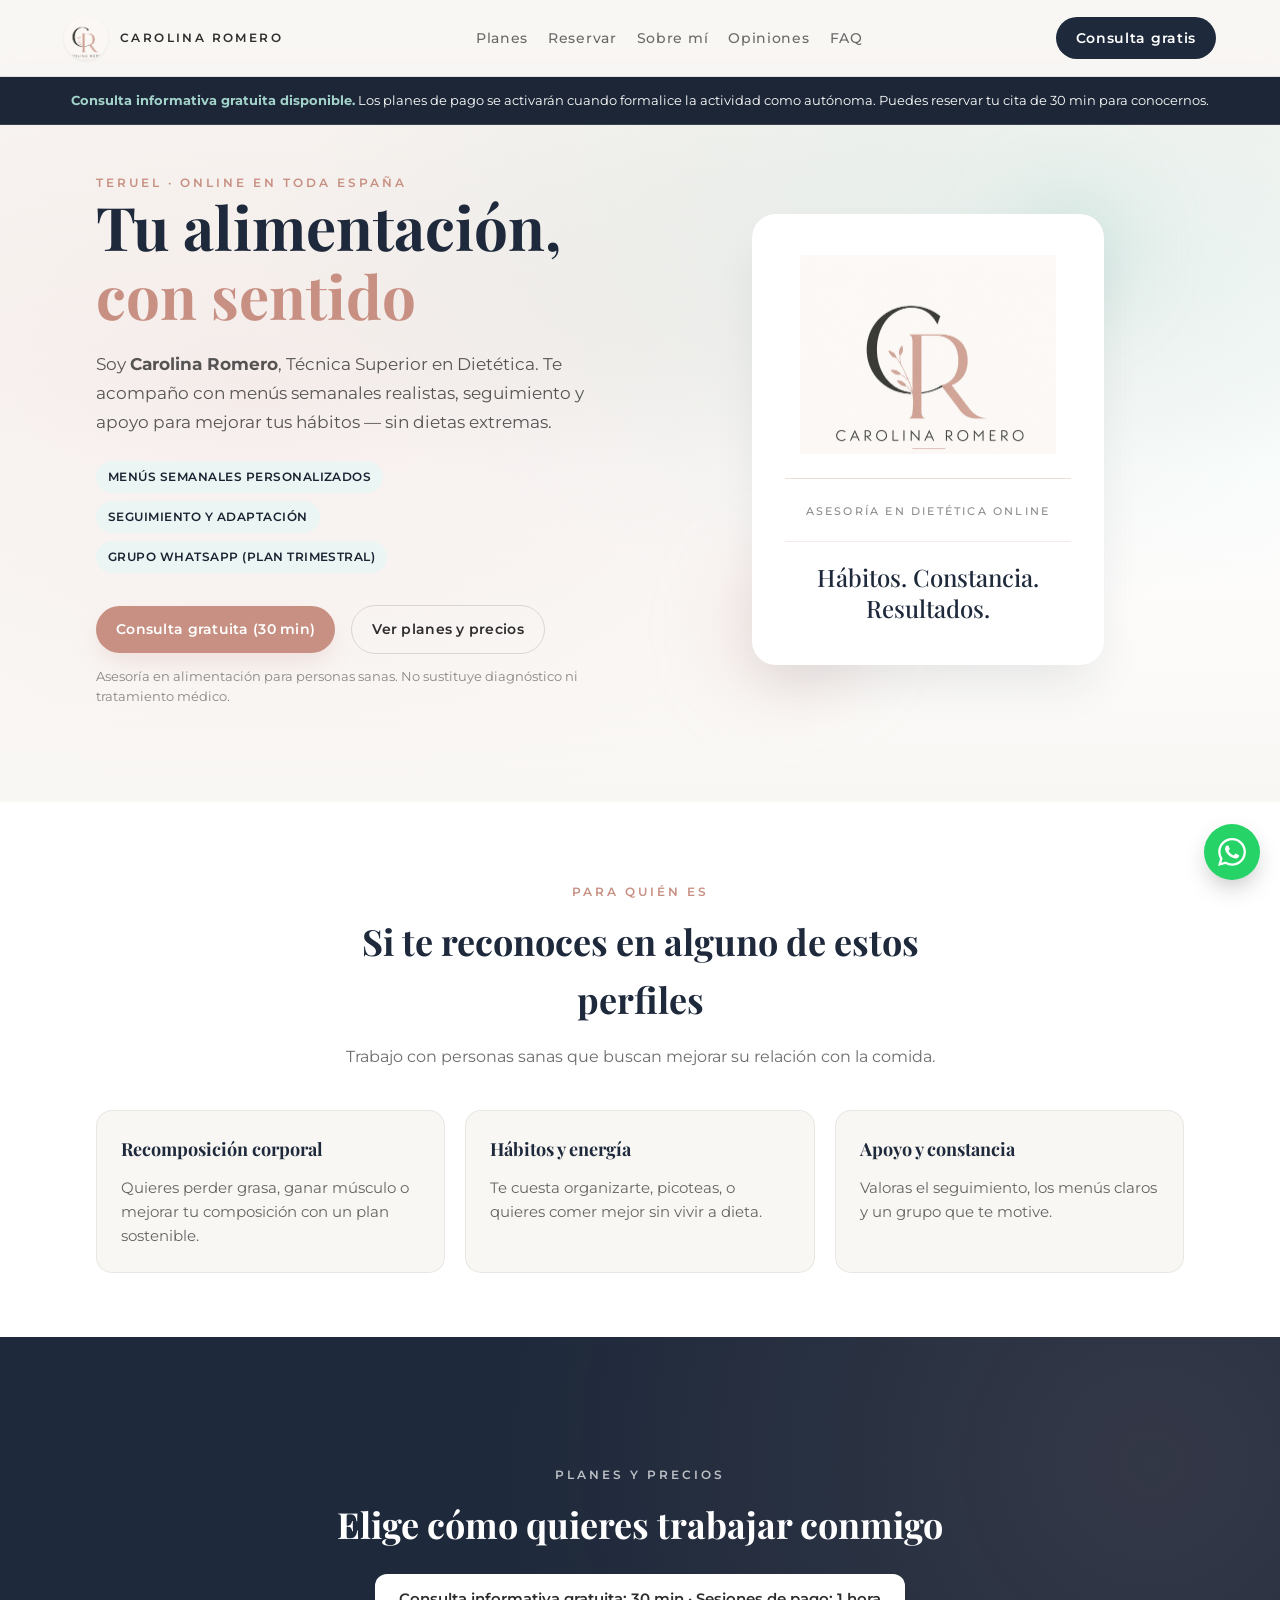
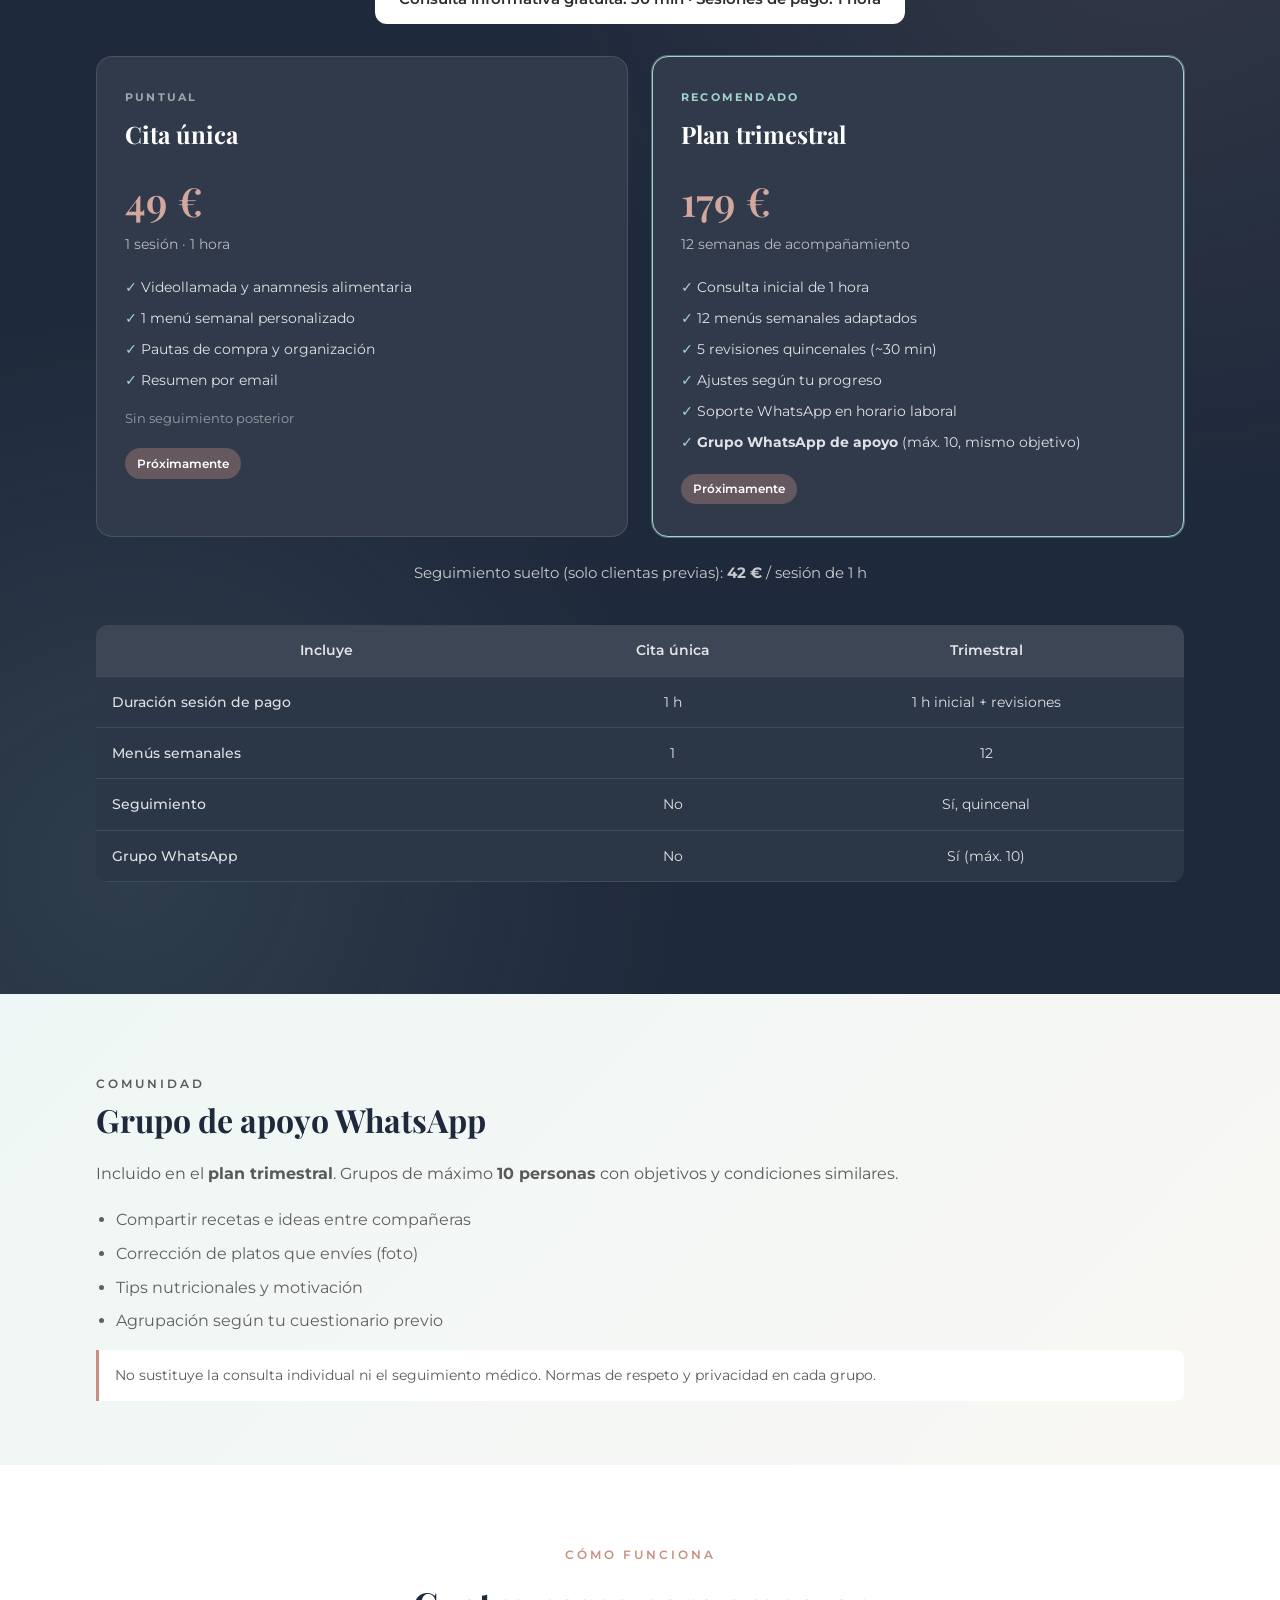
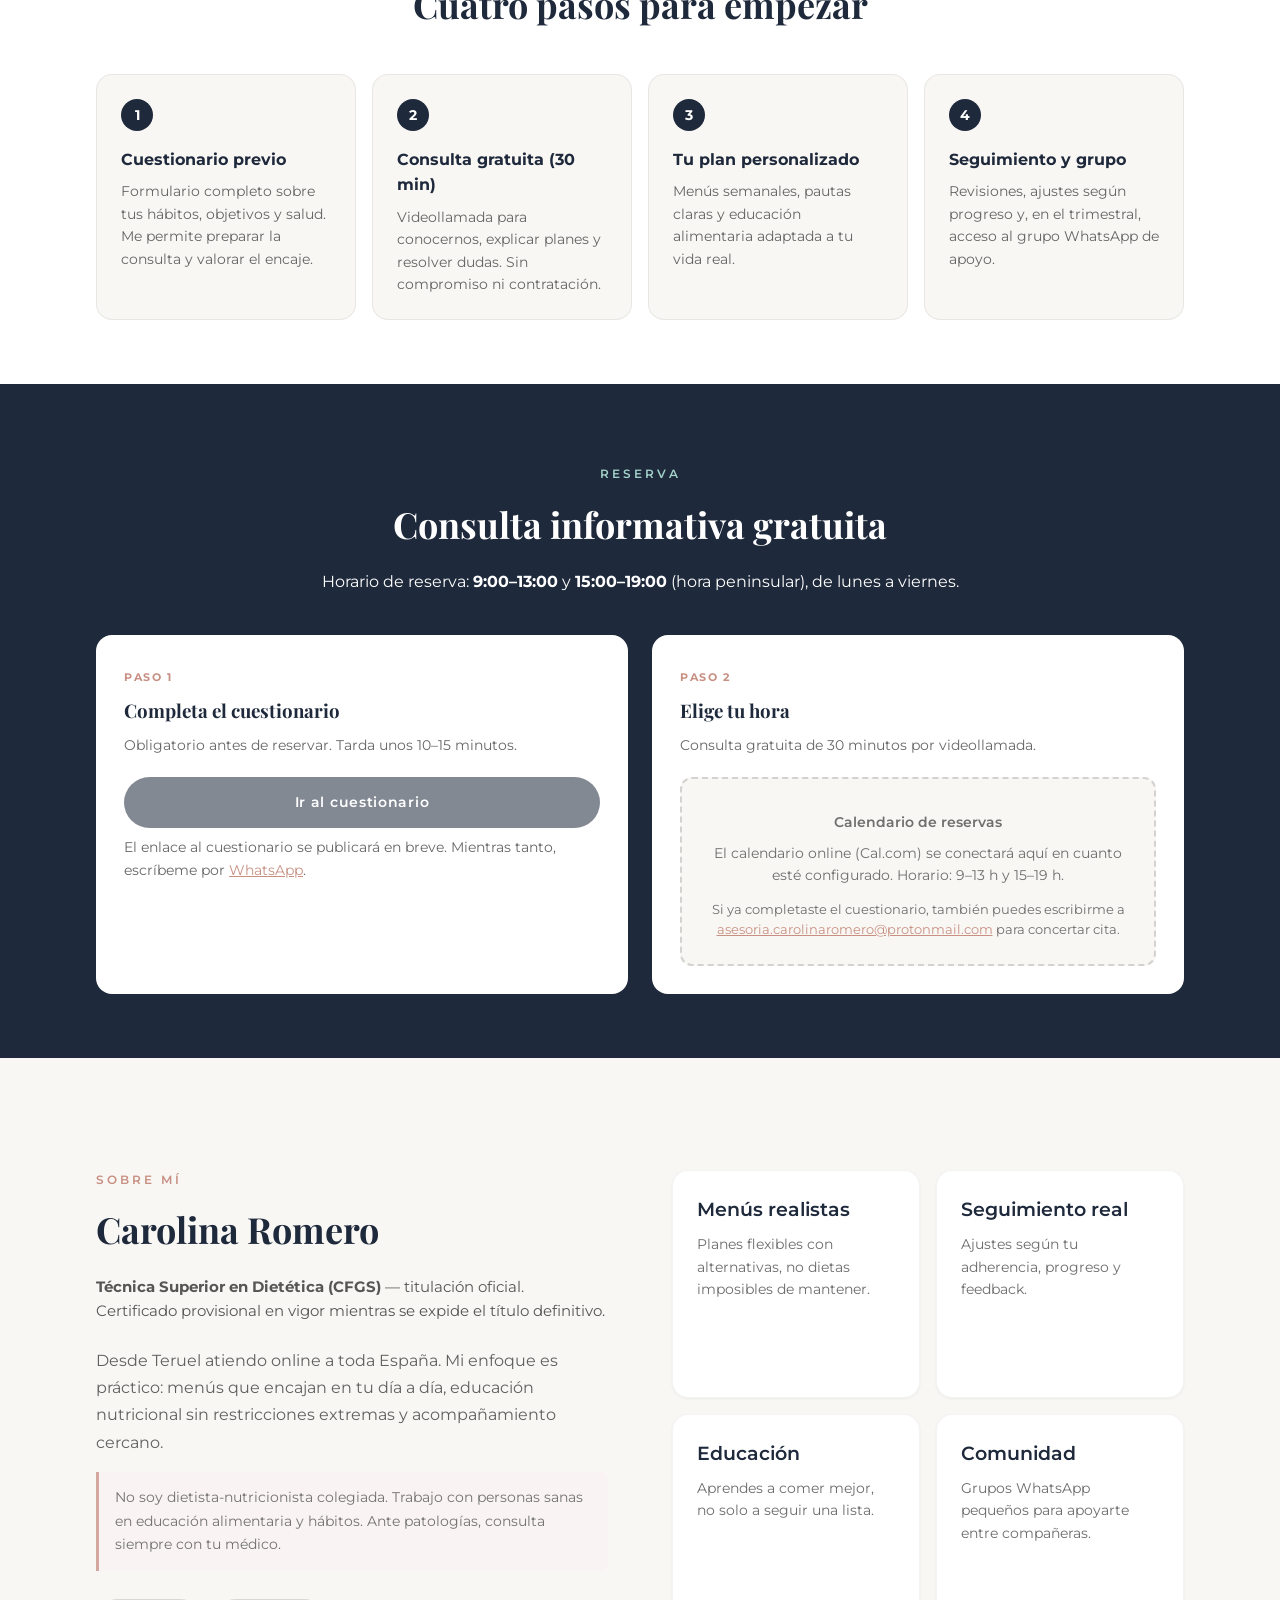
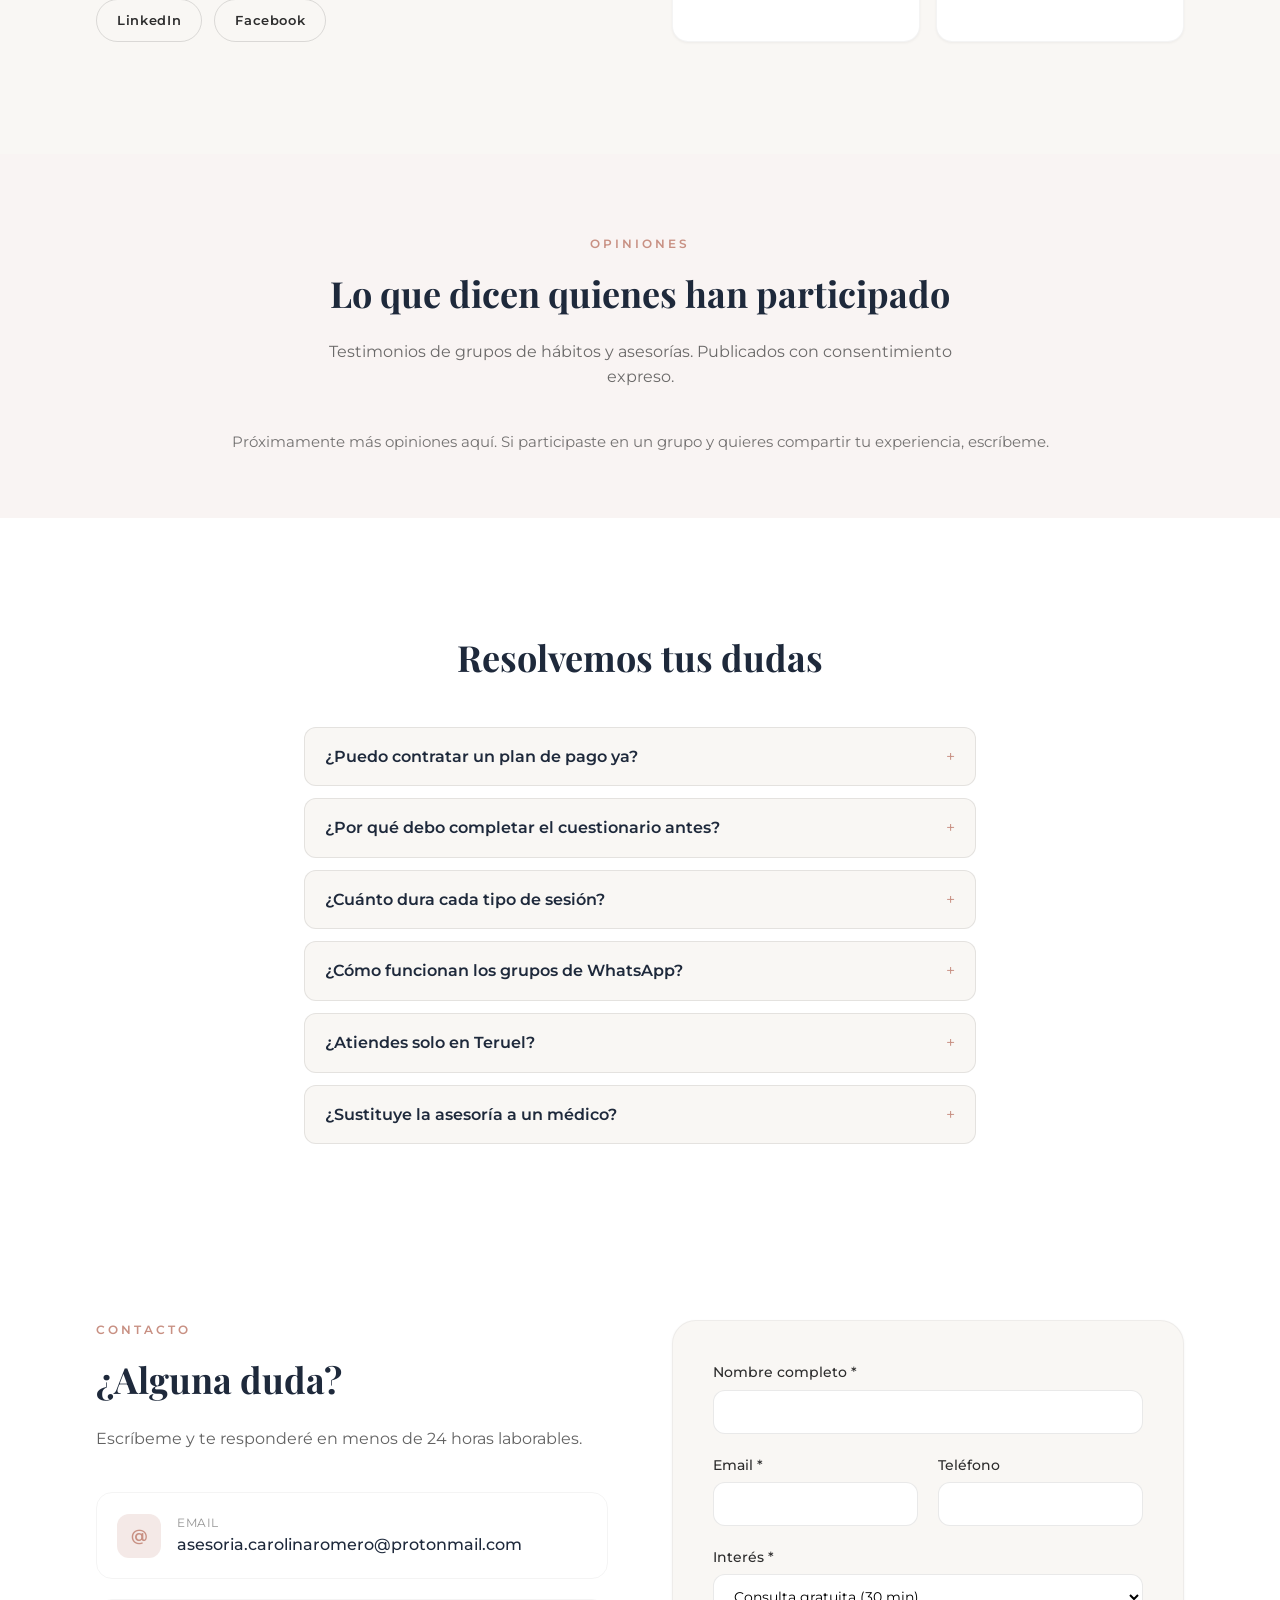
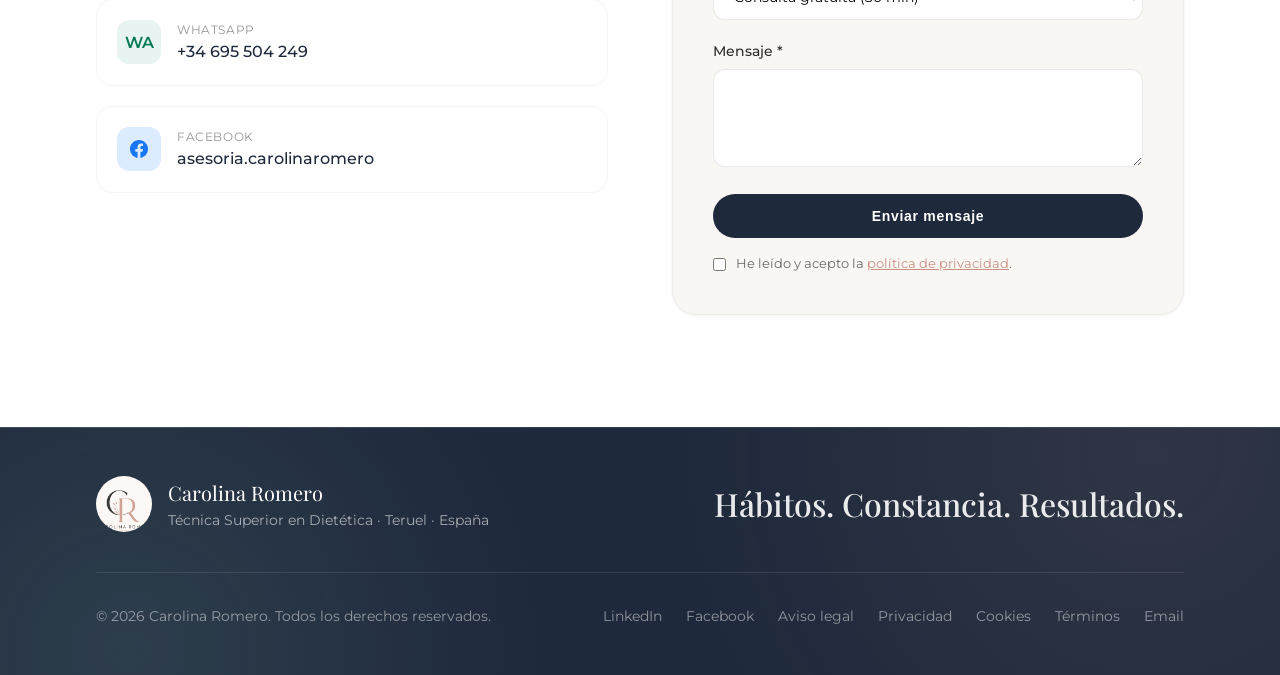
==== index.html @ e36de26a "Unificar fuente del motto con los titulos Co-authored-by: Cursor <cursoragent@cursor.com>" ====
<!DOCTYPE html>
<html lang="es">
  <head>
    <meta charset="UTF-8" />
    <meta name="viewport" content="width=device-width, initial-scale=1.0" />
    <title>Carolina Romero — Asesoría en Dietética Online | Teruel · España</title>
    <meta
      name="description"
      content="Asesoría en alimentación y hábitos saludables online desde Teruel para toda España. Menús semanales, seguimiento y grupos de apoyo. Técnica Superior en Dietética. Consulta gratuita 30 min."
    />
    <link rel="canonical" href="https://carol-88.github.io/carolina-romero-dietista/" />
    <meta property="og:type" content="website" />
    <meta property="og:locale" content="es_ES" />
    <meta property="og:title" content="Carolina Romero — Asesoría en Dietética Online" />
    <meta
      property="og:description"
      content="Menús personalizados, seguimiento y grupos WhatsApp. Consulta informativa gratuita de 30 min. Atiendo online en toda España desde Teruel."
    />
    <meta property="og:url" content="https://carol-88.github.io/carolina-romero-dietista/" />
    <meta property="og:image" content="https://carol-88.github.io/carolina-romero-dietista/images/apple-touch-icon.png" />
    <meta name="twitter:card" content="summary" />
    <meta name="twitter:title" content="Carolina Romero — Asesoría en Dietética Online" />
    <meta
      name="twitter:description"
      content="Plan trimestral con menús semanales y grupo de apoyo. Consulta gratuita 30 min. Teruel · España."
    />
    <meta name="twitter:image" content="https://carol-88.github.io/carolina-romero-dietista/images/apple-touch-icon.png" />
    <link rel="icon" href="favicon.ico" sizes="any" />
    <link rel="icon" href="images/favicon-32x32.png" type="image/png" sizes="32x32" />
    <link rel="icon" href="images/favicon-16x16.png" type="image/png" sizes="16x16" />
    <link rel="apple-touch-icon" href="images/apple-touch-icon.png" sizes="180x180" />
    <link rel="preconnect" href="https://fonts.googleapis.com" />
    <link rel="preconnect" href="https://fonts.gstatic.com" crossorigin />
    <link
      href="https://fonts.googleapis.com/css2?family=Montserrat:wght@400;500;600;700&family=Playfair+Display:wght@400;500;600;700&display=swap"
      rel="stylesheet"
    />
    <link rel="stylesheet" href="css/styles.css?v=8" />
    <script type="application/ld+json">
      {
        "@context": "https://schema.org",
        "@graph": [
          {
            "@type": "Person",
            "name": "Carolina Romero",
            "jobTitle": "Técnica Superior en Dietética",
            "url": "https://carol-88.github.io/carolina-romero-dietista/",
            "email": "asesoria.carolinaromero@protonmail.com",
            "telephone": "+34695504249",
            "address": {
              "@type": "PostalAddress",
              "addressLocality": "Teruel",
              "addressCountry": "ES"
            },
            "areaServed": { "@type": "Country", "name": "España" },
            "sameAs": [
              "https://www.linkedin.com/in/carolina-romero-c/",
              "https://www.facebook.com/asesoria.carolinaromero/"
            ],
            "knowsAbout": ["Nutrición", "Dietética", "Educación alimentaria", "Hábitos saludables"]
          },
          {
            "@type": "ProfessionalService",
            "name": "Asesoría Carolina Romero",
            "description": "Asesoría en alimentación y hábitos para personas sanas. Online en toda España.",
            "provider": { "@type": "Person", "name": "Carolina Romero" },
            "areaServed": "ES",
            "serviceType": "Asesoría en dietética online"
          }
        ]
      }
    </script>
  </head>
  <body>
    <a class="skip-link" href="#main-content">Saltar al contenido</a>

    <header class="header">
      <div class="container header-inner">
        <a href="#" class="brand-link">
          <img src="images/logo.png" alt="" width="44" height="44" />
          <span class="brand-name">CAROLINA ROMERO</span>
        </a>

        <button
          type="button"
          class="nav-toggle"
          aria-expanded="false"
          aria-controls="main-nav"
          aria-label="Abrir menú"
        >
          <span></span>
          <span></span>
          <span></span>
        </button>

        <nav id="main-nav" class="nav" aria-label="Principal">
          <a href="#planes">Planes</a>
          <a href="#reserva">Reservar</a>
          <a href="#sobre-mi">Sobre mí</a>
          <a href="#opiniones">Opiniones</a>
          <a href="#faq">FAQ</a>
        </nav>

        <a href="#reserva" class="btn btn-primary header-cta">Consulta gratis</a>
      </div>
    </header>

    <main id="main-content">
      <div class="site-notice" role="status">
        <div class="container site-notice-inner">
          <p>
            <strong>Consulta informativa gratuita disponible.</strong>
            Los planes de pago se activarán cuando formalice la actividad como autónoma.
            Puedes reservar tu cita de 30 min para conocernos.
          </p>
        </div>
      </div>

      <section class="hero">
        <div class="container hero-grid">
          <div class="hero-content">
            <p class="eyebrow hero-eyebrow">Teruel · Online en toda España</p>
            <h1>Tu alimentación, <span>con sentido</span></h1>
            <p class="hero-lead">
              Soy <strong>Carolina Romero</strong>, Técnica Superior en Dietética.
              Te acompaño con menús semanales realistas, seguimiento y apoyo para
              mejorar tus hábitos — sin dietas extremas.
            </p>

            <ul class="hero-badges" aria-label="Beneficios principales">
              <li>Menús semanales personalizados</li>
              <li>Seguimiento y adaptación</li>
              <li>Grupo WhatsApp (plan trimestral)</li>
            </ul>

            <div class="hero-actions">
              <a href="#reserva" class="btn btn-rose btn-hero">Consulta gratuita (30 min)</a>
              <a href="#planes" class="btn btn-outline btn-hero">Ver planes y precios</a>
            </div>

            <p class="hero-disclaimer">
              Asesoría en alimentación para personas sanas. No sustituye diagnóstico
              ni tratamiento médico.
            </p>
          </div>

          <div class="hero-visual" aria-hidden="true">
            <div class="logo-showcase">
              <div class="logo-card">
                <img src="images/logo.png" alt="" />
                <p class="logo-tagline">Asesoría en dietética online</p>
                <p class="motto-badge">Hábitos. Constancia. Resultados.</p>
              </div>
            </div>
          </div>
        </div>
      </section>

      <section id="para-quien" class="para-quien">
        <div class="container">
          <div class="section-intro">
            <p class="eyebrow">Para quién es</p>
            <h2>Si te reconoces en alguno de estos perfiles</h2>
            <p>Trabajo con personas sanas que buscan mejorar su relación con la comida.</p>
          </div>
          <div class="para-quien-grid">
            <article class="para-card">
              <h3>Recomposición corporal</h3>
              <p>Quieres perder grasa, ganar músculo o mejorar tu composición con un plan sostenible.</p>
            </article>
            <article class="para-card">
              <h3>Hábitos y energía</h3>
              <p>Te cuesta organizarte, picoteas, o quieres comer mejor sin vivir a dieta.</p>
            </article>
            <article class="para-card">
              <h3>Apoyo y constancia</h3>
              <p>Valoras el seguimiento, los menús claros y un grupo que te motive.</p>
            </article>
          </div>
        </div>
      </section>

      <section id="planes" class="services">
        <div class="container">
          <div class="section-header">
            <p class="eyebrow">Planes y precios</p>
            <h2>Elige cómo quieres trabajar conmigo</h2>
            <p class="services-promo">
              Consulta informativa gratuita: 30 min · Sesiones de pago: 1 hora
            </p>
          </div>

          <div class="pricing-grid">
            <article class="pricing-card">
              <p class="pricing-label">Puntual</p>
              <h3>Cita única</h3>
              <p class="pricing-amount">49 €</p>
              <p class="pricing-period">1 sesión · 1 hora</p>
              <ul class="pricing-features">
                <li>Videollamada y anamnesis alimentaria</li>
                <li>1 menú semanal personalizado</li>
                <li>Pautas de compra y organización</li>
                <li>Resumen por email</li>
              </ul>
              <p class="pricing-note">Sin seguimiento posterior</p>
              <span class="pricing-badge">Próximamente</span>
            </article>

            <article class="pricing-card pricing-card-featured">
              <p class="pricing-label pricing-label-featured">Recomendado</p>
              <h3>Plan trimestral</h3>
              <p class="pricing-amount">179 €</p>
              <p class="pricing-period">12 semanas de acompañamiento</p>
              <ul class="pricing-features">
                <li>Consulta inicial de 1 hora</li>
                <li>12 menús semanales adaptados</li>
                <li>5 revisiones quincenales (~30 min)</li>
                <li>Ajustes según tu progreso</li>
                <li>Soporte WhatsApp en horario laboral</li>
                <li><strong>Grupo WhatsApp de apoyo</strong> (máx. 10, mismo objetivo)</li>
              </ul>
              <span class="pricing-badge">Próximamente</span>
            </article>
          </div>

          <p class="pricing-extra">
            Seguimiento suelto (solo clientas previas): <strong>42 €</strong> / sesión de 1 h
          </p>

          <div class="comparison-wrap">
            <table class="comparison-table">
              <caption class="visually-hidden">Comparación entre cita única y plan trimestral</caption>
              <thead>
                <tr>
                  <th scope="col">Incluye</th>
                  <th scope="col">Cita única</th>
                  <th scope="col">Trimestral</th>
                </tr>
              </thead>
              <tbody>
                <tr>
                  <th scope="row">Duración sesión de pago</th>
                  <td>1 h</td>
                  <td>1 h inicial + revisiones</td>
                </tr>
                <tr>
                  <th scope="row">Menús semanales</th>
                  <td>1</td>
                  <td>12</td>
                </tr>
                <tr>
                  <th scope="row">Seguimiento</th>
                  <td>No</td>
                  <td>Sí, quincenal</td>
                </tr>
                <tr>
                  <th scope="row">Grupo WhatsApp</th>
                  <td>No</td>
                  <td>Sí (máx. 10)</td>
                </tr>
              </tbody>
            </table>
          </div>
        </div>
      </section>

      <section id="grupo-whatsapp" class="grupo-wa">
        <div class="container grupo-wa-inner">
          <div>
            <p class="eyebrow">Comunidad</p>
            <h2>Grupo de apoyo WhatsApp</h2>
            <p>
              Incluido en el <strong>plan trimestral</strong>. Grupos de máximo
              <strong>10 personas</strong> con objetivos y condiciones similares.
            </p>
            <ul class="grupo-wa-list">
              <li>Compartir recetas e ideas entre compañeras</li>
              <li>Corrección de platos que envíes (foto)</li>
              <li>Tips nutricionales y motivación</li>
              <li>Agrupación según tu cuestionario previo</li>
            </ul>
            <p class="grupo-wa-note">
              No sustituye la consulta individual ni el seguimiento médico.
              Normas de respeto y privacidad en cada grupo.
            </p>
          </div>
        </div>
      </section>

      <section id="como-funciona" class="como-funciona">
        <div class="container">
          <div class="section-intro">
            <p class="eyebrow">Cómo funciona</p>
            <h2>Cuatro pasos para empezar</h2>
          </div>
          <ol class="steps-list">
            <li class="step-card">
              <span class="step-num" aria-hidden="true">1</span>
              <h3>Cuestionario previo</h3>
              <p>
                Formulario completo sobre tus hábitos, objetivos y salud.
                Me permite preparar la consulta y valorar el encaje.
              </p>
            </li>
            <li class="step-card">
              <span class="step-num" aria-hidden="true">2</span>
              <h3>Consulta gratuita (30 min)</h3>
              <p>
                Videollamada para conocernos, explicar planes y resolver dudas.
                Sin compromiso ni contratación.
              </p>
            </li>
            <li class="step-card">
              <span class="step-num" aria-hidden="true">3</span>
              <h3>Tu plan personalizado</h3>
              <p>
                Menús semanales, pautas claras y educación alimentaria adaptada
                a tu vida real.
              </p>
            </li>
            <li class="step-card">
              <span class="step-num" aria-hidden="true">4</span>
              <h3>Seguimiento y grupo</h3>
              <p>
                Revisiones, ajustes según progreso y, en el trimestral, acceso
                al grupo WhatsApp de apoyo.
              </p>
            </li>
          </ol>
        </div>
      </section>

      <section id="reserva" class="booking">
        <div class="container">
          <div class="section-intro section-intro-light">
            <p class="eyebrow">Reserva</p>
            <h2>Consulta informativa gratuita</h2>
            <p>
              Horario de reserva: <strong>9:00–13:00</strong> y
              <strong>15:00–19:00</strong> (hora peninsular), de lunes a viernes.
            </p>
          </div>

          <div class="booking-steps">
            <article class="booking-step">
              <span class="booking-step-num">Paso 1</span>
              <h3>Completa el cuestionario</h3>
              <p>Obligatorio antes de reservar. Tarda unos 10–15 minutos.</p>
              <a
                id="questionnaire-link"
                href="#"
                class="btn btn-primary btn-full"
                target="_blank"
                rel="noopener noreferrer"
              >
                Ir al cuestionario
              </a>
              <p id="questionnaire-pending" class="booking-pending" hidden>
                El enlace al cuestionario se publicará en breve. Mientras tanto,
                escríbeme por
                <a href="https://wa.me/34695504249">WhatsApp</a>.
              </p>
            </article>

            <article class="booking-step">
              <span class="booking-step-num">Paso 2</span>
              <h3>Elige tu hora</h3>
              <p>Consulta gratuita de 30 minutos por videollamada.</p>
              <div id="cal-embed" class="cal-placeholder" aria-live="polite">
                <p class="cal-placeholder-title">Calendario de reservas</p>
                <p>
                  El calendario online (Cal.com) se conectará aquí en cuanto esté
                  configurado. Horario: 9–13 h y 15–19 h.
                </p>
                <p class="cal-placeholder-hint">
                  Si ya completaste el cuestionario, también puedes escribirme a
                  <a href="mailto:asesoria.carolinaromero@protonmail.com">asesoria.carolinaromero@protonmail.com</a>
                  para concertar cita.
                </p>
              </div>
            </article>
          </div>
        </div>
      </section>

      <section id="sobre-mi" class="about">
        <div class="container about-grid">
          <div class="about-main">
            <p class="eyebrow">Sobre mí</p>
            <h2>Carolina Romero</h2>
            <p class="about-credential">
              <strong>Técnica Superior en Dietética (CFGS)</strong> — titulación oficial.
              Certificado provisional en vigor mientras se expide el título definitivo.
            </p>
            <p class="about-text">
              Desde Teruel atiendo online a toda España. Mi enfoque es práctico:
              menús que encajan en tu día a día, educación nutricional sin
              restricciones extremas y acompañamiento cercano.
            </p>
            <p class="about-text about-note">
              No soy dietista-nutricionista colegiada. Trabajo con personas sanas
              en educación alimentaria y hábitos. Ante patologías, consulta siempre
              con tu médico.
            </p>
            <div class="about-links">
              <a
                href="https://www.linkedin.com/in/carolina-romero-c/"
                target="_blank"
                rel="noopener noreferrer"
                class="btn btn-outline"
              >
                LinkedIn
              </a>
              <a
                href="https://www.facebook.com/asesoria.carolinaromero/"
                target="_blank"
                rel="noopener noreferrer"
                class="btn btn-outline"
              >
                Facebook
              </a>
            </div>
          </div>
          <div class="credentials-grid">
            <div class="credential-card">
              <h3>Menús realistas</h3>
              <p>Planes flexibles con alternativas, no dietas imposibles de mantener.</p>
            </div>
            <div class="credential-card">
              <h3>Seguimiento real</h3>
              <p>Ajustes según tu adherencia, progreso y feedback.</p>
            </div>
            <div class="credential-card">
              <h3>Educación</h3>
              <p>Aprendes a comer mejor, no solo a seguir una lista.</p>
            </div>
            <div class="credential-card">
              <h3>Comunidad</h3>
              <p>Grupos WhatsApp pequeños para apoyarte entre compañeras.</p>
            </div>
          </div>
        </div>
      </section>

      <section id="opiniones" class="testimonials">
        <div class="container">
          <div class="section-intro">
            <p class="eyebrow">Opiniones</p>
            <h2>Lo que dicen quienes han participado</h2>
            <p>
              Testimonios de grupos de hábitos y asesorías. Publicados con
              consentimiento expreso.
            </p>
          </div>
          <div id="testimonials-grid" class="testimonials-grid" aria-live="polite"></div>
          <p id="testimonials-empty" class="testimonials-empty">
            Próximamente más opiniones aquí. Si participaste en un grupo y quieres
            compartir tu experiencia, escríbeme.
          </p>
        </div>
      </section>

      <section id="faq" class="faq">
        <div class="container">
          <div class="section-header faq-header">
            <p class="eyebrow">Preguntas frecuentes</p>
            <h2>Resolvemos tus dudas</h2>
          </div>
          <div class="faq-list">
            <details class="faq-item">
              <summary>¿Puedo contratar un plan de pago ya?</summary>
              <p>
                Los planes de pago (49 € / 179 €) se activarán cuando formalice
                la actividad como autónoma. Puedes reservar la
                <strong>consulta gratuita de 30 min</strong> y apuntarte a lista de espera.
              </p>
            </details>
            <details class="faq-item">
              <summary>¿Por qué debo completar el cuestionario antes?</summary>
              <p>
                Me permite conocer tus objetivos, hábitos y cribar situaciones que
                requieren atención médica. Así llegamos a la consulta preparadas
                y puedo agruparte en un grupo WhatsApp adecuado si contratas el trimestral.
              </p>
            </details>
            <details class="faq-item">
              <summary>¿Cuánto dura cada tipo de sesión?</summary>
              <p>
                Consulta informativa gratuita: <strong>30 min</strong>.
                Sesiones de pago: <strong>1 hora</strong>. Revisiones del plan trimestral: ~30 min.
              </p>
            </details>
            <details class="faq-item">
              <summary>¿Cómo funcionan los grupos de WhatsApp?</summary>
              <p>
                Solo para clientas del plan trimestral. Máximo 10 personas con
                objetivo similar. Compartís recetas, os apoyáis y yo corrijo platos
                y comparto información nutricional. No es un chat médico 24/7.
              </p>
            </details>
            <details class="faq-item">
              <summary>¿Atiendes solo en Teruel?</summary>
              <p>
                Vivo en Teruel pero trabajo <strong>100 % online</strong> con
                clientas de toda España por videollamada, email y WhatsApp.
              </p>
            </details>
            <details class="faq-item">
              <summary>¿Sustituye la asesoría a un médico?</summary>
              <p>
                No. Ofrezco asesoría en alimentación para personas sanas.
                <strong>No sustituye</strong> diagnóstico ni tratamiento médico.
              </p>
            </details>
          </div>
        </div>
      </section>

      <section id="contacto" class="contact">
        <div class="container contact-grid">
          <div>
            <p class="eyebrow">Contacto</p>
            <h2>¿Alguna duda?</h2>
            <p class="contact-intro">
              Escríbeme y te responderé en menos de 24 horas laborables.
            </p>
            <div class="contact-links">
              <a href="mailto:asesoria.carolinaromero@protonmail.com" class="contact-link">
                <span class="contact-link-icon email">@</span>
                <div>
                  <p class="contact-link-label">Email</p>
                  <p class="contact-link-value">asesoria.carolinaromero@protonmail.com</p>
                </div>
              </a>
              <a
                href="https://wa.me/34695504249"
                target="_blank"
                rel="noopener noreferrer"
                class="contact-link"
              >
                <span class="contact-link-icon whatsapp">WA</span>
                <div>
                  <p class="contact-link-label">WhatsApp</p>
                  <p class="contact-link-value">+34 695 504 249</p>
                </div>
              </a>
              <a
                href="https://www.facebook.com/asesoria.carolinaromero/"
                target="_blank"
                rel="noopener noreferrer"
                class="contact-link"
              >
                <span class="contact-link-icon facebook" aria-hidden="true">
                  <svg width="18" height="18" viewBox="0 0 24 24" fill="currentColor">
                    <path d="M24 12.073c0-6.627-5.373-12-12-12s-12 5.373-12 12c0 5.99 4.388 10.954 10.125 11.854v-8.385H7.078v-3.47h3.047V9.43c0-3.007 1.792-4.669 4.533-4.669 1.312 0 2.686.235 2.686.235v2.953H15.83c-1.491 0-1.956.925-1.956 1.874v2.25h3.328l-.532 3.47h-2.796v8.385C19.612 23.027 24 18.062 24 12.073z"/>
                  </svg>
                </span>
                <div>
                  <p class="contact-link-label">Facebook</p>
                  <p class="contact-link-value">asesoria.carolinaromero</p>
                </div>
              </a>
            </div>
          </div>

          <div class="contact-form-wrap">
            <form id="contact-form" class="contact-form" novalidate>
              <div class="form-group">
                <label for="name">Nombre completo *</label>
                <input id="name" name="name" type="text" required autocomplete="name" />
              </div>
              <div class="form-row">
                <div class="form-group">
                  <label for="email">Email *</label>
                  <input id="email" name="email" type="email" required autocomplete="email" />
                </div>
                <div class="form-group">
                  <label for="phone">Teléfono</label>
                  <input id="phone" name="phone" type="tel" autocomplete="tel" />
                </div>
              </div>
              <div class="form-group">
                <label for="service">Interés *</label>
                <select id="service" name="service" required>
                  <option value="consulta-gratis">Consulta gratuita (30 min)</option>
                  <option value="cita-unica">Cita única (lista de espera)</option>
                  <option value="trimestral">Plan trimestral (lista de espera)</option>
                  <option value="otro">Otra consulta</option>
                </select>
              </div>
              <div class="form-group">
                <label for="message">Mensaje *</label>
                <textarea id="message" name="message" required rows="4"></textarea>
              </div>
              <button type="submit" class="btn btn-primary btn-full">Enviar mensaje</button>
              <label class="form-checkbox">
                <input type="checkbox" name="privacy" required />
                <span>
                  He leído y acepto la
                  <a href="legal/privacidad.html" target="_blank" rel="noopener">política de privacidad</a>.
                </span>
              </label>
            </form>
            <div id="form-success" class="form-success" role="status" aria-live="polite">
              <div class="form-success-icon" aria-hidden="true">✓</div>
              <h3>Mensaje preparado</h3>
              <p>
                Se abrirá tu correo. Si no, escribe a
                <a href="mailto:asesoria.carolinaromero@protonmail.com">asesoria.carolinaromero@protonmail.com</a>.
              </p>
            </div>
          </div>
        </div>
      </section>
    </main>

    <a
      href="https://wa.me/34695504249?text=Hola%20Carolina%2C%20me%20interesa%20la%20consulta%20informativa%20gratuita."
      class="whatsapp-float"
      target="_blank"
      rel="noopener noreferrer"
      aria-label="Contactar por WhatsApp"
    >
      <svg width="28" height="28" viewBox="0 0 24 24" fill="currentColor" aria-hidden="true">
        <path d="M17.472 14.382c-.297-.149-1.758-.867-2.03-.967-.273-.099-.471-.148-.67.15-.197.297-.767.966-.94 1.164-.173.199-.347.223-.644.075-.297-.15-1.255-.463-2.39-1.475-.883-.788-1.48-1.761-1.653-2.059-.173-.297-.018-.458.13-.606.134-.133.298-.347.446-.52.149-.174.198-.298.298-.497.099-.198.05-.371-.025-.52-.075-.149-.669-1.612-.916-2.207-.242-.579-.487-.5-.669-.51-.173-.008-.371-.01-.57-.01-.198 0-.52.074-.792.372-.272.297-1.04 1.016-1.04 2.479 0 1.462 1.065 2.875 1.213 3.074.149.198 2.096 3.2 5.077 4.487.709.306 1.262.489 1.694.625.712.227 1.36.195 1.871.118.571-.085 1.758-.719 2.006-1.413.248-.694.248-1.289.173-1.413-.074-.124-.272-.198-.57-.347m-5.421 7.403h-.004a9.87 9.87 0 01-5.031-1.378l-.361-.214-3.741.982.998-3.648-.235-.374a9.86 9.86 0 01-1.51-5.26c.001-5.45 4.436-9.884 9.888-9.884 2.64 0 5.122 1.03 6.988 2.898a9.825 9.825 0 012.893 6.994c-.003 5.45-4.435 9.884-9.881 9.884m8.413-18.297A11.815 11.815 0 0012.05 0C5.495 0 .16 5.335.157 11.892c0 2.096.547 4.142 1.588 5.945L.057 24l6.305-1.654a11.882 11.882 0 005.683 1.448h.005c6.554 0 11.89-5.335 11.893-11.893a11.821 11.821 0 00-3.48-8.413z"/>
      </svg>
    </a>

    <footer class="footer">
      <div class="container">
        <div class="footer-top">
          <div class="footer-brand">
            <img src="images/logo.png" alt="" width="56" height="56" />
            <div>
              <p class="footer-brand-name">Carolina Romero</p>
              <p class="footer-brand-sub">Técnica Superior en Dietética · Teruel · España</p>
            </div>
          </div>
          <p class="footer-motto">Hábitos. Constancia. Resultados.</p>
        </div>
        <div class="footer-bottom">
          <p>© <span id="year"></span> Carolina Romero. Todos los derechos reservados.</p>
          <div class="footer-links footer-legal">
            <a href="https://www.linkedin.com/in/carolina-romero-c/" target="_blank" rel="noopener noreferrer">LinkedIn</a>
            <a href="https://www.facebook.com/asesoria.carolinaromero/" target="_blank" rel="noopener noreferrer">Facebook</a>
            <a href="legal/aviso-legal.html">Aviso legal</a>
            <a href="legal/privacidad.html">Privacidad</a>
            <a href="legal/cookies.html">Cookies</a>
            <a href="legal/terminos.html">Términos</a>
            <a href="mailto:asesoria.carolinaromero@protonmail.com">Email</a>
          </div>
        </div>
      </div>
    </footer>

    <script>
      document.getElementById("year").textContent = new Date().getFullYear();
    </script>
    <script src="js/main.js?v=5" defer></script>
  </body>
</html>
---- css/styles.css ----
:root {
  --cream: #f9f7f4;
  --charcoal: #2d2d2d;
  --rose: #c89083;
  --rose-light: #d1a79e;
  --navy: #1e293b;
  --warm: #d4b8ae;
  --mint: #a3d2ca;
  --font-sans: "Montserrat", system-ui, sans-serif;
  --font-serif: "Playfair Display", Georgia, serif;
  --font-script: "Great Vibes", cursive;
}

*,
*::before,
*::after {
  box-sizing: border-box;
  margin: 0;
  padding: 0;
}

html {
  scroll-behavior: smooth;
}

body {
  font-family: var(--font-sans);
  background: var(--cream);
  color: var(--charcoal);
  line-height: 1.6;
  -webkit-font-smoothing: antialiased;
}

body.nav-open {
  overflow: hidden;
}

.skip-link {
  position: absolute;
  top: -100%;
  left: 1rem;
  z-index: 100;
  padding: 0.75rem 1rem;
  background: var(--navy);
  color: white;
  border-radius: 0 0 0.5rem 0.5rem;
  font-size: 0.875rem;
  font-weight: 600;
}

.skip-link:focus {
  top: 0;
}

::selection {
  background: color-mix(in srgb, var(--rose) 35%, white);
  color: var(--navy);
}

img {
  max-width: 100%;
  height: auto;
  display: block;
}

a {
  color: inherit;
  text-decoration: none;
}

.container {
  max-width: 72rem;
  margin: 0 auto;
  padding: 0 1.25rem;
}

@media (min-width: 1024px) {
  .container {
    padding: 0 2rem;
  }
}

.eyebrow {
  font-size: 0.75rem;
  font-weight: 600;
  letter-spacing: 0.25em;
  text-transform: uppercase;
}

.font-serif {
  font-family: var(--font-serif);
}

.font-script {
  font-family: var(--font-script);
}

/* Header */
.header {
  position: fixed;
  inset: 0 0 auto;
  z-index: 50;
  border-bottom: 1px solid color-mix(in srgb, var(--charcoal) 5%, transparent);
  background: color-mix(in srgb, var(--cream) 90%, transparent);
  backdrop-filter: blur(12px);
}

.header-inner {
  display: flex;
  align-items: center;
  justify-content: space-between;
  gap: 0.75rem;
  padding: 1rem 0;
}

.nav-toggle {
  display: flex;
  flex-direction: column;
  justify-content: center;
  gap: 0.3rem;
  width: 2.5rem;
  height: 2.5rem;
  padding: 0.375rem;
  border: 1px solid color-mix(in srgb, var(--charcoal) 12%, transparent);
  border-radius: 0.5rem;
  background: white;
  cursor: pointer;
  position: relative;
  z-index: 51;
}

.nav-toggle span {
  display: block;
  height: 2px;
  background: var(--charcoal);
  border-radius: 9999px;
  transition: transform 0.2s, opacity 0.2s;
}

.nav-toggle[aria-expanded="true"] span:nth-child(1) {
  transform: translateY(6px) rotate(45deg);
}

.nav-toggle[aria-expanded="true"] span:nth-child(2) {
  opacity: 0;
}

.nav-toggle[aria-expanded="true"] span:nth-child(3) {
  transform: translateY(-6px) rotate(-45deg);
}

@media (min-width: 768px) {
  .nav-toggle {
    display: none;
  }
}

.header-cta {
  display: none;
  white-space: nowrap;
}

@media (min-width: 480px) {
  .header-cta {
    display: inline-flex;
  }
}

@media (min-width: 768px) {
  .header-cta {
    display: inline-flex;
  }
}

.brand-link {
  display: flex;
  align-items: center;
  gap: 0.75rem;
}

.brand-link img {
  width: 2.75rem;
  height: 2.75rem;
  border-radius: 9999px;
  object-fit: cover;
  box-shadow: 0 1px 3px rgb(0 0 0 / 8%);
}

.brand-name {
  display: none;
  font-size: 0.75rem;
  font-weight: 600;
  letter-spacing: 0.2em;
}

@media (min-width: 640px) {
  .brand-name {
    display: block;
  }
}

.nav {
  display: none;
  gap: 2rem;
}

@media (max-width: 767px) {
  .nav {
    position: fixed;
    inset: 0;
    z-index: 40;
    flex-direction: column;
    align-items: center;
    justify-content: center;
    gap: 2rem;
    background: color-mix(in srgb, var(--cream) 97%, transparent);
    backdrop-filter: blur(12px);
  }

  .nav.is-open {
    display: flex;
  }

  .nav a {
    font-size: 1.125rem;
  }
}

@media (min-width: 768px) {
  .nav {
    display: flex;
    gap: 1.25rem;
  }
}

@media (min-width: 768px) and (max-width: 1023px) {
  .nav a {
    font-size: 0.8125rem;
  }

  .header-cta {
    font-size: 0.75rem;
    padding: 0.5rem 1rem;
  }
}

@media (min-width: 640px) and (max-width: 1023px) {
  .pricing-grid {
    max-width: 36rem;
    margin-left: auto;
    margin-right: auto;
  }
}

.nav a {
  font-size: 0.875rem;
  font-weight: 500;
  letter-spacing: 0.05em;
  color: color-mix(in srgb, var(--charcoal) 70%, transparent);
  transition: color 0.2s;
}

.nav a:hover {
  color: var(--rose);
}

.btn {
  display: inline-flex;
  align-items: center;
  justify-content: center;
  border-radius: 9999px;
  font-size: 0.875rem;
  font-weight: 600;
  letter-spacing: 0.05em;
  transition: all 0.2s;
  cursor: pointer;
  border: none;
}

.btn-primary {
  background: var(--navy);
  color: white;
  padding: 0.625rem 1.25rem;
}

.btn-primary:hover {
  background: color-mix(in srgb, var(--navy) 90%, black);
}

.btn-rose {
  background: var(--rose);
  color: white;
  padding: 0.875rem 2rem;
  box-shadow: 0 10px 25px -5px color-mix(in srgb, var(--rose) 25%, transparent);
}

.btn-rose:hover {
  background: var(--rose-light);
}

.btn-outline {
  background: transparent;
  color: var(--charcoal);
  padding: 0.875rem 2rem;
  border: 1px solid color-mix(in srgb, var(--charcoal) 15%, transparent);
}

.btn-outline:hover {
  border-color: var(--rose);
  color: var(--rose);
}

.btn-full {
  width: 100%;
  padding: 0.875rem;
}

/* Hero */
.hero-eyebrow {
  color: var(--rose);
}

.hero {
  padding: 2rem 0 4rem;
  background:
    radial-gradient(ellipse 80% 60% at 20% 40%, color-mix(in srgb, var(--rose-light) 20%, transparent), transparent),
    radial-gradient(ellipse 60% 50% at 80% 20%, color-mix(in srgb, var(--mint) 25%, transparent), transparent),
    linear-gradient(180deg, var(--cream) 0%, #fff 50%, var(--cream) 100%);
}

@media (min-width: 1024px) {
  .hero {
    padding: 3rem 0 6rem;
  }
}

#main-content {
  padding-top: 4.75rem;
}

.site-notice {
  background: color-mix(in srgb, var(--navy) 92%, black);
  color: white;
  border-bottom: 1px solid color-mix(in srgb, white 12%, transparent);
}

.site-notice-inner {
  padding: 0.875rem 0;
}

.site-notice p {
  font-size: 0.8125rem;
  line-height: 1.55;
  text-align: center;
}

.site-notice strong {
  color: var(--mint);
}

.hero-disclaimer {
  margin-top: 0.75rem;
  font-size: 0.8125rem;
  line-height: 1.55;
  color: color-mix(in srgb, var(--charcoal) 55%, transparent);
  max-width: 36rem;
}

.hero-content {
  display: flex;
  flex-direction: column;
  align-items: center;
  text-align: center;
}

@media (min-width: 1024px) {
  .hero-content {
    align-items: flex-start;
    text-align: left;
  }
}

.hero-grid {
  display: grid;
  gap: 2.5rem;
  align-items: center;
}

@media (min-width: 1024px) {
  .hero-grid {
    grid-template-columns: 1fr 1fr;
    gap: 4rem;
  }
}

.hero h1 {
  font-family: var(--font-serif);
  font-size: clamp(2.25rem, 5vw, 3.75rem);
  line-height: 1.15;
  color: var(--navy);
}

.hero h1 span {
  color: var(--rose);
}

.hero-title {
  margin-top: 0.75rem;
  font-size: 0.875rem;
  font-weight: 600;
  letter-spacing: 0.2em;
  text-transform: uppercase;
  color: var(--rose);
}

.hero-pillars {
  margin-top: 1rem;
  font-size: 0.75rem;
  letter-spacing: 0.15em;
  text-transform: uppercase;
  color: color-mix(in srgb, var(--charcoal) 60%, transparent);
}

.value-box {
  margin-top: 2rem;
  display: flex;
  gap: 0.75rem;
  align-items: flex-start;
  padding: 1.25rem;
  border-radius: 1rem;
  border: 1px solid color-mix(in srgb, var(--charcoal) 5%, transparent);
  background: color-mix(in srgb, white 70%, transparent);
  box-shadow: 0 1px 3px rgb(0 0 0 / 5%);
}

.value-icon {
  flex-shrink: 0;
  width: 2.25rem;
  height: 2.25rem;
  display: flex;
  align-items: center;
  justify-content: center;
  border-radius: 9999px;
  background: var(--navy);
  color: var(--mint);
}

.value-box p {
  font-size: 1rem;
  line-height: 1.7;
  color: color-mix(in srgb, var(--charcoal) 80%, transparent);
}

.hero-actions {
  margin-top: 2rem;
  display: flex;
  flex-direction: column;
  align-items: center;
  gap: 0.75rem;
  width: 100%;
}

.hero-actions .btn-hero {
  width: 100%;
  max-width: 18.5rem;
  letter-spacing: 0.02em;
  line-height: 1.35;
  text-align: center;
  text-wrap: balance;
  padding: 0.875rem 1.25rem;
}

@media (min-width: 640px) {
  .hero-actions {
    flex-direction: row;
    flex-wrap: wrap;
    justify-content: center;
    gap: 1rem;
  }

  .hero-actions .btn-hero {
    width: auto;
    min-width: 12rem;
    max-width: 15rem;
    flex: 0 1 auto;
  }
}

@media (min-width: 1024px) {
  .hero-actions {
    justify-content: flex-start;
  }

  .hero-actions .btn-hero {
    max-width: 16.5rem;
  }
}

.hero-location {
  margin-top: 1.5rem;
  font-size: 0.875rem;
  color: color-mix(in srgb, var(--charcoal) 50%, transparent);
}

.hero-visual {
  display: flex;
  justify-content: center;
}

.logo-showcase {
  position: relative;
  max-width: 22rem;
  width: 100%;
}

.logo-showcase::before,
.logo-showcase::after {
  content: "";
  position: absolute;
  border-radius: 9999px;
  filter: blur(40px);
  z-index: 0;
}

.logo-showcase::before {
  top: -1rem;
  right: -1rem;
  width: 6rem;
  height: 6rem;
  background: color-mix(in srgb, var(--mint) 40%, transparent);
}

.logo-showcase::after {
  bottom: -1.5rem;
  left: -1.5rem;
  width: 8rem;
  height: 8rem;
  background: color-mix(in srgb, var(--rose-light) 25%, transparent);
}

.logo-card {
  position: relative;
  z-index: 1;
  padding: 2rem 1.5rem;
  border-radius: 1.5rem;
  background: white;
  border: 1px solid color-mix(in srgb, white 60%, transparent);
  box-shadow: 0 25px 50px -12px color-mix(in srgb, var(--navy) 10%, transparent);
  text-align: center;
}

@media (min-width: 640px) {
  .logo-card {
    padding: 2.5rem 2rem;
  }
}

.logo-card img {
  width: 100%;
  max-width: 16rem;
  margin: 0 auto;
}

.logo-tagline {
  margin-top: 1.5rem;
  padding-top: 1.5rem;
  border-top: 1px solid color-mix(in srgb, var(--rose) 30%, transparent);
  font-size: 0.6875rem;
  font-weight: 500;
  letter-spacing: 0.2em;
  text-transform: uppercase;
  color: color-mix(in srgb, var(--charcoal) 55%, transparent);
}

.motto-badge {
  margin-top: 1.25rem;
  padding-top: 1.25rem;
  border-top: 1px solid color-mix(in srgb, var(--rose) 20%, transparent);
  font-family: var(--font-serif);
  font-size: clamp(1.125rem, 2.5vw, 1.5rem);
  font-weight: 500;
  line-height: 1.3;
  color: var(--navy);
  text-align: center;
}

/* Services */
.services {
  padding: 5rem 0;
  background:
    radial-gradient(circle at 90% 10%, color-mix(in srgb, var(--rose-light) 12%, transparent), transparent 40%),
    radial-gradient(circle at 10% 90%, color-mix(in srgb, var(--mint) 12%, transparent), transparent 35%),
    var(--navy);
}

@media (min-width: 1024px) {
  .services {
    padding: 7rem 0;
  }
}

.section-header {
  max-width: 42rem;
  margin: 0 auto;
  text-align: center;
}

.section-header .eyebrow {
  color: var(--mint);
}

.section-header h2 {
  margin-top: 0.75rem;
  font-family: var(--font-serif);
  font-size: clamp(1.875rem, 4vw, 2.25rem);
  color: white;
}

.section-header p:not(.services-promo) {
  margin-top: 1rem;
  color: color-mix(in srgb, white 70%, transparent);
}

.section-header .services-promo {
  margin-top: 1.25rem;
  padding: 0.875rem 1.5rem;
  border-radius: 0.75rem;
  display: inline-block;
  font-size: 0.9375rem;
  font-weight: 600;
  line-height: 1.5;
  color: var(--charcoal);
  background: #ffffff;
}

.service-price {
  margin-top: 0.75rem;
  font-family: var(--font-serif);
  font-size: 1.75rem;
  font-weight: 600;
  color: var(--rose-light);
}

.service-price span {
  font-family: var(--font-sans);
  font-size: 0.875rem;
  font-weight: 500;
  color: color-mix(in srgb, white 65%, transparent);
}

.service-price-quote {
  font-size: 1.125rem;
  font-family: var(--font-sans);
  font-weight: 600;
  letter-spacing: 0.02em;
}

.service-duration {
  margin-top: 0.35rem;
  font-size: 0.8125rem;
  font-weight: 500;
  letter-spacing: 0.03em;
  color: color-mix(in srgb, white 70%, transparent);
}

.services-grid {
  margin-top: 3.5rem;
  display: grid;
  gap: 1.5rem;
}

@media (min-width: 1024px) {
  .services-grid {
    grid-template-columns: repeat(3, 1fr);
    gap: 2rem;
  }
}

.service-card {
  padding: 2rem;
  border-radius: 1.5rem;
  border: 1px solid color-mix(in srgb, white 10%, transparent);
  background: color-mix(in srgb, white 5%, transparent);
  transition: transform 0.3s, box-shadow 0.3s;
}

.service-card:hover {
  transform: translateY(-4px);
  box-shadow: 0 20px 40px -12px color-mix(in srgb, var(--navy) 15%, transparent);
}

.service-icon {
  width: 3.5rem;
  height: 3.5rem;
  display: flex;
  align-items: center;
  justify-content: center;
  border-radius: 1rem;
}

.service-icon.rose-accent {
  background: color-mix(in srgb, var(--rose) 15%, transparent);
  color: var(--rose);
}

.service-icon.mint {
  background: color-mix(in srgb, var(--mint) 20%, transparent);
  color: #047857;
}

.service-icon.rose {
  background: color-mix(in srgb, var(--rose) 15%, transparent);
  color: var(--rose);
}

.service-subtitle {
  margin-top: 1.5rem;
  font-size: 0.75rem;
  font-weight: 600;
  letter-spacing: 0.2em;
  text-transform: uppercase;
  color: var(--mint);
}

.service-card h3 {
  margin-top: 0.5rem;
  font-family: var(--font-serif);
  font-size: 1.5rem;
  color: white;
}

.service-card > p:not(.service-price) {
  margin-top: 1rem;
  font-size: 0.875rem;
  line-height: 1.7;
  color: color-mix(in srgb, white 70%, transparent);
}

.service-list {
  margin-top: 1.5rem;
  list-style: none;
}

.service-list li {
  display: flex;
  align-items: center;
  gap: 0.5rem;
  font-size: 0.875rem;
  color: color-mix(in srgb, white 80%, transparent);
  margin-bottom: 0.5rem;
}

.service-list li::before {
  content: "";
  width: 0.375rem;
  height: 0.375rem;
  border-radius: 9999px;
  background: var(--rose-light);
  flex-shrink: 0;
}

.service-link {
  display: inline-flex;
  align-items: center;
  margin-top: 2rem;
  font-size: 0.875rem;
  font-weight: 600;
  color: var(--rose-light);
  transition: color 0.2s;
}

.service-card:hover .service-link {
  color: white;
}

/* About */
.about {
  padding: 5rem 0;
}

@media (min-width: 1024px) {
  .about {
    padding: 7rem 0;
  }
}

.about-grid {
  display: grid;
  gap: 4rem;
}

@media (min-width: 1024px) {
  .about-grid {
    grid-template-columns: 1fr 1fr;
  }
}

.about .eyebrow {
  color: var(--rose);
}

.about h2 {
  margin-top: 0.75rem;
  font-family: var(--font-serif);
  font-size: clamp(1.875rem, 4vw, 2.25rem);
  color: var(--navy);
}

.about-text {
  margin-top: 1.5rem;
  line-height: 1.7;
  color: color-mix(in srgb, var(--charcoal) 75%, transparent);
}

.about-text + .about-text {
  margin-top: 1rem;
}

.about-note {
  font-size: 0.875rem;
  color: color-mix(in srgb, var(--charcoal) 65%, transparent);
  padding: 0.875rem 1rem;
  border-left: 3px solid var(--rose-light);
  background: color-mix(in srgb, var(--rose-light) 12%, white);
  border-radius: 0 0.5rem 0.5rem 0;
}

.about-tagline {
  margin-top: 2rem;
  font-family: var(--font-script);
  font-size: clamp(1.875rem, 4vw, 2.25rem);
  color: var(--rose);
}

.about-links {
  margin-top: 1.75rem;
  display: flex;
  flex-wrap: wrap;
  gap: 0.75rem;
}

.about-links .btn-outline {
  padding: 0.625rem 1.25rem;
  font-size: 0.8125rem;
}

.credentials-grid {
  display: grid;
  gap: 1rem;
}

@media (min-width: 640px) {
  .credentials-grid {
    grid-template-columns: 1fr 1fr;
  }
}

.credential-card {
  padding: 1.5rem;
  border-radius: 1rem;
  border: 1px solid color-mix(in srgb, var(--charcoal) 5%, transparent);
  background: white;
  box-shadow: 0 1px 3px rgb(0 0 0 / 5%);
}

.credential-card h3 {
  font-weight: 600;
  color: var(--navy);
}

.credential-card p {
  margin-top: 0.5rem;
  font-size: 0.875rem;
  line-height: 1.6;
  color: color-mix(in srgb, var(--charcoal) 70%, transparent);
}

.process-grid {
  margin-top: 3.5rem;
  display: grid;
  gap: 1.5rem;
}

@media (min-width: 768px) {
  .process-grid {
    grid-template-columns: repeat(3, 1fr);
    gap: 2rem;
  }
}

.process-step {
  font-family: var(--font-serif);
  font-size: 2.25rem;
  color: color-mix(in srgb, var(--rose-light) 50%, transparent);
}

.service-card .process-step + h3 {
  margin-top: 1rem;
}

.service-card:has(.process-step) > p {
  margin-top: 0.75rem;
}

/* Contact */
.contact {
  padding: 5rem 0;
  background: white;
}

@media (min-width: 1024px) {
  .contact {
    padding: 7rem 0;
  }
}

.contact-grid {
  display: grid;
  gap: 3rem;
}

@media (min-width: 1024px) {
  .contact-grid {
    grid-template-columns: 1fr 1fr;
    gap: 4rem;
  }
}

.contact .eyebrow {
  color: var(--rose);
}

.contact h2 {
  margin-top: 0.75rem;
  font-family: var(--font-serif);
  font-size: clamp(1.875rem, 4vw, 2.25rem);
  color: var(--navy);
}

.contact-intro {
  margin-top: 1rem;
  line-height: 1.7;
  color: color-mix(in srgb, var(--charcoal) 75%, transparent);
}

.contact-links {
  margin-top: 2.5rem;
  display: flex;
  flex-direction: column;
  gap: 1.25rem;
}

.contact-link {
  display: flex;
  align-items: center;
  gap: 1rem;
  padding: 1.25rem;
  border-radius: 1rem;
  border: 1px solid color-mix(in srgb, var(--charcoal) 5%, transparent);
  transition: all 0.2s;
}

.contact-link:hover {
  background: var(--cream);
}

.contact-link-icon {
  width: 2.75rem;
  height: 2.75rem;
  display: flex;
  align-items: center;
  justify-content: center;
  border-radius: 0.75rem;
  font-weight: 600;
}

.contact-link-icon.email {
  background: color-mix(in srgb, var(--rose-light) 25%, transparent);
  color: var(--rose);
}

.contact-link-icon.whatsapp {
  background: color-mix(in srgb, var(--mint) 25%, transparent);
  color: #047857;
}

.contact-link-icon.linkedin {
  background: color-mix(in srgb, var(--navy) 12%, transparent);
  color: var(--navy);
  font-size: 0.875rem;
  font-weight: 700;
}

.contact-link-icon.facebook {
  background: color-mix(in srgb, #1877f2 15%, transparent);
  color: #1877f2;
}

.contact-link-icon.portfolio {
  background: color-mix(in srgb, var(--rose-light) 25%, transparent);
  color: var(--rose);
  font-size: 0.75rem;
  font-weight: 600;
}

.contact-link-label {
  font-size: 0.75rem;
  letter-spacing: 0.05em;
  text-transform: uppercase;
  color: color-mix(in srgb, var(--charcoal) 50%, transparent);
}

.contact-link-value {
  font-weight: 500;
  color: var(--navy);
}

.contact-form-wrap {
  padding: 2rem;
  border-radius: 1.5rem;
  border: 1px solid color-mix(in srgb, var(--charcoal) 5%, transparent);
  background: var(--cream);
  box-shadow: 0 1px 3px rgb(0 0 0 / 5%);
}

@media (min-width: 1024px) {
  .contact-form-wrap {
    padding: 2.5rem;
  }
}

.form-group {
  margin-bottom: 1.25rem;
}

.form-group label {
  display: block;
  margin-bottom: 0.375rem;
  font-size: 0.875rem;
  font-weight: 500;
}

.form-row {
  display: grid;
  gap: 1.25rem;
}

@media (min-width: 640px) {
  .form-row {
    grid-template-columns: 1fr 1fr;
  }
}

.form-group input,
.form-group select,
.form-group textarea {
  width: 100%;
  padding: 0.75rem 1rem;
  border-radius: 0.75rem;
  border: 1px solid color-mix(in srgb, var(--charcoal) 10%, transparent);
  background: white;
  font-family: inherit;
  font-size: 0.875rem;
  outline: none;
  transition: border-color 0.2s, box-shadow 0.2s;
}

.form-group input:focus,
.form-group select:focus,
.form-group textarea:focus {
  border-color: var(--rose);
  box-shadow: 0 0 0 3px color-mix(in srgb, var(--rose) 20%, transparent);
}

.form-group textarea {
  resize: vertical;
  min-height: 6rem;
}

.form-note {
  margin-top: 1rem;
  text-align: center;
  font-size: 0.75rem;
  color: color-mix(in srgb, var(--charcoal) 50%, transparent);
}

.form-success {
  display: none;
  flex-direction: column;
  align-items: center;
  justify-content: center;
  text-align: center;
  padding: 3rem 0;
}

.form-success.visible {
  display: flex;
}

.form-success-icon {
  width: 4rem;
  height: 4rem;
  display: flex;
  align-items: center;
  justify-content: center;
  border-radius: 9999px;
  background: color-mix(in srgb, var(--mint) 30%, transparent);
  font-size: 1.5rem;
}

.form-success h3 {
  margin-top: 1.5rem;
  font-family: var(--font-serif);
  font-size: 1.5rem;
  color: var(--navy);
}

.form-success p {
  margin-top: 0.75rem;
  max-width: 20rem;
  font-size: 0.875rem;
  line-height: 1.6;
  color: color-mix(in srgb, var(--charcoal) 70%, transparent);
}

.form-success a {
  color: var(--rose);
  font-weight: 500;
  text-decoration: underline;
}

.contact-form.hidden {
  display: none;
}

/* Footer */
.footer {
  padding: 3rem 0;
  background:
    radial-gradient(circle at 90% 10%, color-mix(in srgb, var(--rose-light) 10%, transparent), transparent 40%),
    radial-gradient(circle at 10% 90%, color-mix(in srgb, var(--mint) 12%, transparent), transparent 35%),
    var(--navy);
  border-top: 1px solid color-mix(in srgb, white 10%, transparent);
}

.footer-top {
  display: flex;
  flex-direction: column;
  align-items: center;
  gap: 2rem;
}

@media (min-width: 768px) {
  .footer-top {
    flex-direction: row;
    justify-content: space-between;
  }
}

.footer-brand {
  display: flex;
  align-items: center;
  gap: 1rem;
}

.footer-brand img {
  width: 3.5rem;
  height: 3.5rem;
  border-radius: 9999px;
  object-fit: cover;
}

.footer-brand-name {
  font-family: var(--font-serif);
  font-size: 1.25rem;
  color: white;
}

.footer-brand-sub {
  font-size: 0.875rem;
  color: color-mix(in srgb, white 60%, transparent);
}

.footer-motto {
  font-family: var(--font-serif);
  font-size: clamp(1.5rem, 3vw, 2rem);
  font-weight: 500;
  line-height: 1.3;
  color: color-mix(in srgb, white 90%, transparent);
  text-align: center;
}

.footer-bottom {
  margin-top: 2.5rem;
  padding-top: 2rem;
  border-top: 1px solid color-mix(in srgb, white 10%, transparent);
  display: flex;
  flex-direction: column;
  align-items: center;
  gap: 1rem;
  font-size: 0.875rem;
  color: color-mix(in srgb, white 50%, transparent);
}

@media (min-width: 768px) {
  .footer-bottom {
    flex-direction: row;
    justify-content: space-between;
  }
}

.form-checkbox {
  display: flex;
  align-items: flex-start;
  gap: 0.625rem;
  font-size: 0.8125rem;
  line-height: 1.5;
  color: color-mix(in srgb, var(--charcoal) 70%, transparent);
  margin-top: 1rem;
}

.form-checkbox input {
  margin-top: 0.2rem;
  flex-shrink: 0;
  accent-color: var(--rose);
}

.form-checkbox a {
  color: var(--rose);
  text-decoration: underline;
}

.footer-links {
  display: flex;
  flex-wrap: wrap;
  gap: 1rem 1.5rem;
}

.footer-links a:hover {
  color: white;
}

/* FAQ */
.faq {
  padding: 4rem 0;
  background: white;
}

.faq-header .eyebrow {
  color: var(--rose);
}

.faq-header h2 {
  color: var(--navy);
}

.faq-list {
  margin-top: 2.5rem;
  max-width: 42rem;
  margin-left: auto;
  margin-right: auto;
  display: flex;
  flex-direction: column;
  gap: 0.75rem;
}

.faq-item {
  border: 1px solid color-mix(in srgb, var(--charcoal) 10%, transparent);
  border-radius: 0.75rem;
  background: var(--cream);
  overflow: hidden;
}

.faq-item summary {
  padding: 1rem 1.25rem;
  font-weight: 600;
  color: var(--navy);
  cursor: pointer;
  list-style: none;
}

.faq-item summary::-webkit-details-marker {
  display: none;
}

.faq-item summary::after {
  content: "+";
  float: right;
  font-weight: 400;
  color: var(--rose);
}

.faq-item[open] summary::after {
  content: "−";
}

.faq-item p {
  padding: 0 1.25rem 1.125rem;
  font-size: 0.9375rem;
  line-height: 1.65;
  color: color-mix(in srgb, var(--charcoal) 75%, transparent);
}

.contact-note {
  margin-top: 1rem;
  padding: 0.875rem 1rem;
  font-size: 0.875rem;
  line-height: 1.55;
  background: color-mix(in srgb, var(--rose-light) 15%, white);
  border: 1px solid color-mix(in srgb, var(--rose) 25%, transparent);
  border-radius: 0.75rem;
  color: color-mix(in srgb, var(--charcoal) 80%, transparent);
}

.whatsapp-float {
  position: fixed;
  right: 1.25rem;
  bottom: 1.25rem;
  z-index: 45;
  display: flex;
  align-items: center;
  justify-content: center;
  width: 3.5rem;
  height: 3.5rem;
  border-radius: 9999px;
  background: #25d366;
  color: white;
  box-shadow: 0 10px 25px -5px rgb(0 0 0 / 25%);
  transition: transform 0.2s, box-shadow 0.2s;
}

.whatsapp-float:hover {
  transform: scale(1.05);
  box-shadow: 0 14px 28px -6px rgb(0 0 0 / 30%);
  color: white;
}

@media (prefers-reduced-motion: reduce) {
  html {
    scroll-behavior: auto;
  }

  *,
  *::before,
  *::after {
    animation-duration: 0.01ms !important;
    transition-duration: 0.01ms !important;
  }
}

.visually-hidden {
  position: absolute;
  width: 1px;
  height: 1px;
  padding: 0;
  margin: -1px;
  overflow: hidden;
  clip: rect(0, 0, 0, 0);
  white-space: nowrap;
  border: 0;
}

.btn-disabled,
.btn-disabled:hover {
  opacity: 0.55;
  cursor: not-allowed;
  pointer-events: none;
}

.btn:focus-visible,
.nav-toggle:focus-visible,
.nav a:focus-visible,
.contact-link:focus-visible,
.faq-item summary:focus-visible {
  outline: 2px solid var(--rose);
  outline-offset: 2px;
}

.section-intro {
  max-width: 40rem;
  margin: 0 auto 2.5rem;
  text-align: center;
}

.section-intro .eyebrow {
  color: var(--rose);
}

.section-intro h2 {
  margin-top: 0.75rem;
  font-family: var(--font-serif);
  font-size: clamp(1.75rem, 4vw, 2.25rem);
  color: var(--navy);
}

.section-intro p {
  margin-top: 1rem;
  color: color-mix(in srgb, var(--charcoal) 70%, transparent);
}

.section-intro-light h2,
.section-intro-light p {
  color: white;
}

.section-intro-light .eyebrow {
  color: var(--mint);
}

.hero-lead {
  margin-top: 1.25rem;
  font-size: 1.0625rem;
  line-height: 1.7;
  max-width: 34rem;
  color: color-mix(in srgb, var(--charcoal) 80%, transparent);
}

.hero-badges {
  margin-top: 1.5rem;
  display: flex;
  flex-wrap: wrap;
  gap: 0.5rem;
  list-style: none;
  justify-content: center;
  max-width: 28rem;
}

@media (min-width: 1024px) {
  .hero-lead,
  .hero-badges {
    margin-left: 0;
    margin-right: 0;
  }

  .hero-badges {
    justify-content: flex-start;
    max-width: none;
  }

  .hero-disclaimer {
    text-align: left;
    margin-left: 0;
    margin-right: 0;
  }
}

.hero-badges li {
  font-size: 0.75rem;
  font-weight: 600;
  letter-spacing: 0.04em;
  text-transform: uppercase;
  padding: 0.4rem 0.75rem;
  border-radius: 9999px;
  background: color-mix(in srgb, var(--mint) 22%, white);
  color: color-mix(in srgb, var(--navy) 85%, black);
}

.para-quien {
  padding: 4rem 0;
  background: white;
}

.para-quien-grid {
  display: grid;
  gap: 1.25rem;
}

@media (min-width: 768px) {
  .para-quien-grid {
    grid-template-columns: repeat(3, 1fr);
  }
}

.para-card {
  padding: 1.5rem;
  border-radius: 1rem;
  background: var(--cream);
  border: 1px solid color-mix(in srgb, var(--charcoal) 8%, transparent);
}

.para-card h3 {
  font-family: var(--font-serif);
  font-size: 1.125rem;
  color: var(--navy);
}

.para-card p {
  margin-top: 0.75rem;
  font-size: 0.9375rem;
  color: color-mix(in srgb, var(--charcoal) 72%, transparent);
}

.pricing-grid {
  display: grid;
  gap: 1.5rem;
  margin-top: 2rem;
}

@media (min-width: 768px) {
  .pricing-grid {
    grid-template-columns: 1fr 1fr;
    align-items: stretch;
  }
}

.pricing-card {
  position: relative;
  padding: 2rem 1.75rem;
  border-radius: 1rem;
  background: color-mix(in srgb, white 8%, var(--navy));
  border: 1px solid color-mix(in srgb, white 12%, transparent);
  color: white;
}

.pricing-card-featured {
  border-color: var(--mint);
  box-shadow: 0 0 0 1px color-mix(in srgb, var(--mint) 40%, transparent);
}

.pricing-label {
  font-size: 0.6875rem;
  font-weight: 700;
  letter-spacing: 0.2em;
  text-transform: uppercase;
  color: color-mix(in srgb, white 55%, transparent);
}

.pricing-label-featured {
  color: var(--mint);
}

.pricing-card h3 {
  margin-top: 0.5rem;
  font-family: var(--font-serif);
  font-size: 1.5rem;
}

.pricing-amount {
  margin-top: 1rem;
  font-family: var(--font-serif);
  font-size: 2.5rem;
  font-weight: 600;
  color: var(--rose-light);
}

.pricing-period {
  font-size: 0.875rem;
  color: color-mix(in srgb, white 65%, transparent);
}

.pricing-features {
  margin-top: 1.25rem;
  list-style: none;
  display: flex;
  flex-direction: column;
  gap: 0.5rem;
  font-size: 0.9rem;
  color: color-mix(in srgb, white 85%, transparent);
}

.pricing-features li::before {
  content: "✓ ";
  color: var(--mint);
}

.pricing-note {
  margin-top: 1rem;
  font-size: 0.8125rem;
  color: color-mix(in srgb, white 50%, transparent);
}

.pricing-badge {
  display: inline-block;
  margin-top: 1.25rem;
  padding: 0.35rem 0.75rem;
  border-radius: 9999px;
  font-size: 0.75rem;
  font-weight: 600;
  background: color-mix(in srgb, var(--rose) 35%, transparent);
  color: white;
}

.pricing-extra {
  margin-top: 1.5rem;
  text-align: center;
  font-size: 0.9375rem;
  color: color-mix(in srgb, white 75%, transparent);
}

.comparison-wrap {
  margin-top: 2.5rem;
  overflow-x: auto;
}

.comparison-table {
  width: 100%;
  min-width: 20rem;
  border-collapse: collapse;
  font-size: 0.875rem;
  background: color-mix(in srgb, white 6%, var(--navy));
  border-radius: 0.75rem;
  overflow: hidden;
}

.comparison-table th,
.comparison-table td {
  padding: 0.875rem 1rem;
  border-bottom: 1px solid color-mix(in srgb, white 10%, transparent);
  text-align: center;
  color: color-mix(in srgb, white 85%, transparent);
}

.comparison-table thead th {
  background: color-mix(in srgb, white 8%, transparent);
  font-weight: 600;
}

.comparison-table tbody th {
  text-align: left;
  font-weight: 500;
}

.grupo-wa {
  padding: 4rem 0;
  background:
    linear-gradient(135deg, color-mix(in srgb, var(--mint) 18%, white), var(--cream));
}

.grupo-wa h2 {
  font-family: var(--font-serif);
  font-size: clamp(1.5rem, 3vw, 2rem);
  color: var(--navy);
}

.grupo-wa p {
  margin-top: 1rem;
  line-height: 1.65;
  color: color-mix(in srgb, var(--charcoal) 78%, transparent);
}

.grupo-wa-list {
  margin-top: 1.25rem;
  padding-left: 1.25rem;
  display: flex;
  flex-direction: column;
  gap: 0.5rem;
  color: color-mix(in srgb, var(--charcoal) 75%, transparent);
}

.grupo-wa-note {
  margin-top: 1.25rem;
  font-size: 0.875rem;
  padding: 0.875rem 1rem;
  border-left: 3px solid var(--rose);
  background: white;
  border-radius: 0 0.5rem 0.5rem 0;
}

.como-funciona {
  padding: 4rem 0;
  background: white;
}

.steps-list {
  list-style: none;
  display: grid;
  gap: 1rem;
}

@media (min-width: 768px) {
  .steps-list {
    grid-template-columns: repeat(2, 1fr);
  }
}

@media (min-width: 1024px) {
  .steps-list {
    grid-template-columns: repeat(4, 1fr);
  }
}

.step-card {
  padding: 1.5rem;
  border-radius: 1rem;
  background: var(--cream);
  border: 1px solid color-mix(in srgb, var(--charcoal) 8%, transparent);
}

.step-num {
  display: inline-flex;
  width: 2rem;
  height: 2rem;
  align-items: center;
  justify-content: center;
  border-radius: 9999px;
  background: var(--navy);
  color: white;
  font-size: 0.875rem;
  font-weight: 700;
}

.step-card h3 {
  margin-top: 1rem;
  font-size: 1rem;
  color: var(--navy);
}

.step-card p {
  margin-top: 0.5rem;
  font-size: 0.875rem;
  line-height: 1.6;
  color: color-mix(in srgb, var(--charcoal) 72%, transparent);
}

.booking {
  padding: 4rem 0;
  background: var(--navy);
}

.booking-steps {
  display: grid;
  gap: 1.5rem;
}

@media (min-width: 768px) {
  .booking-steps {
    grid-template-columns: 1fr 1fr;
  }
}

.booking-step {
  padding: 1.75rem;
  border-radius: 1rem;
  background: white;
}

.booking-step-num {
  font-size: 0.6875rem;
  font-weight: 700;
  letter-spacing: 0.15em;
  text-transform: uppercase;
  color: var(--rose);
}

.booking-step h3 {
  margin-top: 0.5rem;
  font-family: var(--font-serif);
  color: var(--navy);
}

.booking-step p {
  margin-top: 0.5rem;
  font-size: 0.9rem;
  color: color-mix(in srgb, var(--charcoal) 72%, transparent);
}

.booking-step .btn {
  margin-top: 1.25rem;
}

.booking-pending {
  margin-top: 0.75rem;
  font-size: 0.8125rem;
  color: color-mix(in srgb, var(--charcoal) 65%, transparent);
}

.booking-pending a {
  color: var(--rose);
  text-decoration: underline;
}

.cal-placeholder {
  margin-top: 1.25rem;
  padding: 1.5rem;
  border-radius: 0.75rem;
  border: 2px dashed color-mix(in srgb, var(--charcoal) 18%, transparent);
  background: var(--cream);
  text-align: center;
}

.cal-placeholder-title {
  font-weight: 600;
  color: var(--navy);
}

.cal-placeholder p {
  margin-top: 0.5rem;
  font-size: 0.875rem;
  color: color-mix(in srgb, var(--charcoal) 68%, transparent);
}

.cal-placeholder-hint {
  margin-top: 0.75rem !important;
  font-size: 0.8125rem !important;
}

.cal-placeholder a {
  color: var(--rose);
  text-decoration: underline;
}

.about-credential {
  margin-top: 1rem;
  font-size: 0.9375rem;
  line-height: 1.6;
  color: color-mix(in srgb, var(--charcoal) 80%, transparent);
}

.testimonials {
  padding: 4rem 0;
  background: color-mix(in srgb, var(--rose-light) 12%, white);
}

.testimonials-grid {
  display: grid;
  gap: 1.25rem;
}

@media (min-width: 768px) {
  .testimonials-grid {
    grid-template-columns: repeat(2, 1fr);
  }
}

.testimonial-card {
  margin: 0;
  padding: 1.5rem;
  border-radius: 1rem;
  background: white;
  border: 1px solid color-mix(in srgb, var(--charcoal) 8%, transparent);
}

.testimonial-text {
  font-size: 0.9375rem;
  line-height: 1.65;
  font-style: italic;
  color: color-mix(in srgb, var(--charcoal) 80%, transparent);
}

.testimonial-author {
  display: block;
  margin-top: 1rem;
  font-style: normal;
  font-weight: 600;
  color: var(--navy);
}

.testimonial-context {
  display: block;
  margin-top: 0.25rem;
  font-size: 0.75rem;
  color: color-mix(in srgb, var(--charcoal) 55%, transparent);
}

.testimonials-empty {
  text-align: center;
  font-size: 0.9375rem;
  color: color-mix(in srgb, var(--charcoal) 65%, transparent);
}
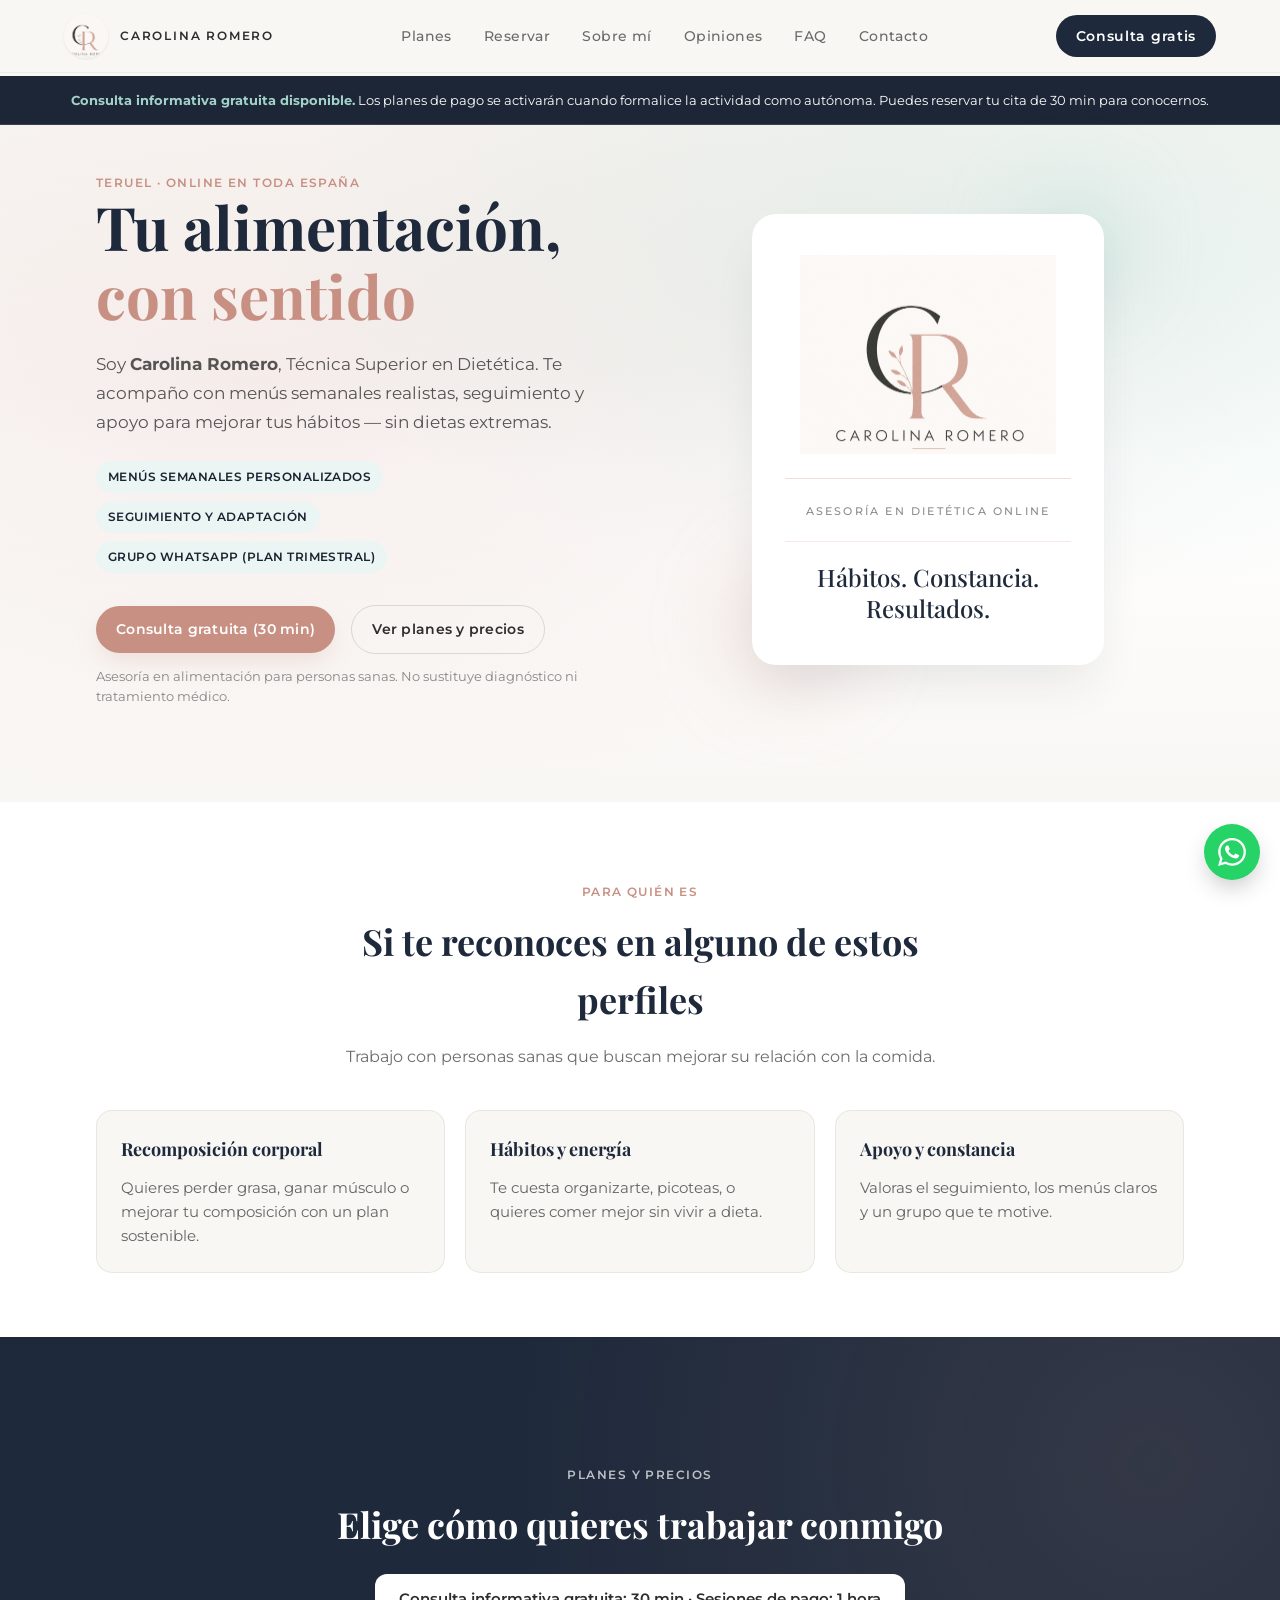
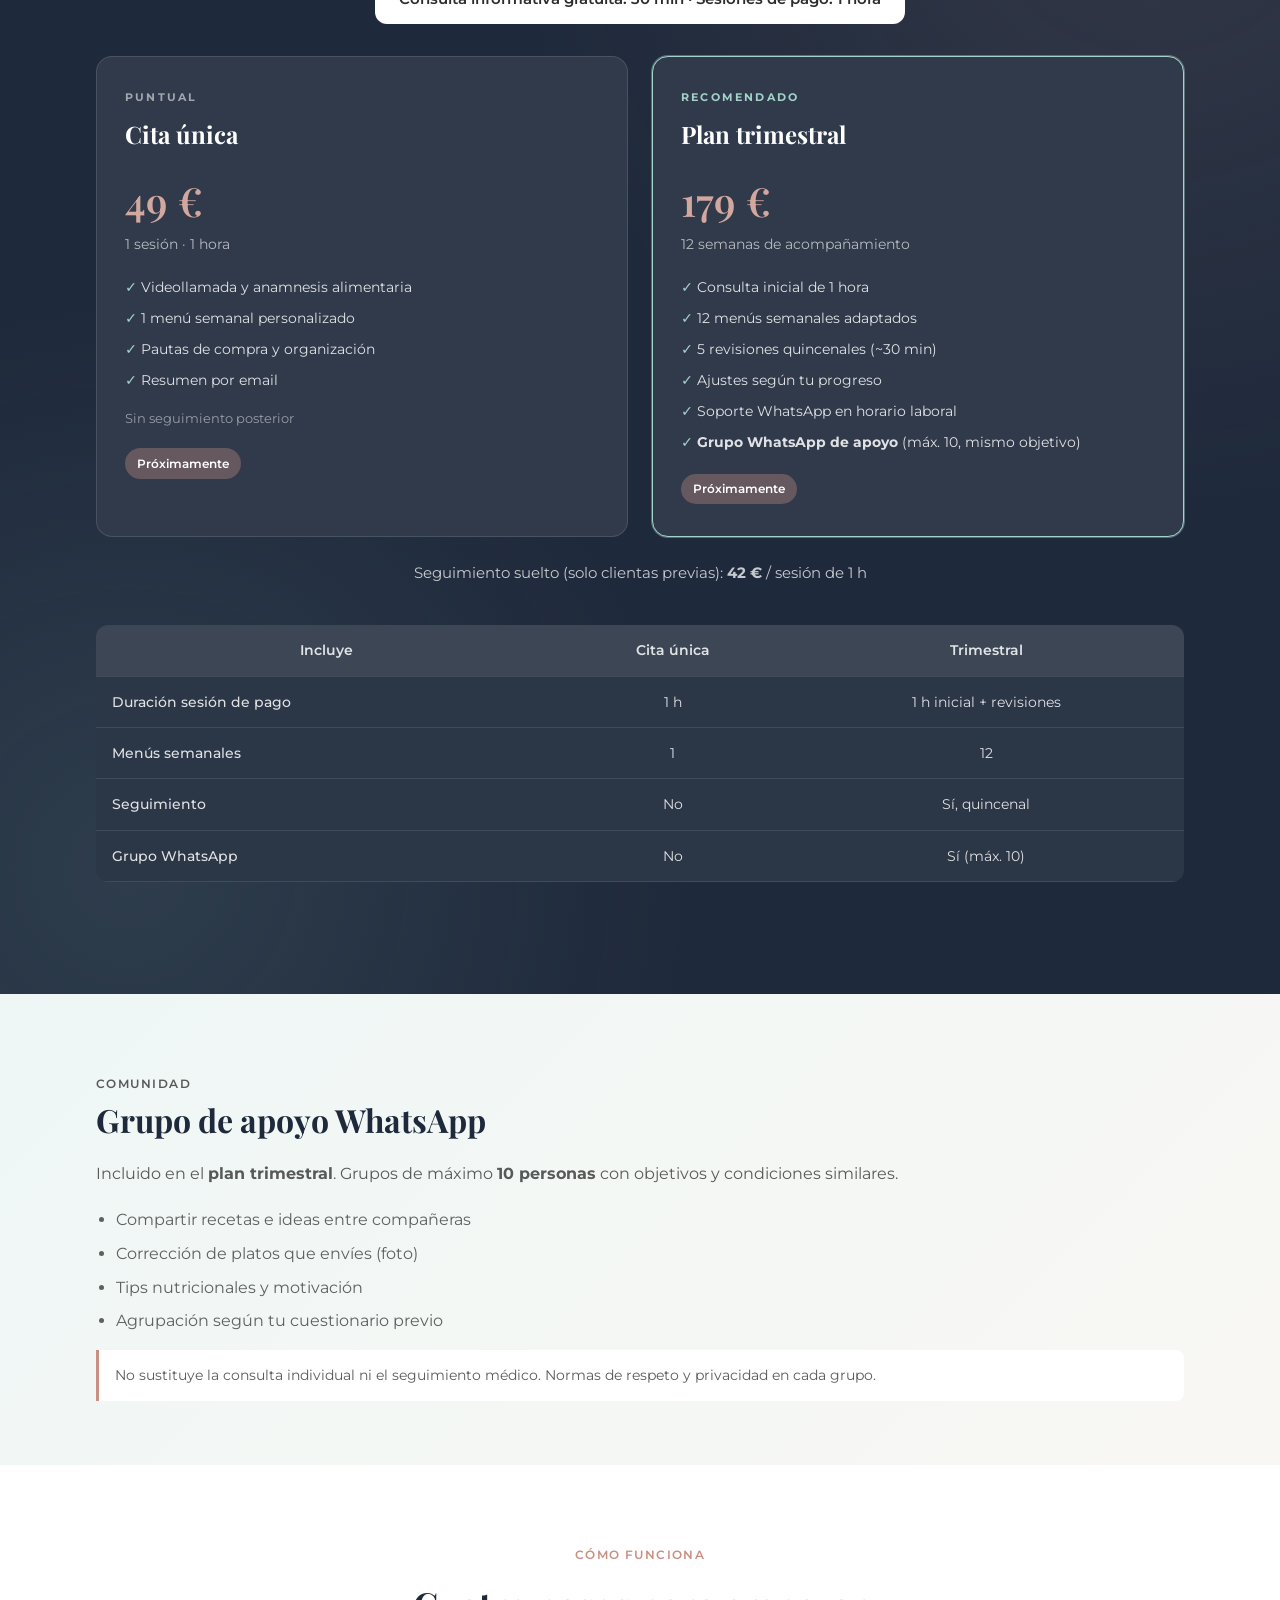
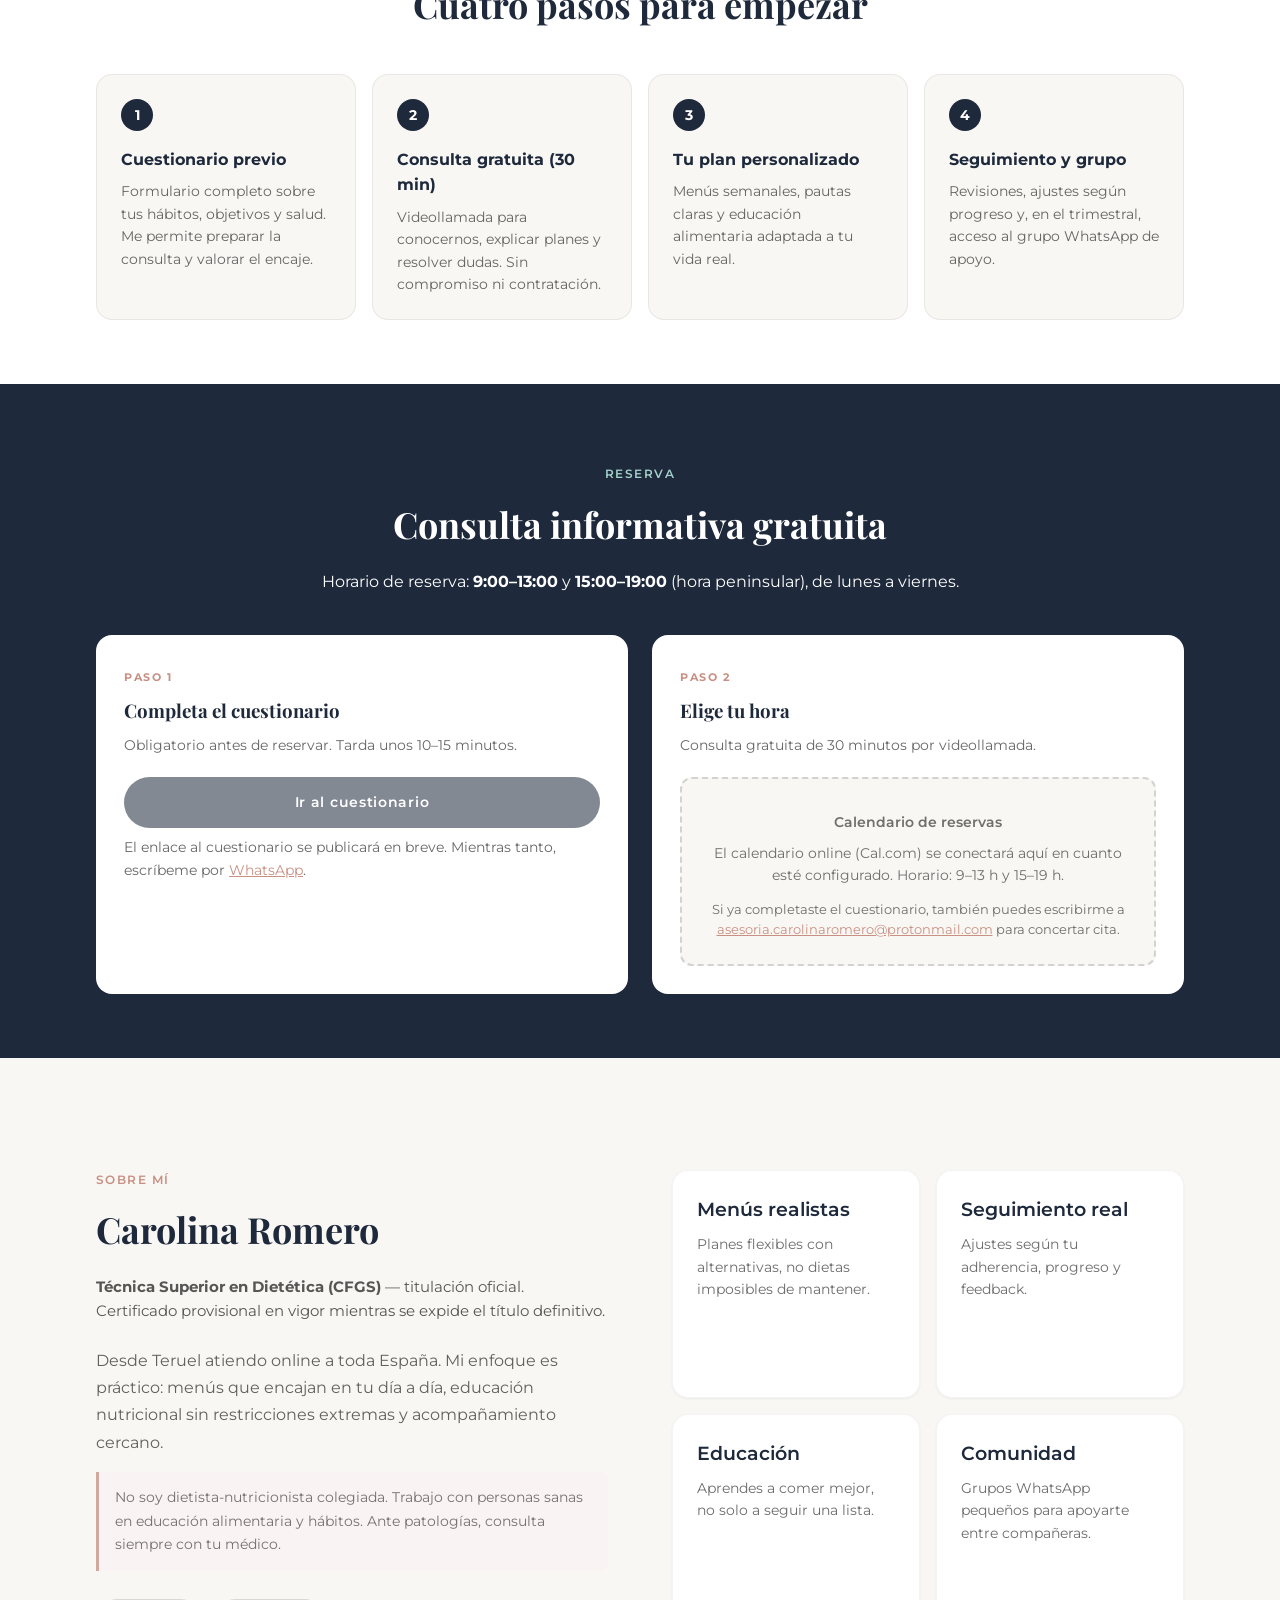
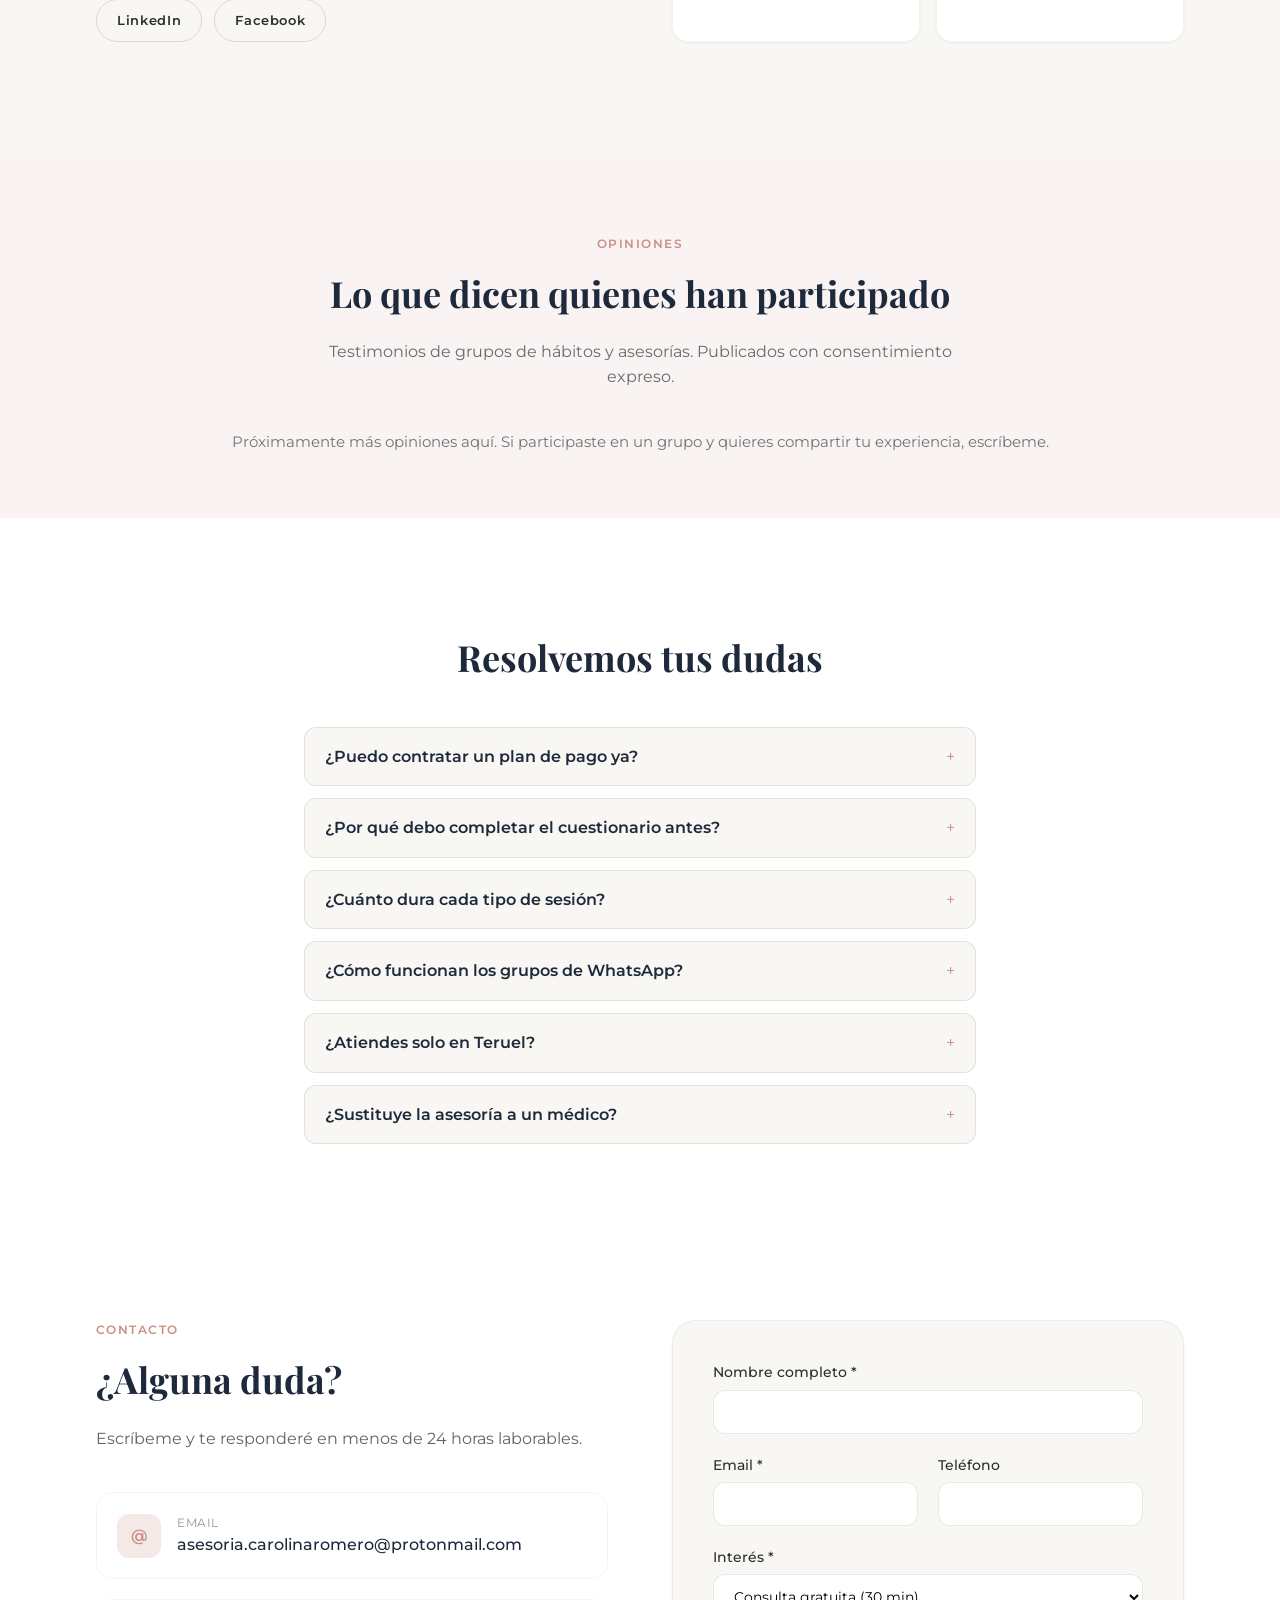
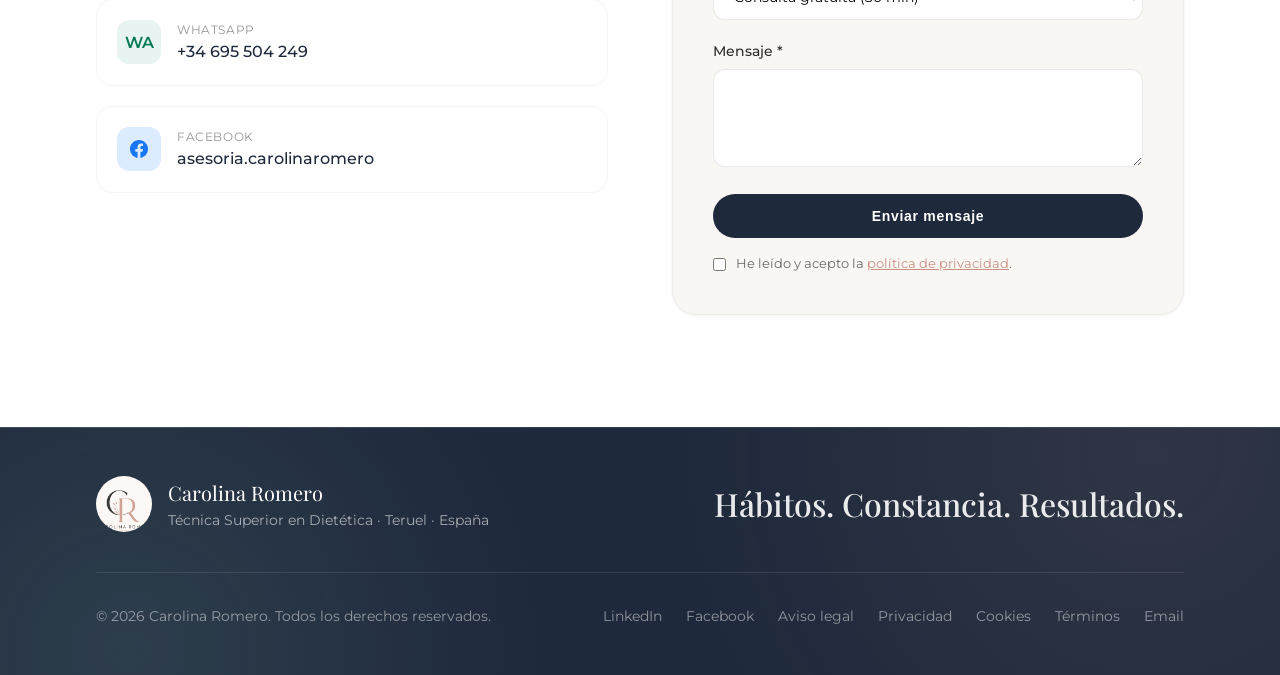
==== commit a23014b5: "Corregir menu movil, header y overflow responsive Co-authored-by: Cursor <cursoragent@cursor.com>" ====
--- a/index.html
+++ b/index.html
@@ -35,7 +35,7 @@
       href="https://fonts.googleapis.com/css2?family=Montserrat:wght@400;500;600;700&family=Playfair+Display:wght@400;500;600;700&display=swap"
       rel="stylesheet"
     />
-    <link rel="stylesheet" href="css/styles.css?v=8" />
+    <link rel="stylesheet" href="css/styles.css?v=9" />
     <script type="application/ld+json">
       {
         "@context": "https://schema.org",
@@ -81,27 +81,30 @@
           <span class="brand-name">CAROLINA ROMERO</span>
         </a>
 
-        <button
-          type="button"
-          class="nav-toggle"
-          aria-expanded="false"
-          aria-controls="main-nav"
-          aria-label="Abrir menú"
-        >
-          <span></span>
-          <span></span>
-          <span></span>
-        </button>
-
         <nav id="main-nav" class="nav" aria-label="Principal">
           <a href="#planes">Planes</a>
           <a href="#reserva">Reservar</a>
           <a href="#sobre-mi">Sobre mí</a>
           <a href="#opiniones">Opiniones</a>
           <a href="#faq">FAQ</a>
+          <a href="#contacto">Contacto</a>
+          <a href="#reserva" class="btn btn-primary nav-mobile-cta">Consulta gratis</a>
         </nav>
 
-        <a href="#reserva" class="btn btn-primary header-cta">Consulta gratis</a>
+        <div class="header-controls">
+          <a href="#reserva" class="btn btn-primary header-cta">Consulta gratis</a>
+          <button
+            type="button"
+            class="nav-toggle"
+            aria-expanded="false"
+            aria-controls="main-nav"
+            aria-label="Abrir menú"
+          >
+            <span></span>
+            <span></span>
+            <span></span>
+          </button>
+        </div>
       </div>
     </header>
 
--- a/css/styles.css
+++ b/css/styles.css
@@ -21,6 +21,7 @@
 
 html {
   scroll-behavior: smooth;
+  overflow-x: clip;
 }
 
 body {
@@ -29,6 +30,13 @@
   color: var(--charcoal);
   line-height: 1.6;
   -webkit-font-smoothing: antialiased;
+  overflow-x: clip;
+  min-width: 0;
+}
+
+main {
+  max-width: 100%;
+  overflow-x: clip;
 }
 
 body.nav-open {
@@ -69,9 +77,16 @@
 }
 
 .container {
+  width: 100%;
   max-width: 72rem;
   margin: 0 auto;
-  padding: 0 1.25rem;
+  padding: 0 1rem;
+}
+
+@media (min-width: 480px) {
+  .container {
+    padding: 0 1.25rem;
+  }
 }
 
 @media (min-width: 1024px) {
@@ -83,8 +98,15 @@
 .eyebrow {
   font-size: 0.75rem;
   font-weight: 600;
-  letter-spacing: 0.25em;
+  letter-spacing: 0.12em;
   text-transform: uppercase;
+}
+
+@media (max-width: 479px) {
+  .eyebrow {
+    letter-spacing: 0.06em;
+    font-size: 0.6875rem;
+  }
 }
 
 .font-serif {
@@ -99,9 +121,9 @@
 .header {
   position: fixed;
   inset: 0 0 auto;
-  z-index: 50;
+  z-index: 100;
   border-bottom: 1px solid color-mix(in srgb, var(--charcoal) 5%, transparent);
-  background: color-mix(in srgb, var(--cream) 90%, transparent);
+  background: color-mix(in srgb, var(--cream) 95%, transparent);
   backdrop-filter: blur(12px);
 }
 
@@ -110,7 +132,24 @@
   align-items: center;
   justify-content: space-between;
   gap: 0.75rem;
-  padding: 1rem 0;
+  padding: 0.875rem 0;
+  min-width: 0;
+}
+
+.header-controls {
+  display: flex;
+  align-items: center;
+  gap: 0.625rem;
+  flex-shrink: 0;
+  margin-left: auto;
+}
+
+.brand-link {
+  display: flex;
+  align-items: center;
+  gap: 0.75rem;
+  min-width: 0;
+  flex-shrink: 1;
 }
 
 .nav-toggle {
@@ -118,19 +157,20 @@
   flex-direction: column;
   justify-content: center;
   gap: 0.3rem;
-  width: 2.5rem;
-  height: 2.5rem;
+  width: 2.75rem;
+  height: 2.75rem;
   padding: 0.375rem;
   border: 1px solid color-mix(in srgb, var(--charcoal) 12%, transparent);
   border-radius: 0.5rem;
   background: white;
   cursor: pointer;
-  position: relative;
-  z-index: 51;
+  flex-shrink: 0;
+  z-index: 102;
 }
 
 .nav-toggle span {
   display: block;
+  width: 100%;
   height: 2px;
   background: var(--charcoal);
   border-radius: 9999px;
@@ -149,33 +189,106 @@
   transform: translateY(-6px) rotate(-45deg);
 }
 
-@media (min-width: 768px) {
-  .nav-toggle {
-    display: none;
-  }
-}
-
 .header-cta {
   display: none;
   white-space: nowrap;
-}
-
-@media (min-width: 480px) {
+  flex-shrink: 0;
+}
+
+.nav-mobile-cta {
+  display: none;
+}
+
+@media (max-width: 767px) {
+  .header-cta {
+    display: none !important;
+  }
+
+  .nav {
+    position: fixed;
+    inset: 0;
+    z-index: 101;
+    display: none;
+    flex-direction: column;
+    align-items: stretch;
+    justify-content: flex-start;
+    gap: 0;
+    padding: 5.5rem 1.25rem 2rem;
+    background: var(--cream);
+    overflow-y: auto;
+    -webkit-overflow-scrolling: touch;
+  }
+
+  .nav.is-open {
+    display: flex;
+  }
+
+  .nav a:not(.btn) {
+    display: block;
+    padding: 1rem 0.5rem;
+    font-size: 1.125rem;
+    font-weight: 600;
+    color: var(--navy);
+    text-align: center;
+    border-bottom: 1px solid color-mix(in srgb, var(--charcoal) 8%, transparent);
+  }
+
+  .nav a:not(.btn):hover {
+    color: var(--rose);
+  }
+
+  .nav-mobile-cta {
+    display: inline-flex;
+    width: 100%;
+    max-width: 16rem;
+    margin: 1.5rem auto 0;
+    justify-content: center;
+  }
+}
+
+@media (min-width: 768px) {
+  .nav-toggle,
+  .nav-mobile-cta {
+    display: none !important;
+  }
+
   .header-cta {
     display: inline-flex;
   }
-}
-
-@media (min-width: 768px) {
-  .header-cta {
-    display: inline-flex;
-  }
-}
-
-.brand-link {
-  display: flex;
-  align-items: center;
-  gap: 0.75rem;
+
+  .header-inner {
+    display: grid;
+    grid-template-columns: auto 1fr auto;
+    align-items: center;
+    gap: 1rem;
+  }
+
+  .brand-link {
+    grid-column: 1;
+  }
+
+  .nav {
+    grid-column: 2;
+    display: flex !important;
+    justify-content: center;
+    gap: 1.25rem;
+    position: static;
+    padding: 0;
+    background: transparent;
+    flex-direction: row;
+    align-items: center;
+  }
+
+  .header-controls {
+    grid-column: 3;
+    margin-left: 0;
+  }
+}
+
+@media (min-width: 1024px) {
+  .nav {
+    gap: 2rem;
+  }
 }
 
 .brand-link img {
@@ -190,7 +303,10 @@
   display: none;
   font-size: 0.75rem;
   font-weight: 600;
-  letter-spacing: 0.2em;
+  letter-spacing: 0.15em;
+  overflow: hidden;
+  text-overflow: ellipsis;
+  white-space: nowrap;
 }
 
 @media (min-width: 640px) {
@@ -199,42 +315,8 @@
   }
 }
 
-.nav {
-  display: none;
-  gap: 2rem;
-}
-
-@media (max-width: 767px) {
-  .nav {
-    position: fixed;
-    inset: 0;
-    z-index: 40;
-    flex-direction: column;
-    align-items: center;
-    justify-content: center;
-    gap: 2rem;
-    background: color-mix(in srgb, var(--cream) 97%, transparent);
-    backdrop-filter: blur(12px);
-  }
-
-  .nav.is-open {
-    display: flex;
-  }
-
-  .nav a {
-    font-size: 1.125rem;
-  }
-}
-
-@media (min-width: 768px) {
-  .nav {
-    display: flex;
-    gap: 1.25rem;
-  }
-}
-
 @media (min-width: 768px) and (max-width: 1023px) {
-  .nav a {
+  .nav a:not(.btn) {
     font-size: 0.8125rem;
   }
 
@@ -252,15 +334,15 @@
   }
 }
 
-.nav a {
+.nav a:not(.btn) {
   font-size: 0.875rem;
   font-weight: 500;
-  letter-spacing: 0.05em;
+  letter-spacing: 0.03em;
   color: color-mix(in srgb, var(--charcoal) 70%, transparent);
   transition: color 0.2s;
 }
 
-.nav a:hover {
+.nav a:not(.btn):hover {
   color: var(--rose);
 }
 
@@ -917,6 +999,7 @@
 .contact-grid {
   display: grid;
   gap: 3rem;
+  min-width: 0;
 }
 
 @media (min-width: 1024px) {
@@ -954,10 +1037,23 @@
   display: flex;
   align-items: center;
   gap: 1rem;
-  padding: 1.25rem;
+  padding: 1rem;
   border-radius: 1rem;
   border: 1px solid color-mix(in srgb, var(--charcoal) 5%, transparent);
   transition: all 0.2s;
+  min-width: 0;
+  max-width: 100%;
+}
+
+@media (min-width: 480px) {
+  .contact-link {
+    padding: 1.25rem;
+  }
+}
+
+.contact-link > div {
+  min-width: 0;
+  flex: 1;
 }
 
 .contact-link:hover {
@@ -1013,14 +1109,24 @@
 .contact-link-value {
   font-weight: 500;
   color: var(--navy);
+  overflow-wrap: anywhere;
+  word-break: break-word;
 }
 
 .contact-form-wrap {
-  padding: 2rem;
+  padding: 1.25rem;
   border-radius: 1.5rem;
   border: 1px solid color-mix(in srgb, var(--charcoal) 5%, transparent);
   background: var(--cream);
   box-shadow: 0 1px 3px rgb(0 0 0 / 5%);
+  min-width: 0;
+  max-width: 100%;
+}
+
+@media (min-width: 480px) {
+  .contact-form-wrap {
+    padding: 1.75rem;
+  }
 }
 
 @media (min-width: 1024px) {
@@ -1031,6 +1137,7 @@
 
 .form-group {
   margin-bottom: 1.25rem;
+  min-width: 0;
 }
 
 .form-group label {
@@ -1043,6 +1150,7 @@
 .form-row {
   display: grid;
   gap: 1.25rem;
+  min-width: 0;
 }
 
 @media (min-width: 640px) {
@@ -1055,6 +1163,8 @@
 .form-group select,
 .form-group textarea {
   width: 100%;
+  max-width: 100%;
+  min-width: 0;
   padding: 0.75rem 1rem;
   border-radius: 0.75rem;
   border: 1px solid color-mix(in srgb, var(--charcoal) 10%, transparent);
@@ -1217,6 +1327,11 @@
   line-height: 1.5;
   color: color-mix(in srgb, var(--charcoal) 70%, transparent);
   margin-top: 1rem;
+  min-width: 0;
+}
+
+.form-checkbox span {
+  overflow-wrap: anywhere;
 }
 
 .form-checkbox input {
@@ -1589,7 +1704,9 @@
 
 .comparison-wrap {
   margin-top: 2.5rem;
+  max-width: 100%;
   overflow-x: auto;
+  -webkit-overflow-scrolling: touch;
 }
 
 .comparison-table {
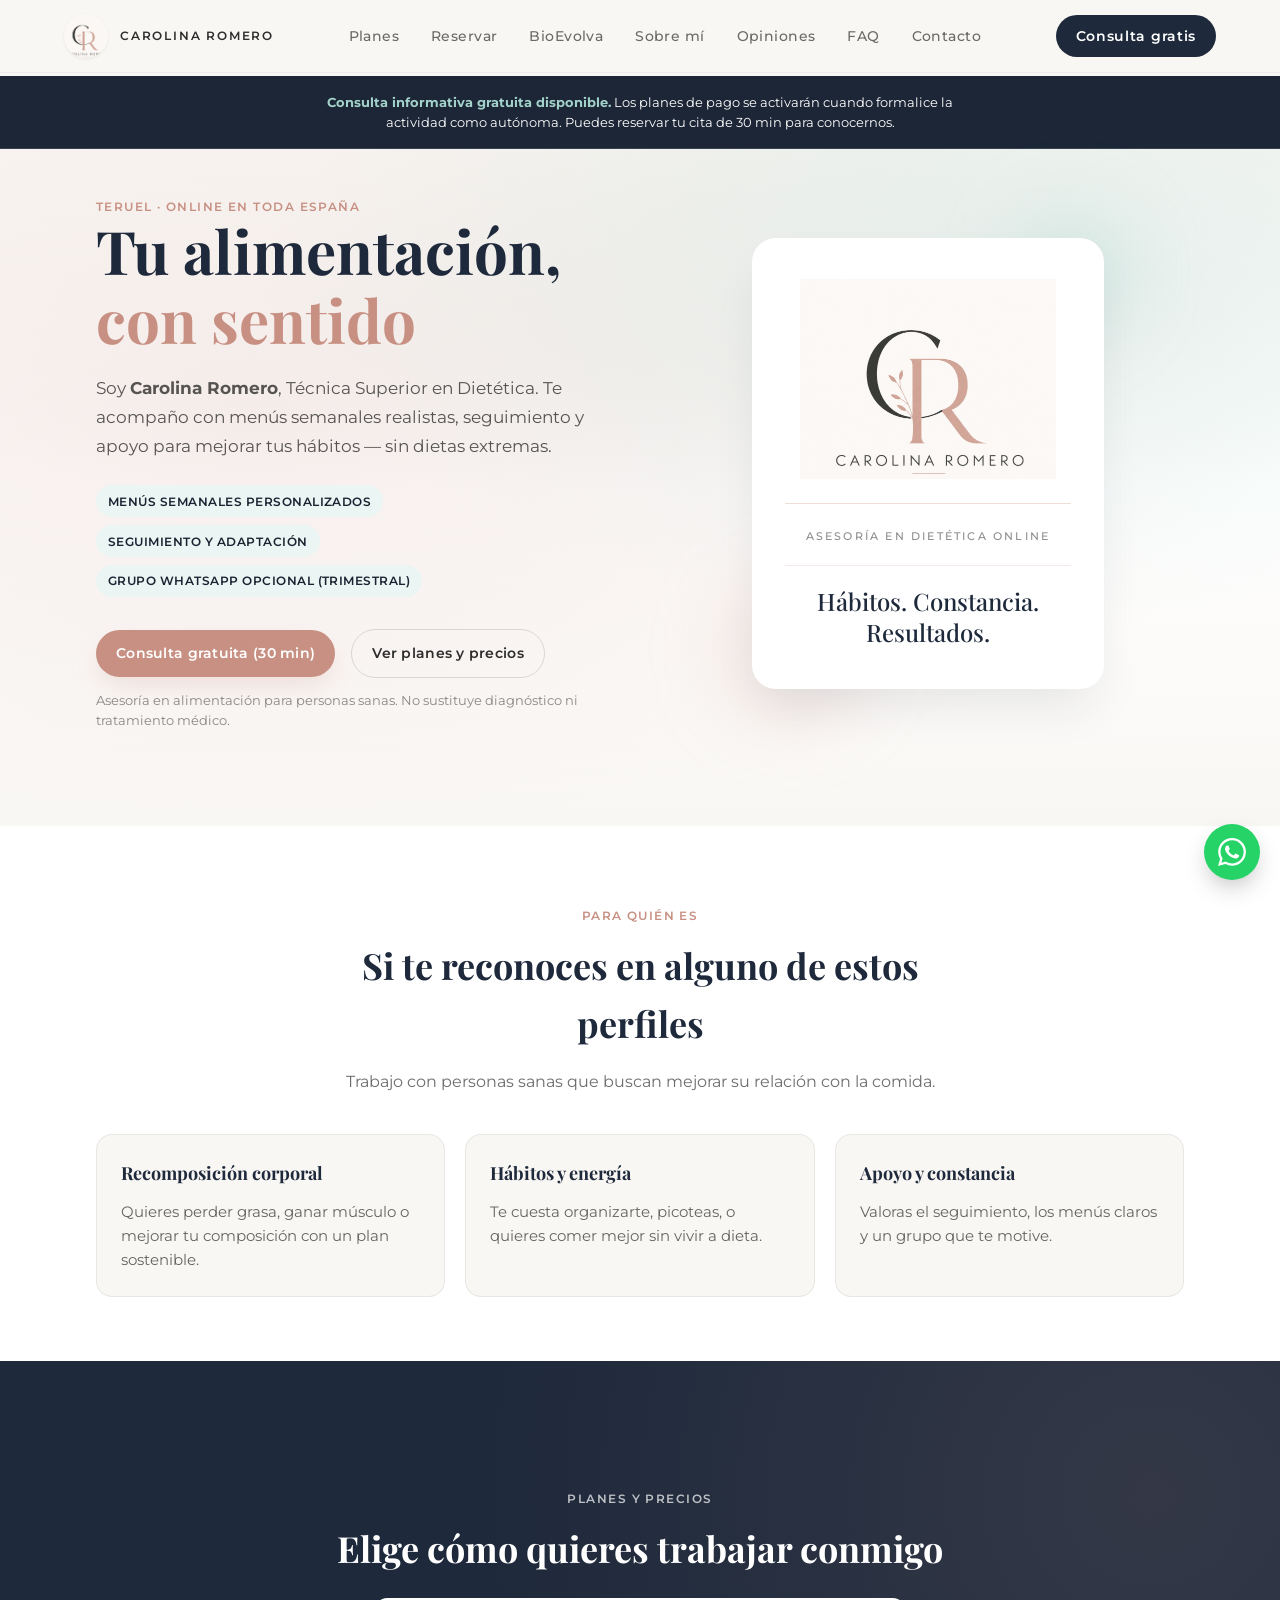
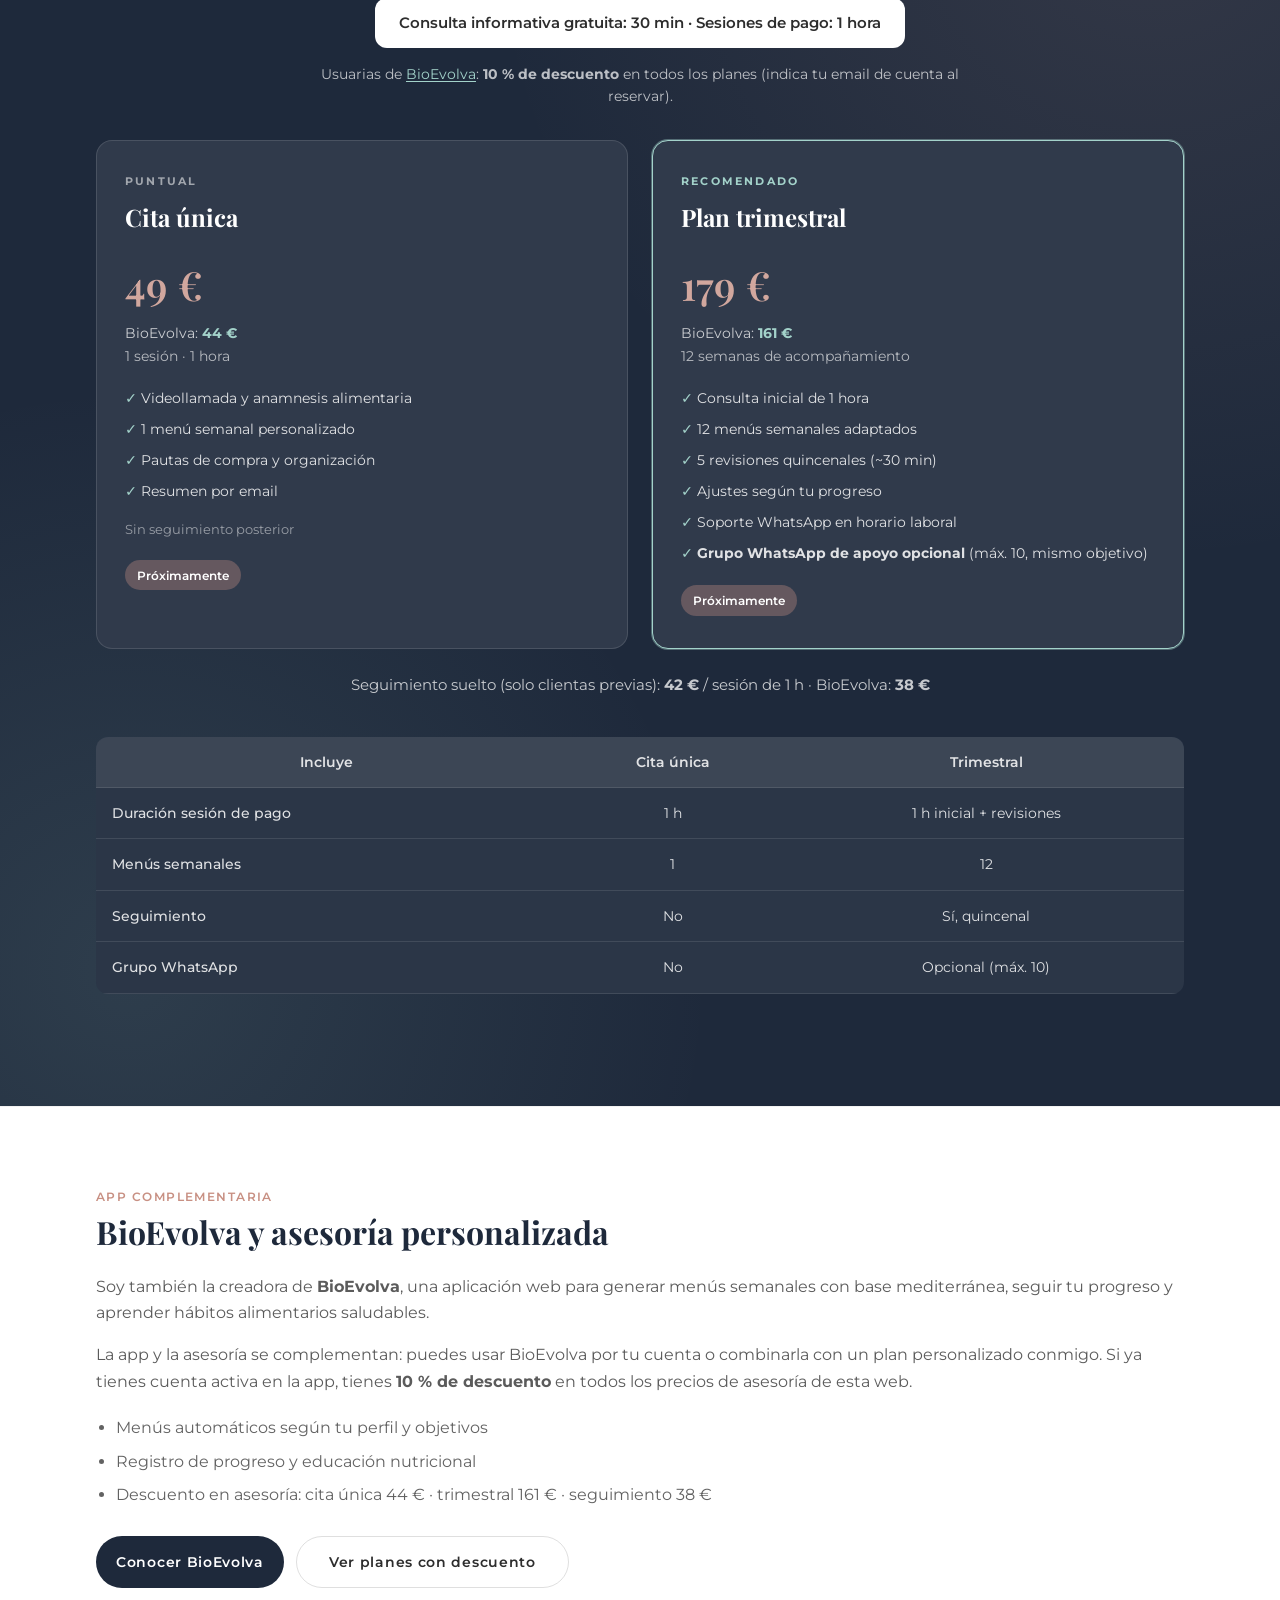
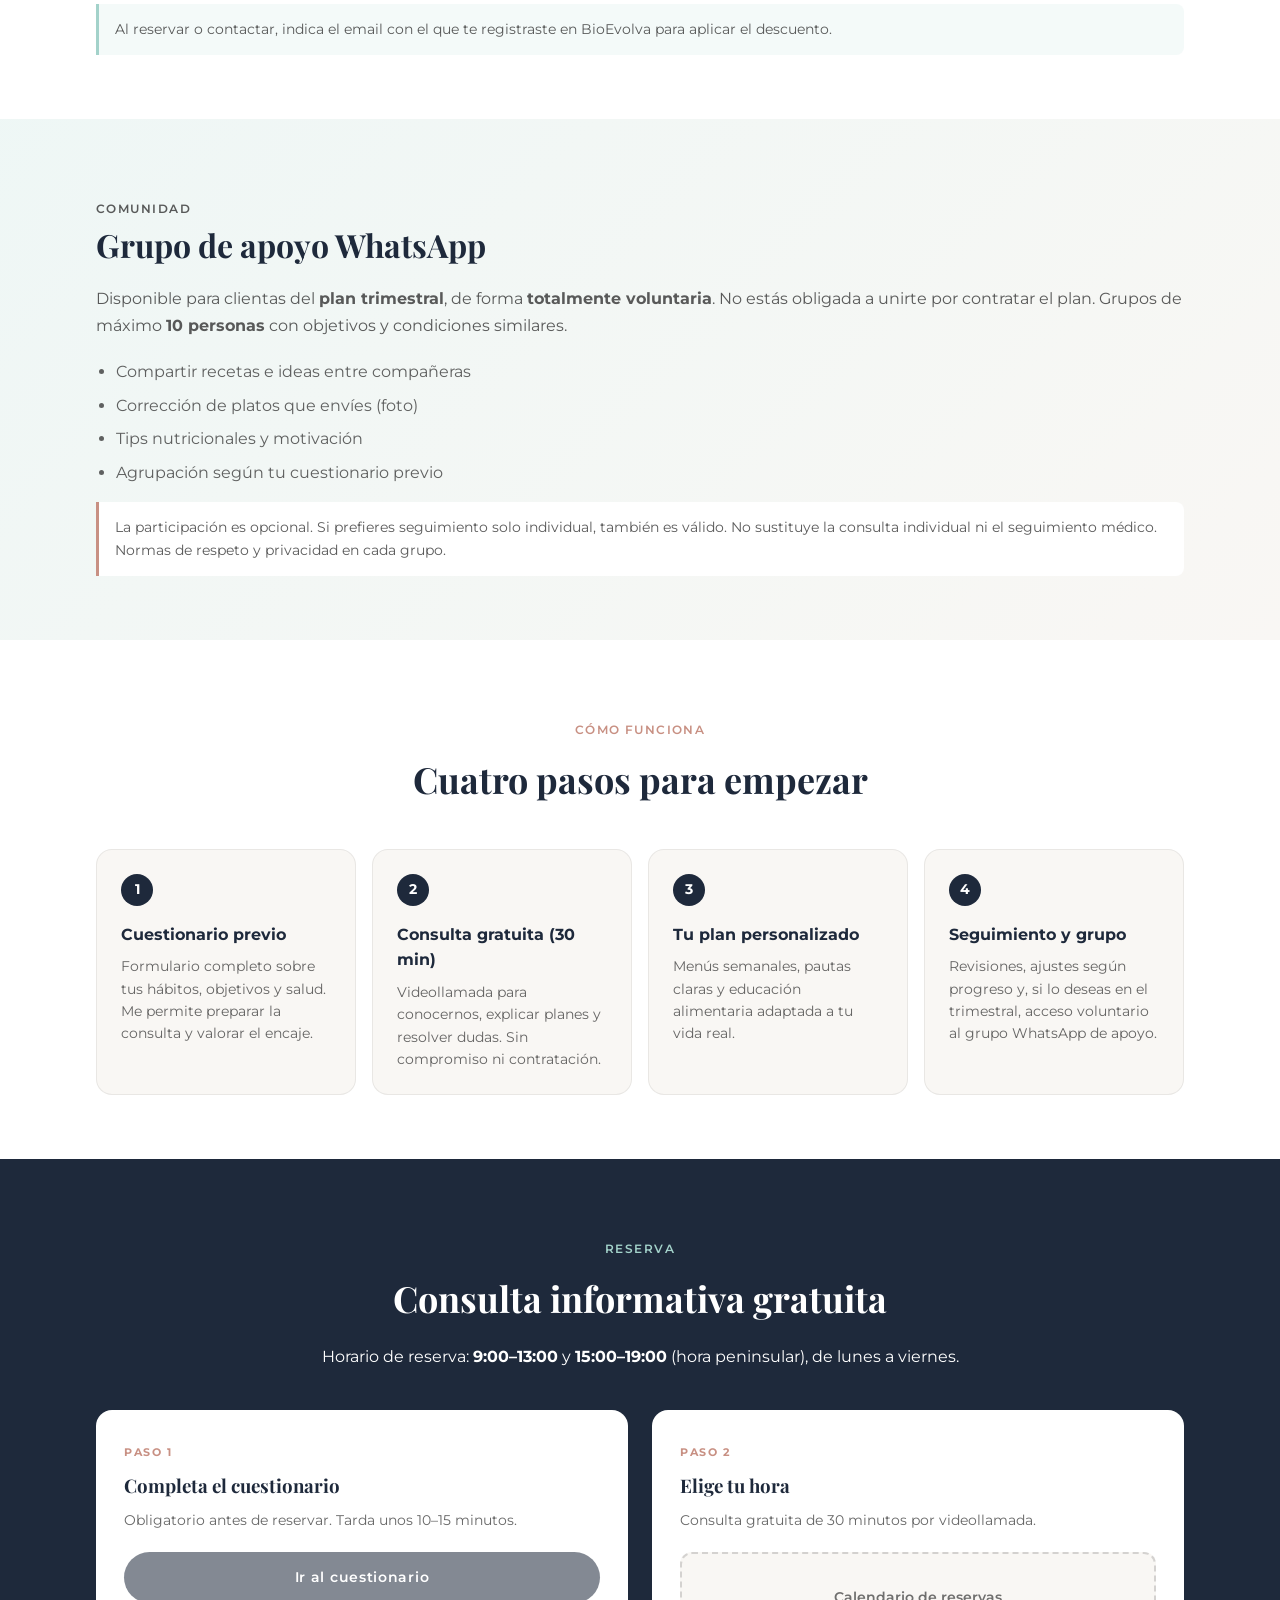
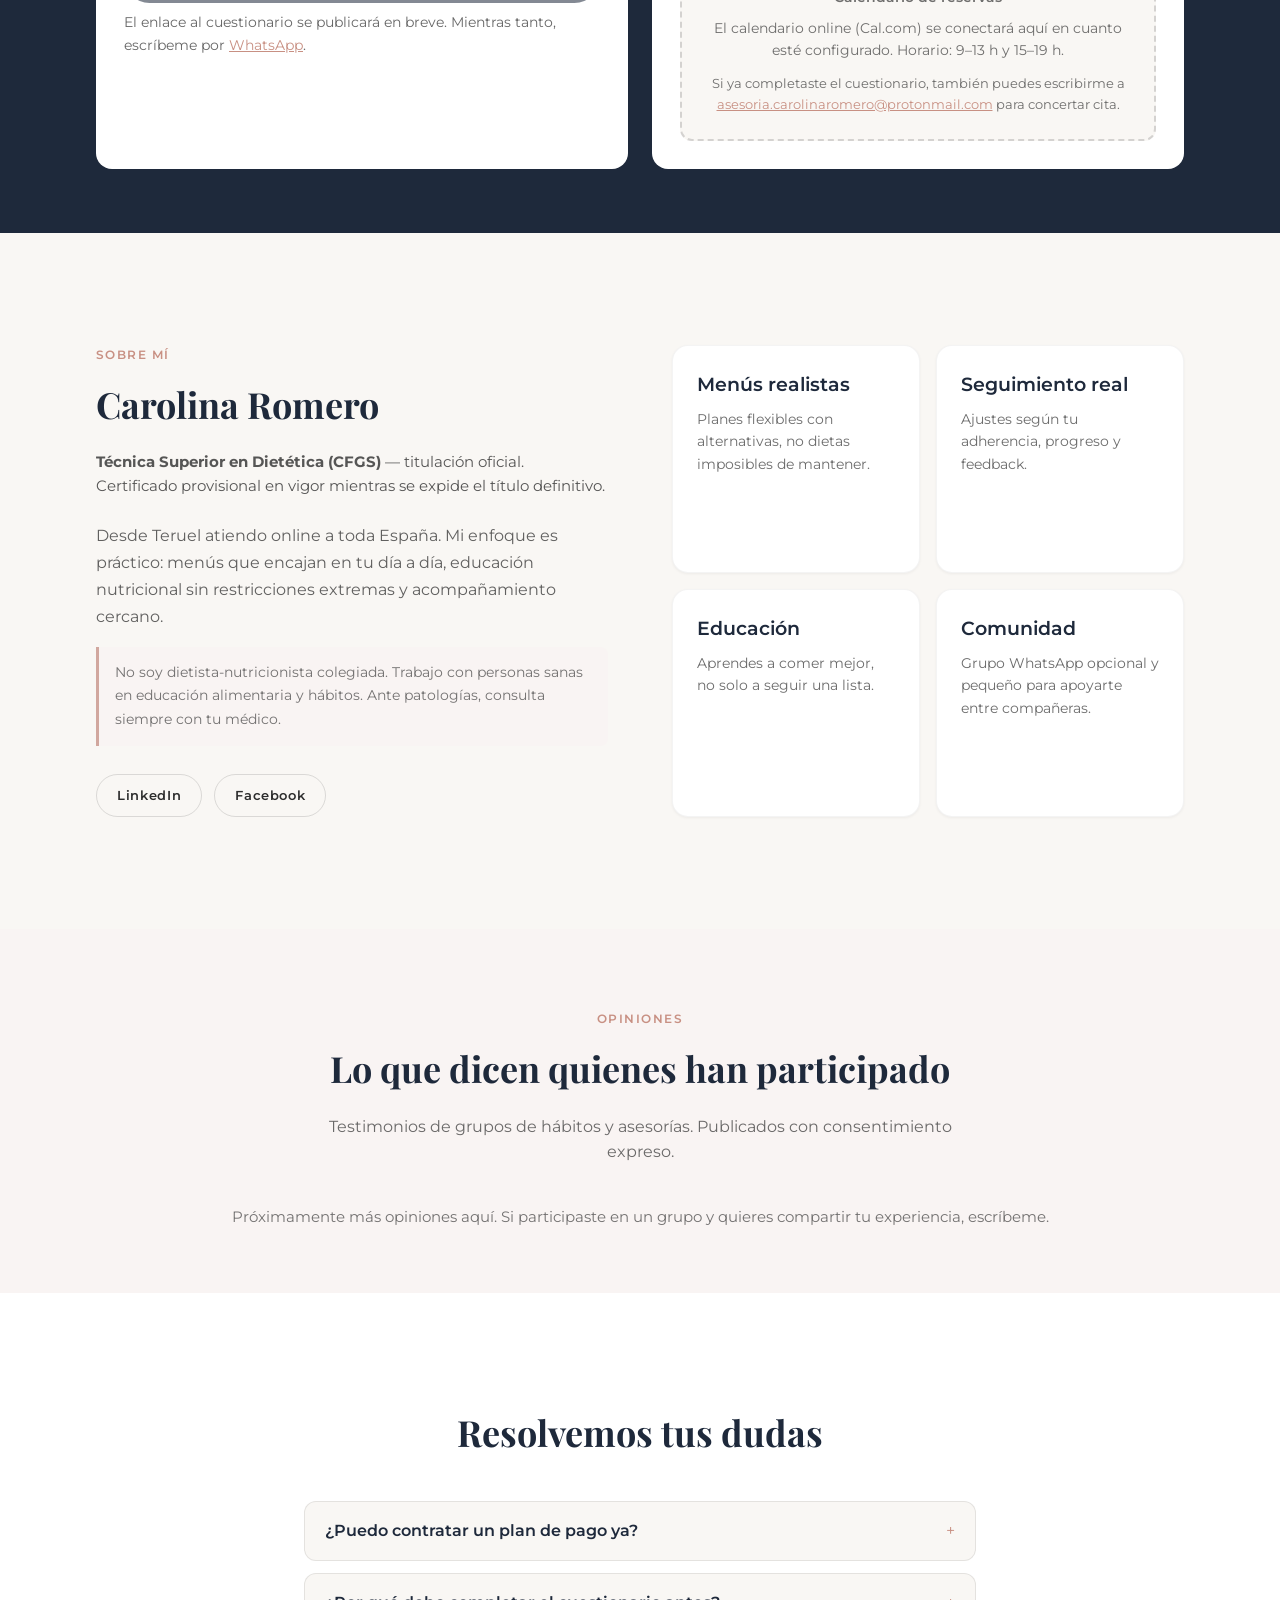
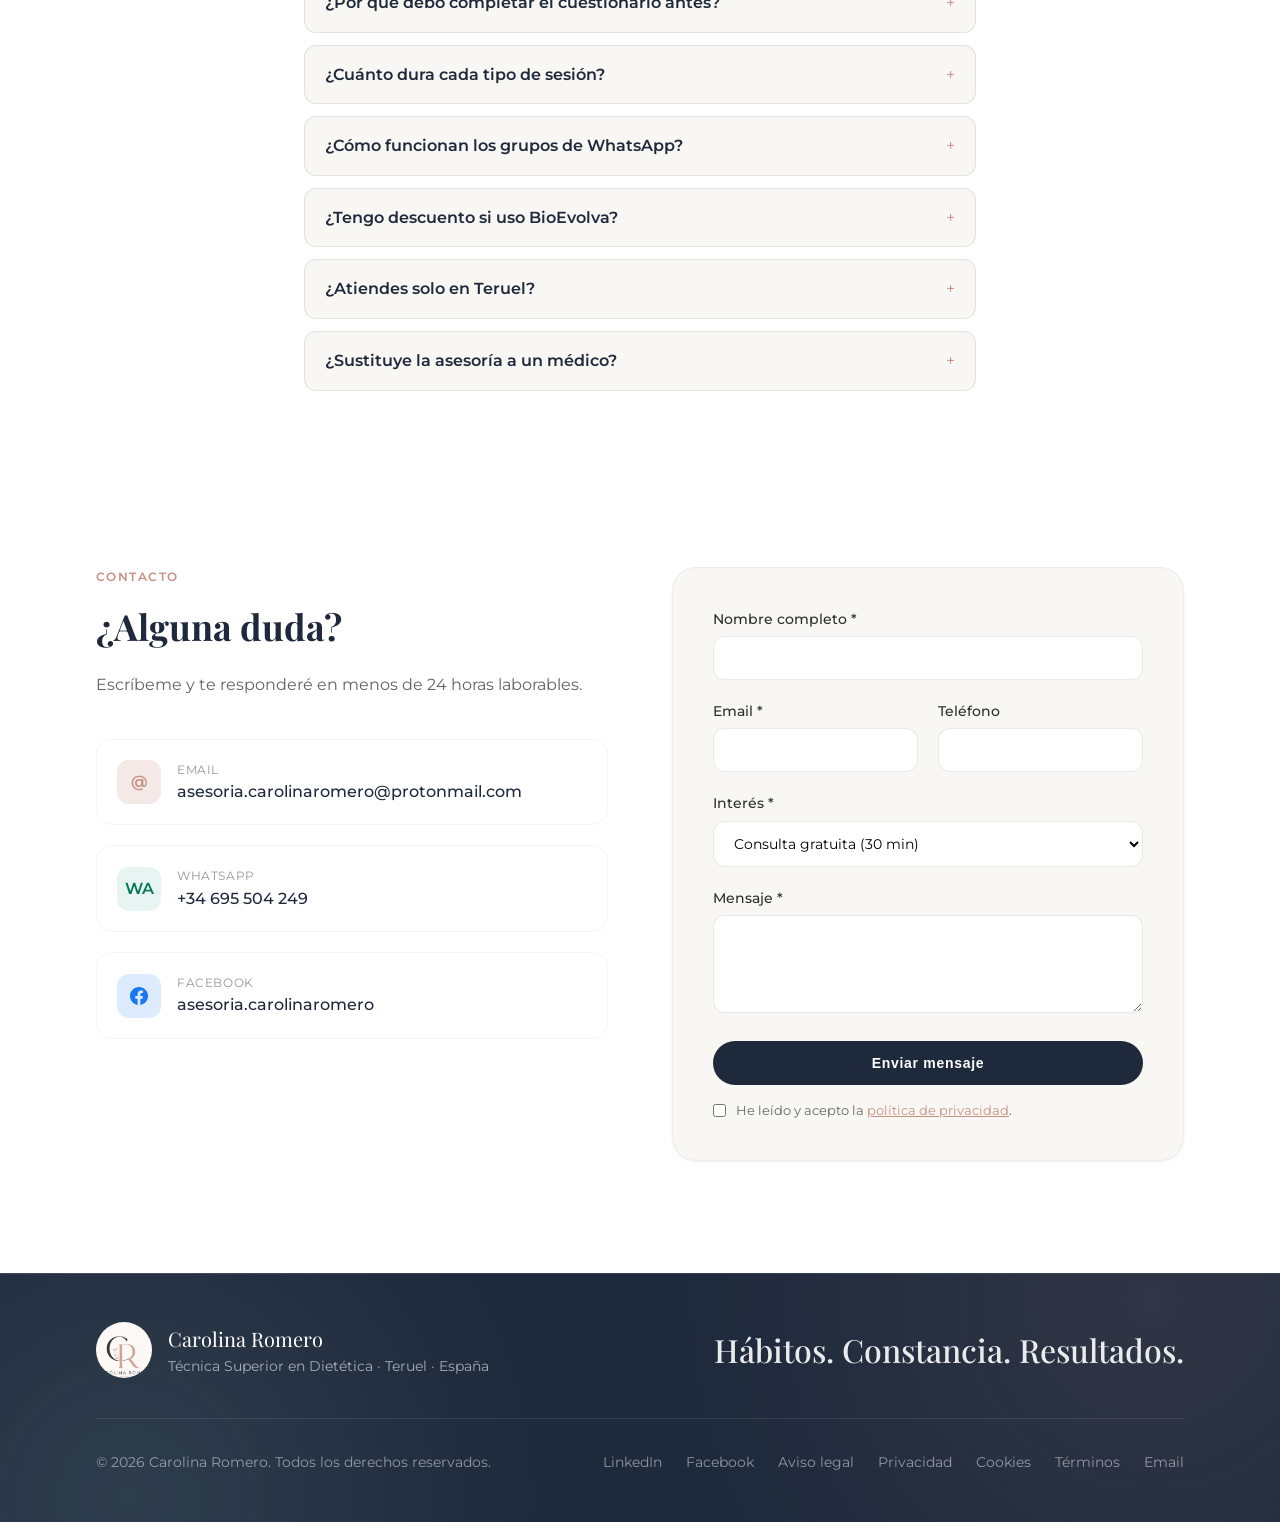
==== commit ee74d095: "Mejorar menú móvil, BioEvolva y grupo WhatsApp voluntario Co-authored-by: Cursor <cursoragent@cursor" ====
--- a/index.html
+++ b/index.html
@@ -35,7 +35,7 @@
       href="https://fonts.googleapis.com/css2?family=Montserrat:wght@400;500;600;700&family=Playfair+Display:wght@400;500;600;700&display=swap"
       rel="stylesheet"
     />
-    <link rel="stylesheet" href="css/styles.css?v=9" />
+    <link rel="stylesheet" href="css/styles.css?v=10" />
     <script type="application/ld+json">
       {
         "@context": "https://schema.org",
@@ -74,8 +74,8 @@
   <body>
     <a class="skip-link" href="#main-content">Saltar al contenido</a>
 
-    <header class="header">
-      <div class="container header-inner">
+    <header class="site-header">
+      <div class="container site-header-row">
         <a href="#" class="brand-link">
           <img src="images/logo.png" alt="" width="44" height="44" />
           <span class="brand-name">CAROLINA ROMERO</span>
@@ -84,6 +84,7 @@
         <nav id="main-nav" class="nav" aria-label="Principal">
           <a href="#planes">Planes</a>
           <a href="#reserva">Reservar</a>
+          <a href="#bioevolva">BioEvolva</a>
           <a href="#sobre-mi">Sobre mí</a>
           <a href="#opiniones">Opiniones</a>
           <a href="#faq">FAQ</a>
@@ -133,7 +134,7 @@
             <ul class="hero-badges" aria-label="Beneficios principales">
               <li>Menús semanales personalizados</li>
               <li>Seguimiento y adaptación</li>
-              <li>Grupo WhatsApp (plan trimestral)</li>
+              <li>Grupo WhatsApp opcional (trimestral)</li>
             </ul>
 
             <div class="hero-actions">
@@ -191,6 +192,10 @@
             <p class="services-promo">
               Consulta informativa gratuita: 30 min · Sesiones de pago: 1 hora
             </p>
+            <p class="services-discount">
+              Usuarias de <a href="https://bioevolva.es" target="_blank" rel="noopener noreferrer">BioEvolva</a>:
+              <strong>10 % de descuento</strong> en todos los planes (indica tu email de cuenta al reservar).
+            </p>
           </div>
 
           <div class="pricing-grid">
@@ -198,6 +203,7 @@
               <p class="pricing-label">Puntual</p>
               <h3>Cita única</h3>
               <p class="pricing-amount">49 €</p>
+              <p class="pricing-amount-alt">BioEvolva: <strong>44 €</strong></p>
               <p class="pricing-period">1 sesión · 1 hora</p>
               <ul class="pricing-features">
                 <li>Videollamada y anamnesis alimentaria</li>
@@ -213,6 +219,7 @@
               <p class="pricing-label pricing-label-featured">Recomendado</p>
               <h3>Plan trimestral</h3>
               <p class="pricing-amount">179 €</p>
+              <p class="pricing-amount-alt">BioEvolva: <strong>161 €</strong></p>
               <p class="pricing-period">12 semanas de acompañamiento</p>
               <ul class="pricing-features">
                 <li>Consulta inicial de 1 hora</li>
@@ -220,7 +227,7 @@
                 <li>5 revisiones quincenales (~30 min)</li>
                 <li>Ajustes según tu progreso</li>
                 <li>Soporte WhatsApp en horario laboral</li>
-                <li><strong>Grupo WhatsApp de apoyo</strong> (máx. 10, mismo objetivo)</li>
+                <li><strong>Grupo WhatsApp de apoyo opcional</strong> (máx. 10, mismo objetivo)</li>
               </ul>
               <span class="pricing-badge">Próximamente</span>
             </article>
@@ -228,6 +235,7 @@
 
           <p class="pricing-extra">
             Seguimiento suelto (solo clientas previas): <strong>42 €</strong> / sesión de 1 h
+            · BioEvolva: <strong>38 €</strong>
           </p>
 
           <div class="comparison-wrap">
@@ -259,10 +267,50 @@
                 <tr>
                   <th scope="row">Grupo WhatsApp</th>
                   <td>No</td>
-                  <td>Sí (máx. 10)</td>
+                  <td>Opcional (máx. 10)</td>
                 </tr>
               </tbody>
             </table>
+          </div>
+        </div>
+      </section>
+
+      <section id="bioevolva" class="bioevolva">
+        <div class="container bioevolva-grid">
+          <div class="bioevolva-content">
+            <p class="eyebrow">App complementaria</p>
+            <h2>BioEvolva y asesoría personalizada</h2>
+            <p>
+              Soy también la creadora de <strong>BioEvolva</strong>, una aplicación web para
+              generar menús semanales con base mediterránea, seguir tu progreso y aprender
+              hábitos alimentarios saludables.
+            </p>
+            <p>
+              La app y la asesoría se complementan: puedes usar BioEvolva por tu cuenta o
+              combinarla con un plan personalizado conmigo. Si ya tienes cuenta activa en
+              la app, tienes <strong>10 % de descuento</strong> en todos los precios de
+              asesoría de esta web.
+            </p>
+            <ul class="bioevolva-perks">
+              <li>Menús automáticos según tu perfil y objetivos</li>
+              <li>Registro de progreso y educación nutricional</li>
+              <li>Descuento en asesoría: cita única 44 € · trimestral 161 € · seguimiento 38 €</li>
+            </ul>
+            <div class="bioevolva-actions">
+              <a
+                href="https://bioevolva.es"
+                class="btn btn-primary"
+                target="_blank"
+                rel="noopener noreferrer"
+              >
+                Conocer BioEvolva
+              </a>
+              <a href="#planes" class="btn btn-outline">Ver planes con descuento</a>
+            </div>
+            <p class="bioevolva-note">
+              Al reservar o contactar, indica el email con el que te registraste en BioEvolva
+              para aplicar el descuento.
+            </p>
           </div>
         </div>
       </section>
@@ -273,8 +321,10 @@
             <p class="eyebrow">Comunidad</p>
             <h2>Grupo de apoyo WhatsApp</h2>
             <p>
-              Incluido en el <strong>plan trimestral</strong>. Grupos de máximo
-              <strong>10 personas</strong> con objetivos y condiciones similares.
+              Disponible para clientas del <strong>plan trimestral</strong>, de forma
+              <strong>totalmente voluntaria</strong>. No estás obligada a unirte por contratar
+              el plan. Grupos de máximo <strong>10 personas</strong> con objetivos y
+              condiciones similares.
             </p>
             <ul class="grupo-wa-list">
               <li>Compartir recetas e ideas entre compañeras</li>
@@ -283,7 +333,8 @@
               <li>Agrupación según tu cuestionario previo</li>
             </ul>
             <p class="grupo-wa-note">
-              No sustituye la consulta individual ni el seguimiento médico.
+              La participación es opcional. Si prefieres seguimiento solo individual, también
+              es válido. No sustituye la consulta individual ni el seguimiento médico.
               Normas de respeto y privacidad en cada grupo.
             </p>
           </div>
@@ -325,8 +376,8 @@
               <span class="step-num" aria-hidden="true">4</span>
               <h3>Seguimiento y grupo</h3>
               <p>
-                Revisiones, ajustes según progreso y, en el trimestral, acceso
-                al grupo WhatsApp de apoyo.
+                Revisiones, ajustes según progreso y, si lo deseas en el trimestral,
+                acceso voluntario al grupo WhatsApp de apoyo.
               </p>
             </li>
           </ol>
@@ -439,7 +490,7 @@
             </div>
             <div class="credential-card">
               <h3>Comunidad</h3>
-              <p>Grupos WhatsApp pequeños para apoyarte entre compañeras.</p>
+              <p>Grupo WhatsApp opcional y pequeño para apoyarte entre compañeras.</p>
             </div>
           </div>
         </div>
@@ -483,7 +534,7 @@
               <p>
                 Me permite conocer tus objetivos, hábitos y cribar situaciones que
                 requieren atención médica. Así llegamos a la consulta preparadas
-                y puedo agruparte en un grupo WhatsApp adecuado si contratas el trimestral.
+                y puedo valorar si un grupo WhatsApp voluntario encaja contigo si contratas el trimestral.
               </p>
             </details>
             <details class="faq-item">
@@ -496,9 +547,20 @@
             <details class="faq-item">
               <summary>¿Cómo funcionan los grupos de WhatsApp?</summary>
               <p>
-                Solo para clientas del plan trimestral. Máximo 10 personas con
+                Solo para clientas del plan trimestral y de forma <strong>voluntaria</strong>:
+                no estás obligada a unirte por contratar el plan. Máximo 10 personas con
                 objetivo similar. Compartís recetas, os apoyáis y yo corrijo platos
                 y comparto información nutricional. No es un chat médico 24/7.
+              </p>
+            </details>
+            <details class="faq-item">
+              <summary>¿Tengo descuento si uso BioEvolva?</summary>
+              <p>
+                Sí. Las personas con cuenta activa en
+                <a href="https://bioevolva.es" target="_blank" rel="noopener noreferrer">BioEvolva</a>
+                tienen un <strong>10 % de descuento</strong> en todos los planes de asesoría
+                (44 € cita única, 161 € trimestral, 38 € seguimiento). Indica tu email de
+                registro al reservar o escribirme.
               </p>
             </details>
             <details class="faq-item">
--- a/css/styles.css
+++ b/css/styles.css
@@ -118,13 +118,23 @@
 }
 
 /* Header */
+.site-header,
 .header {
   position: fixed;
   inset: 0 0 auto;
   z-index: 100;
+  width: 100%;
   border-bottom: 1px solid color-mix(in srgb, var(--charcoal) 5%, transparent);
-  background: color-mix(in srgb, var(--cream) 95%, transparent);
-  backdrop-filter: blur(12px);
+  background: var(--cream);
+}
+
+.site-header-row {
+  display: flex;
+  align-items: center;
+  justify-content: space-between;
+  gap: 0.75rem;
+  padding: 0.875rem 0;
+  min-width: 0;
 }
 
 .header-inner {
@@ -204,16 +214,28 @@
     display: none !important;
   }
 
+  .site-header-row {
+    position: relative;
+    z-index: 102;
+  }
+
   .nav {
     position: fixed;
-    inset: 0;
+    top: 0;
+    left: 0;
+    right: 0;
+    bottom: 0;
+    width: 100%;
+    max-width: 100vw;
+    height: 100dvh;
+    min-height: 100vh;
     z-index: 101;
     display: none;
     flex-direction: column;
     align-items: stretch;
     justify-content: flex-start;
     gap: 0;
-    padding: 5.5rem 1.25rem 2rem;
+    padding: 5.5rem 1.5rem 2rem;
     background: var(--cream);
     overflow-y: auto;
     -webkit-overflow-scrolling: touch;
@@ -256,7 +278,7 @@
     display: inline-flex;
   }
 
-  .header-inner {
+  .site-header-row {
     display: grid;
     grid-template-columns: auto 1fr auto;
     align-items: center;
@@ -277,6 +299,11 @@
     background: transparent;
     flex-direction: row;
     align-items: center;
+    width: auto;
+    height: auto;
+    min-height: 0;
+    max-width: none;
+    overflow: visible;
   }
 
   .header-controls {
@@ -317,7 +344,7 @@
 
 @media (min-width: 768px) and (max-width: 1023px) {
   .nav a:not(.btn) {
-    font-size: 0.8125rem;
+    font-size: 0.75rem;
   }
 
   .header-cta {
@@ -426,14 +453,22 @@
   border-bottom: 1px solid color-mix(in srgb, white 12%, transparent);
 }
 
+.site-notice .container {
+  padding-left: 1.25rem;
+  padding-right: 1.25rem;
+}
+
 .site-notice-inner {
-  padding: 0.875rem 0;
+  padding: 1rem 0;
 }
 
 .site-notice p {
   font-size: 0.8125rem;
   line-height: 1.55;
   text-align: center;
+  max-width: 42rem;
+  margin-left: auto;
+  margin-right: auto;
 }
 
 .site-notice strong {
@@ -713,6 +748,23 @@
   line-height: 1.5;
   color: var(--charcoal);
   background: #ffffff;
+}
+
+.section-header .services-discount {
+  margin-top: 1rem;
+  font-size: 0.875rem;
+  line-height: 1.55;
+  color: color-mix(in srgb, white 80%, transparent);
+}
+
+.section-header .services-discount a {
+  color: var(--mint);
+  text-decoration: underline;
+  text-underline-offset: 2px;
+}
+
+.section-header .services-discount a:hover {
+  color: white;
 }
 
 .service-price {
@@ -1658,6 +1710,16 @@
   color: var(--rose-light);
 }
 
+.pricing-amount-alt {
+  margin-top: 0.35rem;
+  font-size: 0.875rem;
+  color: color-mix(in srgb, white 75%, transparent);
+}
+
+.pricing-amount-alt strong {
+  color: var(--mint);
+}
+
 .pricing-period {
   font-size: 0.875rem;
   color: color-mix(in srgb, white 65%, transparent);
@@ -1773,6 +1835,54 @@
   border-radius: 0 0.5rem 0.5rem 0;
 }
 
+.bioevolva {
+  padding: 4rem 0;
+  background: white;
+  border-top: 1px solid color-mix(in srgb, var(--charcoal) 6%, transparent);
+}
+
+.bioevolva h2 {
+  font-family: var(--font-serif);
+  font-size: clamp(1.5rem, 3vw, 2rem);
+  color: var(--navy);
+}
+
+.bioevolva .eyebrow {
+  color: var(--rose);
+}
+
+.bioevolva-content p {
+  margin-top: 1rem;
+  line-height: 1.65;
+  color: color-mix(in srgb, var(--charcoal) 78%, transparent);
+}
+
+.bioevolva-perks {
+  margin-top: 1.25rem;
+  padding-left: 1.25rem;
+  display: flex;
+  flex-direction: column;
+  gap: 0.5rem;
+  color: color-mix(in srgb, var(--charcoal) 75%, transparent);
+}
+
+.bioevolva-actions {
+  margin-top: 1.75rem;
+  display: flex;
+  flex-wrap: wrap;
+  gap: 0.75rem;
+}
+
+.bioevolva-note {
+  margin-top: 1.25rem;
+  font-size: 0.875rem;
+  padding: 0.875rem 1rem;
+  border-left: 3px solid var(--mint);
+  background: color-mix(in srgb, var(--mint) 12%, white);
+  border-radius: 0 0.5rem 0.5rem 0;
+  color: color-mix(in srgb, var(--charcoal) 78%, transparent);
+}
+
 .como-funciona {
   padding: 4rem 0;
   background: white;
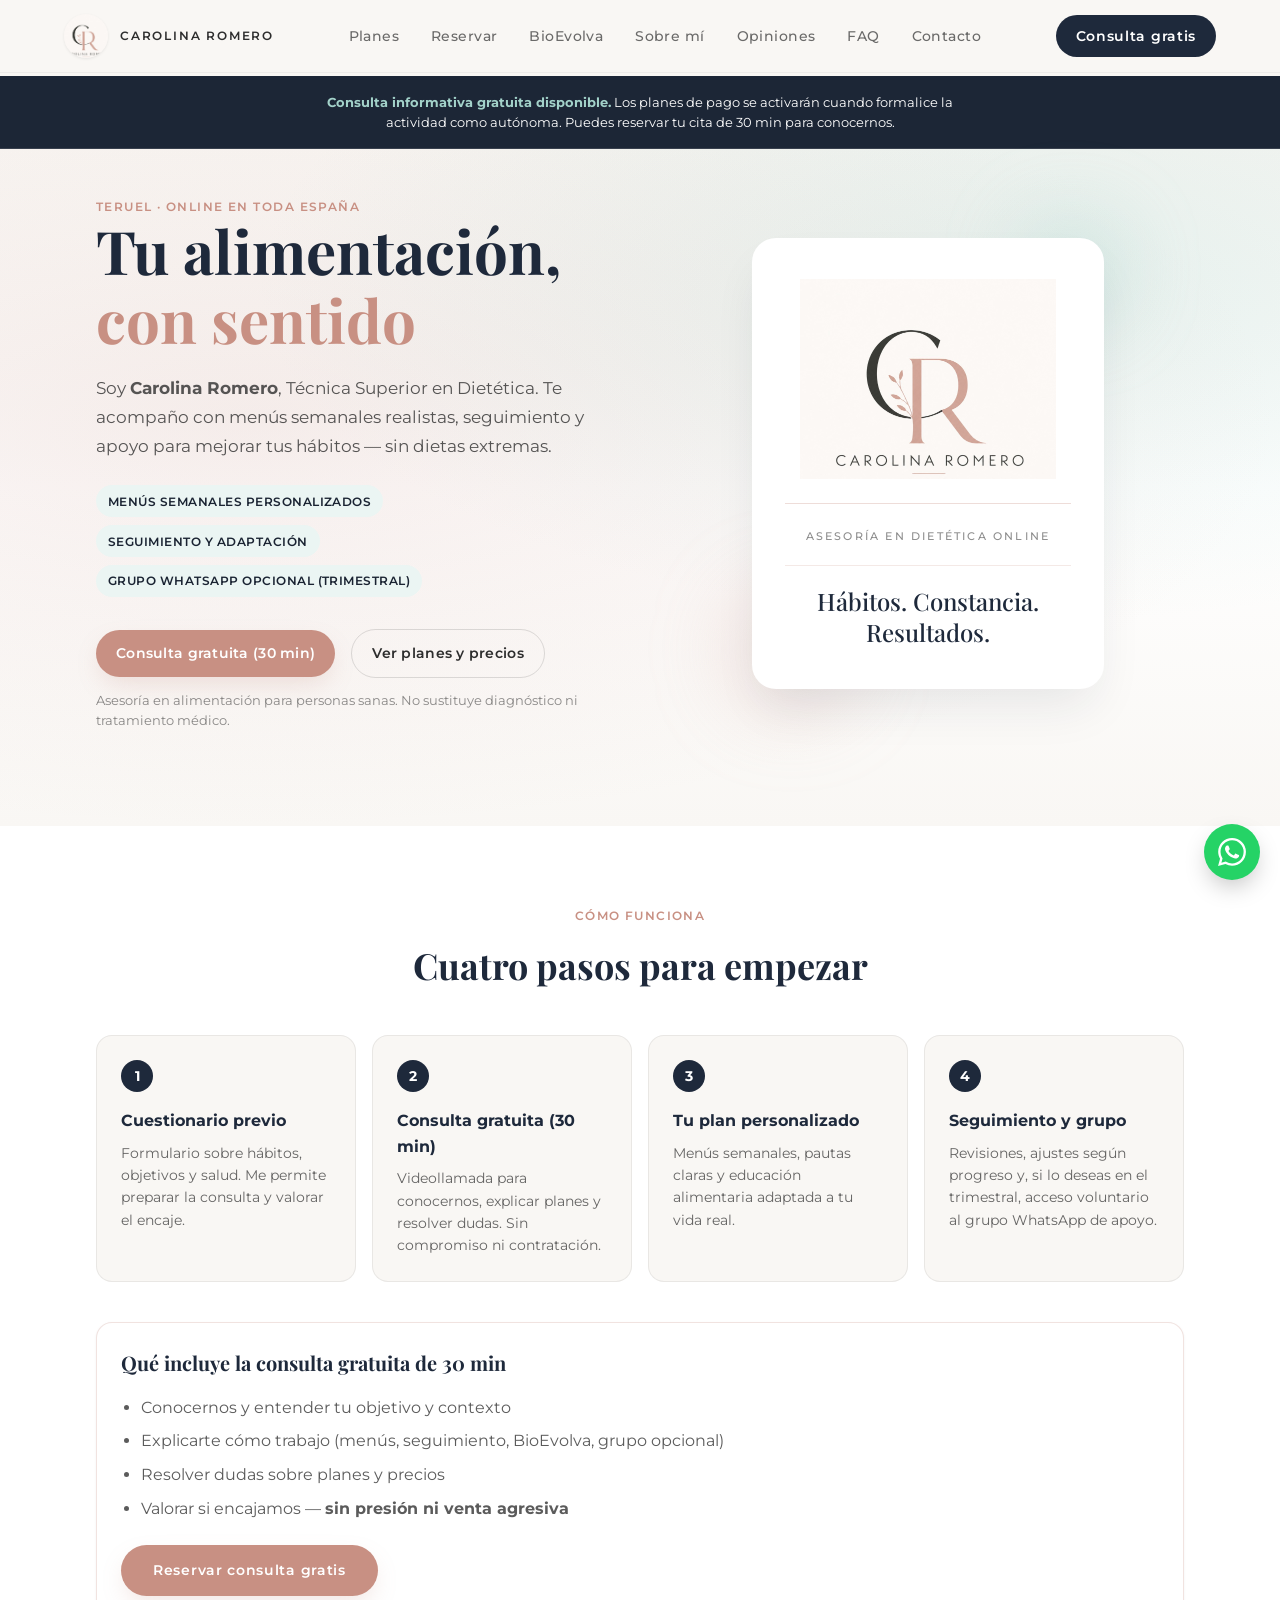
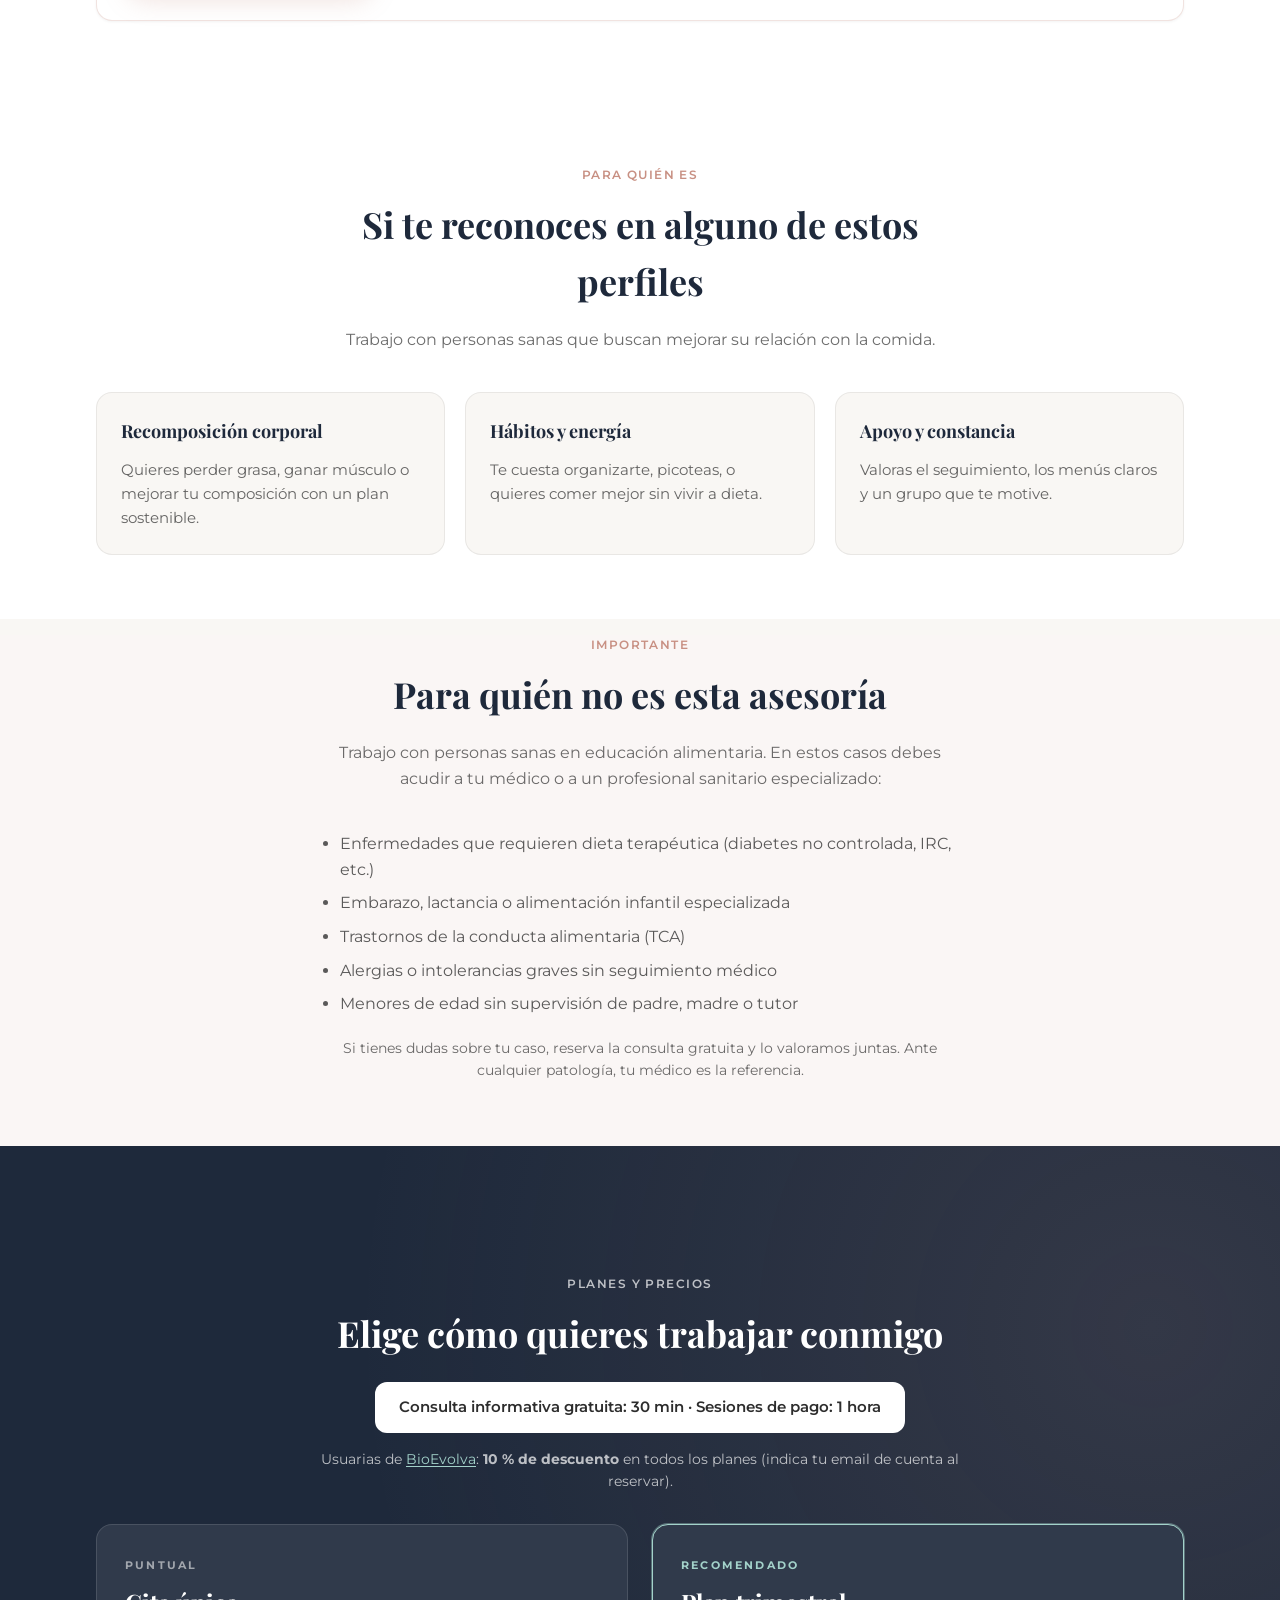
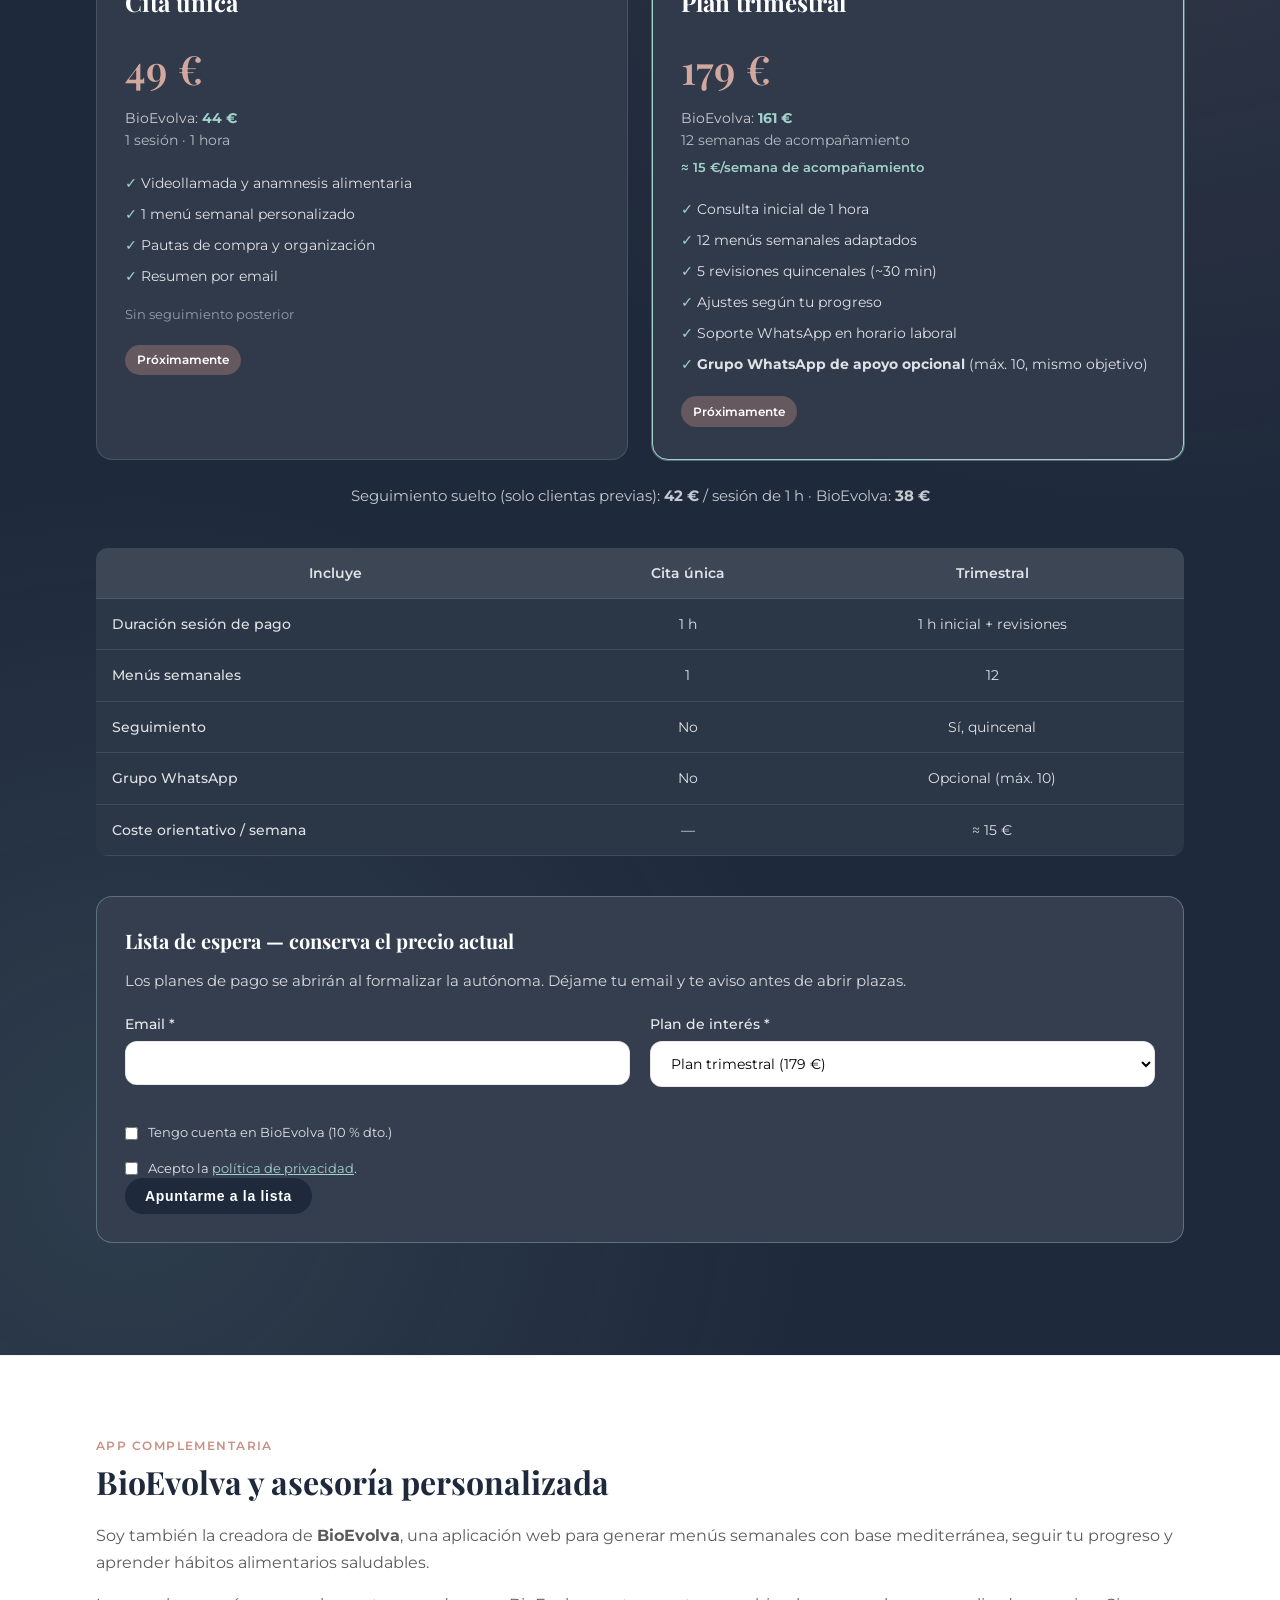
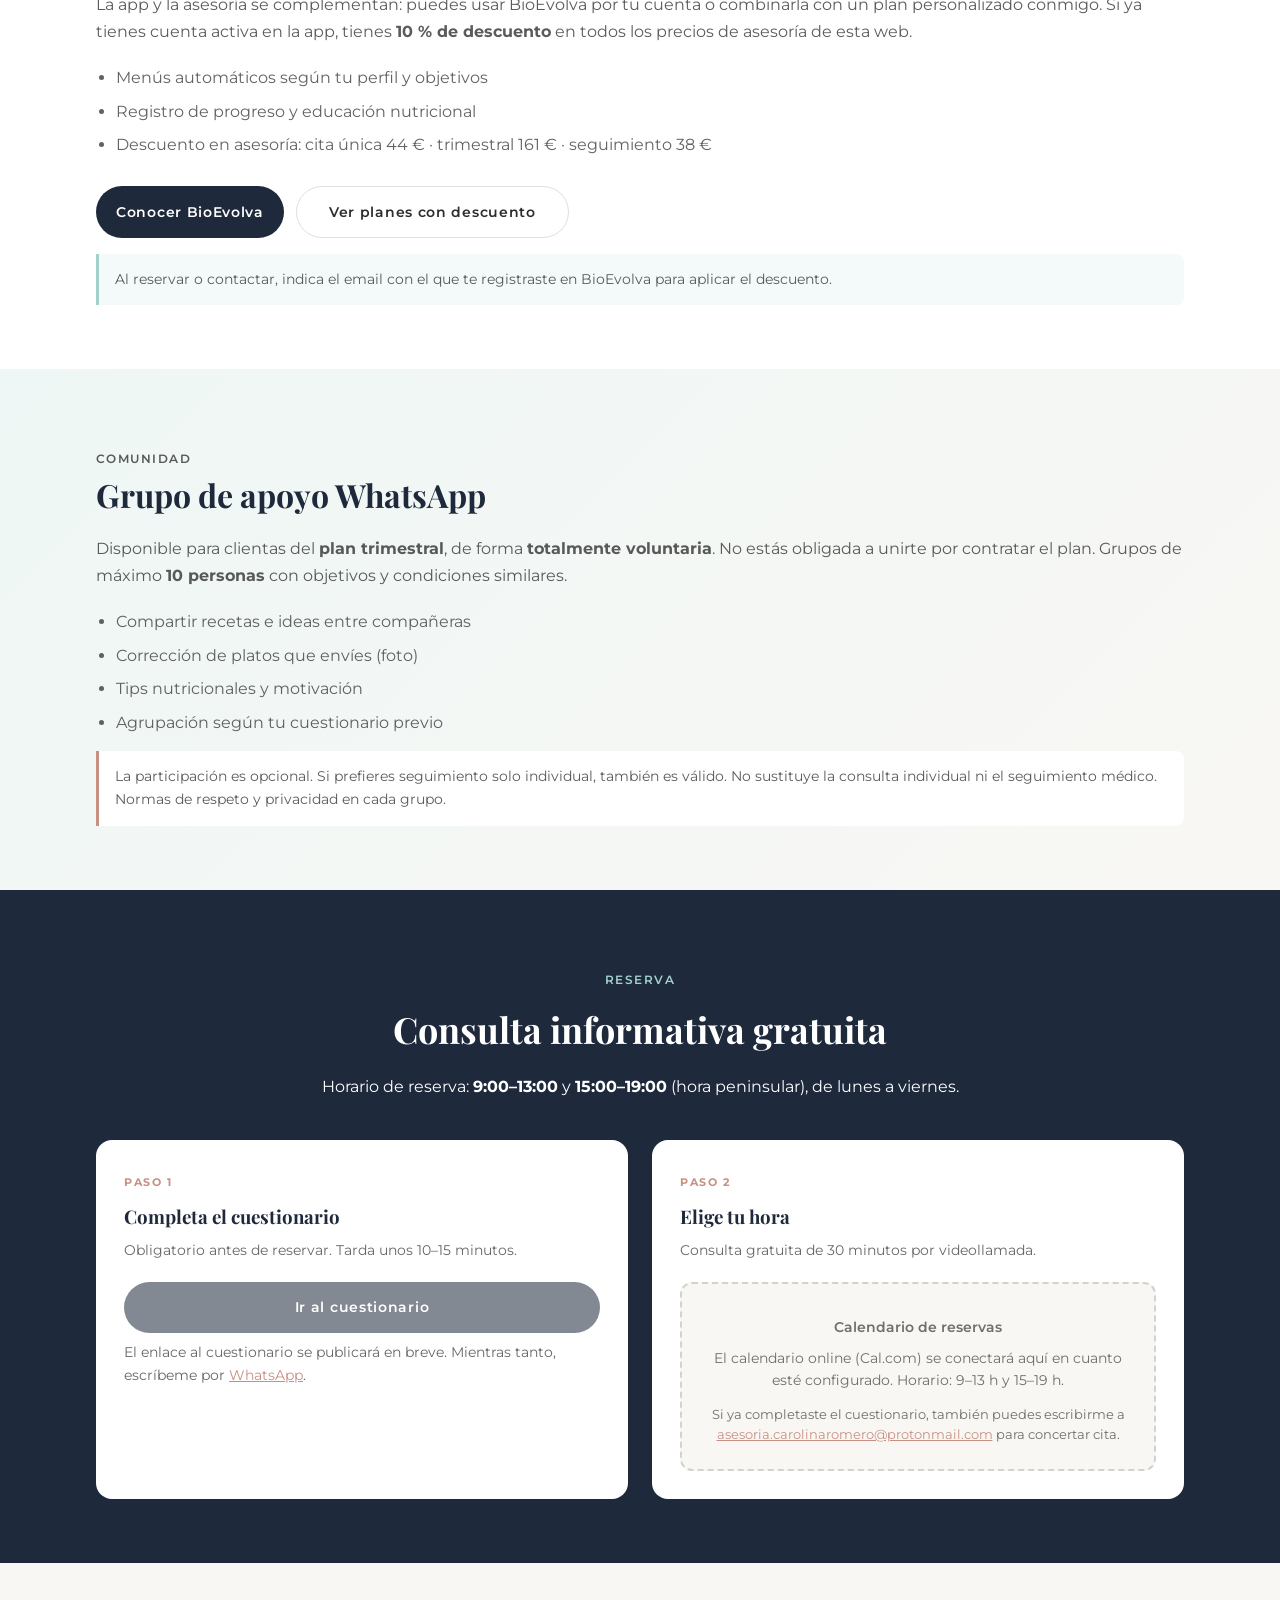
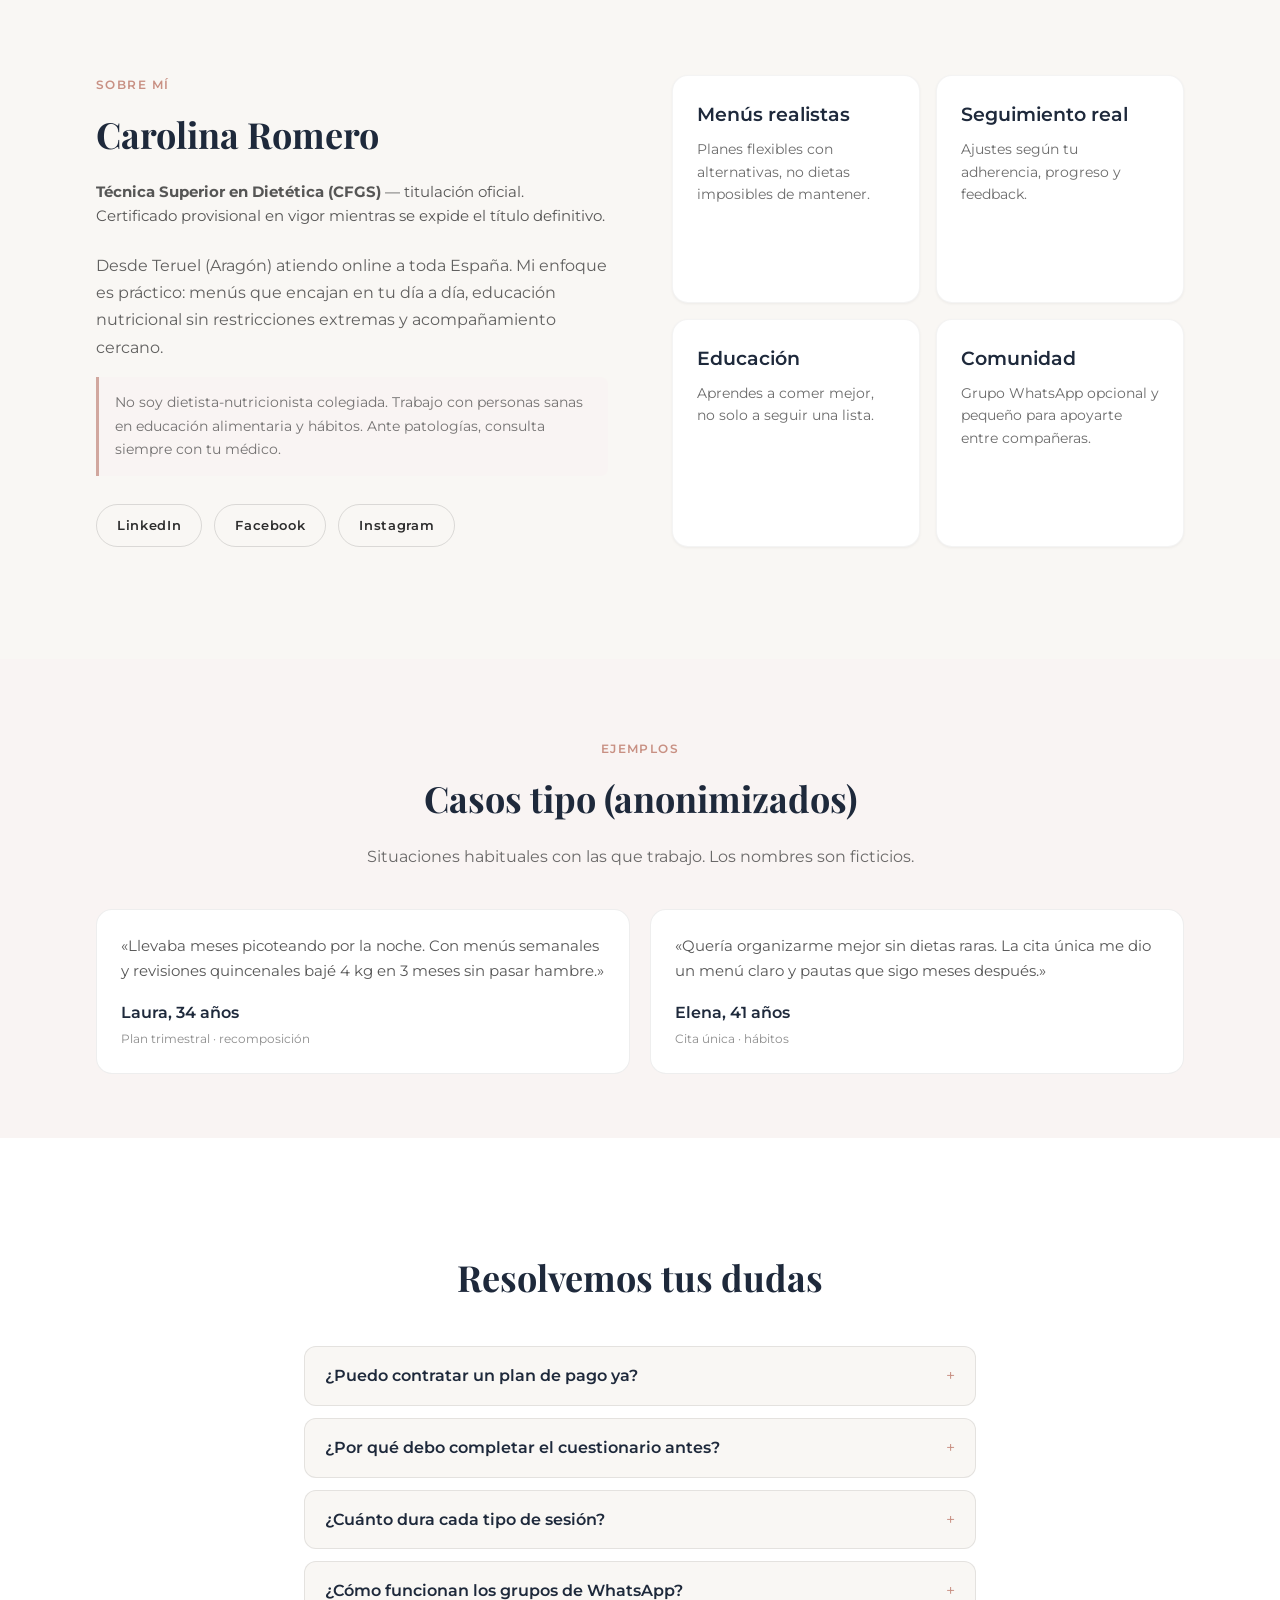
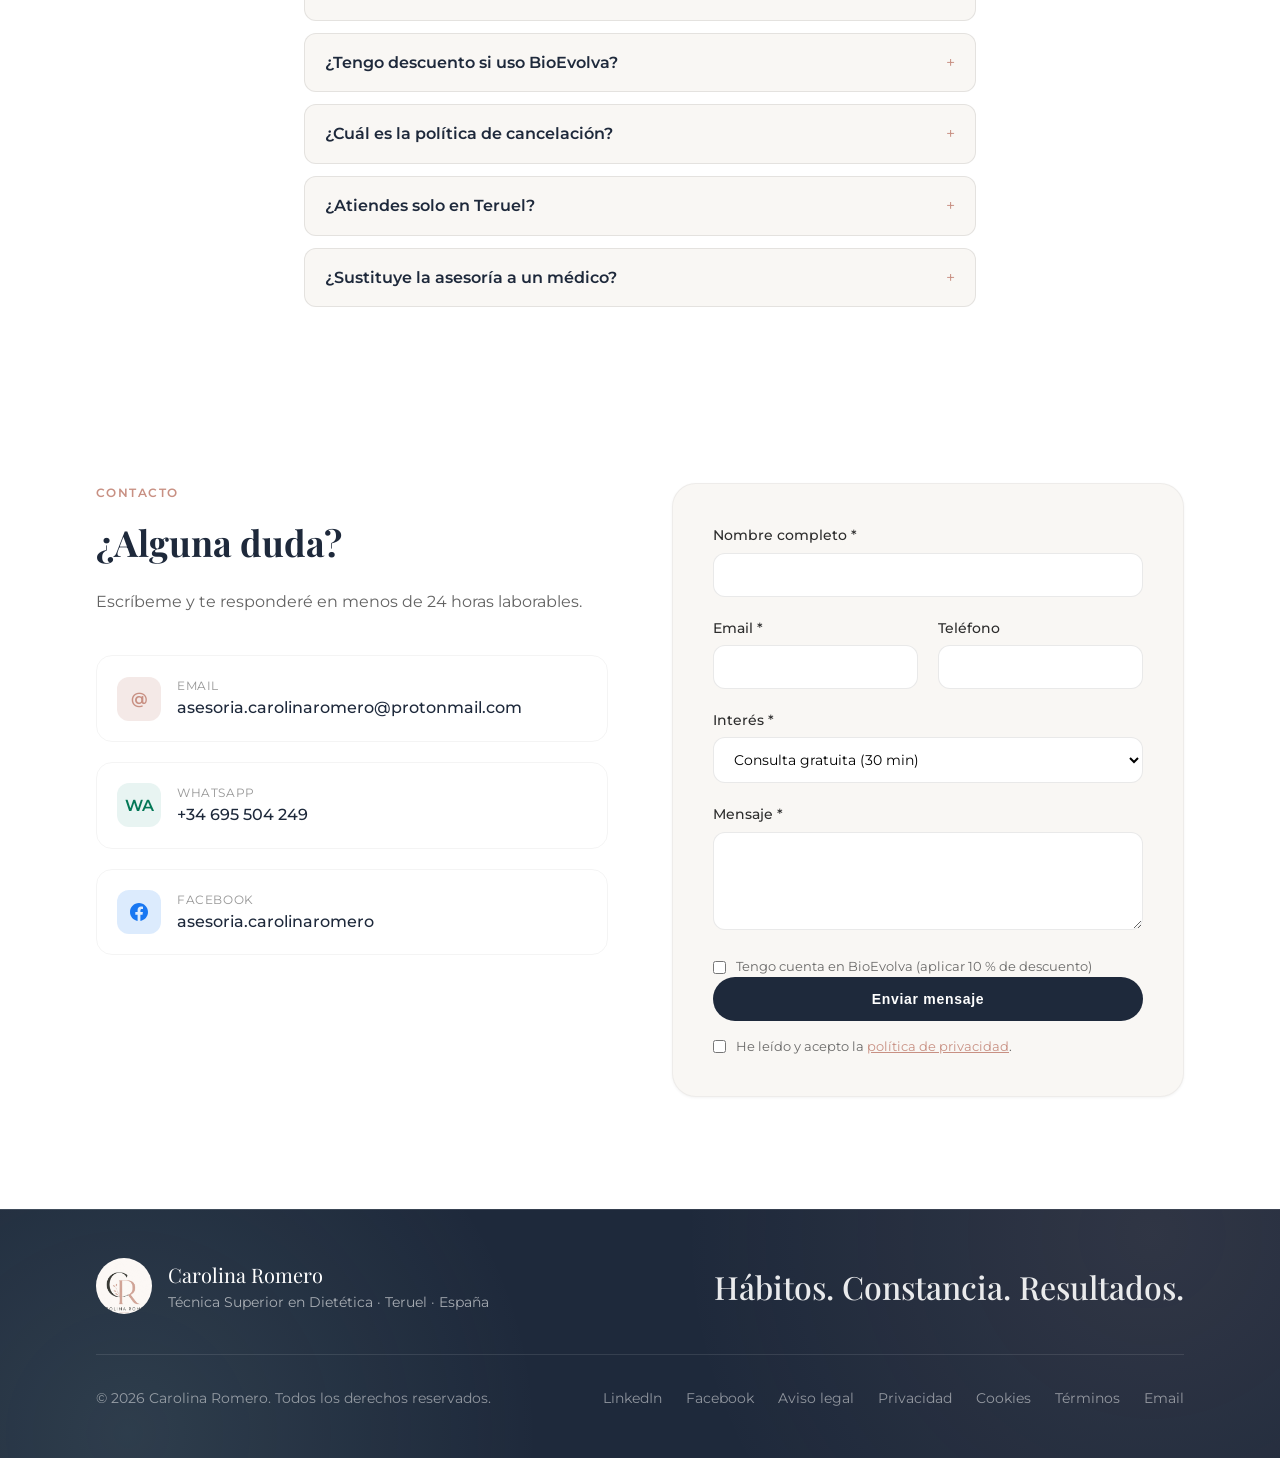
==== commit 9cb67839: "Añadir backend Docker, lista de espera y mejoras de conversion Co-authored-by: Cursor <cursoragent@c" ====
--- a/index.html
+++ b/index.html
@@ -3,6 +3,7 @@
   <head>
     <meta charset="UTF-8" />
     <meta name="viewport" content="width=device-width, initial-scale=1.0" />
+    <meta name="api-base-url" content="" />
     <title>Carolina Romero — Asesoría en Dietética Online | Teruel · España</title>
     <meta
       name="description"
@@ -17,14 +18,14 @@
       content="Menús personalizados, seguimiento y grupos WhatsApp. Consulta informativa gratuita de 30 min. Atiendo online en toda España desde Teruel."
     />
     <meta property="og:url" content="https://carol-88.github.io/carolina-romero-dietista/" />
-    <meta property="og:image" content="https://carol-88.github.io/carolina-romero-dietista/images/apple-touch-icon.png" />
+    <meta property="og:image" content="https://carol-88.github.io/carolina-romero-dietista/images/og-card.png" />
     <meta name="twitter:card" content="summary" />
     <meta name="twitter:title" content="Carolina Romero — Asesoría en Dietética Online" />
     <meta
       name="twitter:description"
       content="Plan trimestral con menús semanales y grupo de apoyo. Consulta gratuita 30 min. Teruel · España."
     />
-    <meta name="twitter:image" content="https://carol-88.github.io/carolina-romero-dietista/images/apple-touch-icon.png" />
+    <meta name="twitter:image" content="https://carol-88.github.io/carolina-romero-dietista/images/og-card.png" />
     <link rel="icon" href="favicon.ico" sizes="any" />
     <link rel="icon" href="images/favicon-32x32.png" type="image/png" sizes="32x32" />
     <link rel="icon" href="images/favicon-16x16.png" type="image/png" sizes="16x16" />
@@ -35,7 +36,7 @@
       href="https://fonts.googleapis.com/css2?family=Montserrat:wght@400;500;600;700&family=Playfair+Display:wght@400;500;600;700&display=swap"
       rel="stylesheet"
     />
-    <link rel="stylesheet" href="css/styles.css?v=10" />
+    <link rel="stylesheet" href="css/styles.css?v=11" />
     <script type="application/ld+json">
       {
         "@context": "https://schema.org",
@@ -55,7 +56,9 @@
             "areaServed": { "@type": "Country", "name": "España" },
             "sameAs": [
               "https://www.linkedin.com/in/carolina-romero-c/",
-              "https://www.facebook.com/asesoria.carolinaromero/"
+              "https://www.facebook.com/asesoria.carolinaromero/",
+              "https://bioevolva.es",
+              "https://www.instagram.com/bioevolva/"
             ],
             "knowsAbout": ["Nutrición", "Dietética", "Educación alimentaria", "Hábitos saludables"]
           },
@@ -65,7 +68,57 @@
             "description": "Asesoría en alimentación y hábitos para personas sanas. Online en toda España.",
             "provider": { "@type": "Person", "name": "Carolina Romero" },
             "areaServed": "ES",
-            "serviceType": "Asesoría en dietética online"
+            "serviceType": "Asesoría en dietética online",
+            "offers": [
+              {
+                "@type": "Offer",
+                "name": "Consulta informativa gratuita",
+                "price": "0",
+                "priceCurrency": "EUR",
+                "description": "Videollamada de 30 minutos sin compromiso"
+              },
+              {
+                "@type": "Offer",
+                "name": "Cita única",
+                "price": "49",
+                "priceCurrency": "EUR"
+              },
+              {
+                "@type": "Offer",
+                "name": "Plan trimestral",
+                "price": "179",
+                "priceCurrency": "EUR"
+              }
+            ]
+          },
+          {
+            "@type": "FAQPage",
+            "mainEntity": [
+              {
+                "@type": "Question",
+                "name": "¿Puedo contratar un plan de pago ya?",
+                "acceptedAnswer": {
+                  "@type": "Answer",
+                  "text": "Los planes de pago se activarán cuando formalice la actividad como autónoma. Puedes reservar la consulta gratuita de 30 min y apuntarte a lista de espera."
+                }
+              },
+              {
+                "@type": "Question",
+                "name": "¿Cómo funcionan los grupos de WhatsApp?",
+                "acceptedAnswer": {
+                  "@type": "Answer",
+                  "text": "Solo para clientas del plan trimestral y de forma voluntaria. Máximo 10 personas con objetivo similar."
+                }
+              },
+              {
+                "@type": "Question",
+                "name": "¿Tengo descuento si uso BioEvolva?",
+                "acceptedAnswer": {
+                  "@type": "Answer",
+                  "text": "Sí. Las personas con cuenta activa en BioEvolva tienen un 10 % de descuento en todos los planes de asesoría."
+                }
+              }
+            ]
           }
         ]
       }
@@ -160,6 +213,60 @@
         </div>
       </section>
 
+      <section id="como-funciona" class="como-funciona">
+        <div class="container">
+          <div class="section-intro">
+            <p class="eyebrow">Cómo funciona</p>
+            <h2>Cuatro pasos para empezar</h2>
+          </div>
+          <ol class="steps-list">
+            <li class="step-card">
+              <span class="step-num" aria-hidden="true">1</span>
+              <h3>Cuestionario previo</h3>
+              <p>
+                Formulario sobre hábitos, objetivos y salud. Me permite preparar
+                la consulta y valorar el encaje.
+              </p>
+            </li>
+            <li class="step-card">
+              <span class="step-num" aria-hidden="true">2</span>
+              <h3>Consulta gratuita (30 min)</h3>
+              <p>
+                Videollamada para conocernos, explicar planes y resolver dudas.
+                Sin compromiso ni contratación.
+              </p>
+            </li>
+            <li class="step-card">
+              <span class="step-num" aria-hidden="true">3</span>
+              <h3>Tu plan personalizado</h3>
+              <p>
+                Menús semanales, pautas claras y educación alimentaria adaptada
+                a tu vida real.
+              </p>
+            </li>
+            <li class="step-card">
+              <span class="step-num" aria-hidden="true">4</span>
+              <h3>Seguimiento y grupo</h3>
+              <p>
+                Revisiones, ajustes según progreso y, si lo deseas en el trimestral,
+                acceso voluntario al grupo WhatsApp de apoyo.
+              </p>
+            </li>
+          </ol>
+
+          <div class="consulta-gratis-box">
+            <h3>Qué incluye la consulta gratuita de 30 min</h3>
+            <ul>
+              <li>Conocernos y entender tu objetivo y contexto</li>
+              <li>Explicarte cómo trabajo (menús, seguimiento, BioEvolva, grupo opcional)</li>
+              <li>Resolver dudas sobre planes y precios</li>
+              <li>Valorar si encajamos — <strong>sin presión ni venta agresiva</strong></li>
+            </ul>
+            <a href="#reserva" class="btn btn-rose">Reservar consulta gratis</a>
+          </div>
+        </div>
+      </section>
+
       <section id="para-quien" class="para-quien">
         <div class="container">
           <div class="section-intro">
@@ -181,6 +288,27 @@
               <p>Valoras el seguimiento, los menús claros y un grupo que te motive.</p>
             </article>
           </div>
+        </div>
+      </section>
+
+      <section id="para-quien-no" class="para-quien para-quien-no">
+        <div class="container">
+          <div class="section-intro">
+            <p class="eyebrow">Importante</p>
+            <h2>Para quién no es esta asesoría</h2>
+            <p>Trabajo con personas sanas en educación alimentaria. En estos casos debes acudir a tu médico o a un profesional sanitario especializado:</p>
+          </div>
+          <ul class="exclusion-list">
+            <li>Enfermedades que requieren dieta terapéutica (diabetes no controlada, IRC, etc.)</li>
+            <li>Embarazo, lactancia o alimentación infantil especializada</li>
+            <li>Trastornos de la conducta alimentaria (TCA)</li>
+            <li>Alergias o intolerancias graves sin seguimiento médico</li>
+            <li>Menores de edad sin supervisión de padre, madre o tutor</li>
+          </ul>
+          <p class="exclusion-note">
+            Si tienes dudas sobre tu caso, reserva la consulta gratuita y lo valoramos juntas.
+            Ante cualquier patología, tu médico es la referencia.
+          </p>
         </div>
       </section>
 
@@ -221,6 +349,7 @@
               <p class="pricing-amount">179 €</p>
               <p class="pricing-amount-alt">BioEvolva: <strong>161 €</strong></p>
               <p class="pricing-period">12 semanas de acompañamiento</p>
+              <p class="pricing-week">≈ 15 €/semana de acompañamiento</p>
               <ul class="pricing-features">
                 <li>Consulta inicial de 1 hora</li>
                 <li>12 menús semanales adaptados</li>
@@ -269,8 +398,64 @@
                   <td>No</td>
                   <td>Opcional (máx. 10)</td>
                 </tr>
+                <tr>
+                  <th scope="row">Coste orientativo / semana</th>
+                  <td>—</td>
+                  <td>≈ 15 €</td>
+                </tr>
               </tbody>
             </table>
+          </div>
+
+          <div id="lista-espera" class="waitlist-box">
+            <h3>Lista de espera — conserva el precio actual</h3>
+            <p>
+              Los planes de pago se abrirán al formalizar la autónoma. Déjame tu email
+              y te aviso antes de abrir plazas.
+            </p>
+            <form id="waitlist-form" class="waitlist-form" novalidate>
+              <div class="visually-hidden" aria-hidden="true">
+                <label for="waitlist-website">Web</label>
+                <input id="waitlist-website" name="website" type="text" tabindex="-1" autocomplete="off" />
+              </div>
+              <div class="form-row">
+                <div class="form-group">
+                  <label for="waitlist-email">Email *</label>
+                  <input id="waitlist-email" name="email" type="email" required autocomplete="email" />
+                </div>
+                <div class="form-group">
+                  <label for="waitlist-plan">Plan de interés *</label>
+                  <select id="waitlist-plan" name="plan" required>
+                    <option value="trimestral">Plan trimestral (179 €)</option>
+                    <option value="cita-unica">Cita única (49 €)</option>
+                  </select>
+                </div>
+              </div>
+              <label class="form-checkbox">
+                <input type="checkbox" name="bioevolva_user" />
+                <span>Tengo cuenta en BioEvolva (10 % dto.)</span>
+              </label>
+              <div id="waitlist-bioevolva-fields" class="bioevolva-fields" hidden>
+                <div class="form-group">
+                  <label for="waitlist-bioevolva-email">Email de tu cuenta BioEvolva *</label>
+                  <input id="waitlist-bioevolva-email" name="bioevolva_email" type="email" autocomplete="email" />
+                </div>
+              </div>
+              <label class="form-checkbox">
+                <input type="checkbox" name="privacy" required />
+                <span>
+                  Acepto la
+                  <a href="legal/privacidad.html" target="_blank" rel="noopener">política de privacidad</a>.
+                </span>
+              </label>
+              <button type="submit" class="btn btn-primary">Apuntarme a la lista</button>
+              <p id="waitlist-form-error" class="form-error" hidden role="alert"></p>
+            </form>
+            <div id="waitlist-success" class="form-success" role="status" aria-live="polite">
+              <div class="form-success-icon" aria-hidden="true">✓</div>
+              <h3>¡Estás en la lista!</h3>
+              <p>Te escribiré cuando abra plazas para planes de pago.</p>
+            </div>
           </div>
         </div>
       </section>
@@ -338,49 +523,6 @@
               Normas de respeto y privacidad en cada grupo.
             </p>
           </div>
-        </div>
-      </section>
-
-      <section id="como-funciona" class="como-funciona">
-        <div class="container">
-          <div class="section-intro">
-            <p class="eyebrow">Cómo funciona</p>
-            <h2>Cuatro pasos para empezar</h2>
-          </div>
-          <ol class="steps-list">
-            <li class="step-card">
-              <span class="step-num" aria-hidden="true">1</span>
-              <h3>Cuestionario previo</h3>
-              <p>
-                Formulario completo sobre tus hábitos, objetivos y salud.
-                Me permite preparar la consulta y valorar el encaje.
-              </p>
-            </li>
-            <li class="step-card">
-              <span class="step-num" aria-hidden="true">2</span>
-              <h3>Consulta gratuita (30 min)</h3>
-              <p>
-                Videollamada para conocernos, explicar planes y resolver dudas.
-                Sin compromiso ni contratación.
-              </p>
-            </li>
-            <li class="step-card">
-              <span class="step-num" aria-hidden="true">3</span>
-              <h3>Tu plan personalizado</h3>
-              <p>
-                Menús semanales, pautas claras y educación alimentaria adaptada
-                a tu vida real.
-              </p>
-            </li>
-            <li class="step-card">
-              <span class="step-num" aria-hidden="true">4</span>
-              <h3>Seguimiento y grupo</h3>
-              <p>
-                Revisiones, ajustes según progreso y, si lo deseas en el trimestral,
-                acceso voluntario al grupo WhatsApp de apoyo.
-              </p>
-            </li>
-          </ol>
         </div>
       </section>
 
@@ -447,7 +589,7 @@
               Certificado provisional en vigor mientras se expide el título definitivo.
             </p>
             <p class="about-text">
-              Desde Teruel atiendo online a toda España. Mi enfoque es práctico:
+              Desde Teruel (Aragón) atiendo online a toda España. Mi enfoque es práctico:
               menús que encajan en tu día a día, educación nutricional sin
               restricciones extremas y acompañamiento cercano.
             </p>
@@ -473,6 +615,14 @@
               >
                 Facebook
               </a>
+              <a
+                href="https://www.instagram.com/bioevolva/"
+                target="_blank"
+                rel="noopener noreferrer"
+                class="btn btn-outline"
+              >
+                Instagram
+              </a>
             </div>
           </div>
           <div class="credentials-grid">
@@ -496,7 +646,7 @@
         </div>
       </section>
 
-      <section id="opiniones" class="testimonials">
+      <section id="opiniones" class="testimonials" hidden>
         <div class="container">
           <div class="section-intro">
             <p class="eyebrow">Opiniones</p>
@@ -514,6 +664,38 @@
         </div>
       </section>
 
+      <section id="casos-tipo" class="testimonials casos-tipo">
+        <div class="container">
+          <div class="section-intro">
+            <p class="eyebrow">Ejemplos</p>
+            <h2>Casos tipo (anonimizados)</h2>
+            <p>Situaciones habituales con las que trabajo. Los nombres son ficticios.</p>
+          </div>
+          <div class="testimonials-grid">
+            <article class="testimonial-card">
+              <p class="testimonial-text">
+                «Llevaba meses picoteando por la noche. Con menús semanales y revisiones
+                quincenales bajé 4 kg en 3 meses sin pasar hambre.»
+              </p>
+              <footer>
+                <cite class="testimonial-author">Laura, 34 años</cite>
+                <span class="testimonial-context">Plan trimestral · recomposición</span>
+              </footer>
+            </article>
+            <article class="testimonial-card">
+              <p class="testimonial-text">
+                «Quería organizarme mejor sin dietas raras. La cita única me dio un menú
+                claro y pautas que sigo meses después.»
+              </p>
+              <footer>
+                <cite class="testimonial-author">Elena, 41 años</cite>
+                <span class="testimonial-context">Cita única · hábitos</span>
+              </footer>
+            </article>
+          </div>
+        </div>
+      </section>
+
       <section id="faq" class="faq">
         <div class="container">
           <div class="section-header faq-header">
@@ -561,6 +743,15 @@
                 tienen un <strong>10 % de descuento</strong> en todos los planes de asesoría
                 (44 € cita única, 161 € trimestral, 38 € seguimiento). Indica tu email de
                 registro al reservar o escribirme.
+              </p>
+            </details>
+            <details class="faq-item">
+              <summary>¿Cuál es la política de cancelación?</summary>
+              <p>
+                Para la <strong>consulta gratuita</strong>, puedes cancelar o cambiar la cita
+                con al menos 24 h de antelación por email o WhatsApp. Para sesiones de pago
+                (cuando estén activas), las condiciones concretas de cancelación y reprogramación
+                se indicarán por escrito antes de contratar.
               </p>
             </details>
             <details class="faq-item">
@@ -630,6 +821,10 @@
 
           <div class="contact-form-wrap">
             <form id="contact-form" class="contact-form" novalidate>
+              <div class="visually-hidden" aria-hidden="true">
+                <label for="contact-website">Web</label>
+                <input id="contact-website" name="website" type="text" tabindex="-1" autocomplete="off" />
+              </div>
               <div class="form-group">
                 <label for="name">Nombre completo *</label>
                 <input id="name" name="name" type="text" required autocomplete="name" />
@@ -657,7 +852,18 @@
                 <label for="message">Mensaje *</label>
                 <textarea id="message" name="message" required rows="4"></textarea>
               </div>
+              <label class="form-checkbox">
+                <input type="checkbox" name="bioevolva_user" />
+                <span>Tengo cuenta en BioEvolva (aplicar 10 % de descuento)</span>
+              </label>
+              <div id="bioevolva-fields" class="bioevolva-fields" hidden>
+                <div class="form-group">
+                  <label for="bioevolva-email">Email de tu cuenta BioEvolva *</label>
+                  <input id="bioevolva-email" name="bioevolva_email" type="email" autocomplete="email" />
+                </div>
+              </div>
               <button type="submit" class="btn btn-primary btn-full">Enviar mensaje</button>
+              <p id="contact-form-error" class="form-error" hidden role="alert"></p>
               <label class="form-checkbox">
                 <input type="checkbox" name="privacy" required />
                 <span>
@@ -668,9 +874,10 @@
             </form>
             <div id="form-success" class="form-success" role="status" aria-live="polite">
               <div class="form-success-icon" aria-hidden="true">✓</div>
-              <h3>Mensaje preparado</h3>
-              <p>
-                Se abrirá tu correo. Si no, escribe a
+              <h3>Mensaje enviado</h3>
+              <p>
+                Gracias por escribirme. Te responderé en menos de 24 h laborables.
+                Si no recibes respuesta, escribe a
                 <a href="mailto:asesoria.carolinaromero@protonmail.com">asesoria.carolinaromero@protonmail.com</a>.
               </p>
             </div>
@@ -680,7 +887,8 @@
     </main>
 
     <a
-      href="https://wa.me/34695504249?text=Hola%20Carolina%2C%20me%20interesa%20la%20consulta%20informativa%20gratuita."
+      href="https://wa.me/34695504249"
+      data-whatsapp-link
       class="whatsapp-float"
       target="_blank"
       rel="noopener noreferrer"
@@ -721,6 +929,6 @@
     <script>
       document.getElementById("year").textContent = new Date().getFullYear();
     </script>
-    <script src="js/main.js?v=5" defer></script>
+    <script src="js/main.js?v=6" defer></script>
   </body>
 </html>
--- a/css/styles.css
+++ b/css/styles.css
@@ -1720,6 +1720,13 @@
   color: var(--mint);
 }
 
+.pricing-week {
+  margin-top: 0.35rem;
+  font-size: 0.8125rem;
+  color: var(--mint);
+  font-weight: 600;
+}
+
 .pricing-period {
   font-size: 0.875rem;
   color: color-mix(in srgb, white 65%, transparent);
@@ -1883,6 +1890,117 @@
   color: color-mix(in srgb, var(--charcoal) 78%, transparent);
 }
 
+.consulta-gratis-box {
+  margin-top: 2.5rem;
+  padding: 1.5rem;
+  border-radius: 1rem;
+  background: white;
+  border: 1px solid color-mix(in srgb, var(--rose) 25%, transparent);
+  box-shadow: 0 1px 3px rgb(0 0 0 / 5%);
+}
+
+.consulta-gratis-box h3 {
+  font-family: var(--font-serif);
+  font-size: 1.25rem;
+  color: var(--navy);
+}
+
+.consulta-gratis-box ul {
+  margin: 1rem 0 1.5rem;
+  padding-left: 1.25rem;
+  display: flex;
+  flex-direction: column;
+  gap: 0.5rem;
+  color: color-mix(in srgb, var(--charcoal) 78%, transparent);
+}
+
+.para-quien-no {
+  padding-top: 0;
+  background: color-mix(in srgb, var(--rose-light) 10%, white);
+}
+
+.exclusion-list {
+  max-width: 40rem;
+  margin: 0 auto;
+  padding-left: 1.25rem;
+  display: flex;
+  flex-direction: column;
+  gap: 0.5rem;
+  color: color-mix(in srgb, var(--charcoal) 78%, transparent);
+}
+
+.exclusion-note {
+  max-width: 40rem;
+  margin: 1.25rem auto 0;
+  font-size: 0.875rem;
+  line-height: 1.6;
+  color: color-mix(in srgb, var(--charcoal) 70%, transparent);
+  text-align: center;
+}
+
+.waitlist-box {
+  margin-top: 2.5rem;
+  padding: 1.75rem;
+  border-radius: 1rem;
+  background: color-mix(in srgb, white 10%, var(--navy));
+  border: 1px solid color-mix(in srgb, var(--mint) 35%, transparent);
+  color: white;
+}
+
+.waitlist-box h3 {
+  font-family: var(--font-serif);
+  font-size: 1.25rem;
+}
+
+.waitlist-box > p {
+  margin-top: 0.75rem;
+  font-size: 0.9375rem;
+  color: color-mix(in srgb, white 80%, transparent);
+}
+
+.waitlist-form {
+  margin-top: 1.25rem;
+}
+
+.waitlist-form .form-group label {
+  color: color-mix(in srgb, white 90%, transparent);
+}
+
+.waitlist-form .form-checkbox {
+  color: color-mix(in srgb, white 85%, transparent);
+}
+
+.waitlist-form .form-checkbox a {
+  color: var(--mint);
+}
+
+.waitlist-box .form-success h3,
+.waitlist-box .form-success p {
+  color: color-mix(in srgb, var(--charcoal) 80%, transparent);
+}
+
+.bioevolva-fields {
+  margin-top: 0.5rem;
+}
+
+.form-error {
+  margin-top: 1rem;
+  padding: 0.75rem 1rem;
+  border-radius: 0.5rem;
+  font-size: 0.875rem;
+  background: color-mix(in srgb, #dc2626 12%, white);
+  color: #991b1b;
+  border: 1px solid color-mix(in srgb, #dc2626 25%, transparent);
+}
+
+.casos-tipo .testimonial-text {
+  font-style: normal;
+}
+
+.waitlist-box .form-success.visible {
+  padding: 2rem 0 0;
+}
+
 .como-funciona {
   padding: 4rem 0;
   background: white;
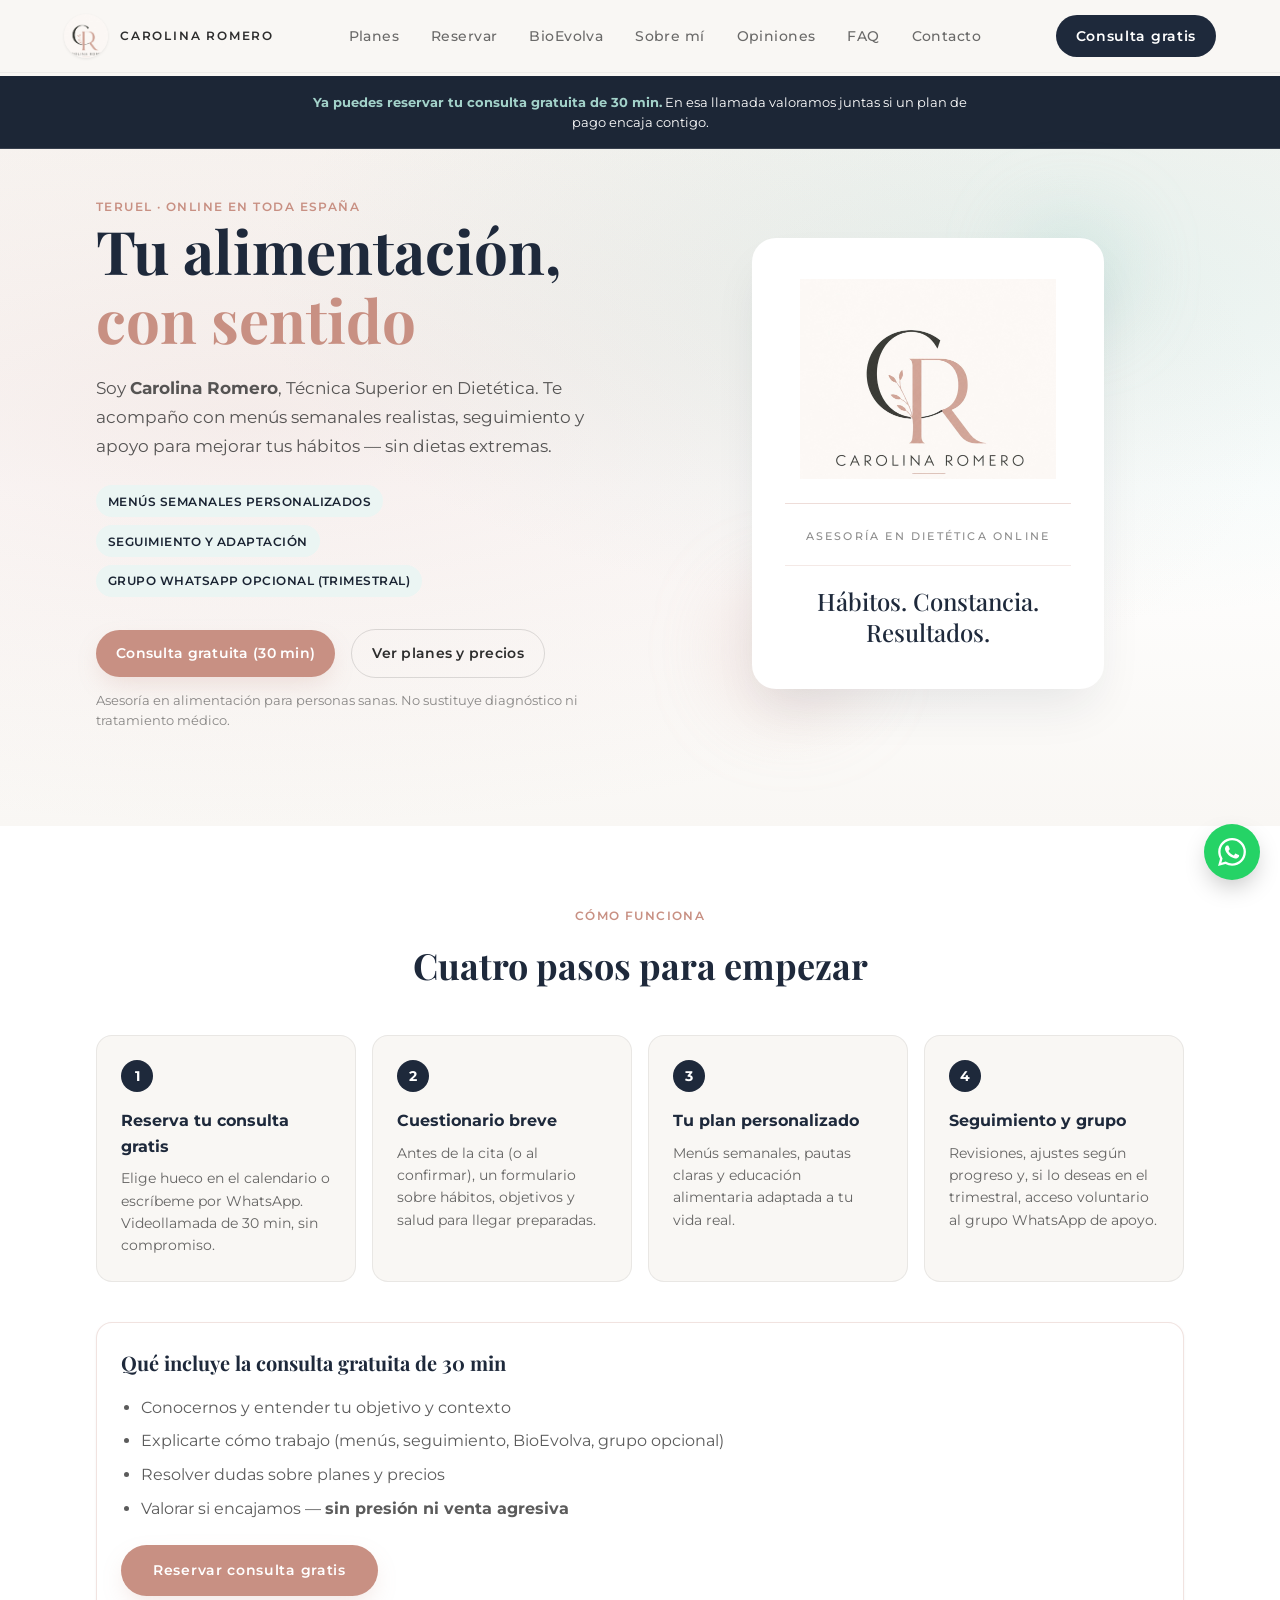
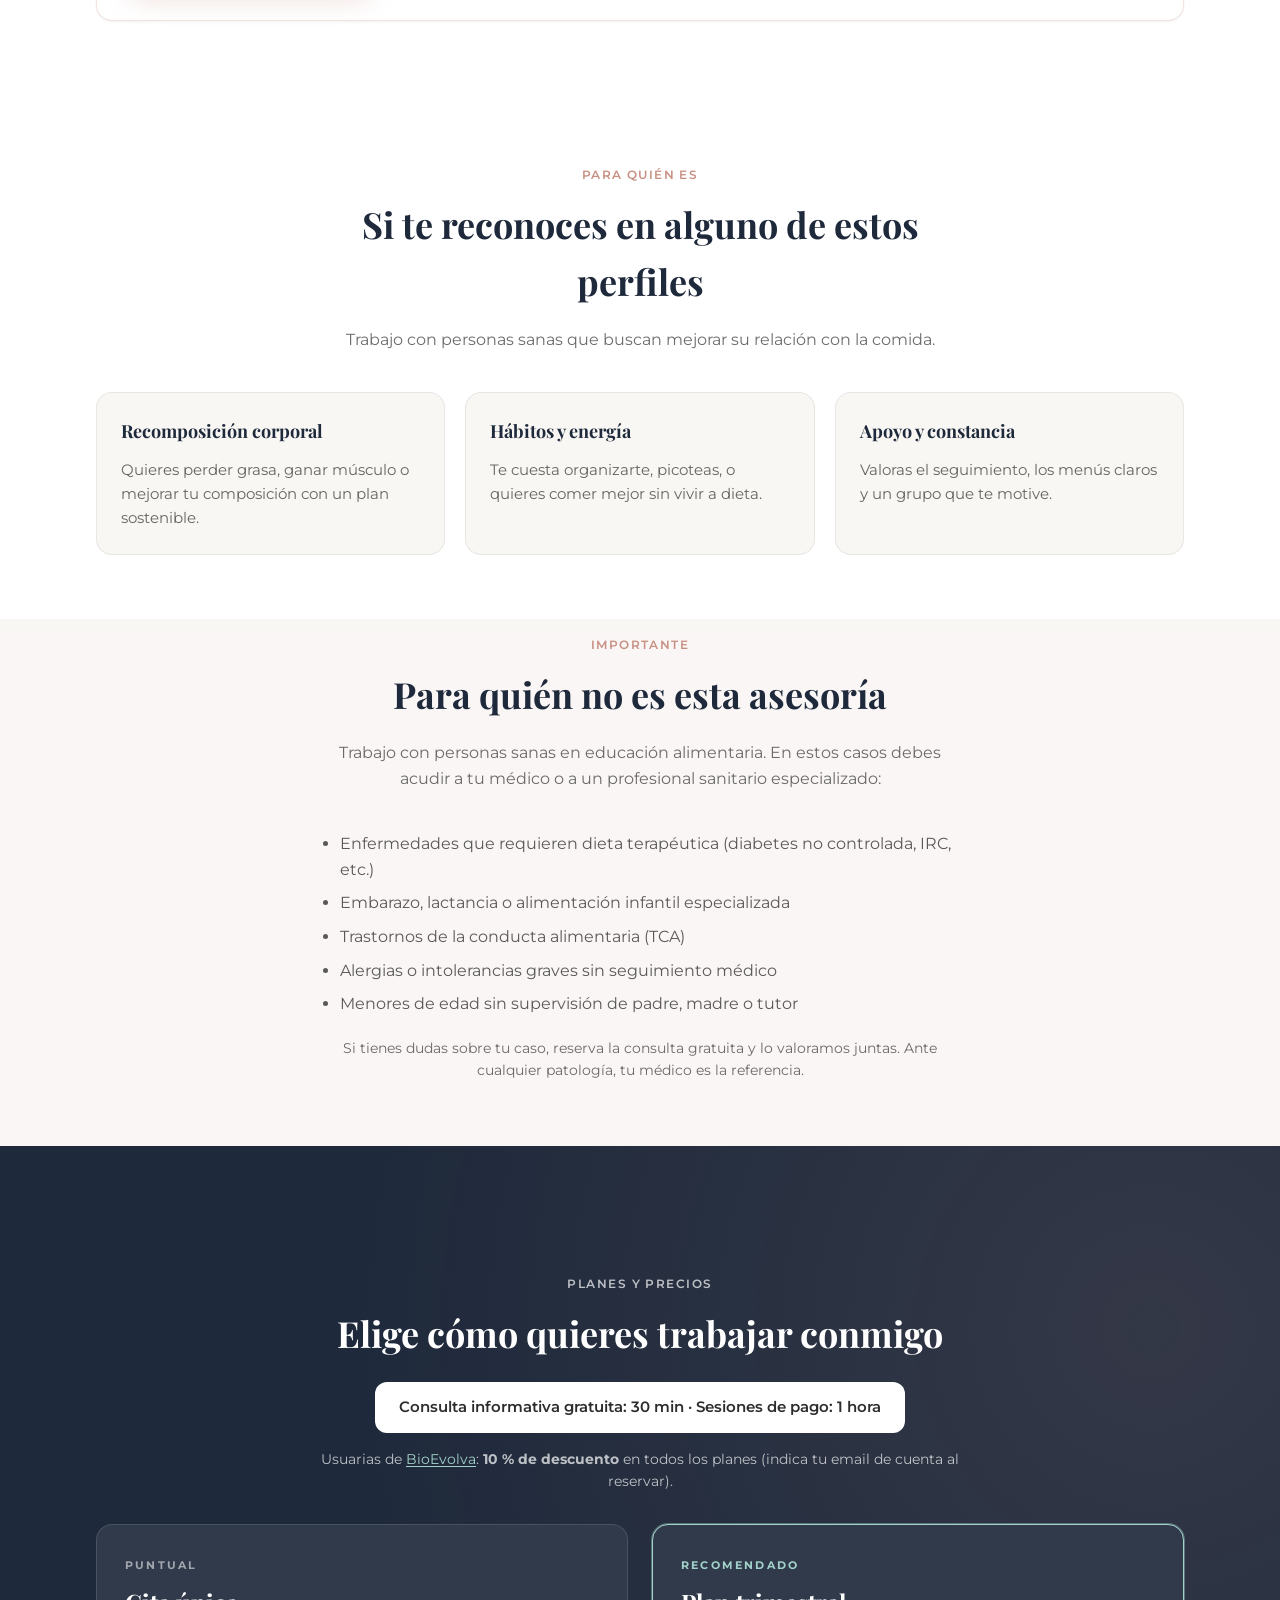
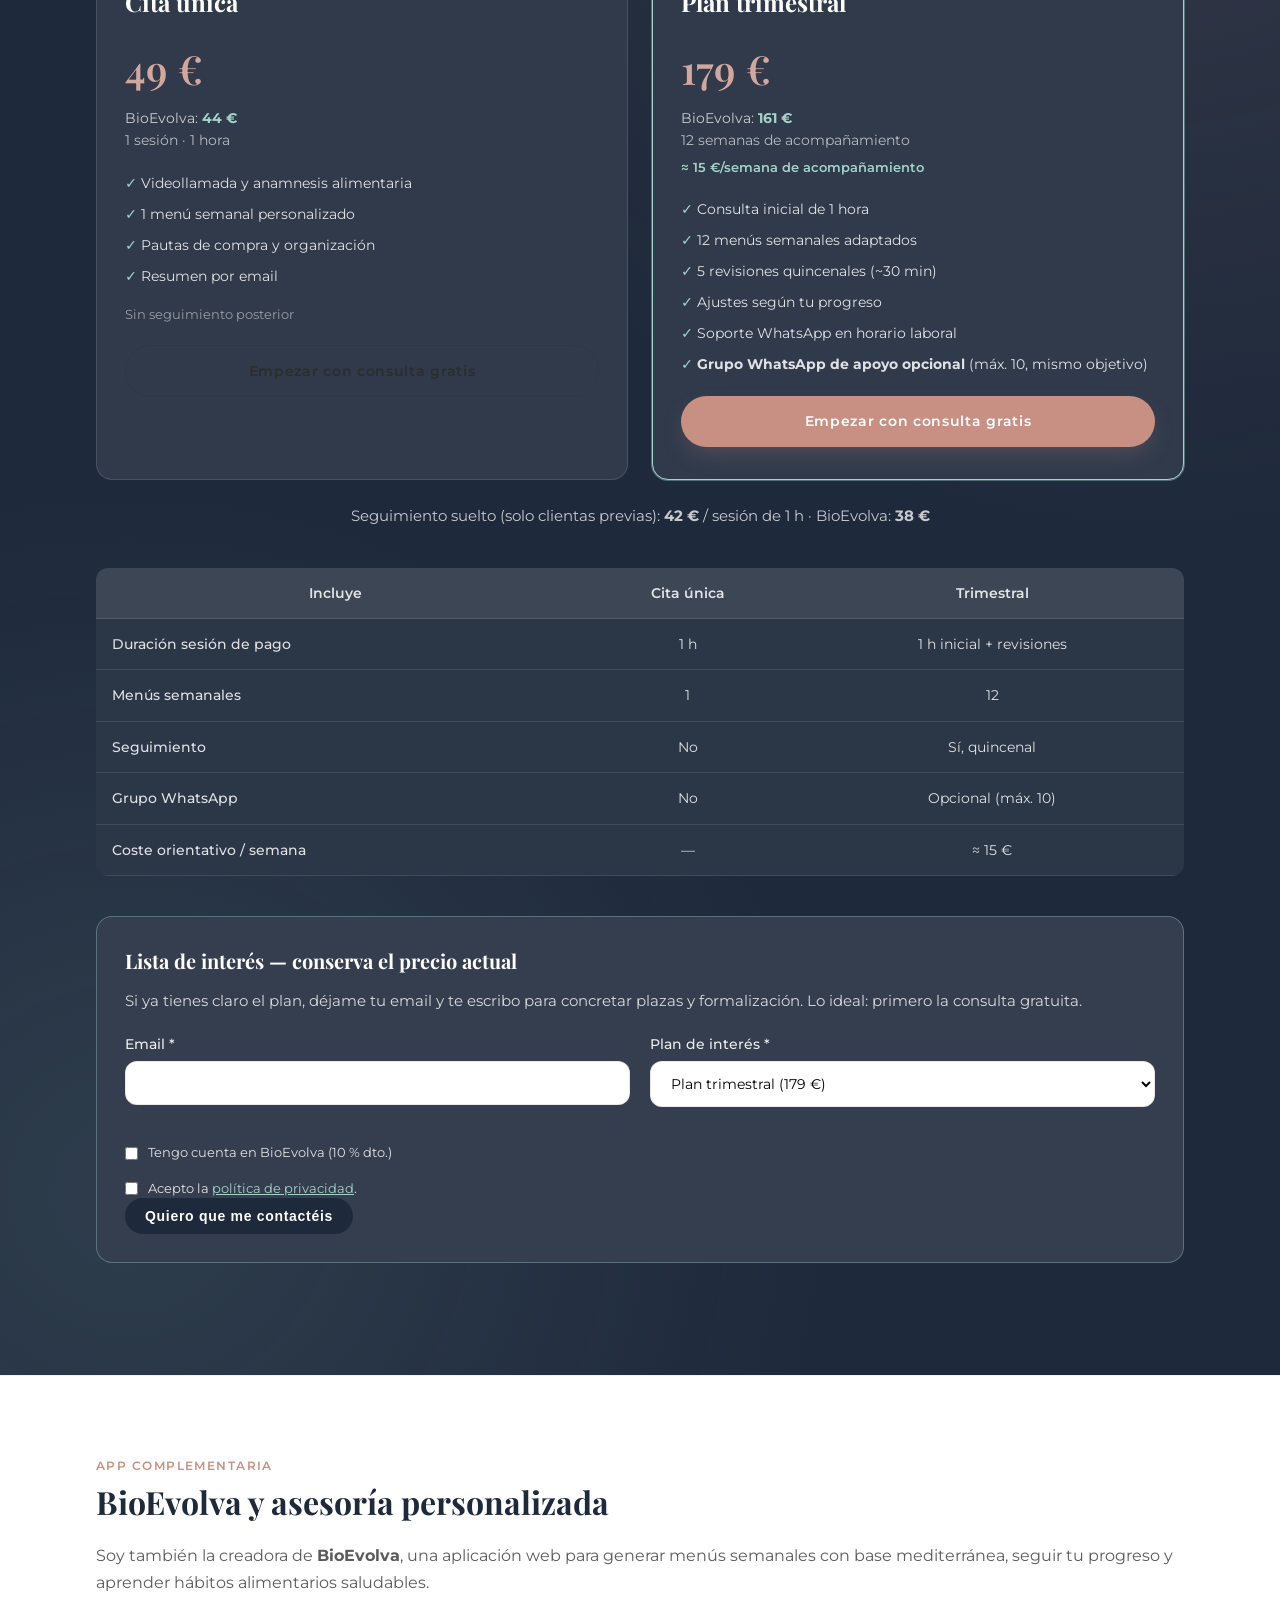
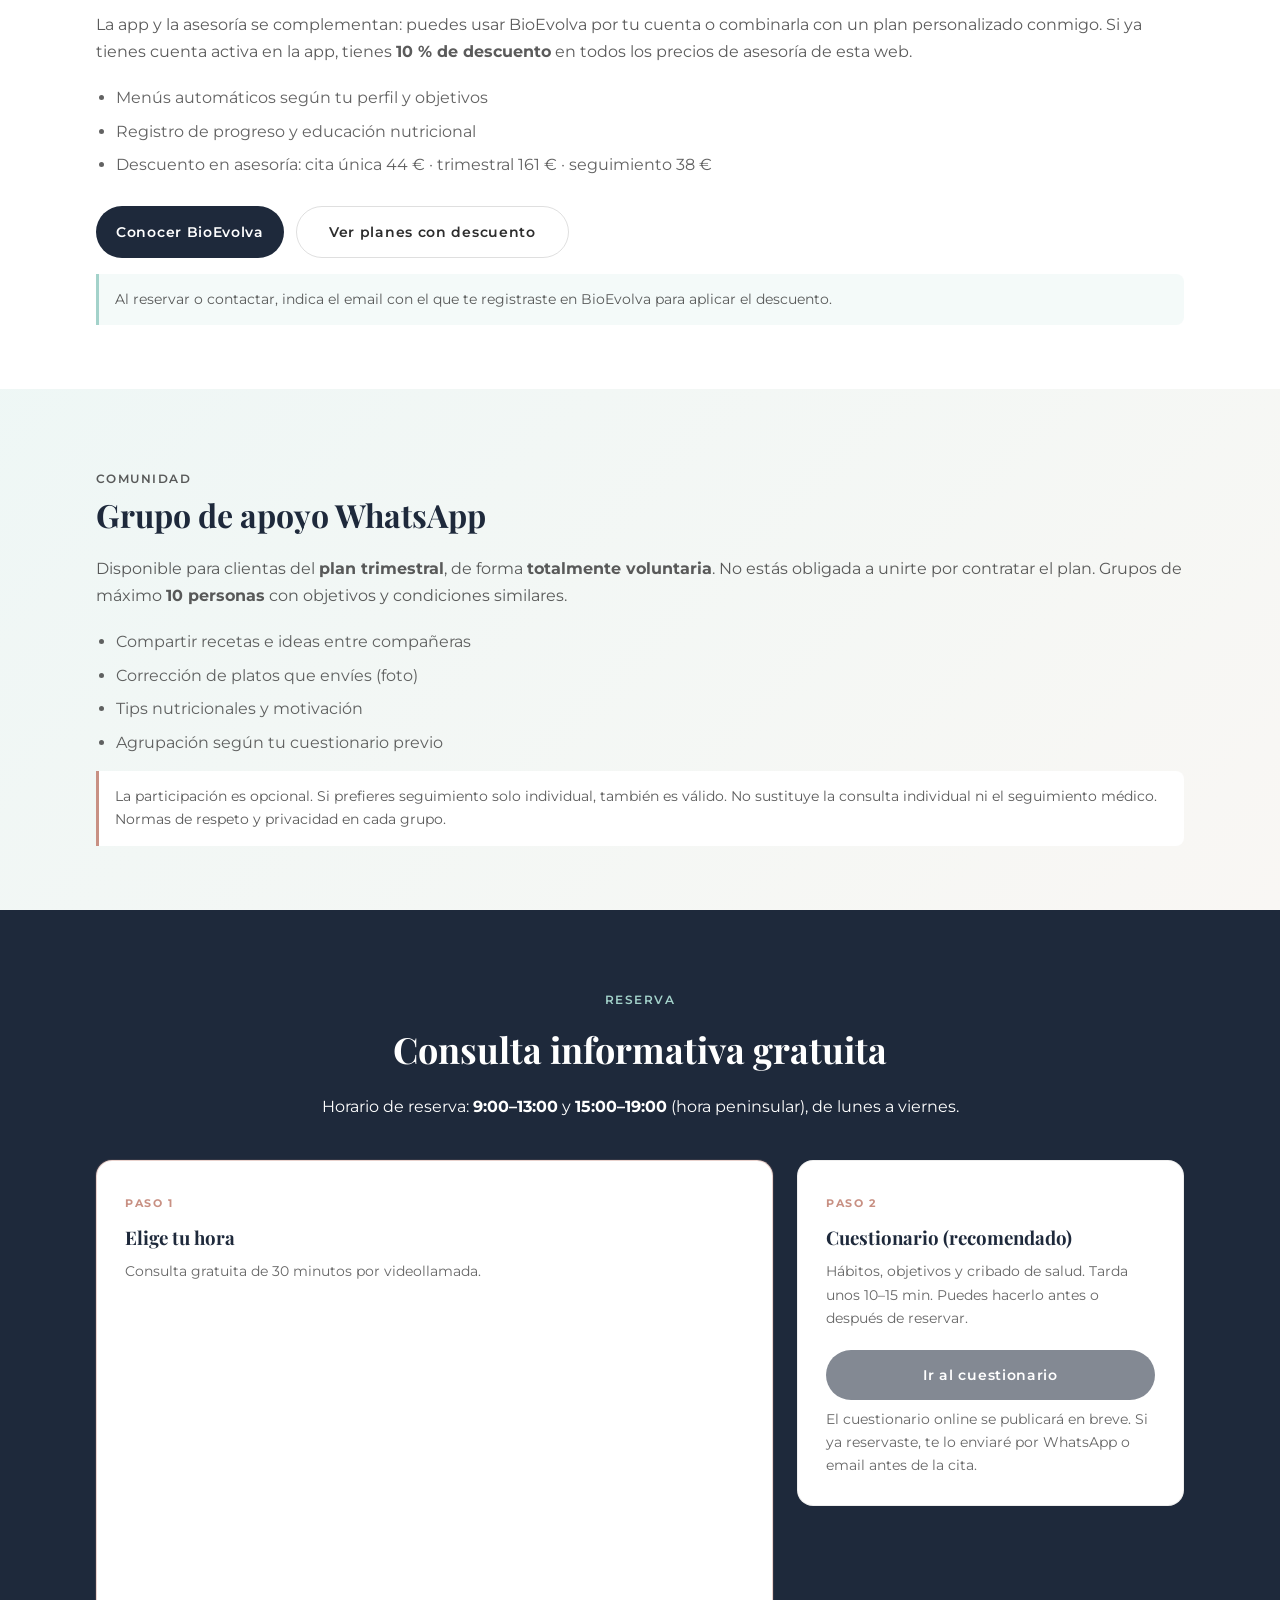
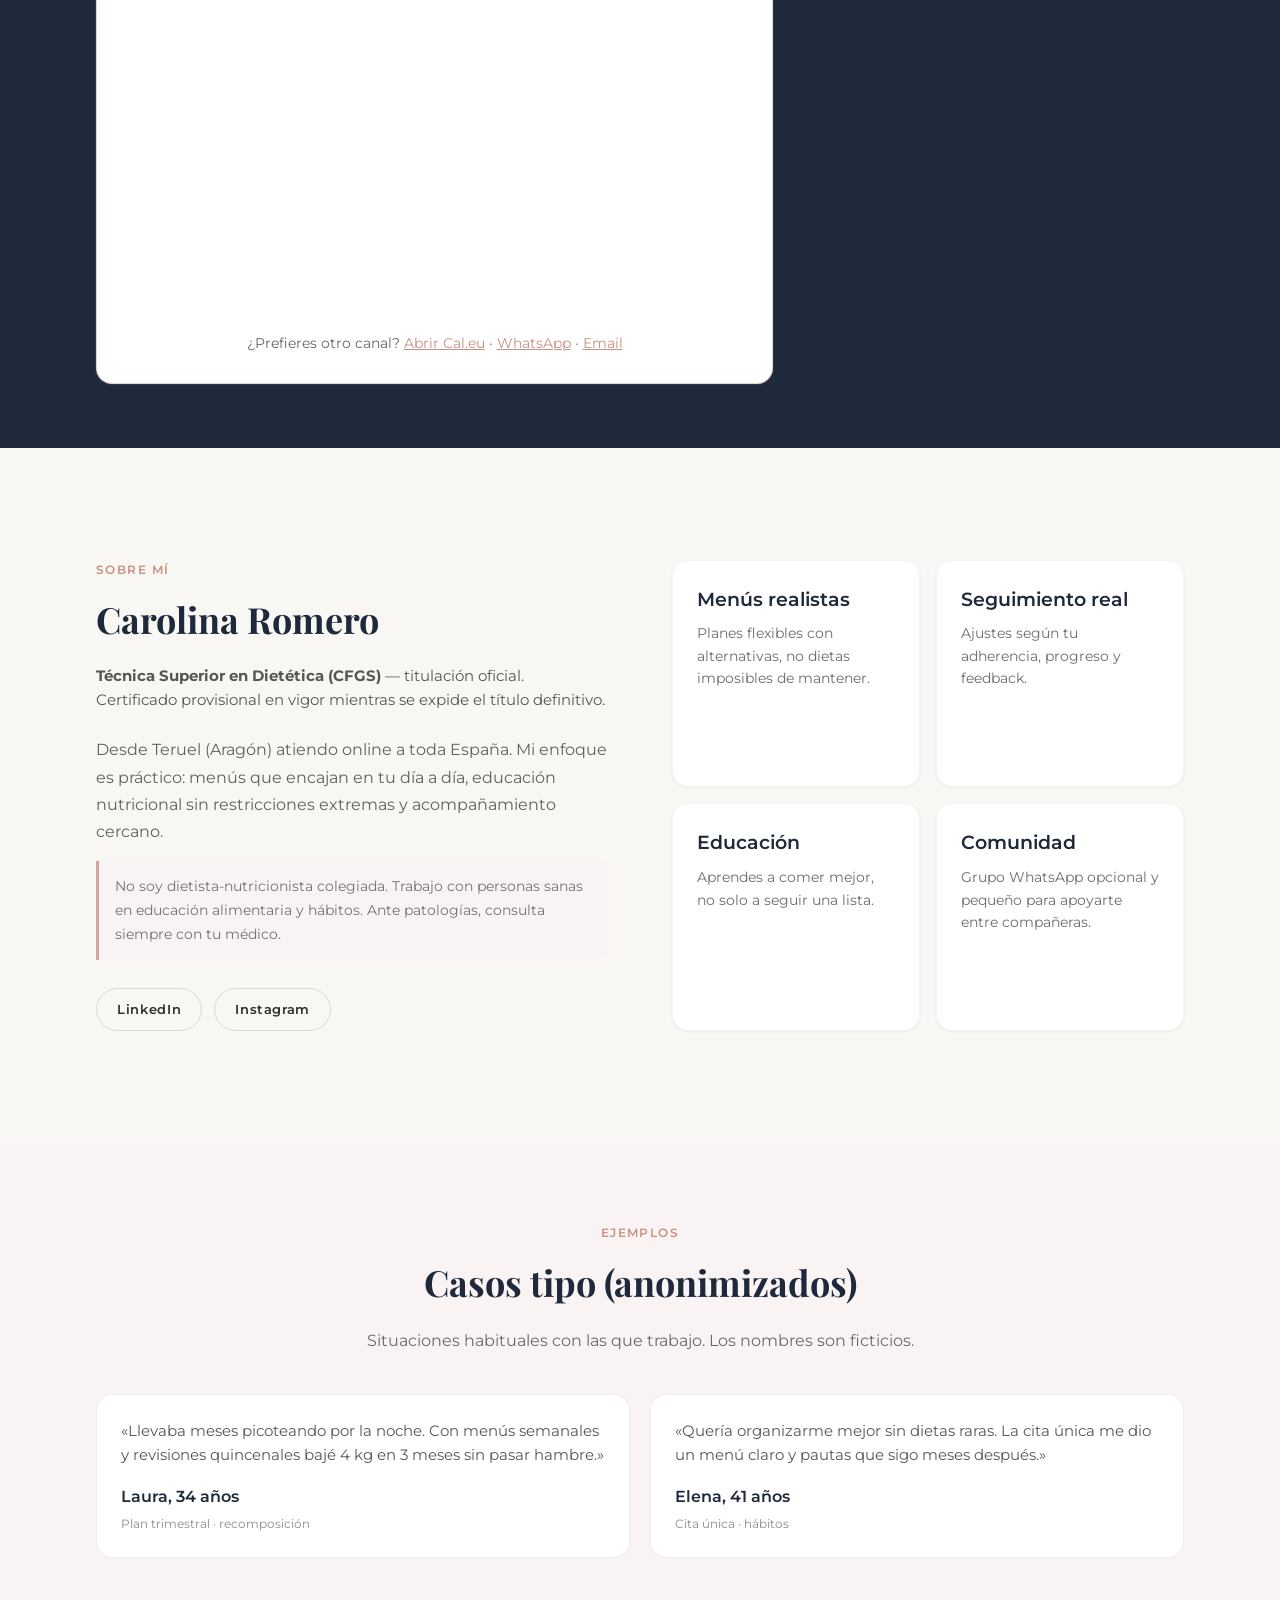
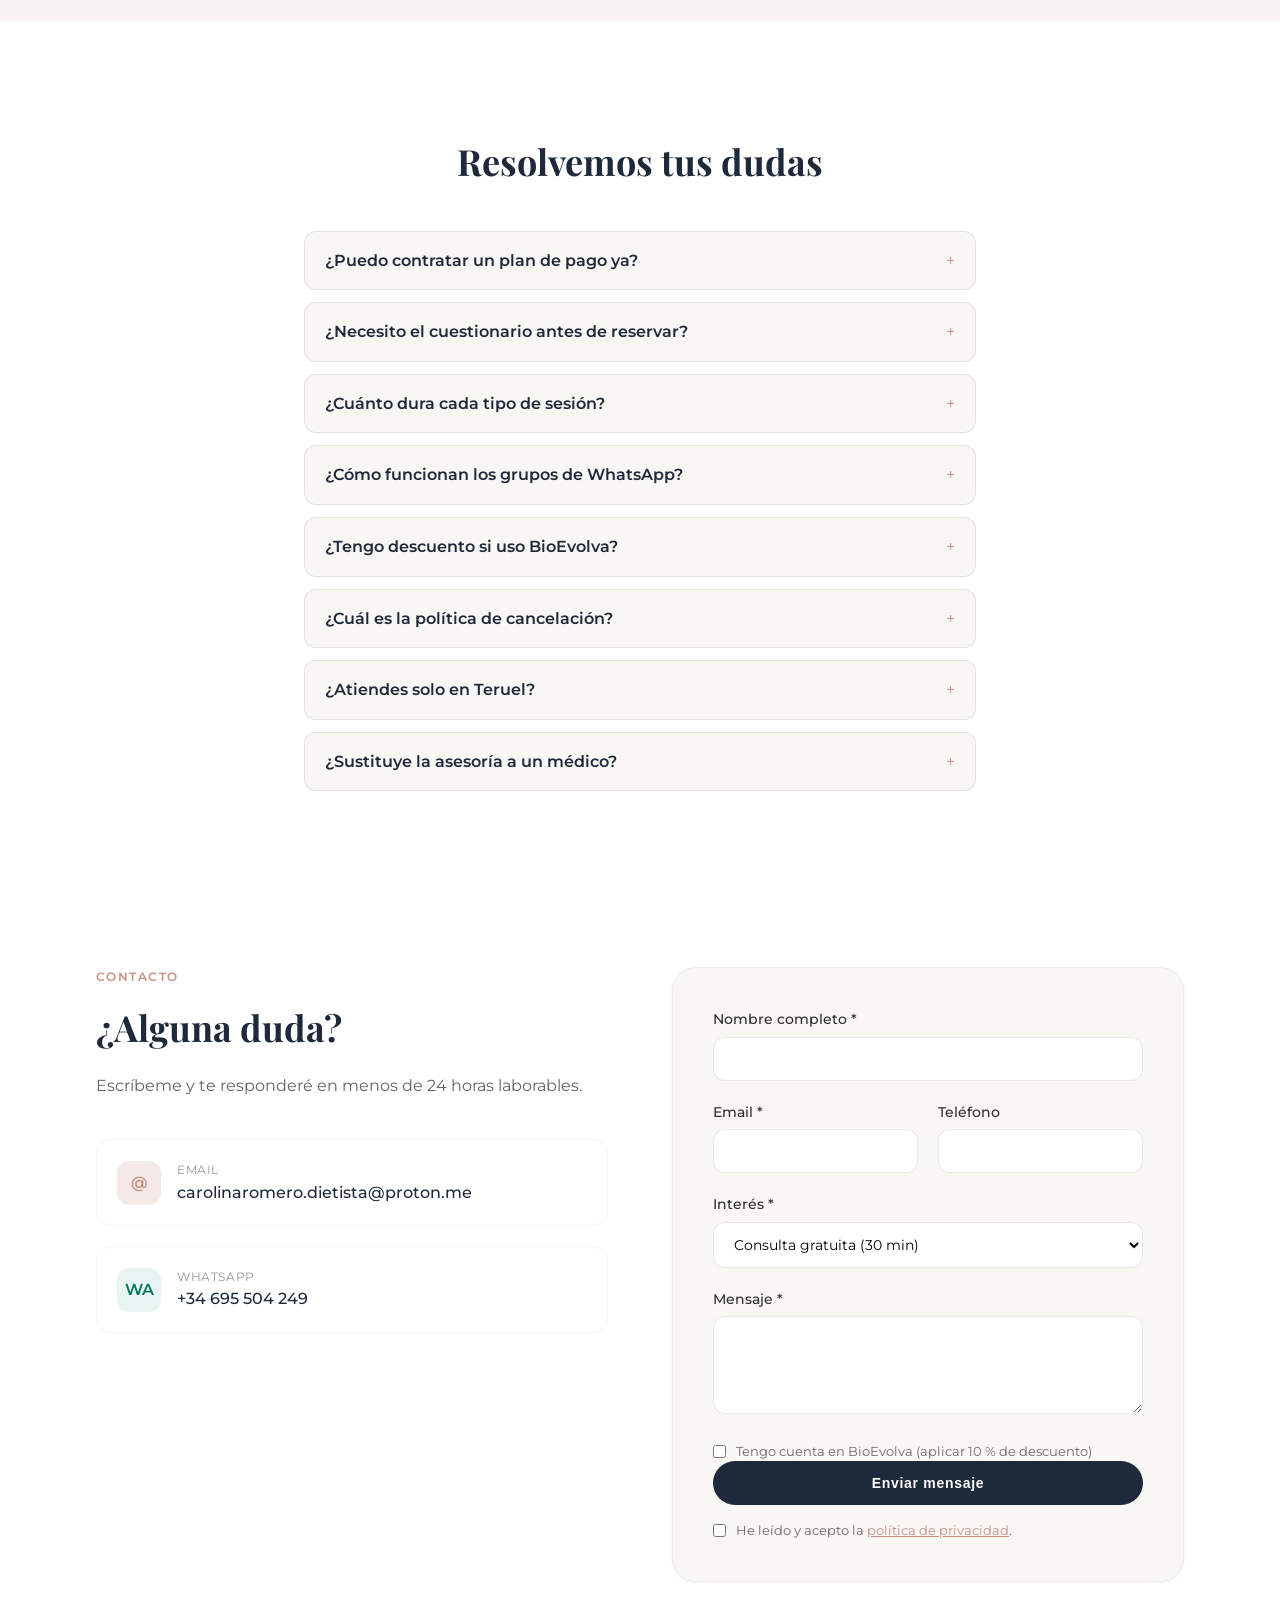
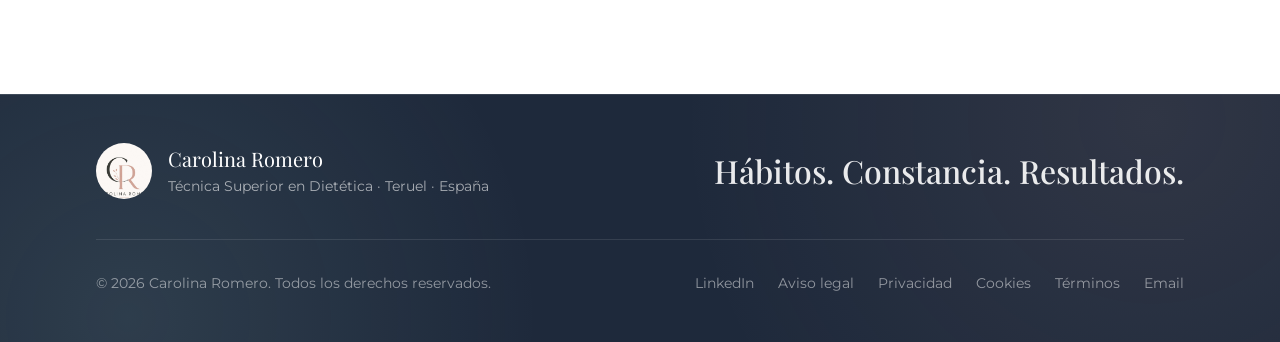
==== commit 857fbabe: "Abrir consulta gratis con Cal.eu y alinear la web al soft start. Integra el calendario, actualiza em" ====
--- a/index.html
+++ b/index.html
@@ -46,7 +46,7 @@
             "name": "Carolina Romero",
             "jobTitle": "Técnica Superior en Dietética",
             "url": "https://carol-88.github.io/carolina-romero-dietista/",
-            "email": "asesoria.carolinaromero@protonmail.com",
+            "email": "carolinaromero.dietista@proton.me",
             "telephone": "+34695504249",
             "address": {
               "@type": "PostalAddress",
@@ -56,7 +56,6 @@
             "areaServed": { "@type": "Country", "name": "España" },
             "sameAs": [
               "https://www.linkedin.com/in/carolina-romero-c/",
-              "https://www.facebook.com/asesoria.carolinaromero/",
               "https://bioevolva.es",
               "https://www.instagram.com/bioevolva/"
             ],
@@ -99,7 +98,7 @@
                 "name": "¿Puedo contratar un plan de pago ya?",
                 "acceptedAnswer": {
                   "@type": "Answer",
-                  "text": "Los planes de pago se activarán cuando formalice la actividad como autónoma. Puedes reservar la consulta gratuita de 30 min y apuntarte a lista de espera."
+                  "text": "Empieza por la consulta gratuita de 30 min. En esa llamada valoramos si un plan de pago encaja contigo y cómo formalizarlo. También puedes dejar tu email en la lista de interés."
                 }
               },
               {
@@ -166,9 +165,8 @@
       <div class="site-notice" role="status">
         <div class="container site-notice-inner">
           <p>
-            <strong>Consulta informativa gratuita disponible.</strong>
-            Los planes de pago se activarán cuando formalice la actividad como autónoma.
-            Puedes reservar tu cita de 30 min para conocernos.
+            <strong>Ya puedes reservar tu consulta gratuita de 30 min.</strong>
+            En esa llamada valoramos juntas si un plan de pago encaja contigo.
           </p>
         </div>
       </div>
@@ -222,18 +220,18 @@
           <ol class="steps-list">
             <li class="step-card">
               <span class="step-num" aria-hidden="true">1</span>
-              <h3>Cuestionario previo</h3>
-              <p>
-                Formulario sobre hábitos, objetivos y salud. Me permite preparar
-                la consulta y valorar el encaje.
+              <h3>Reserva tu consulta gratis</h3>
+              <p>
+                Elige hueco en el calendario o escríbeme por WhatsApp.
+                Videollamada de 30 min, sin compromiso.
               </p>
             </li>
             <li class="step-card">
               <span class="step-num" aria-hidden="true">2</span>
-              <h3>Consulta gratuita (30 min)</h3>
-              <p>
-                Videollamada para conocernos, explicar planes y resolver dudas.
-                Sin compromiso ni contratación.
+              <h3>Cuestionario breve</h3>
+              <p>
+                Antes de la cita (o al confirmar), un formulario sobre hábitos,
+                objetivos y salud para llegar preparadas.
               </p>
             </li>
             <li class="step-card">
@@ -340,7 +338,7 @@
                 <li>Resumen por email</li>
               </ul>
               <p class="pricing-note">Sin seguimiento posterior</p>
-              <span class="pricing-badge">Próximamente</span>
+              <a href="#reserva" class="btn btn-outline btn-full">Empezar con consulta gratis</a>
             </article>
 
             <article class="pricing-card pricing-card-featured">
@@ -358,7 +356,7 @@
                 <li>Soporte WhatsApp en horario laboral</li>
                 <li><strong>Grupo WhatsApp de apoyo opcional</strong> (máx. 10, mismo objetivo)</li>
               </ul>
-              <span class="pricing-badge">Próximamente</span>
+              <a href="#reserva" class="btn btn-rose btn-full">Empezar con consulta gratis</a>
             </article>
           </div>
 
@@ -408,10 +406,11 @@
           </div>
 
           <div id="lista-espera" class="waitlist-box">
-            <h3>Lista de espera — conserva el precio actual</h3>
+            <h3>Lista de interés — conserva el precio actual</h3>
             <p>
-              Los planes de pago se abrirán al formalizar la autónoma. Déjame tu email
-              y te aviso antes de abrir plazas.
+              Si ya tienes claro el plan, déjame tu email y te escribo para
+              concretar plazas y formalización. Lo ideal: primero la
+              <a href="#reserva">consulta gratuita</a>.
             </p>
             <form id="waitlist-form" class="waitlist-form" novalidate>
               <div class="visually-hidden" aria-hidden="true">
@@ -448,13 +447,13 @@
                   <a href="legal/privacidad.html" target="_blank" rel="noopener">política de privacidad</a>.
                 </span>
               </label>
-              <button type="submit" class="btn btn-primary">Apuntarme a la lista</button>
+              <button type="submit" class="btn btn-primary">Quiero que me contactéis</button>
               <p id="waitlist-form-error" class="form-error" hidden role="alert"></p>
             </form>
             <div id="waitlist-success" class="form-success" role="status" aria-live="polite">
               <div class="form-success-icon" aria-hidden="true">✓</div>
-              <h3>¡Estás en la lista!</h3>
-              <p>Te escribiré cuando abra plazas para planes de pago.</p>
+              <h3>¡Recibido!</h3>
+              <p>Te escribiré pronto para concretar. Mientras, puedes reservar la consulta gratis.</p>
             </div>
           </div>
         </div>
@@ -538,10 +537,36 @@
           </div>
 
           <div class="booking-steps">
+            <article class="booking-step booking-step-primary">
+              <span class="booking-step-num">Paso 1</span>
+              <h3>Elige tu hora</h3>
+              <p>Consulta gratuita de 30 minutos por videollamada.</p>
+              <div id="cal-embed" class="cal-placeholder" aria-live="polite">
+                <p class="cal-placeholder-title">Cargando calendario…</p>
+                <p>
+                  Si tarda, abre
+                  <a href="https://cal.eu/carolinaromero" target="_blank" rel="noopener noreferrer">cal.eu/carolinaromero</a>
+                  o reserva por
+                  <a href="https://wa.me/34695504249" data-whatsapp-link target="_blank" rel="noopener noreferrer">WhatsApp</a>.
+                </p>
+              </div>
+              <p class="cal-embed-fallback">
+                ¿Prefieres otro canal?
+                <a href="https://cal.eu/carolinaromero" target="_blank" rel="noopener noreferrer">Abrir Cal.eu</a>
+                ·
+                <a href="https://wa.me/34695504249" data-whatsapp-link target="_blank" rel="noopener noreferrer">WhatsApp</a>
+                ·
+                <a href="mailto:carolinaromero.dietista@proton.me">Email</a>
+              </p>
+            </article>
+
             <article class="booking-step">
-              <span class="booking-step-num">Paso 1</span>
-              <h3>Completa el cuestionario</h3>
-              <p>Obligatorio antes de reservar. Tarda unos 10–15 minutos.</p>
+              <span class="booking-step-num">Paso 2</span>
+              <h3>Cuestionario (recomendado)</h3>
+              <p>
+                Hábitos, objetivos y cribado de salud. Tarda unos 10–15 min.
+                Puedes hacerlo antes o después de reservar.
+              </p>
               <a
                 id="questionnaire-link"
                 href="#"
@@ -552,28 +577,9 @@
                 Ir al cuestionario
               </a>
               <p id="questionnaire-pending" class="booking-pending" hidden>
-                El enlace al cuestionario se publicará en breve. Mientras tanto,
-                escríbeme por
-                <a href="https://wa.me/34695504249">WhatsApp</a>.
-              </p>
-            </article>
-
-            <article class="booking-step">
-              <span class="booking-step-num">Paso 2</span>
-              <h3>Elige tu hora</h3>
-              <p>Consulta gratuita de 30 minutos por videollamada.</p>
-              <div id="cal-embed" class="cal-placeholder" aria-live="polite">
-                <p class="cal-placeholder-title">Calendario de reservas</p>
-                <p>
-                  El calendario online (Cal.com) se conectará aquí en cuanto esté
-                  configurado. Horario: 9–13 h y 15–19 h.
-                </p>
-                <p class="cal-placeholder-hint">
-                  Si ya completaste el cuestionario, también puedes escribirme a
-                  <a href="mailto:asesoria.carolinaromero@protonmail.com">asesoria.carolinaromero@protonmail.com</a>
-                  para concertar cita.
-                </p>
-              </div>
+                El cuestionario online se publicará en breve. Si ya reservaste,
+                te lo enviaré por WhatsApp o email antes de la cita.
+              </p>
             </article>
           </div>
         </div>
@@ -608,14 +614,6 @@
                 LinkedIn
               </a>
               <a
-                href="https://www.facebook.com/asesoria.carolinaromero/"
-                target="_blank"
-                rel="noopener noreferrer"
-                class="btn btn-outline"
-              >
-                Facebook
-              </a>
-              <a
                 href="https://www.instagram.com/bioevolva/"
                 target="_blank"
                 rel="noopener noreferrer"
@@ -706,17 +704,18 @@
             <details class="faq-item">
               <summary>¿Puedo contratar un plan de pago ya?</summary>
               <p>
-                Los planes de pago (49 € / 179 €) se activarán cuando formalice
-                la actividad como autónoma. Puedes reservar la
-                <strong>consulta gratuita de 30 min</strong> y apuntarte a lista de espera.
+                Empieza por la <strong>consulta gratuita de 30 min</strong>.
+                Ahí valoramos si la cita única (49 €) o el plan trimestral (179 €)
+                encajan contigo y cómo formalizarlo. También puedes dejar tu email
+                en la lista de interés.
               </p>
             </details>
             <details class="faq-item">
-              <summary>¿Por qué debo completar el cuestionario antes?</summary>
-              <p>
-                Me permite conocer tus objetivos, hábitos y cribar situaciones que
-                requieren atención médica. Así llegamos a la consulta preparadas
-                y puedo valorar si un grupo WhatsApp voluntario encaja contigo si contratas el trimestral.
+              <summary>¿Necesito el cuestionario antes de reservar?</summary>
+              <p>
+                Es recomendable, no un bloqueo. Me permite conocer objetivos, hábitos
+                y cribar situaciones que requieren atención médica. Si reservas primero,
+                te lo envío antes de la videollamada.
               </p>
             </details>
             <details class="faq-item">
@@ -781,11 +780,11 @@
               Escríbeme y te responderé en menos de 24 horas laborables.
             </p>
             <div class="contact-links">
-              <a href="mailto:asesoria.carolinaromero@protonmail.com" class="contact-link">
+              <a href="mailto:carolinaromero.dietista@proton.me" class="contact-link">
                 <span class="contact-link-icon email">@</span>
                 <div>
                   <p class="contact-link-label">Email</p>
-                  <p class="contact-link-value">asesoria.carolinaromero@protonmail.com</p>
+                  <p class="contact-link-value">carolinaromero.dietista@proton.me</p>
                 </div>
               </a>
               <a
@@ -800,22 +799,6 @@
                   <p class="contact-link-value">+34 695 504 249</p>
                 </div>
               </a>
-              <a
-                href="https://www.facebook.com/asesoria.carolinaromero/"
-                target="_blank"
-                rel="noopener noreferrer"
-                class="contact-link"
-              >
-                <span class="contact-link-icon facebook" aria-hidden="true">
-                  <svg width="18" height="18" viewBox="0 0 24 24" fill="currentColor">
-                    <path d="M24 12.073c0-6.627-5.373-12-12-12s-12 5.373-12 12c0 5.99 4.388 10.954 10.125 11.854v-8.385H7.078v-3.47h3.047V9.43c0-3.007 1.792-4.669 4.533-4.669 1.312 0 2.686.235 2.686.235v2.953H15.83c-1.491 0-1.956.925-1.956 1.874v2.25h3.328l-.532 3.47h-2.796v8.385C19.612 23.027 24 18.062 24 12.073z"/>
-                  </svg>
-                </span>
-                <div>
-                  <p class="contact-link-label">Facebook</p>
-                  <p class="contact-link-value">asesoria.carolinaromero</p>
-                </div>
-              </a>
             </div>
           </div>
 
@@ -843,8 +826,8 @@
                 <label for="service">Interés *</label>
                 <select id="service" name="service" required>
                   <option value="consulta-gratis">Consulta gratuita (30 min)</option>
-                  <option value="cita-unica">Cita única (lista de espera)</option>
-                  <option value="trimestral">Plan trimestral (lista de espera)</option>
+                  <option value="cita-unica">Cita única (49 €)</option>
+                  <option value="trimestral">Plan trimestral (179 €)</option>
                   <option value="otro">Otra consulta</option>
                 </select>
               </div>
@@ -878,7 +861,7 @@
               <p>
                 Gracias por escribirme. Te responderé en menos de 24 h laborables.
                 Si no recibes respuesta, escribe a
-                <a href="mailto:asesoria.carolinaromero@protonmail.com">asesoria.carolinaromero@protonmail.com</a>.
+                <a href="mailto:carolinaromero.dietista@proton.me">carolinaromero.dietista@proton.me</a>.
               </p>
             </div>
           </div>
@@ -915,12 +898,11 @@
           <p>© <span id="year"></span> Carolina Romero. Todos los derechos reservados.</p>
           <div class="footer-links footer-legal">
             <a href="https://www.linkedin.com/in/carolina-romero-c/" target="_blank" rel="noopener noreferrer">LinkedIn</a>
-            <a href="https://www.facebook.com/asesoria.carolinaromero/" target="_blank" rel="noopener noreferrer">Facebook</a>
             <a href="legal/aviso-legal.html">Aviso legal</a>
             <a href="legal/privacidad.html">Privacidad</a>
             <a href="legal/cookies.html">Cookies</a>
             <a href="legal/terminos.html">Términos</a>
-            <a href="mailto:asesoria.carolinaromero@protonmail.com">Email</a>
+            <a href="mailto:carolinaromero.dietista@proton.me">Email</a>
           </div>
         </div>
       </div>
--- a/css/styles.css
+++ b/css/styles.css
@@ -1139,11 +1139,6 @@
   font-weight: 700;
 }
 
-.contact-link-icon.facebook {
-  background: color-mix(in srgb, #1877f2 15%, transparent);
-  color: #1877f2;
-}
-
 .contact-link-icon.portfolio {
   background: color-mix(in srgb, var(--rose-light) 25%, transparent);
   color: var(--rose);
@@ -1753,6 +1748,10 @@
   color: color-mix(in srgb, white 50%, transparent);
 }
 
+.pricing-card .btn {
+  margin-top: 1.25rem;
+}
+
 .pricing-badge {
   display: inline-block;
   margin-top: 1.25rem;
@@ -2067,9 +2066,10 @@
   gap: 1.5rem;
 }
 
-@media (min-width: 768px) {
+@media (min-width: 900px) {
   .booking-steps {
-    grid-template-columns: 1fr 1fr;
+    grid-template-columns: 1.4fr 0.8fr;
+    align-items: start;
   }
 }
 
@@ -2077,6 +2077,12 @@
   padding: 1.75rem;
   border-radius: 1rem;
   background: white;
+  border: 1px solid color-mix(in srgb, var(--charcoal) 8%, transparent);
+}
+
+.booking-step-primary {
+  border-color: color-mix(in srgb, var(--rose) 40%, transparent);
+  box-shadow: 0 0 0 1px color-mix(in srgb, var(--rose) 12%, transparent);
 }
 
 .booking-step-num {
@@ -2110,6 +2116,33 @@
 }
 
 .booking-pending a {
+  color: var(--rose);
+  text-decoration: underline;
+}
+
+.cal-embed-active {
+  margin-top: 1.25rem;
+  min-height: 620px;
+  border-radius: 0.75rem;
+  overflow: hidden;
+  background: white;
+}
+
+.cal-inline {
+  width: 100%;
+  height: 100%;
+  min-height: 620px;
+  overflow: auto;
+}
+
+.cal-embed-fallback {
+  margin-top: 0.75rem;
+  font-size: 0.8125rem;
+  text-align: center;
+  color: color-mix(in srgb, var(--charcoal) 65%, transparent);
+}
+
+.cal-embed-fallback a {
   color: var(--rose);
   text-decoration: underline;
 }
@@ -2123,6 +2156,10 @@
   text-align: center;
 }
 
+.cal-placeholder .btn {
+  margin-top: 1rem;
+}
+
 .cal-placeholder-title {
   font-weight: 600;
   color: var(--navy);
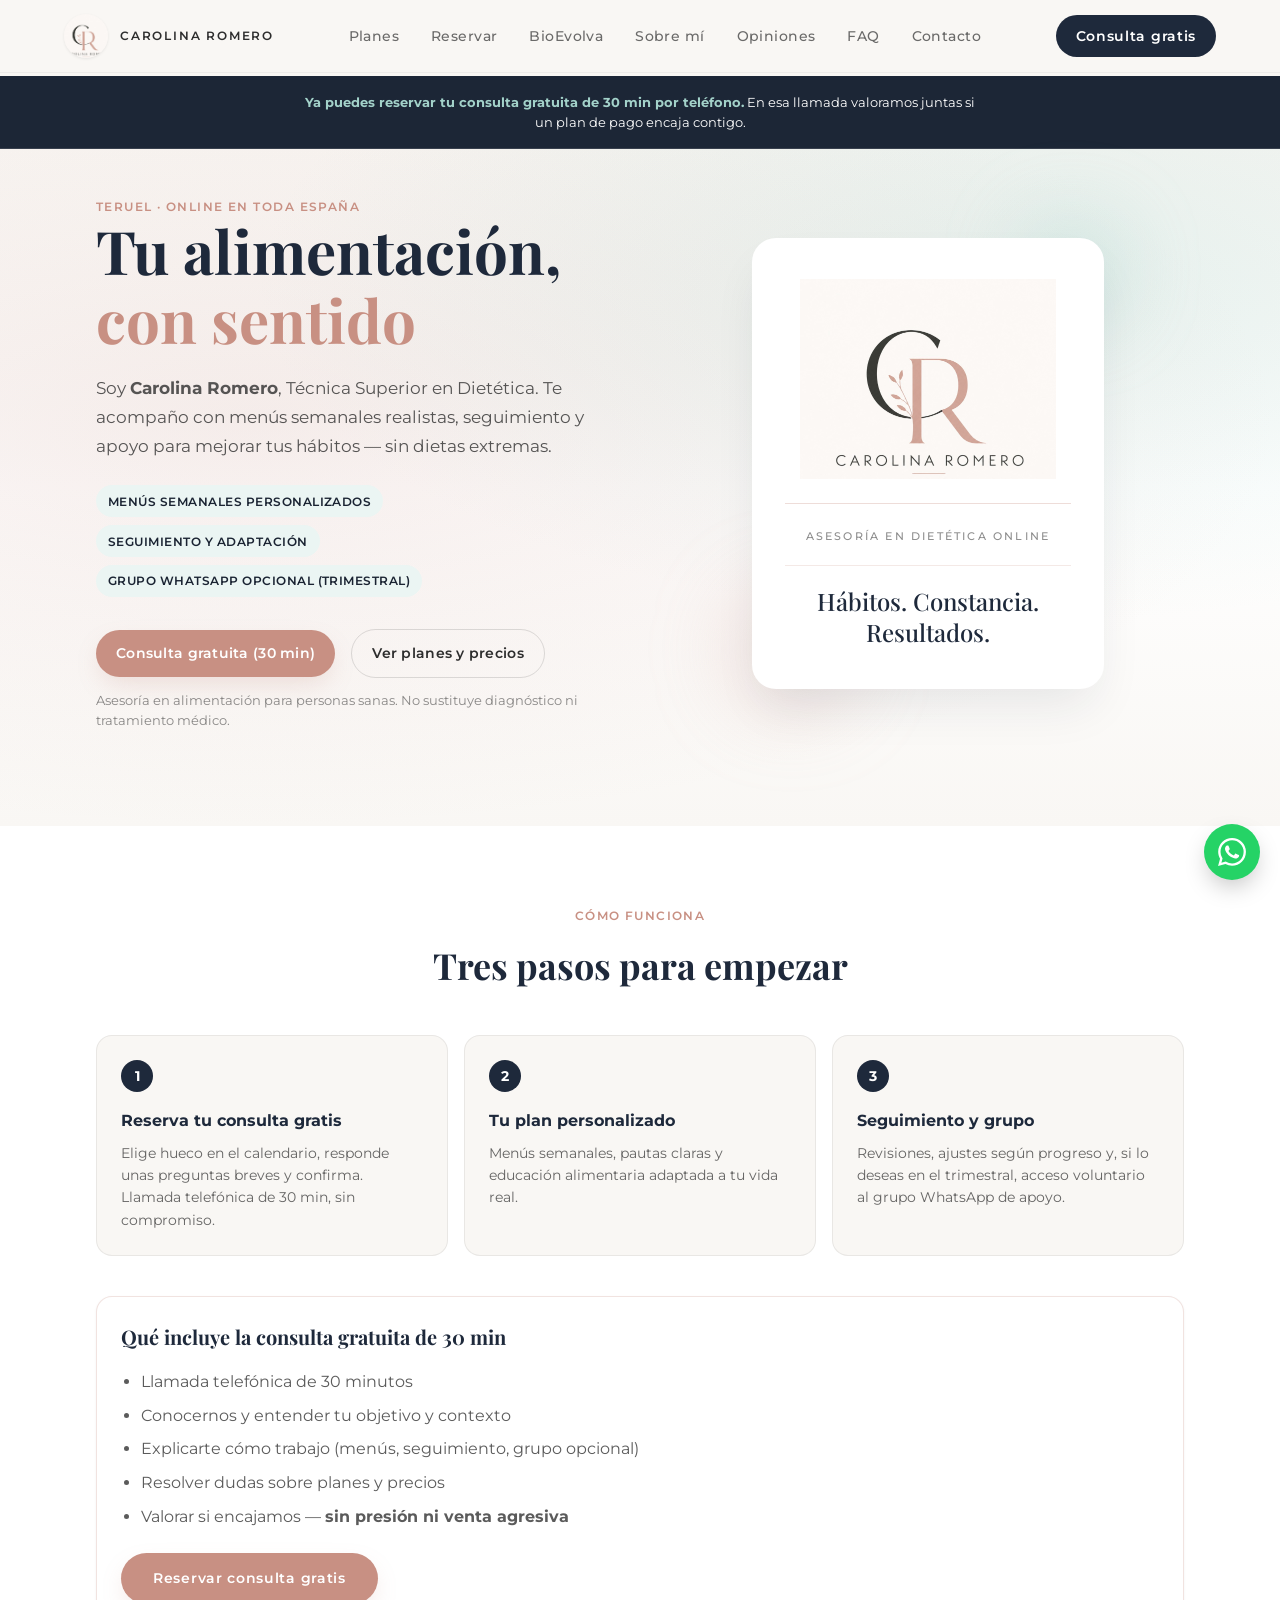
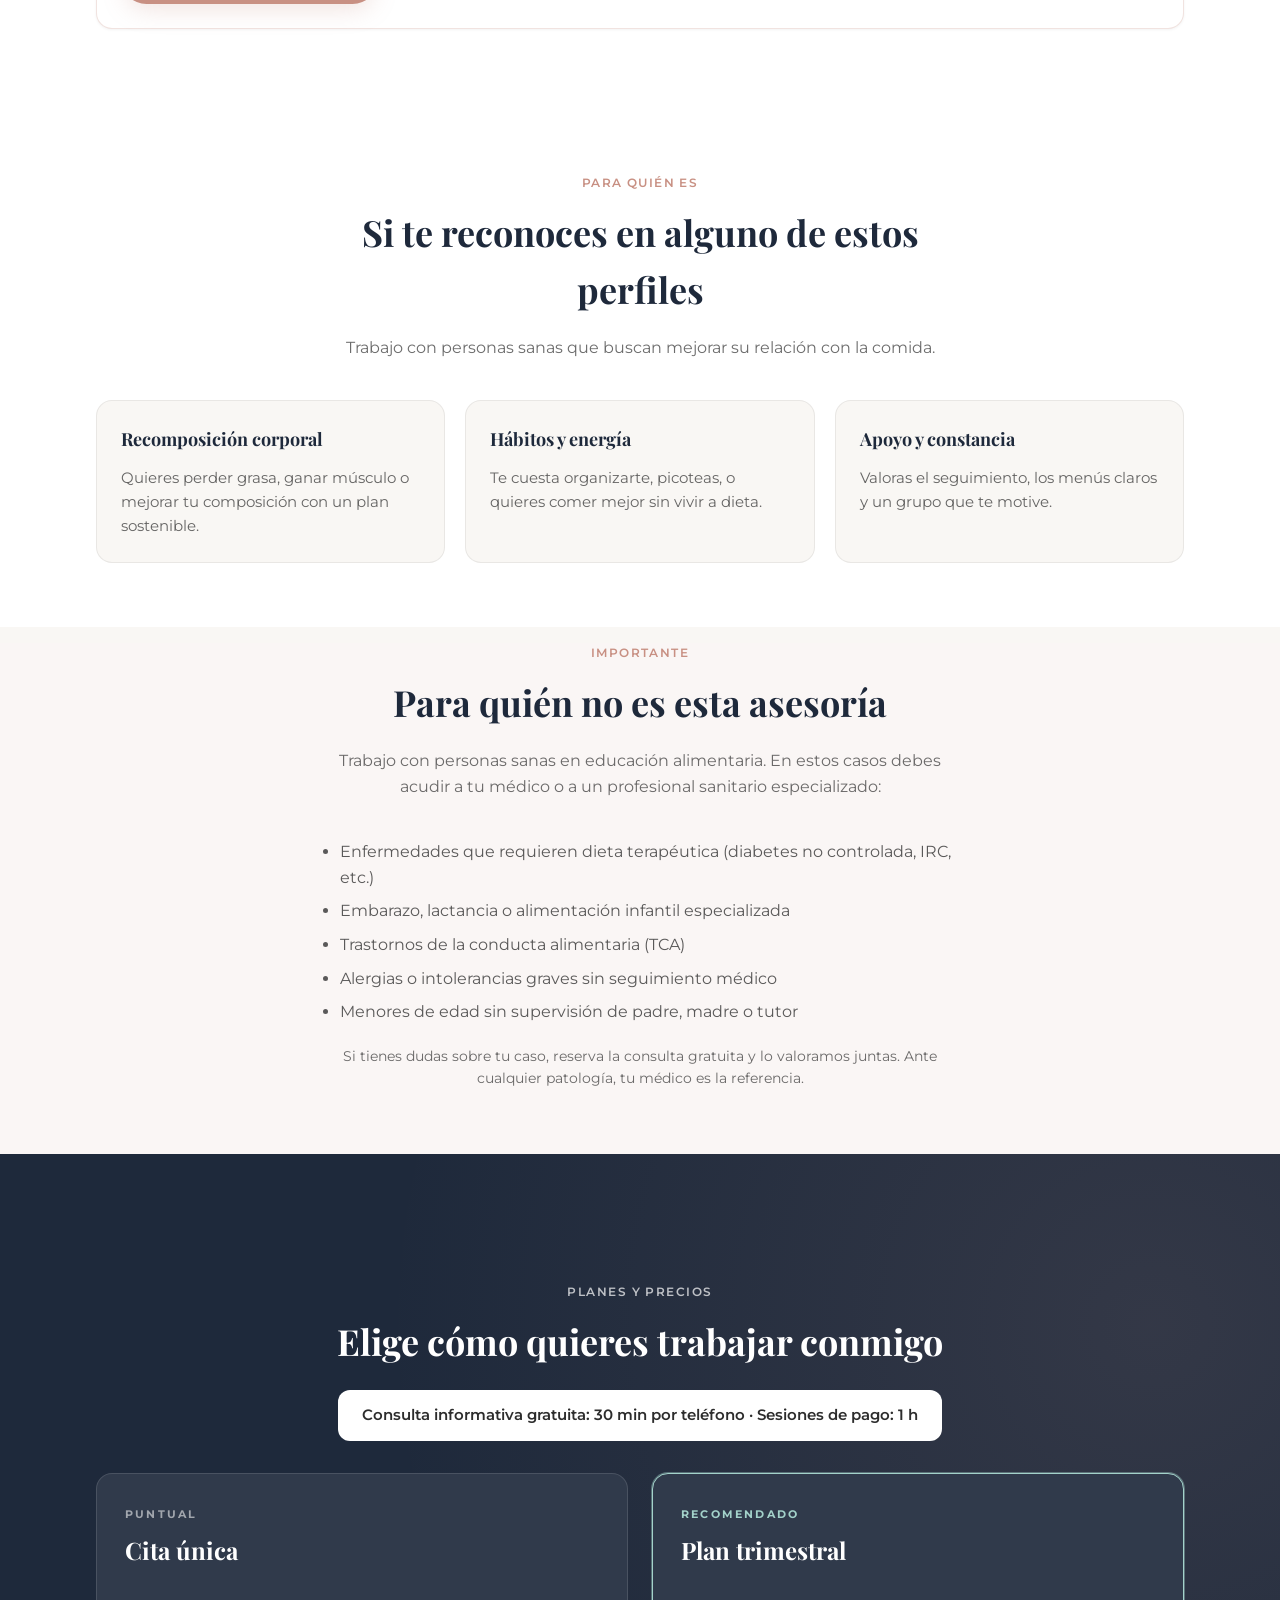
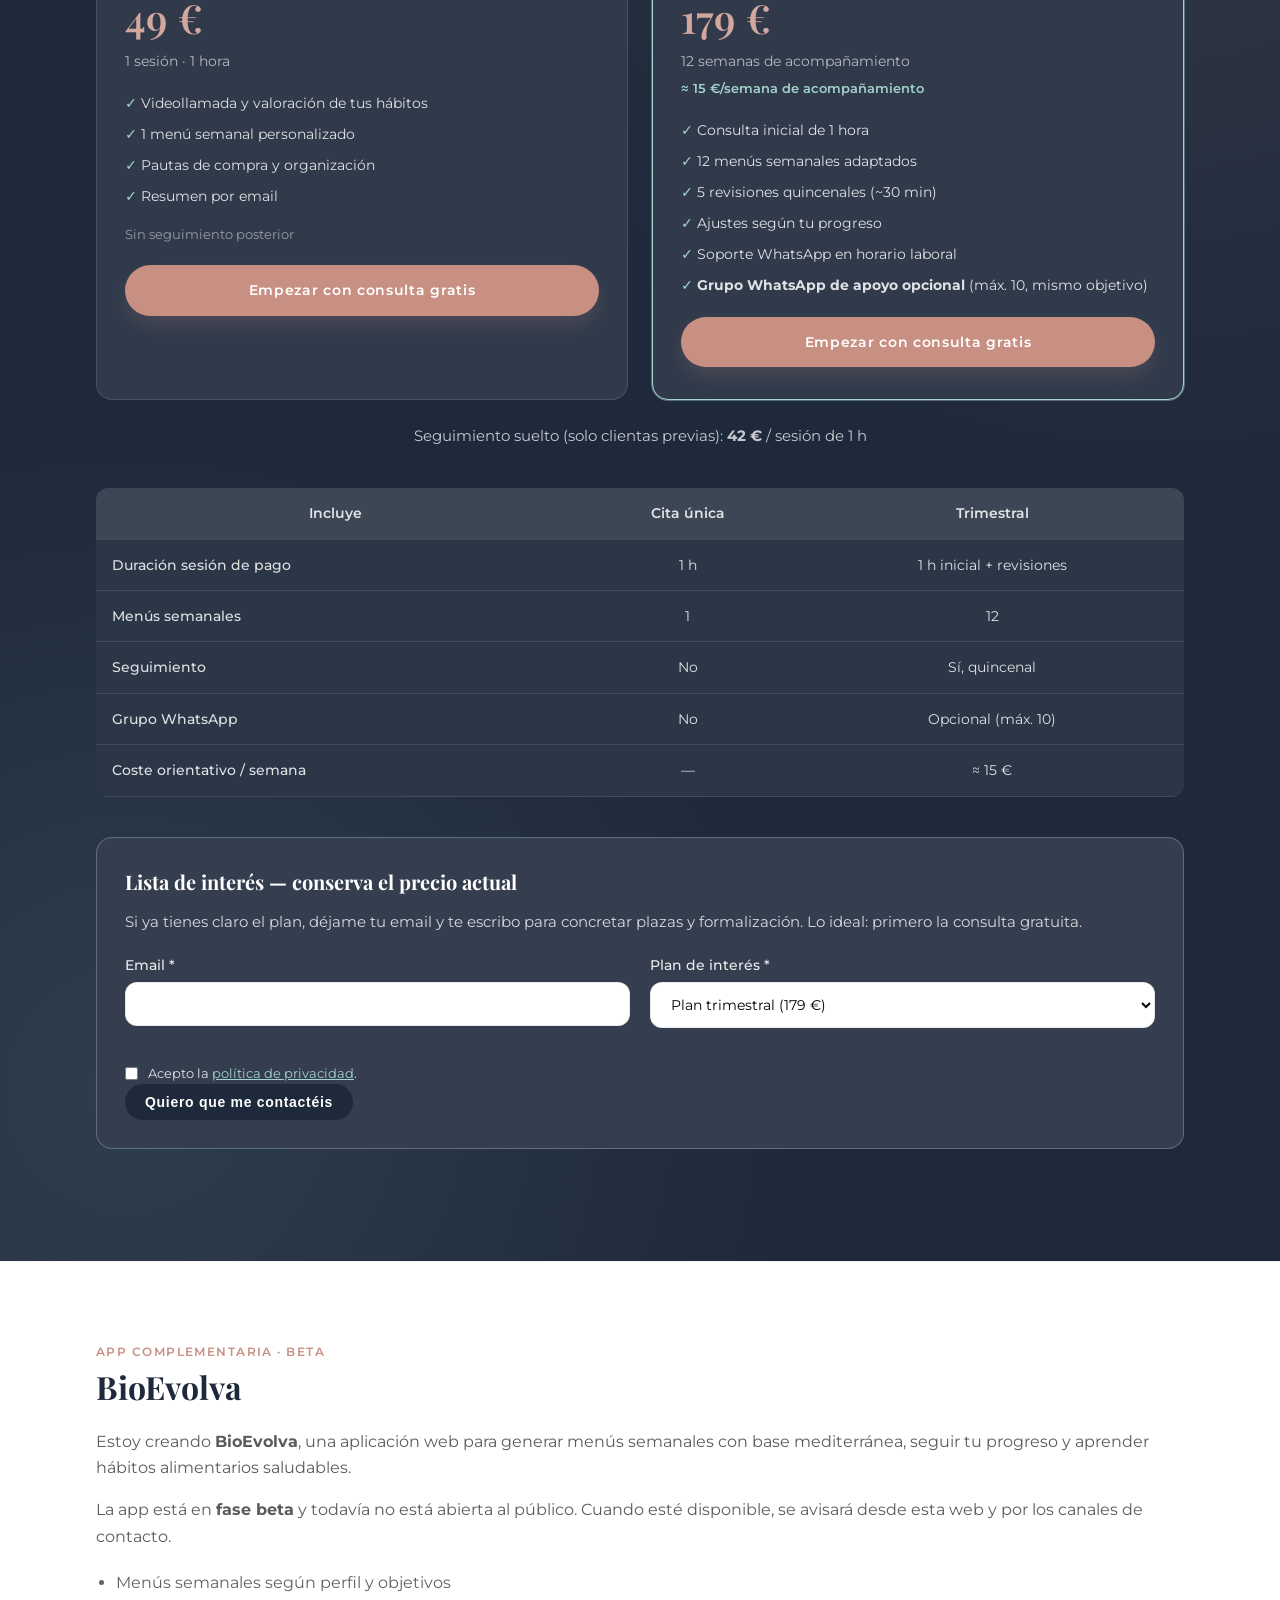
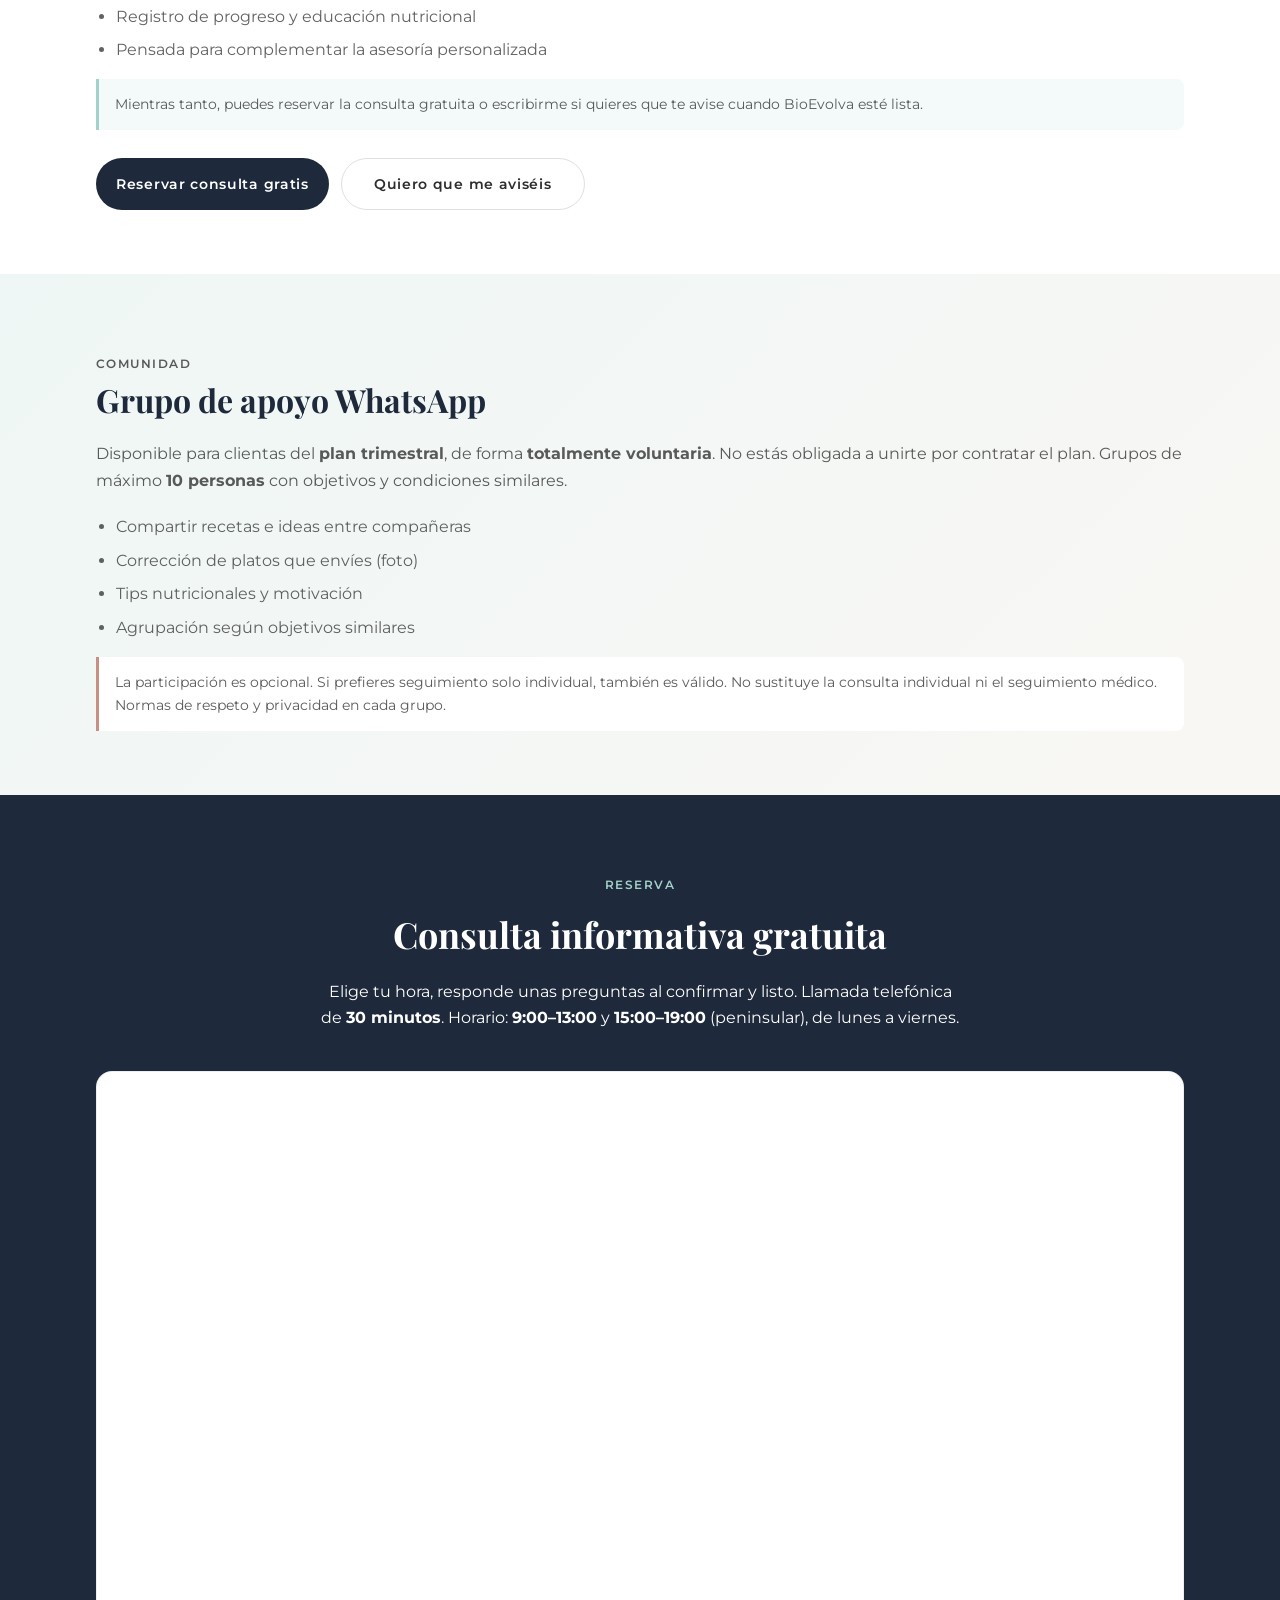
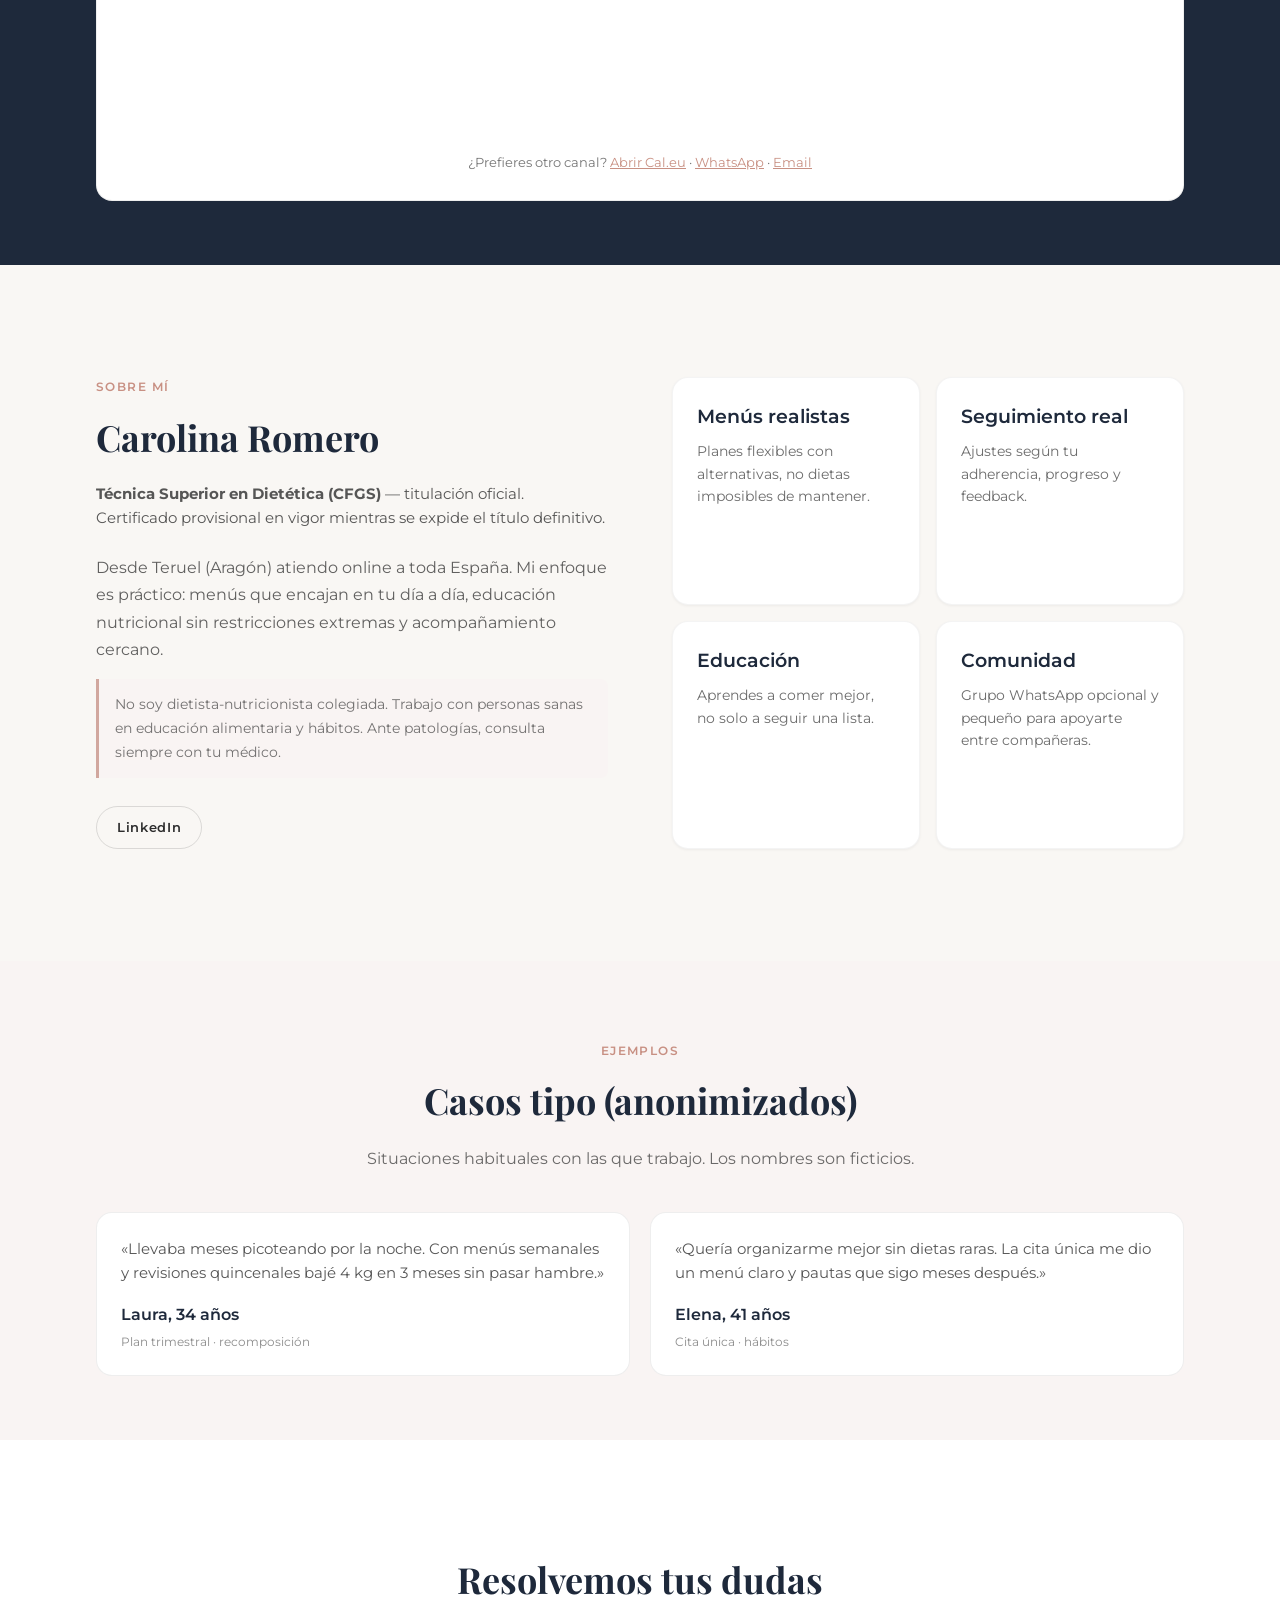
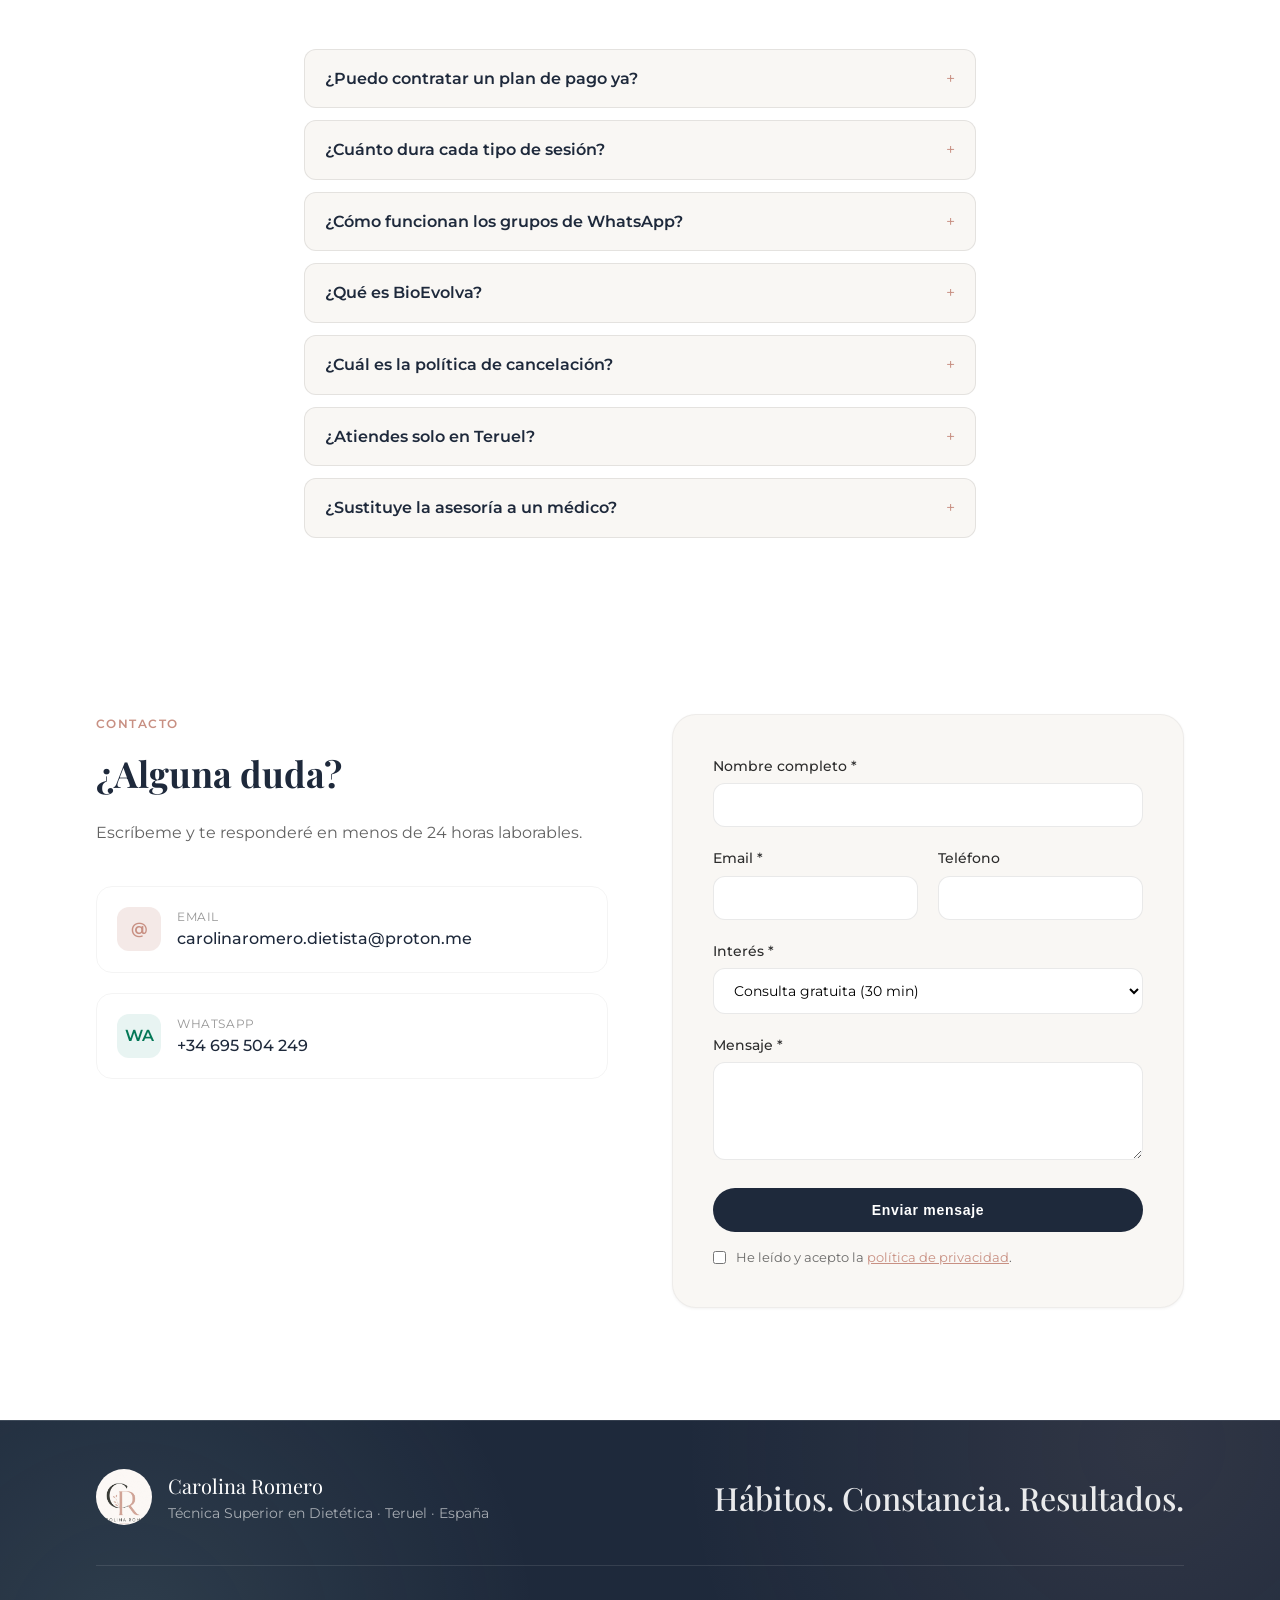
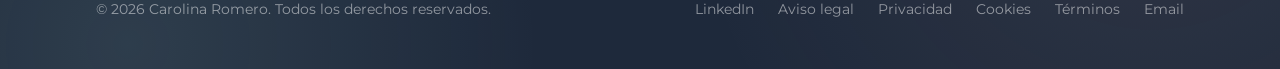
==== commit 52d768b8: "Simplificar reserva con Cal.eu y dejar BioEvolva en beta. Consulta gratis por teléfono, sin cuestion" ====
--- a/index.html
+++ b/index.html
@@ -55,9 +55,7 @@
             },
             "areaServed": { "@type": "Country", "name": "España" },
             "sameAs": [
-              "https://www.linkedin.com/in/carolina-romero-c/",
-              "https://bioevolva.es",
-              "https://www.instagram.com/bioevolva/"
+              "https://www.linkedin.com/in/carolina-romero-c/"
             ],
             "knowsAbout": ["Nutrición", "Dietética", "Educación alimentaria", "Hábitos saludables"]
           },
@@ -74,7 +72,7 @@
                 "name": "Consulta informativa gratuita",
                 "price": "0",
                 "priceCurrency": "EUR",
-                "description": "Videollamada de 30 minutos sin compromiso"
+                "description": "Llamada telefónica de 30 minutos sin compromiso"
               },
               {
                 "@type": "Offer",
@@ -98,7 +96,7 @@
                 "name": "¿Puedo contratar un plan de pago ya?",
                 "acceptedAnswer": {
                   "@type": "Answer",
-                  "text": "Empieza por la consulta gratuita de 30 min. En esa llamada valoramos si un plan de pago encaja contigo y cómo formalizarlo. También puedes dejar tu email en la lista de interés."
+                  "text": "Empieza por la consulta gratuita de 30 min por teléfono. En esa llamada valoramos si un plan de pago encaja contigo y cómo formalizarlo. También puedes dejar tu email en la lista de interés."
                 }
               },
               {
@@ -111,10 +109,10 @@
               },
               {
                 "@type": "Question",
-                "name": "¿Tengo descuento si uso BioEvolva?",
+                "name": "¿Qué es BioEvolva?",
                 "acceptedAnswer": {
                   "@type": "Answer",
-                  "text": "Sí. Las personas con cuenta activa en BioEvolva tienen un 10 % de descuento en todos los planes de asesoría."
+                  "text": "BioEvolva es una aplicación de menús y hábitos en fase beta. Se avisará cuando esté disponible."
                 }
               }
             ]
@@ -165,7 +163,7 @@
       <div class="site-notice" role="status">
         <div class="container site-notice-inner">
           <p>
-            <strong>Ya puedes reservar tu consulta gratuita de 30 min.</strong>
+            <strong>Ya puedes reservar tu consulta gratuita de 30 min por teléfono.</strong>
             En esa llamada valoramos juntas si un plan de pago encaja contigo.
           </p>
         </div>
@@ -215,35 +213,27 @@
         <div class="container">
           <div class="section-intro">
             <p class="eyebrow">Cómo funciona</p>
-            <h2>Cuatro pasos para empezar</h2>
+            <h2>Tres pasos para empezar</h2>
           </div>
           <ol class="steps-list">
             <li class="step-card">
               <span class="step-num" aria-hidden="true">1</span>
               <h3>Reserva tu consulta gratis</h3>
               <p>
-                Elige hueco en el calendario o escríbeme por WhatsApp.
-                Videollamada de 30 min, sin compromiso.
+                Elige hueco en el calendario, responde unas preguntas breves
+                y confirma. Llamada telefónica de 30 min, sin compromiso.
               </p>
             </li>
             <li class="step-card">
               <span class="step-num" aria-hidden="true">2</span>
-              <h3>Cuestionario breve</h3>
-              <p>
-                Antes de la cita (o al confirmar), un formulario sobre hábitos,
-                objetivos y salud para llegar preparadas.
+              <h3>Tu plan personalizado</h3>
+              <p>
+                Menús semanales, pautas claras y educación alimentaria adaptada
+                a tu vida real.
               </p>
             </li>
             <li class="step-card">
               <span class="step-num" aria-hidden="true">3</span>
-              <h3>Tu plan personalizado</h3>
-              <p>
-                Menús semanales, pautas claras y educación alimentaria adaptada
-                a tu vida real.
-              </p>
-            </li>
-            <li class="step-card">
-              <span class="step-num" aria-hidden="true">4</span>
               <h3>Seguimiento y grupo</h3>
               <p>
                 Revisiones, ajustes según progreso y, si lo deseas en el trimestral,
@@ -255,8 +245,9 @@
           <div class="consulta-gratis-box">
             <h3>Qué incluye la consulta gratuita de 30 min</h3>
             <ul>
+              <li>Llamada telefónica de 30 minutos</li>
               <li>Conocernos y entender tu objetivo y contexto</li>
-              <li>Explicarte cómo trabajo (menús, seguimiento, BioEvolva, grupo opcional)</li>
+              <li>Explicarte cómo trabajo (menús, seguimiento, grupo opcional)</li>
               <li>Resolver dudas sobre planes y precios</li>
               <li>Valorar si encajamos — <strong>sin presión ni venta agresiva</strong></li>
             </ul>
@@ -316,11 +307,7 @@
             <p class="eyebrow">Planes y precios</p>
             <h2>Elige cómo quieres trabajar conmigo</h2>
             <p class="services-promo">
-              Consulta informativa gratuita: 30 min · Sesiones de pago: 1 hora
-            </p>
-            <p class="services-discount">
-              Usuarias de <a href="https://bioevolva.es" target="_blank" rel="noopener noreferrer">BioEvolva</a>:
-              <strong>10 % de descuento</strong> en todos los planes (indica tu email de cuenta al reservar).
+              Consulta informativa gratuita: 30 min por teléfono · Sesiones de pago: 1 h
             </p>
           </div>
 
@@ -329,23 +316,21 @@
               <p class="pricing-label">Puntual</p>
               <h3>Cita única</h3>
               <p class="pricing-amount">49 €</p>
-              <p class="pricing-amount-alt">BioEvolva: <strong>44 €</strong></p>
               <p class="pricing-period">1 sesión · 1 hora</p>
               <ul class="pricing-features">
-                <li>Videollamada y anamnesis alimentaria</li>
+                <li>Videollamada y valoración de tus hábitos</li>
                 <li>1 menú semanal personalizado</li>
                 <li>Pautas de compra y organización</li>
                 <li>Resumen por email</li>
               </ul>
               <p class="pricing-note">Sin seguimiento posterior</p>
-              <a href="#reserva" class="btn btn-outline btn-full">Empezar con consulta gratis</a>
+              <a href="#reserva" class="btn btn-rose btn-full">Empezar con consulta gratis</a>
             </article>
 
             <article class="pricing-card pricing-card-featured">
               <p class="pricing-label pricing-label-featured">Recomendado</p>
               <h3>Plan trimestral</h3>
               <p class="pricing-amount">179 €</p>
-              <p class="pricing-amount-alt">BioEvolva: <strong>161 €</strong></p>
               <p class="pricing-period">12 semanas de acompañamiento</p>
               <p class="pricing-week">≈ 15 €/semana de acompañamiento</p>
               <ul class="pricing-features">
@@ -362,7 +347,6 @@
 
           <p class="pricing-extra">
             Seguimiento suelto (solo clientas previas): <strong>42 €</strong> / sesión de 1 h
-            · BioEvolva: <strong>38 €</strong>
           </p>
 
           <div class="comparison-wrap">
@@ -431,16 +415,6 @@
                 </div>
               </div>
               <label class="form-checkbox">
-                <input type="checkbox" name="bioevolva_user" />
-                <span>Tengo cuenta en BioEvolva (10 % dto.)</span>
-              </label>
-              <div id="waitlist-bioevolva-fields" class="bioevolva-fields" hidden>
-                <div class="form-group">
-                  <label for="waitlist-bioevolva-email">Email de tu cuenta BioEvolva *</label>
-                  <input id="waitlist-bioevolva-email" name="bioevolva_email" type="email" autocomplete="email" />
-                </div>
-              </div>
-              <label class="form-checkbox">
                 <input type="checkbox" name="privacy" required />
                 <span>
                   Acepto la
@@ -462,39 +436,31 @@
       <section id="bioevolva" class="bioevolva">
         <div class="container bioevolva-grid">
           <div class="bioevolva-content">
-            <p class="eyebrow">App complementaria</p>
-            <h2>BioEvolva y asesoría personalizada</h2>
+            <p class="eyebrow">App complementaria · Beta</p>
+            <h2>BioEvolva</h2>
             <p>
-              Soy también la creadora de <strong>BioEvolva</strong>, una aplicación web para
-              generar menús semanales con base mediterránea, seguir tu progreso y aprender
-              hábitos alimentarios saludables.
+              Estoy creando <strong>BioEvolva</strong>, una aplicación web para
+              generar menús semanales con base mediterránea, seguir tu progreso y
+              aprender hábitos alimentarios saludables.
             </p>
             <p>
-              La app y la asesoría se complementan: puedes usar BioEvolva por tu cuenta o
-              combinarla con un plan personalizado conmigo. Si ya tienes cuenta activa en
-              la app, tienes <strong>10 % de descuento</strong> en todos los precios de
-              asesoría de esta web.
+              La app está en <strong>fase beta</strong> y todavía no está abierta
+              al público. Cuando esté disponible, se avisará desde esta web y por
+              los canales de contacto.
             </p>
             <ul class="bioevolva-perks">
-              <li>Menús automáticos según tu perfil y objetivos</li>
+              <li>Menús semanales según perfil y objetivos</li>
               <li>Registro de progreso y educación nutricional</li>
-              <li>Descuento en asesoría: cita única 44 € · trimestral 161 € · seguimiento 38 €</li>
+              <li>Pensada para complementar la asesoría personalizada</li>
             </ul>
+            <p class="bioevolva-note">
+              Mientras tanto, puedes reservar la consulta gratuita o escribirme
+              si quieres que te avise cuando BioEvolva esté lista.
+            </p>
             <div class="bioevolva-actions">
-              <a
-                href="https://bioevolva.es"
-                class="btn btn-primary"
-                target="_blank"
-                rel="noopener noreferrer"
-              >
-                Conocer BioEvolva
-              </a>
-              <a href="#planes" class="btn btn-outline">Ver planes con descuento</a>
-            </div>
-            <p class="bioevolva-note">
-              Al reservar o contactar, indica el email con el que te registraste en BioEvolva
-              para aplicar el descuento.
-            </p>
+              <a href="#reserva" class="btn btn-primary">Reservar consulta gratis</a>
+              <a href="#contacto" class="btn btn-outline">Quiero que me aviséis</a>
+            </div>
           </div>
         </div>
       </section>
@@ -514,7 +480,7 @@
               <li>Compartir recetas e ideas entre compañeras</li>
               <li>Corrección de platos que envíes (foto)</li>
               <li>Tips nutricionales y motivación</li>
-              <li>Agrupación según tu cuestionario previo</li>
+              <li>Agrupación según objetivos similares</li>
             </ul>
             <p class="grupo-wa-note">
               La participación es opcional. Si prefieres seguimiento solo individual, también
@@ -531,56 +497,31 @@
             <p class="eyebrow">Reserva</p>
             <h2>Consulta informativa gratuita</h2>
             <p>
-              Horario de reserva: <strong>9:00–13:00</strong> y
-              <strong>15:00–19:00</strong> (hora peninsular), de lunes a viernes.
-            </p>
-          </div>
-
-          <div class="booking-steps">
-            <article class="booking-step booking-step-primary">
-              <span class="booking-step-num">Paso 1</span>
-              <h3>Elige tu hora</h3>
-              <p>Consulta gratuita de 30 minutos por videollamada.</p>
-              <div id="cal-embed" class="cal-placeholder" aria-live="polite">
-                <p class="cal-placeholder-title">Cargando calendario…</p>
-                <p>
-                  Si tarda, abre
-                  <a href="https://cal.eu/carolinaromero" target="_blank" rel="noopener noreferrer">cal.eu/carolinaromero</a>
-                  o reserva por
-                  <a href="https://wa.me/34695504249" data-whatsapp-link target="_blank" rel="noopener noreferrer">WhatsApp</a>.
-                </p>
-              </div>
-              <p class="cal-embed-fallback">
-                ¿Prefieres otro canal?
-                <a href="https://cal.eu/carolinaromero" target="_blank" rel="noopener noreferrer">Abrir Cal.eu</a>
-                ·
-                <a href="https://wa.me/34695504249" data-whatsapp-link target="_blank" rel="noopener noreferrer">WhatsApp</a>
-                ·
-                <a href="mailto:carolinaromero.dietista@proton.me">Email</a>
-              </p>
-            </article>
-
-            <article class="booking-step">
-              <span class="booking-step-num">Paso 2</span>
-              <h3>Cuestionario (recomendado)</h3>
-              <p>
-                Hábitos, objetivos y cribado de salud. Tarda unos 10–15 min.
-                Puedes hacerlo antes o después de reservar.
-              </p>
-              <a
-                id="questionnaire-link"
-                href="#"
-                class="btn btn-primary btn-full"
-                target="_blank"
-                rel="noopener noreferrer"
-              >
-                Ir al cuestionario
-              </a>
-              <p id="questionnaire-pending" class="booking-pending" hidden>
-                El cuestionario online se publicará en breve. Si ya reservaste,
-                te lo enviaré por WhatsApp o email antes de la cita.
-              </p>
-            </article>
+              Elige tu hora, responde unas preguntas al confirmar y listo.
+              Llamada telefónica de <strong>30 minutos</strong>.
+              Horario: <strong>9:00–13:00</strong> y <strong>15:00–19:00</strong>
+              (peninsular), de lunes a viernes.
+            </p>
+          </div>
+
+          <div class="booking-panel">
+            <div id="cal-embed" class="cal-placeholder" aria-live="polite">
+              <p class="cal-placeholder-title">Cargando calendario…</p>
+              <p>
+                Si tarda, abre
+                <a href="https://cal.eu/carolinaromero" target="_blank" rel="noopener noreferrer">cal.eu/carolinaromero</a>
+                o reserva por
+                <a href="https://wa.me/34695504249" data-whatsapp-link target="_blank" rel="noopener noreferrer">WhatsApp</a>.
+              </p>
+            </div>
+            <p class="cal-embed-fallback">
+              ¿Prefieres otro canal?
+              <a href="https://cal.eu/carolinaromero" target="_blank" rel="noopener noreferrer">Abrir Cal.eu</a>
+              ·
+              <a href="https://wa.me/34695504249" data-whatsapp-link target="_blank" rel="noopener noreferrer">WhatsApp</a>
+              ·
+              <a href="mailto:carolinaromero.dietista@proton.me">Email</a>
+            </p>
           </div>
         </div>
       </section>
@@ -613,14 +554,6 @@
               >
                 LinkedIn
               </a>
-              <a
-                href="https://www.instagram.com/bioevolva/"
-                target="_blank"
-                rel="noopener noreferrer"
-                class="btn btn-outline"
-              >
-                Instagram
-              </a>
             </div>
           </div>
           <div class="credentials-grid">
@@ -704,25 +637,17 @@
             <details class="faq-item">
               <summary>¿Puedo contratar un plan de pago ya?</summary>
               <p>
-                Empieza por la <strong>consulta gratuita de 30 min</strong>.
+                Empieza por la <strong>consulta gratuita de 30 min por teléfono</strong>.
                 Ahí valoramos si la cita única (49 €) o el plan trimestral (179 €)
                 encajan contigo y cómo formalizarlo. También puedes dejar tu email
                 en la lista de interés.
               </p>
             </details>
             <details class="faq-item">
-              <summary>¿Necesito el cuestionario antes de reservar?</summary>
-              <p>
-                Es recomendable, no un bloqueo. Me permite conocer objetivos, hábitos
-                y cribar situaciones que requieren atención médica. Si reservas primero,
-                te lo envío antes de la videollamada.
-              </p>
-            </details>
-            <details class="faq-item">
               <summary>¿Cuánto dura cada tipo de sesión?</summary>
               <p>
-                Consulta informativa gratuita: <strong>30 min</strong>.
-                Sesiones de pago: <strong>1 hora</strong>. Revisiones del plan trimestral: ~30 min.
+                Consulta informativa gratuita: <strong>30 min por teléfono</strong>.
+                Sesiones de pago: <strong>1 hora</strong> (videollamada). Revisiones del plan trimestral: ~30 min.
               </p>
             </details>
             <details class="faq-item">
@@ -735,13 +660,12 @@
               </p>
             </details>
             <details class="faq-item">
-              <summary>¿Tengo descuento si uso BioEvolva?</summary>
-              <p>
-                Sí. Las personas con cuenta activa en
-                <a href="https://bioevolva.es" target="_blank" rel="noopener noreferrer">BioEvolva</a>
-                tienen un <strong>10 % de descuento</strong> en todos los planes de asesoría
-                (44 € cita única, 161 € trimestral, 38 € seguimiento). Indica tu email de
-                registro al reservar o escribirme.
+              <summary>¿Qué es BioEvolva?</summary>
+              <p>
+                BioEvolva es una aplicación de menús y hábitos que estoy desarrollando.
+                Ahora mismo está en <strong>fase beta</strong> y no está abierta al público.
+                Cuando esté disponible, se avisará desde esta web y por email/WhatsApp
+                a quien lo pida.
               </p>
             </details>
             <details class="faq-item">
@@ -757,7 +681,9 @@
               <summary>¿Atiendes solo en Teruel?</summary>
               <p>
                 Vivo en Teruel pero trabajo <strong>100 % online</strong> con
-                clientas de toda España por videollamada, email y WhatsApp.
+                clientas de toda España: la consulta gratuita es por
+                <strong>teléfono</strong>; las sesiones de pago por videollamada,
+                email y WhatsApp.
               </p>
             </details>
             <details class="faq-item">
@@ -835,16 +761,6 @@
                 <label for="message">Mensaje *</label>
                 <textarea id="message" name="message" required rows="4"></textarea>
               </div>
-              <label class="form-checkbox">
-                <input type="checkbox" name="bioevolva_user" />
-                <span>Tengo cuenta en BioEvolva (aplicar 10 % de descuento)</span>
-              </label>
-              <div id="bioevolva-fields" class="bioevolva-fields" hidden>
-                <div class="form-group">
-                  <label for="bioevolva-email">Email de tu cuenta BioEvolva *</label>
-                  <input id="bioevolva-email" name="bioevolva_email" type="email" autocomplete="email" />
-                </div>
-              </div>
               <button type="submit" class="btn btn-primary btn-full">Enviar mensaje</button>
               <p id="contact-form-error" class="form-error" hidden role="alert"></p>
               <label class="form-checkbox">
--- a/css/styles.css
+++ b/css/styles.css
@@ -1752,6 +1752,17 @@
   margin-top: 1.25rem;
 }
 
+.pricing-card .btn-rose {
+  background: var(--rose);
+  color: #fff;
+  border: none;
+}
+
+.pricing-card .btn-rose:hover {
+  background: var(--rose-light);
+  color: #fff;
+}
+
 .pricing-badge {
   display: inline-block;
   margin-top: 1.25rem;
@@ -2019,7 +2030,7 @@
 
 @media (min-width: 1024px) {
   .steps-list {
-    grid-template-columns: repeat(4, 1fr);
+    grid-template-columns: repeat(3, 1fr);
   }
 }
 
@@ -2061,6 +2072,14 @@
   background: var(--navy);
 }
 
+.booking-panel {
+  margin-top: 2rem;
+  padding: 1.75rem;
+  border-radius: 1rem;
+  background: white;
+  border: 1px solid color-mix(in srgb, var(--charcoal) 8%, transparent);
+}
+
 .booking-steps {
   display: grid;
   gap: 1.5rem;
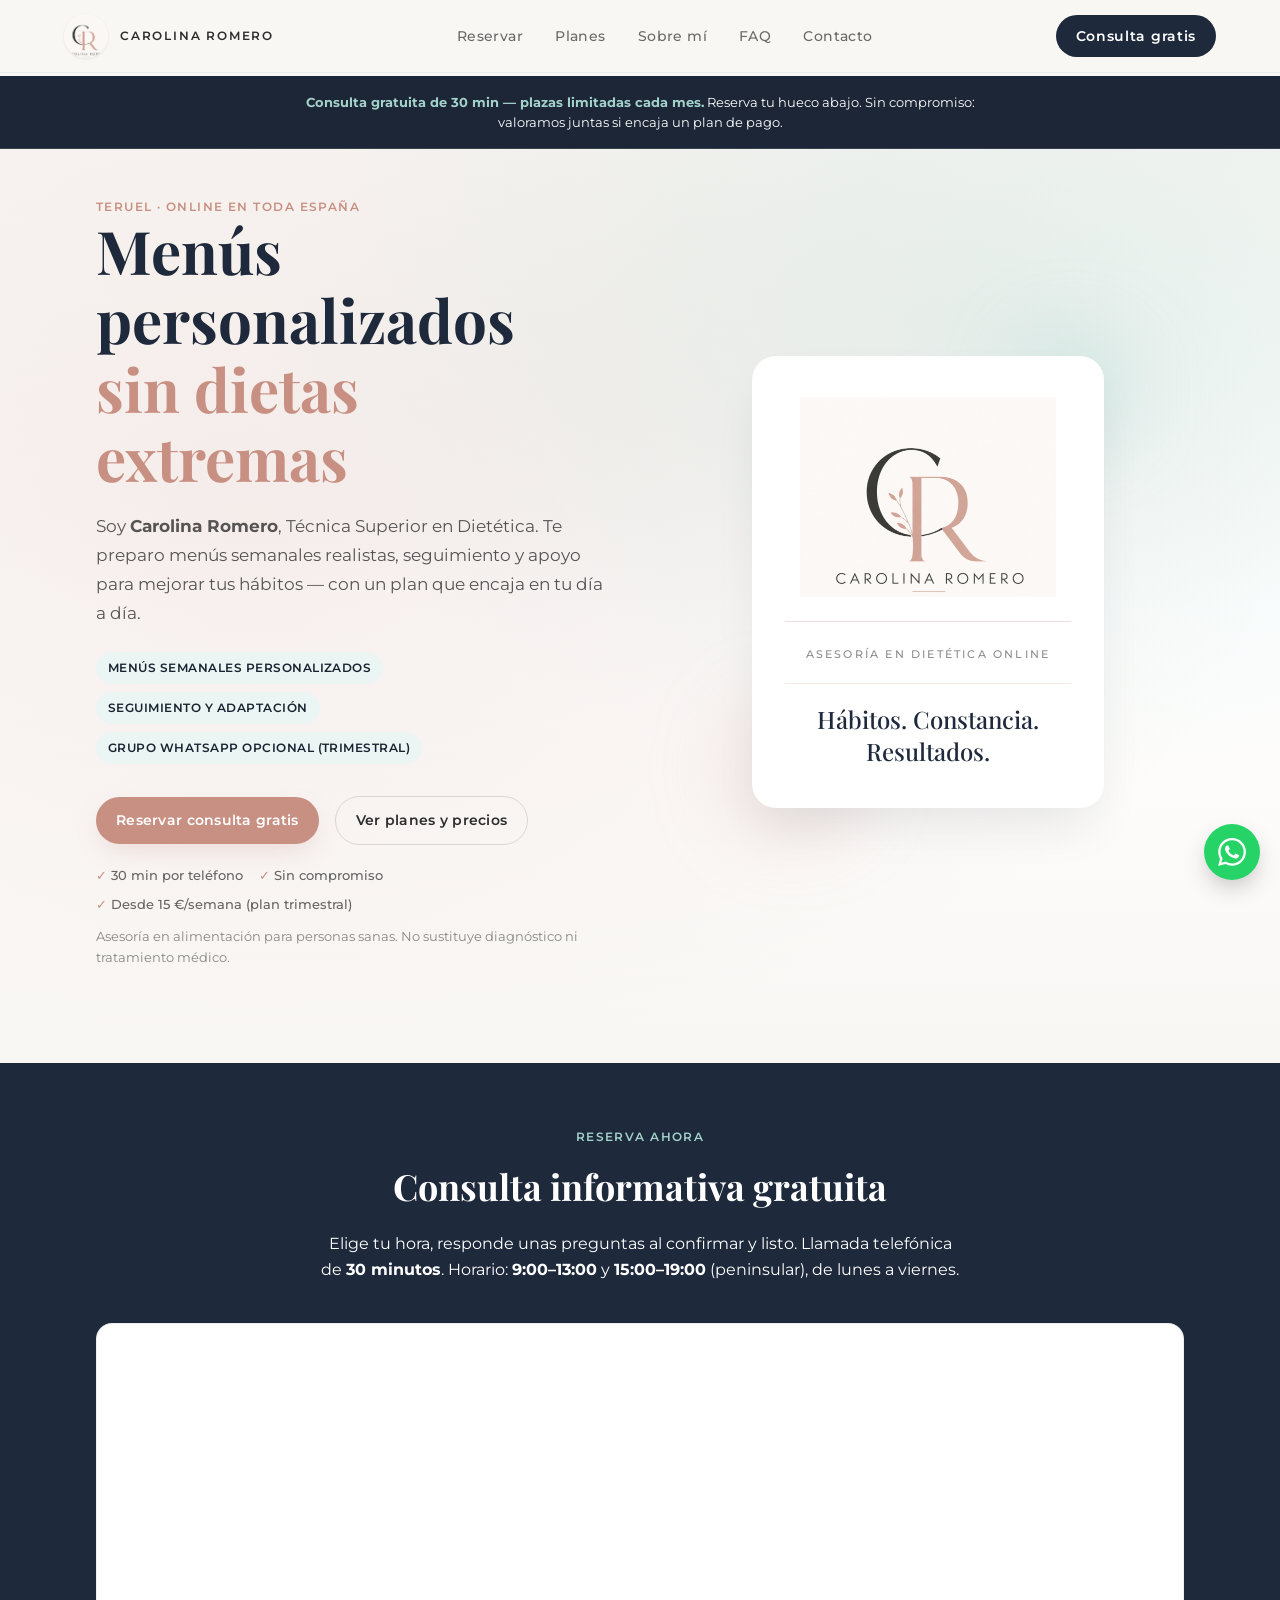
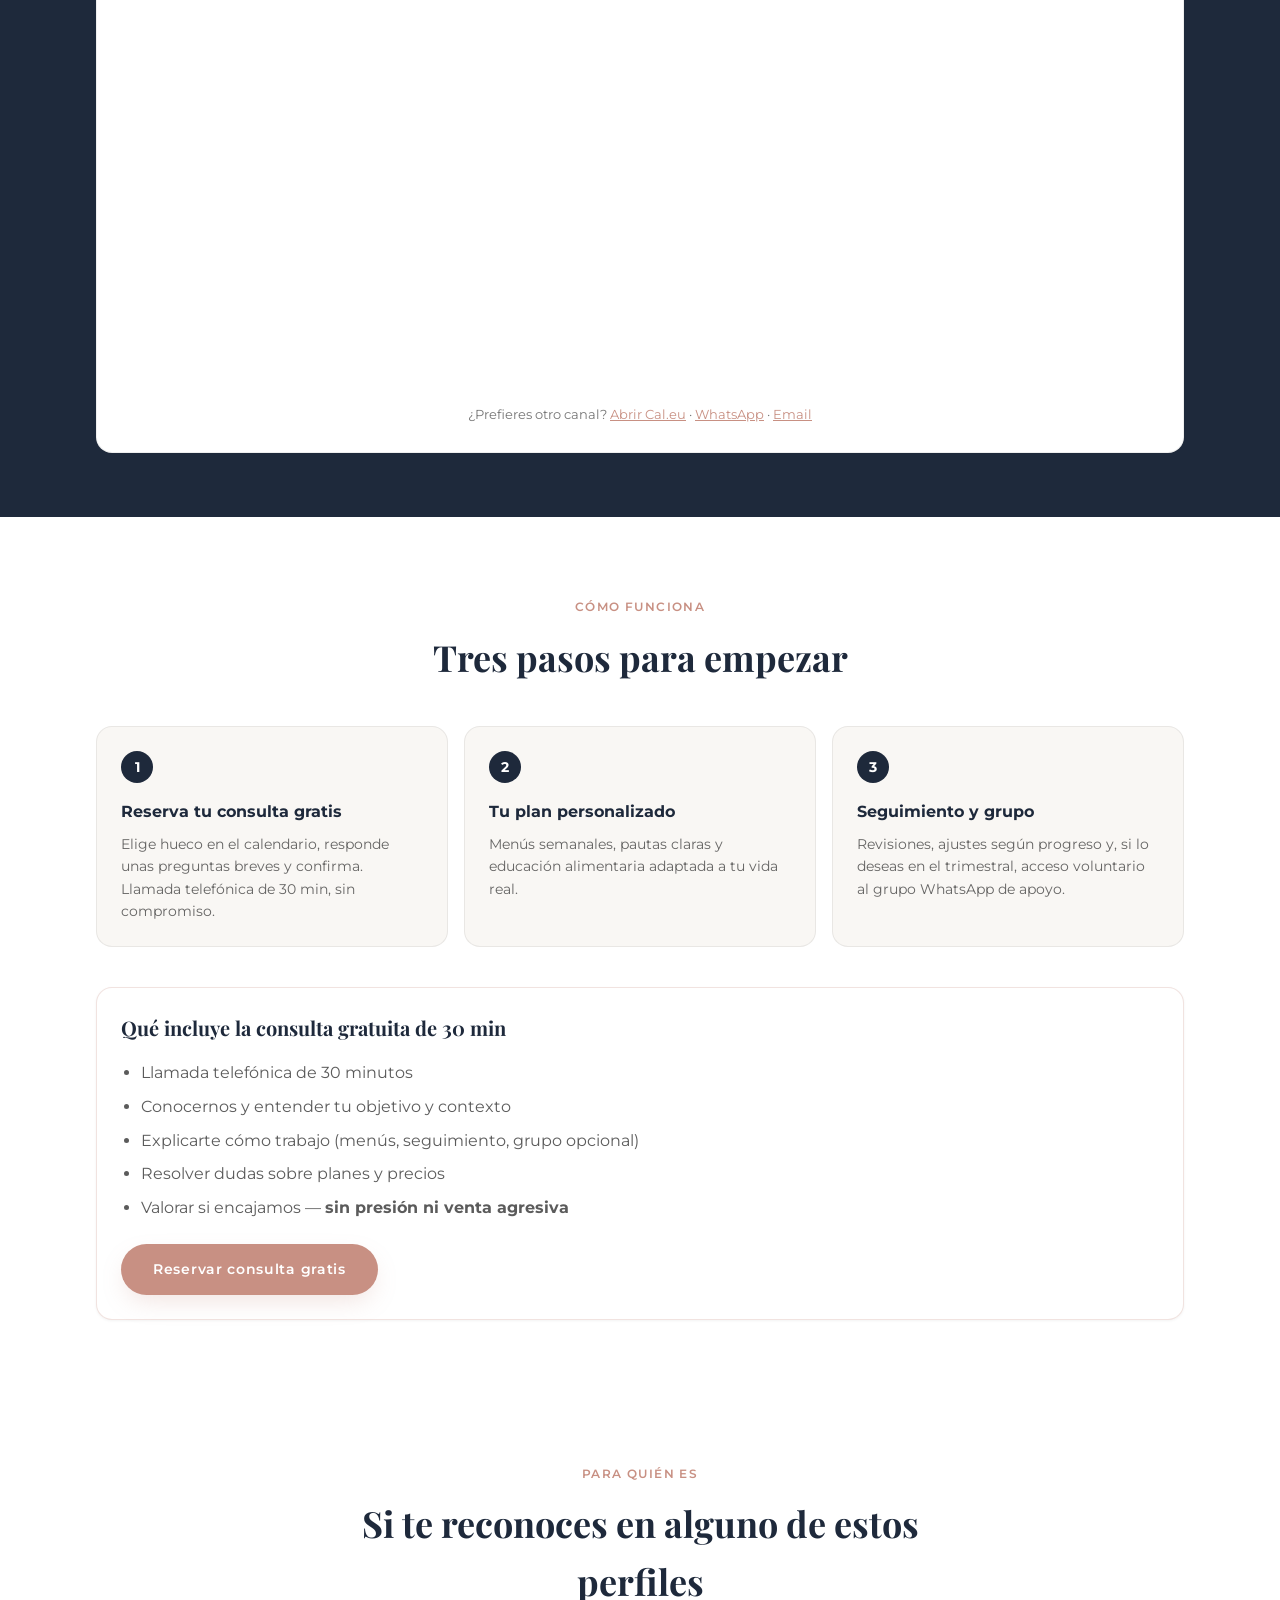
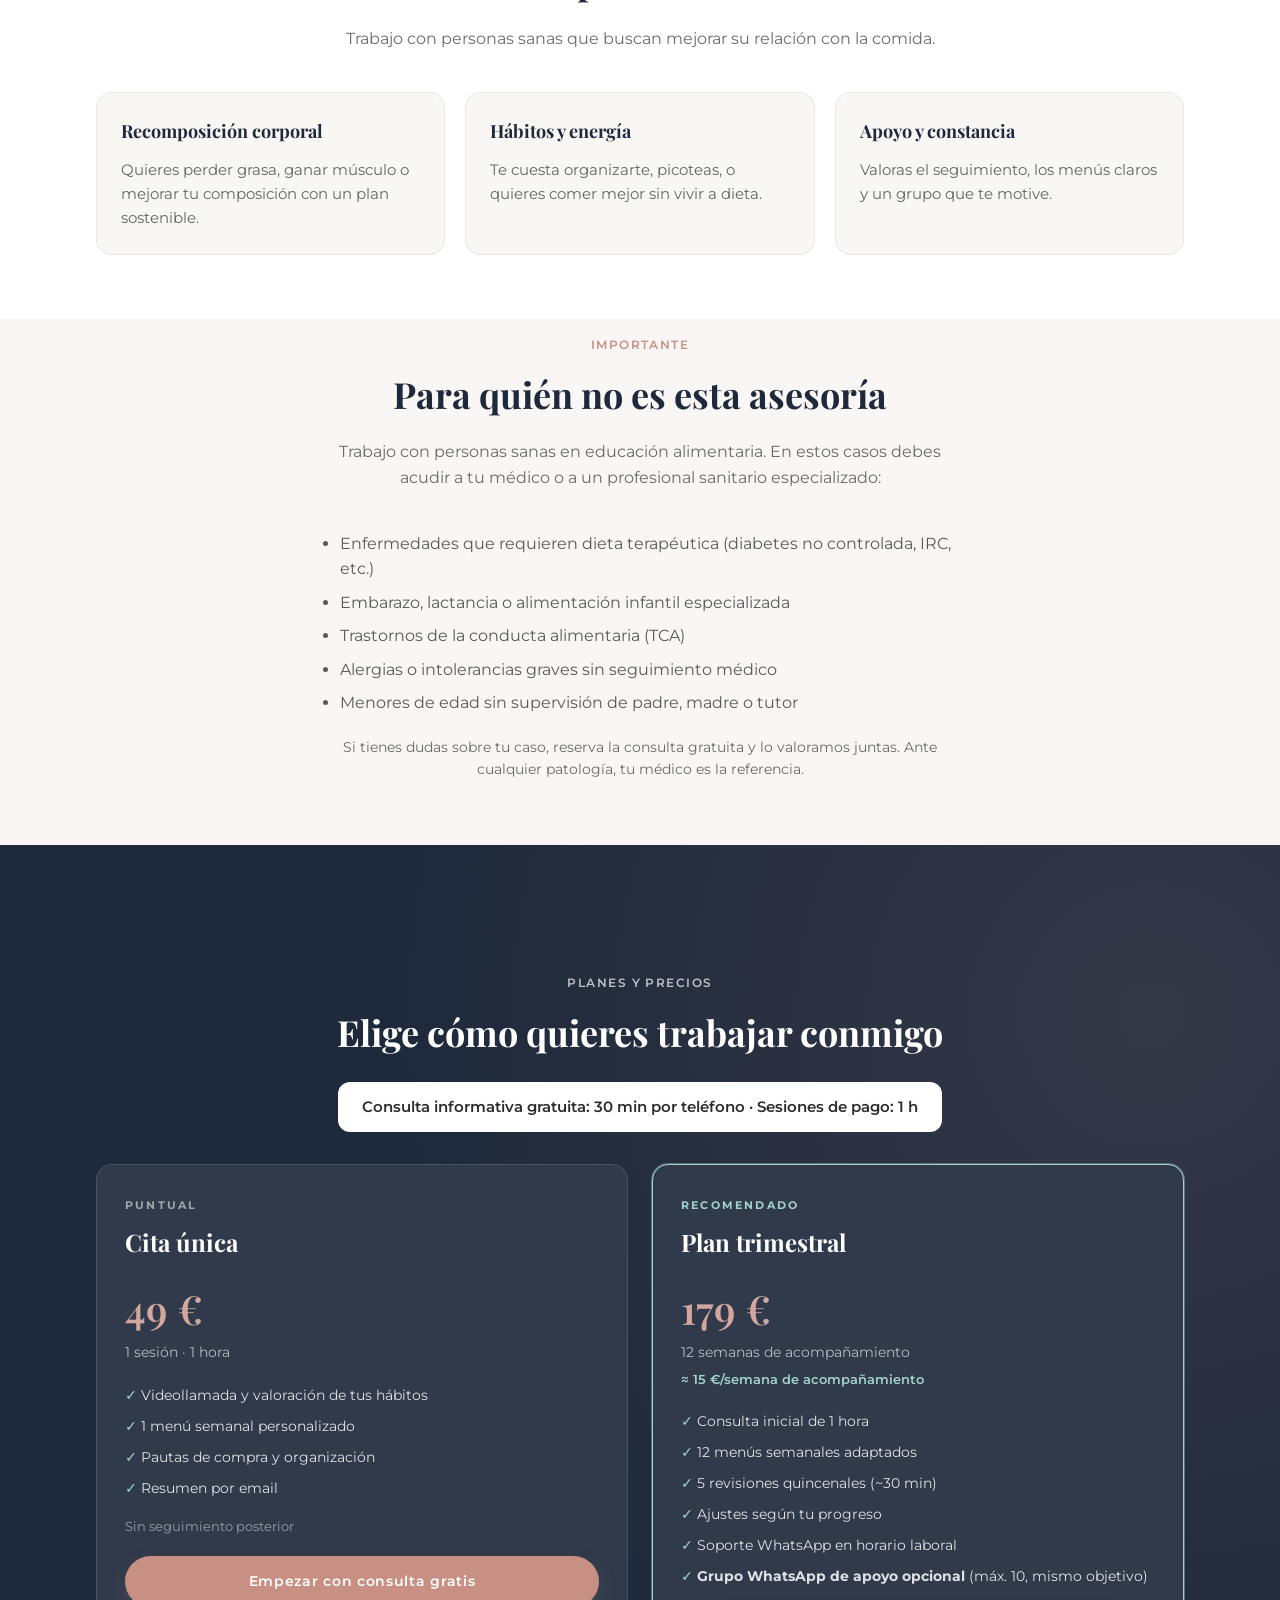
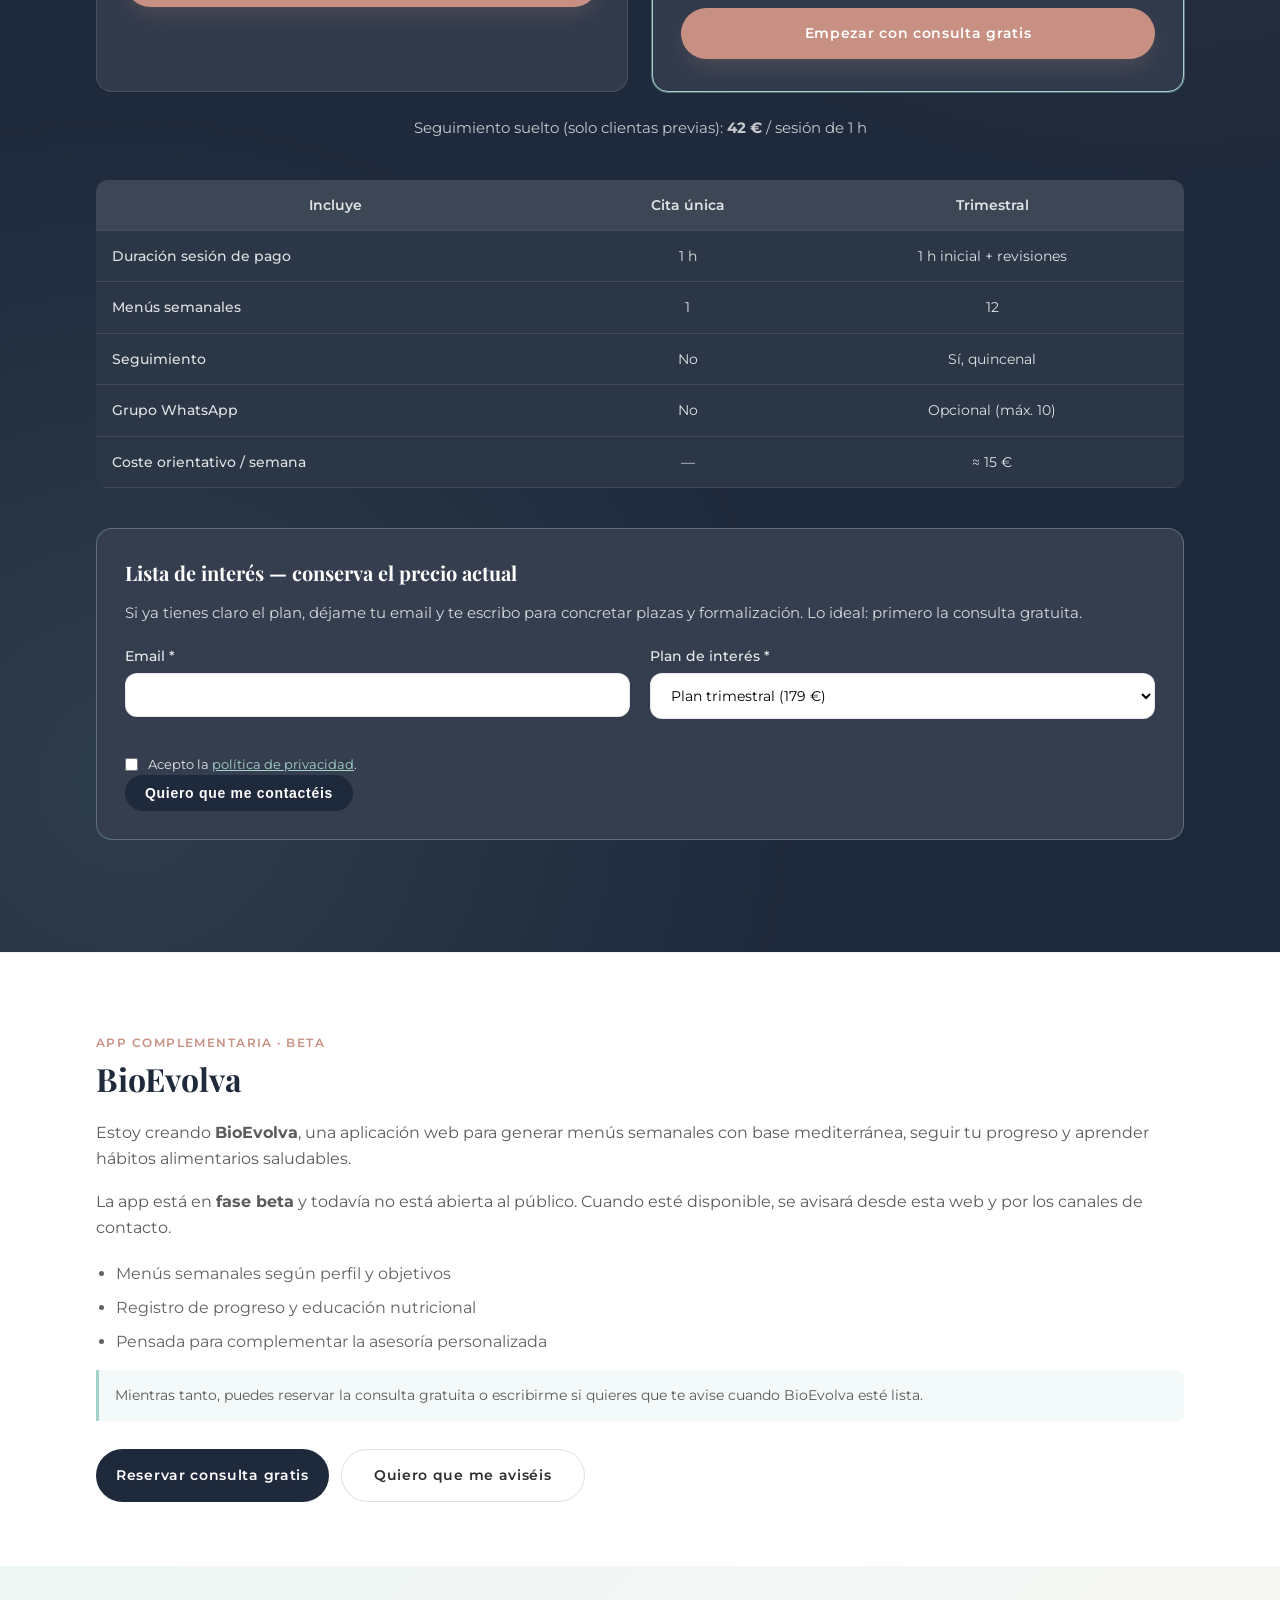
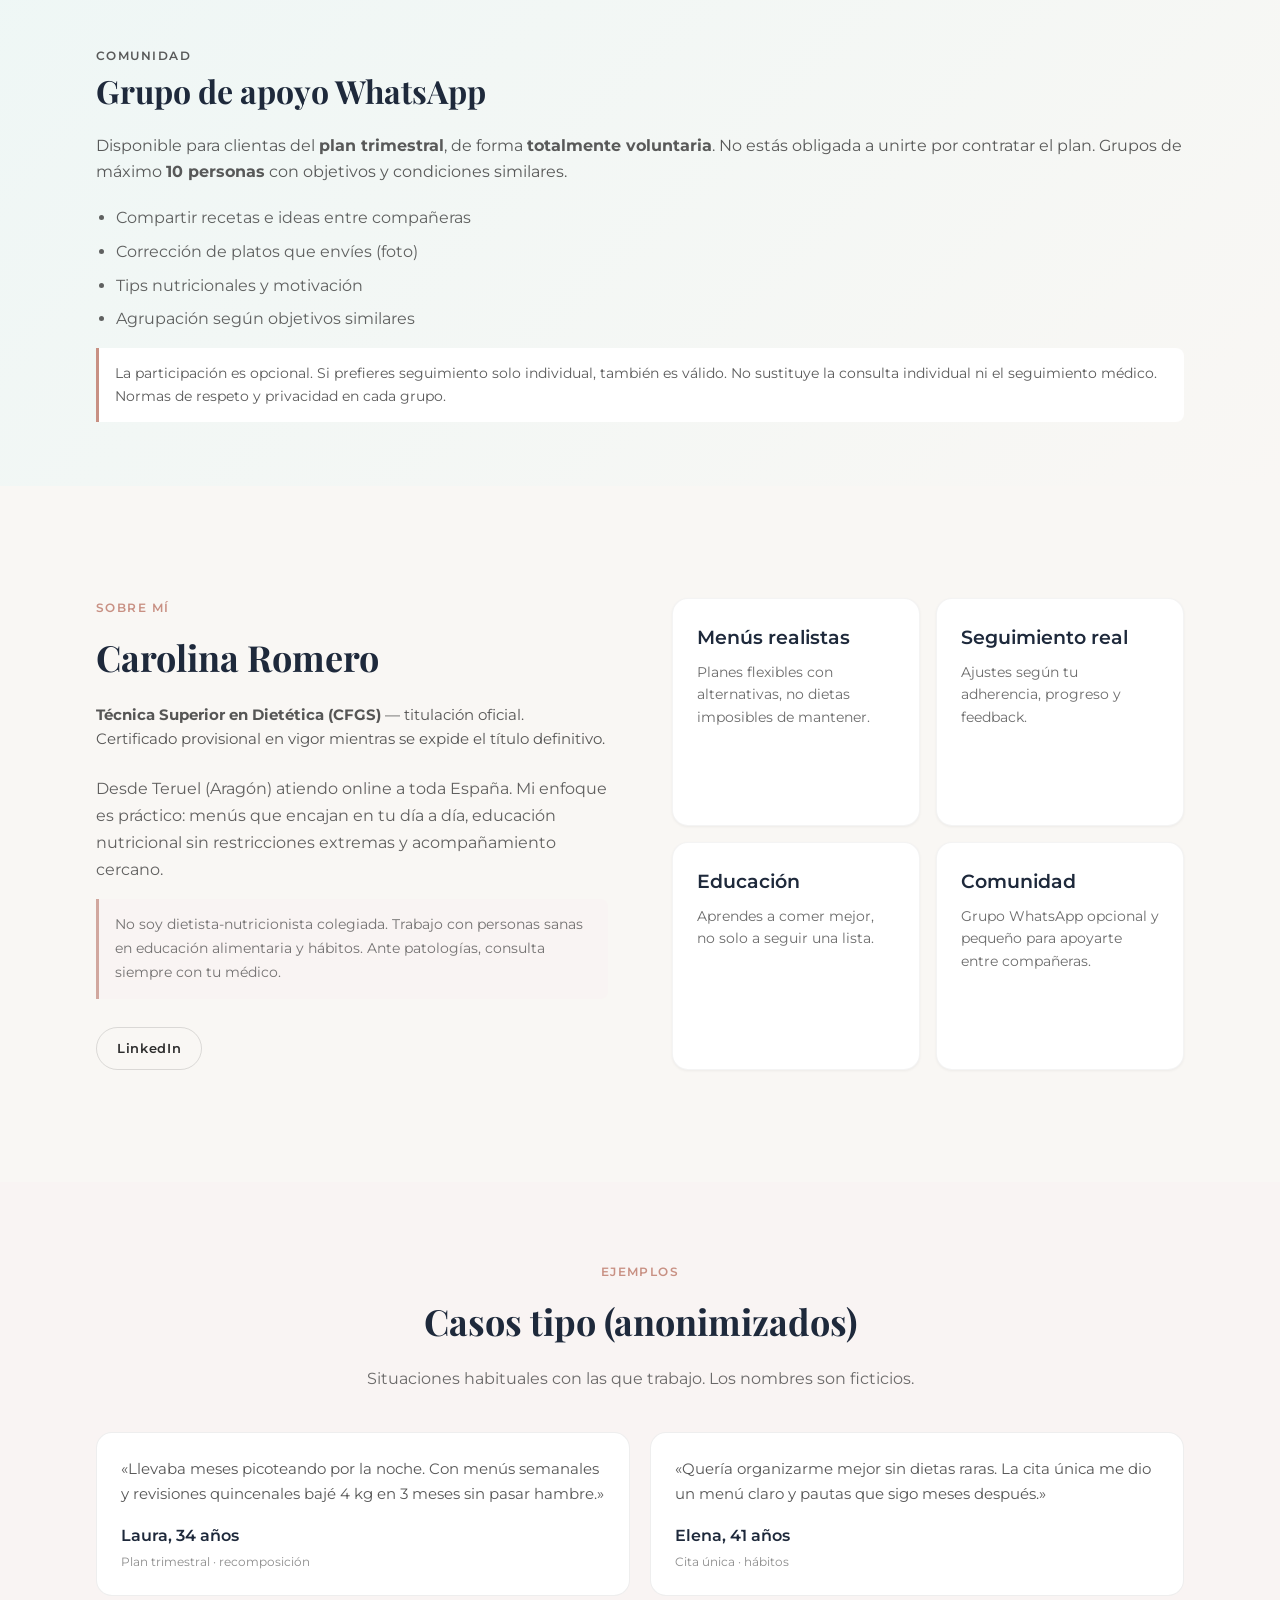
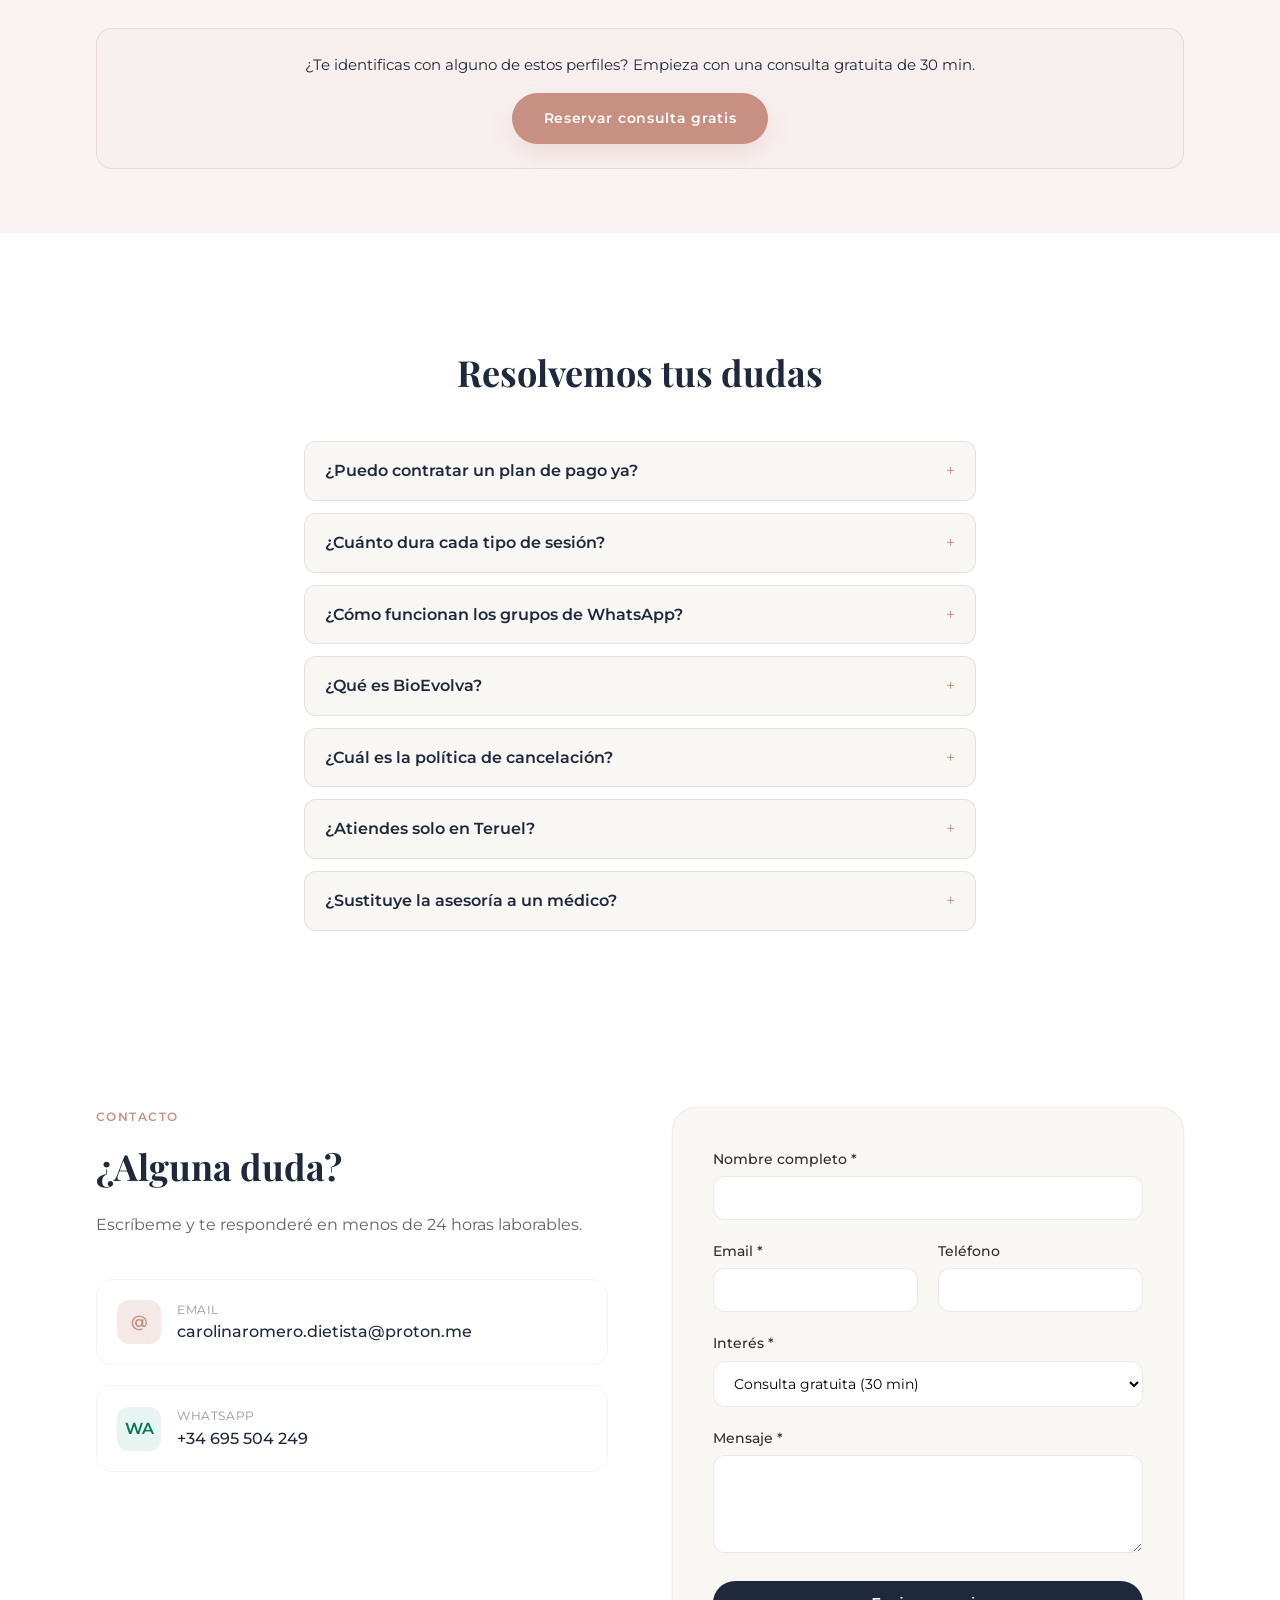
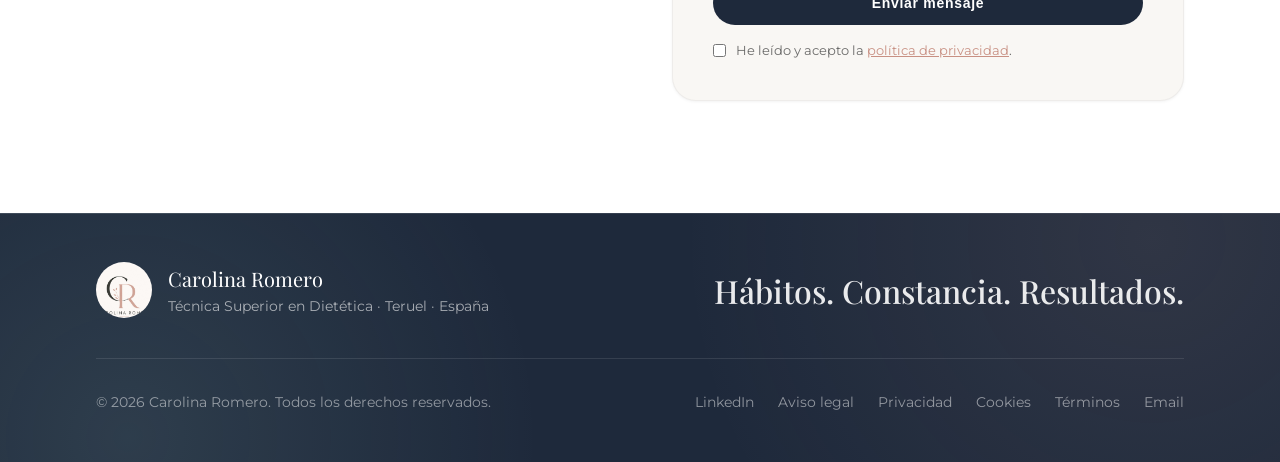
==== commit 77914947: "Publicar web Carolina Romero dietista" ====
--- a/index.html
+++ b/index.html
@@ -7,7 +7,7 @@
     <title>Carolina Romero — Asesoría en Dietética Online | Teruel · España</title>
     <meta
       name="description"
-      content="Asesoría en alimentación y hábitos saludables online desde Teruel para toda España. Menús semanales, seguimiento y grupos de apoyo. Técnica Superior en Dietética. Consulta gratuita 30 min."
+      content="Menús semanales personalizados sin dietas extremas. Asesoría online en toda España con Carolina Romero, Técnica Superior en Dietética. Consulta gratuita de 30 min, sin compromiso."
     />
     <link rel="canonical" href="https://carol-88.github.io/carolina-romero-dietista/" />
     <meta property="og:type" content="website" />
@@ -15,7 +15,7 @@
     <meta property="og:title" content="Carolina Romero — Asesoría en Dietética Online" />
     <meta
       property="og:description"
-      content="Menús personalizados, seguimiento y grupos WhatsApp. Consulta informativa gratuita de 30 min. Atiendo online en toda España desde Teruel."
+      content="Menús personalizados sin dietas extremas. Consulta informativa gratuita de 30 min. Atiendo online en toda España desde Teruel."
     />
     <meta property="og:url" content="https://carol-88.github.io/carolina-romero-dietista/" />
     <meta property="og:image" content="https://carol-88.github.io/carolina-romero-dietista/images/og-card.png" />
@@ -36,7 +36,7 @@
       href="https://fonts.googleapis.com/css2?family=Montserrat:wght@400;500;600;700&family=Playfair+Display:wght@400;500;600;700&display=swap"
       rel="stylesheet"
     />
-    <link rel="stylesheet" href="css/styles.css?v=11" />
+    <link rel="stylesheet" href="css/styles.css?v=12" />
     <script type="application/ld+json">
       {
         "@context": "https://schema.org",
@@ -132,11 +132,9 @@
         </a>
 
         <nav id="main-nav" class="nav" aria-label="Principal">
+          <a href="#reserva">Reservar</a>
           <a href="#planes">Planes</a>
-          <a href="#reserva">Reservar</a>
-          <a href="#bioevolva">BioEvolva</a>
           <a href="#sobre-mi">Sobre mí</a>
-          <a href="#opiniones">Opiniones</a>
           <a href="#faq">FAQ</a>
           <a href="#contacto">Contacto</a>
           <a href="#reserva" class="btn btn-primary nav-mobile-cta">Consulta gratis</a>
@@ -163,8 +161,8 @@
       <div class="site-notice" role="status">
         <div class="container site-notice-inner">
           <p>
-            <strong>Ya puedes reservar tu consulta gratuita de 30 min por teléfono.</strong>
-            En esa llamada valoramos juntas si un plan de pago encaja contigo.
+            <strong>Consulta gratuita de 30 min — plazas limitadas cada mes.</strong>
+            Reserva tu hueco abajo. Sin compromiso: valoramos juntas si encaja un plan de pago.
           </p>
         </div>
       </div>
@@ -173,11 +171,11 @@
         <div class="container hero-grid">
           <div class="hero-content">
             <p class="eyebrow hero-eyebrow">Teruel · Online en toda España</p>
-            <h1>Tu alimentación, <span>con sentido</span></h1>
+            <h1>Menús personalizados <span>sin dietas extremas</span></h1>
             <p class="hero-lead">
               Soy <strong>Carolina Romero</strong>, Técnica Superior en Dietética.
-              Te acompaño con menús semanales realistas, seguimiento y apoyo para
-              mejorar tus hábitos — sin dietas extremas.
+              Te preparo menús semanales realistas, seguimiento y apoyo para mejorar
+              tus hábitos — con un plan que encaja en tu día a día.
             </p>
 
             <ul class="hero-badges" aria-label="Beneficios principales">
@@ -187,9 +185,15 @@
             </ul>
 
             <div class="hero-actions">
-              <a href="#reserva" class="btn btn-rose btn-hero">Consulta gratuita (30 min)</a>
+              <a href="#reserva" class="btn btn-rose btn-hero">Reservar consulta gratis</a>
               <a href="#planes" class="btn btn-outline btn-hero">Ver planes y precios</a>
             </div>
+
+            <ul class="hero-trust" aria-label="Garantías de la consulta">
+              <li>30 min por teléfono</li>
+              <li>Sin compromiso</li>
+              <li>Desde 15 €/semana (plan trimestral)</li>
+            </ul>
 
             <p class="hero-disclaimer">
               Asesoría en alimentación para personas sanas. No sustituye diagnóstico
@@ -197,14 +201,49 @@
             </p>
           </div>
 
-          <div class="hero-visual" aria-hidden="true">
+          <div class="hero-visual">
             <div class="logo-showcase">
               <div class="logo-card">
-                <img src="images/logo.png" alt="" />
+                <img src="images/logo.png" alt="Carolina Romero — asesoría en dietética online" />
                 <p class="logo-tagline">Asesoría en dietética online</p>
                 <p class="motto-badge">Hábitos. Constancia. Resultados.</p>
               </div>
             </div>
+          </div>
+        </div>
+      </section>
+
+      <section id="reserva" class="booking booking-prominent">
+        <div class="container">
+          <div class="section-intro section-intro-light">
+            <p class="eyebrow">Reserva ahora</p>
+            <h2>Consulta informativa gratuita</h2>
+            <p>
+              Elige tu hora, responde unas preguntas al confirmar y listo.
+              Llamada telefónica de <strong>30 minutos</strong>.
+              Horario: <strong>9:00–13:00</strong> y <strong>15:00–19:00</strong>
+              (peninsular), de lunes a viernes.
+            </p>
+          </div>
+
+          <div class="booking-panel">
+            <div id="cal-embed" class="cal-placeholder" aria-live="polite">
+              <p class="cal-placeholder-title">Cargando calendario…</p>
+              <p>
+                Si tarda, abre
+                <a href="https://cal.eu/carolinaromero" target="_blank" rel="noopener noreferrer">cal.eu/carolinaromero</a>
+                o reserva por
+                <a href="https://wa.me/34695504249" data-whatsapp-link target="_blank" rel="noopener noreferrer">WhatsApp</a>.
+              </p>
+            </div>
+            <p class="cal-embed-fallback">
+              ¿Prefieres otro canal?
+              <a href="https://cal.eu/carolinaromero" target="_blank" rel="noopener noreferrer">Abrir Cal.eu</a>
+              ·
+              <a href="https://wa.me/34695504249" data-whatsapp-link target="_blank" rel="noopener noreferrer">WhatsApp</a>
+              ·
+              <a href="mailto:carolinaromero.dietista@proton.me">Email</a>
+            </p>
           </div>
         </div>
       </section>
@@ -491,41 +530,6 @@
         </div>
       </section>
 
-      <section id="reserva" class="booking">
-        <div class="container">
-          <div class="section-intro section-intro-light">
-            <p class="eyebrow">Reserva</p>
-            <h2>Consulta informativa gratuita</h2>
-            <p>
-              Elige tu hora, responde unas preguntas al confirmar y listo.
-              Llamada telefónica de <strong>30 minutos</strong>.
-              Horario: <strong>9:00–13:00</strong> y <strong>15:00–19:00</strong>
-              (peninsular), de lunes a viernes.
-            </p>
-          </div>
-
-          <div class="booking-panel">
-            <div id="cal-embed" class="cal-placeholder" aria-live="polite">
-              <p class="cal-placeholder-title">Cargando calendario…</p>
-              <p>
-                Si tarda, abre
-                <a href="https://cal.eu/carolinaromero" target="_blank" rel="noopener noreferrer">cal.eu/carolinaromero</a>
-                o reserva por
-                <a href="https://wa.me/34695504249" data-whatsapp-link target="_blank" rel="noopener noreferrer">WhatsApp</a>.
-              </p>
-            </div>
-            <p class="cal-embed-fallback">
-              ¿Prefieres otro canal?
-              <a href="https://cal.eu/carolinaromero" target="_blank" rel="noopener noreferrer">Abrir Cal.eu</a>
-              ·
-              <a href="https://wa.me/34695504249" data-whatsapp-link target="_blank" rel="noopener noreferrer">WhatsApp</a>
-              ·
-              <a href="mailto:carolinaromero.dietista@proton.me">Email</a>
-            </p>
-          </div>
-        </div>
-      </section>
-
       <section id="sobre-mi" class="about">
         <div class="container about-grid">
           <div class="about-main">
@@ -623,6 +627,10 @@
                 <span class="testimonial-context">Cita única · hábitos</span>
               </footer>
             </article>
+          </div>
+          <div class="section-cta">
+            <p>¿Te identificas con alguno de estos perfiles? Empieza con una consulta gratuita de 30 min.</p>
+            <a href="#reserva" class="btn btn-rose">Reservar consulta gratis</a>
           </div>
         </div>
       </section>
@@ -785,6 +793,10 @@
       </section>
     </main>
 
+    <aside class="sticky-cta" id="sticky-cta" aria-label="Reservar consulta">
+      <a href="#reserva" class="btn btn-rose btn-full">Reservar consulta gratis</a>
+    </aside>
+
     <a
       href="https://wa.me/34695504249"
       data-whatsapp-link
@@ -827,6 +839,6 @@
     <script>
       document.getElementById("year").textContent = new Date().getFullYear();
     </script>
-    <script src="js/main.js?v=6" defer></script>
+    <script src="js/main.js?v=7" defer></script>
   </body>
 </html>
--- a/css/styles.css
+++ b/css/styles.css
@@ -2258,3 +2258,92 @@
   font-size: 0.9375rem;
   color: color-mix(in srgb, var(--charcoal) 65%, transparent);
 }
+
+.hero-trust {
+  margin-top: 1.25rem;
+  display: flex;
+  flex-wrap: wrap;
+  justify-content: center;
+  gap: 0.5rem 1rem;
+  list-style: none;
+  max-width: 36rem;
+}
+
+.hero-trust li {
+  font-size: 0.8125rem;
+  font-weight: 500;
+  color: color-mix(in srgb, var(--charcoal) 72%, transparent);
+}
+
+.hero-trust li::before {
+  content: "✓ ";
+  color: var(--rose);
+  font-weight: 700;
+}
+
+@media (min-width: 1024px) {
+  .hero-trust {
+    justify-content: flex-start;
+  }
+}
+
+.booking-prominent {
+  padding-top: 2.5rem;
+  padding-bottom: 3rem;
+}
+
+@media (min-width: 1024px) {
+  .booking-prominent {
+    padding-top: 3rem;
+    padding-bottom: 4rem;
+  }
+}
+
+.section-cta {
+  margin-top: 2rem;
+  padding: 1.5rem;
+  border-radius: 1rem;
+  text-align: center;
+  background: color-mix(in srgb, var(--rose-light) 18%, white);
+  border: 1px solid color-mix(in srgb, var(--rose) 25%, transparent);
+}
+
+.section-cta p {
+  font-size: 0.9375rem;
+  line-height: 1.6;
+  color: var(--navy);
+  margin-bottom: 1rem;
+}
+
+.sticky-cta {
+  display: none;
+  position: fixed;
+  left: 0;
+  right: 0;
+  bottom: 0;
+  z-index: 85;
+  padding: 0.625rem 1rem;
+  padding-bottom: calc(0.625rem + env(safe-area-inset-bottom, 0px));
+  background: color-mix(in srgb, var(--cream) 94%, transparent);
+  border-top: 1px solid color-mix(in srgb, var(--charcoal) 10%, transparent);
+  box-shadow: 0 -4px 24px rgb(0 0 0 / 8%);
+  backdrop-filter: blur(8px);
+}
+
+.sticky-cta.is-hidden {
+  display: none !important;
+}
+
+@media (max-width: 767px) {
+  .sticky-cta:not(.is-hidden) {
+    display: block;
+  }
+
+  body.has-sticky-cta {
+    padding-bottom: 4.75rem;
+  }
+
+  .whatsapp-float {
+    bottom: 5.25rem;
+  }
+}
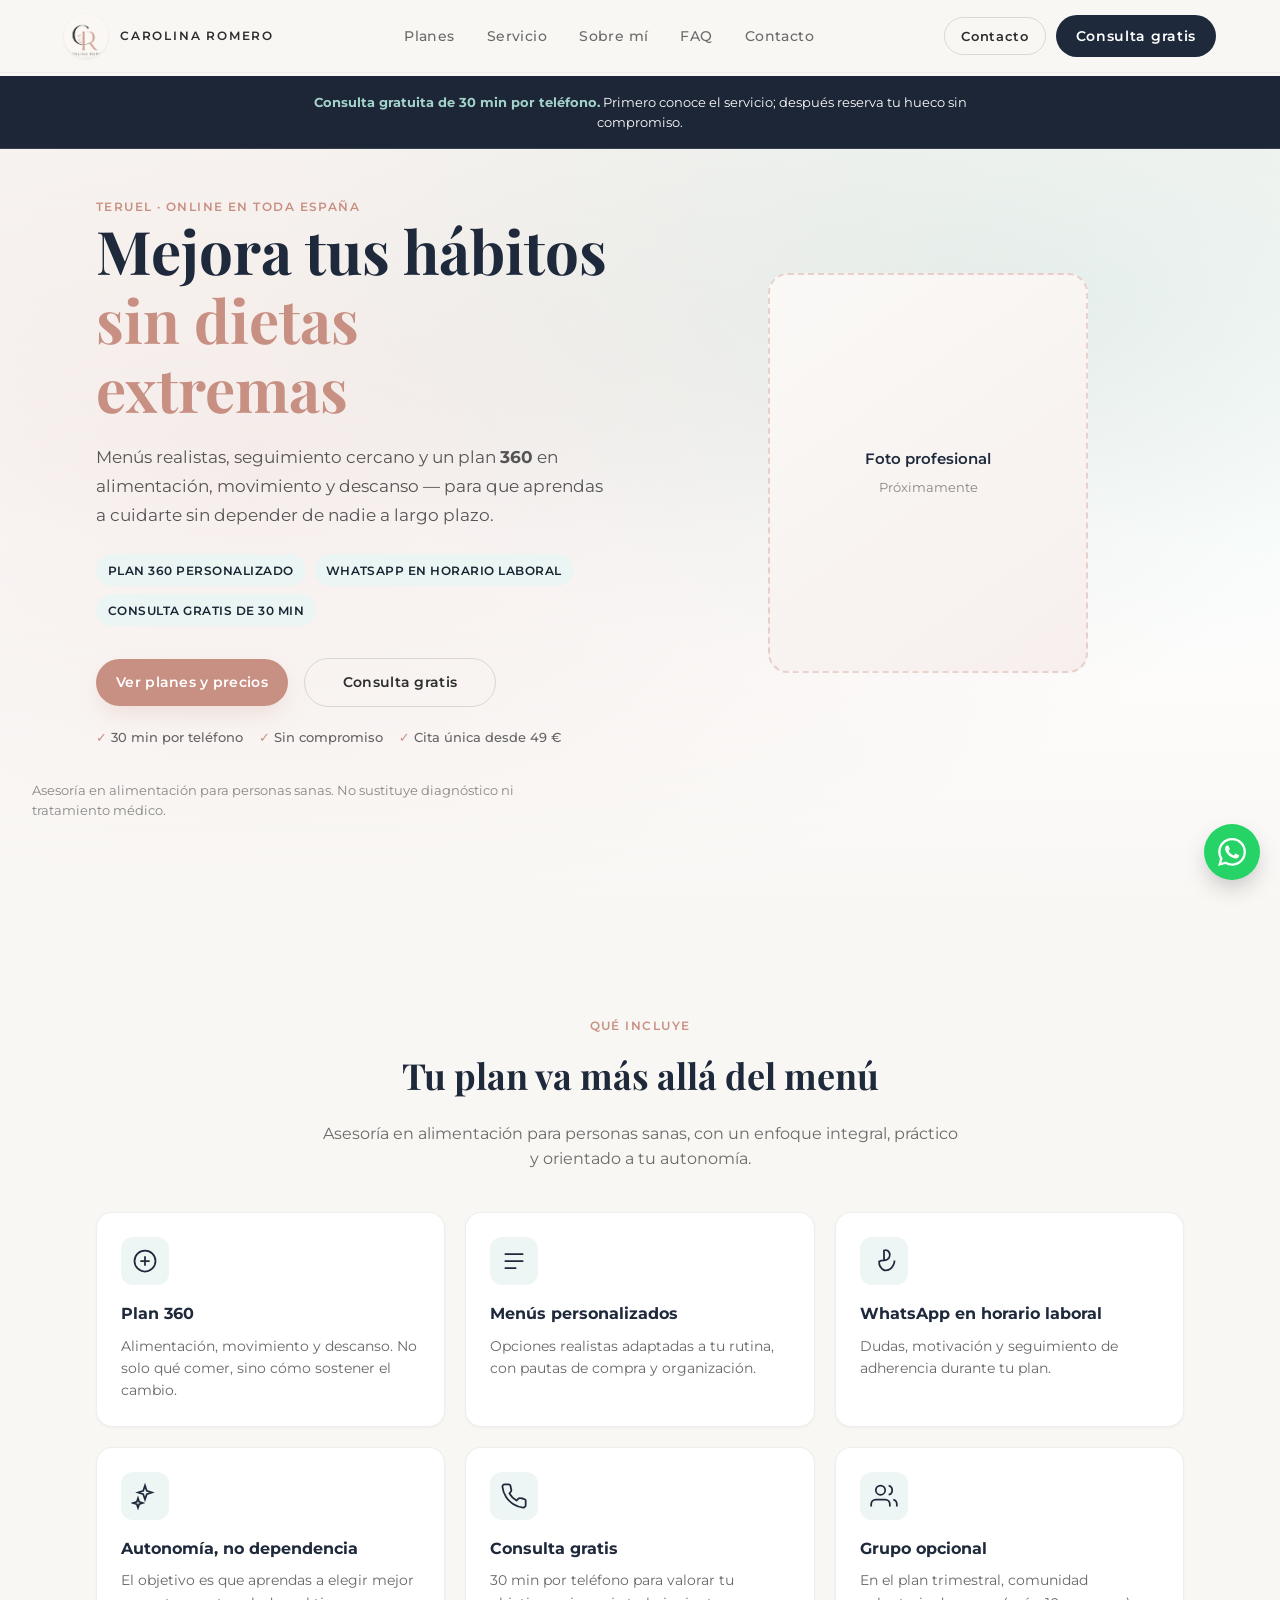
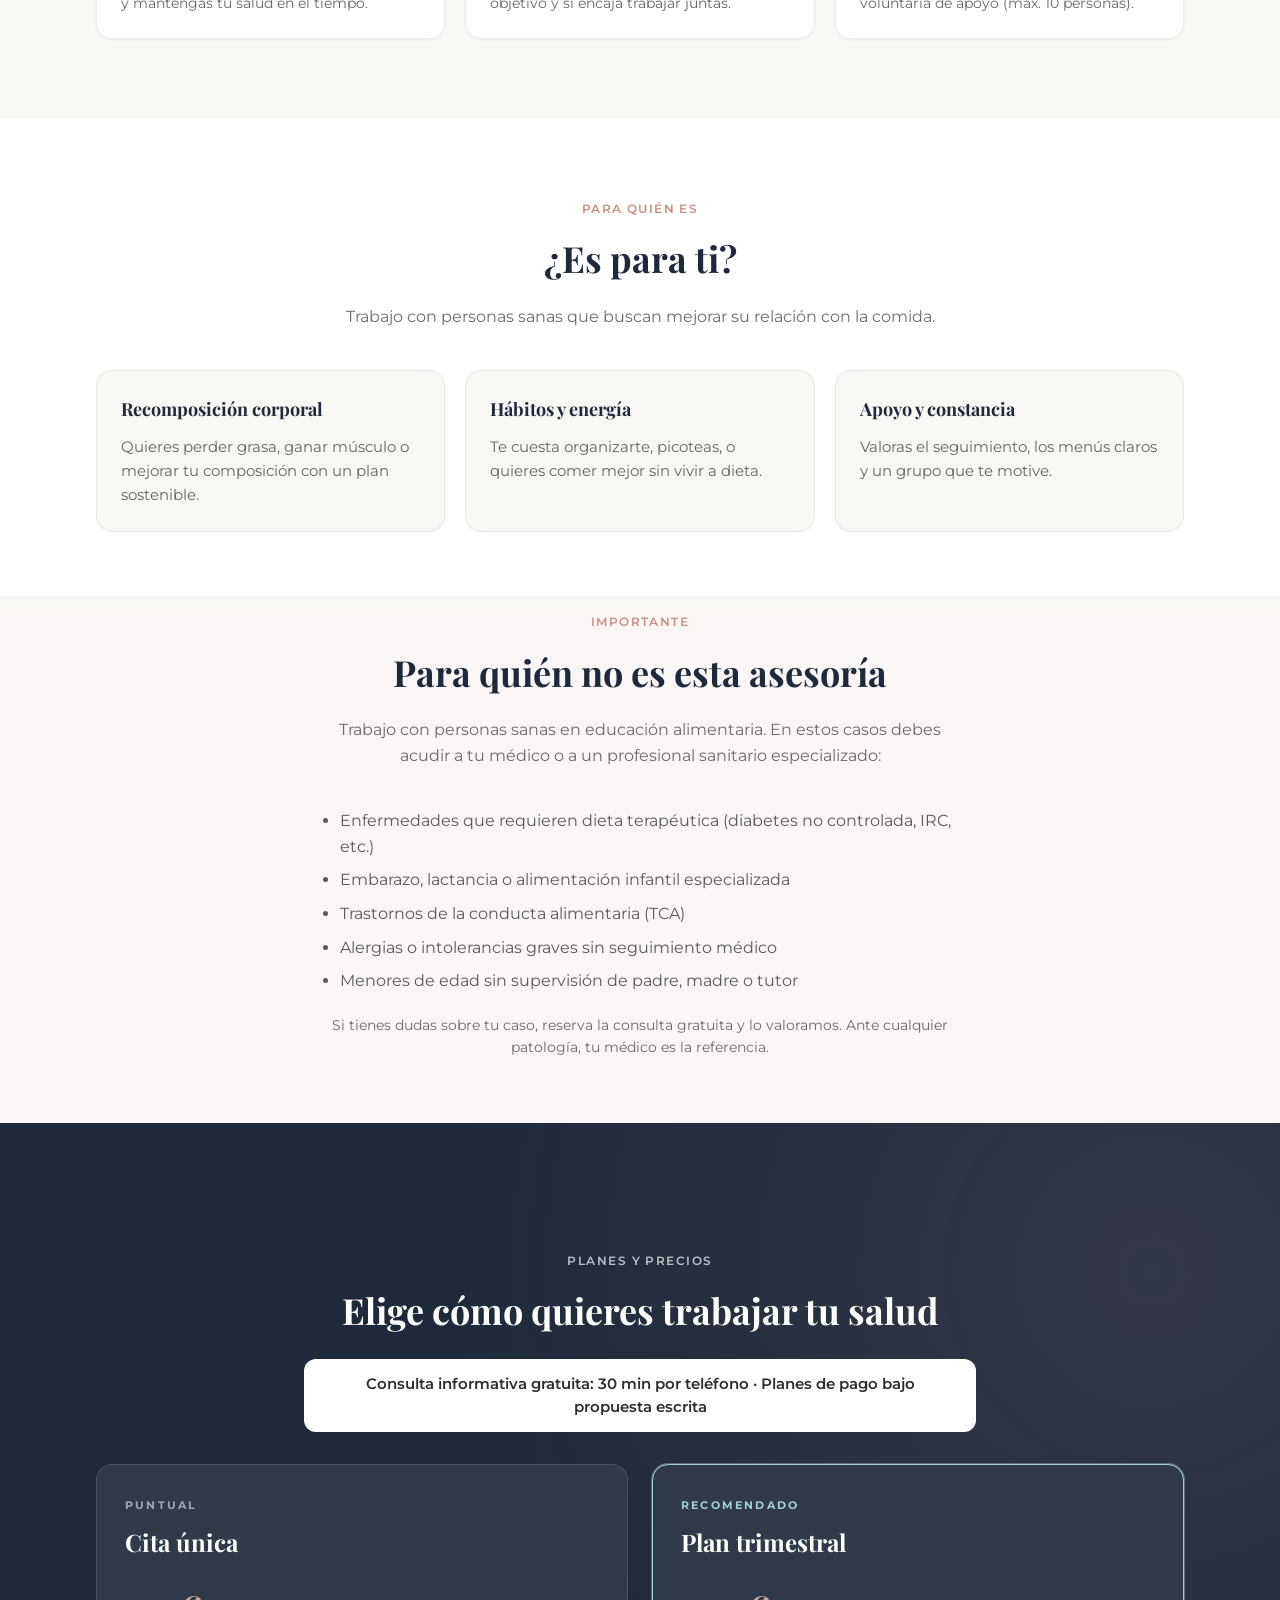
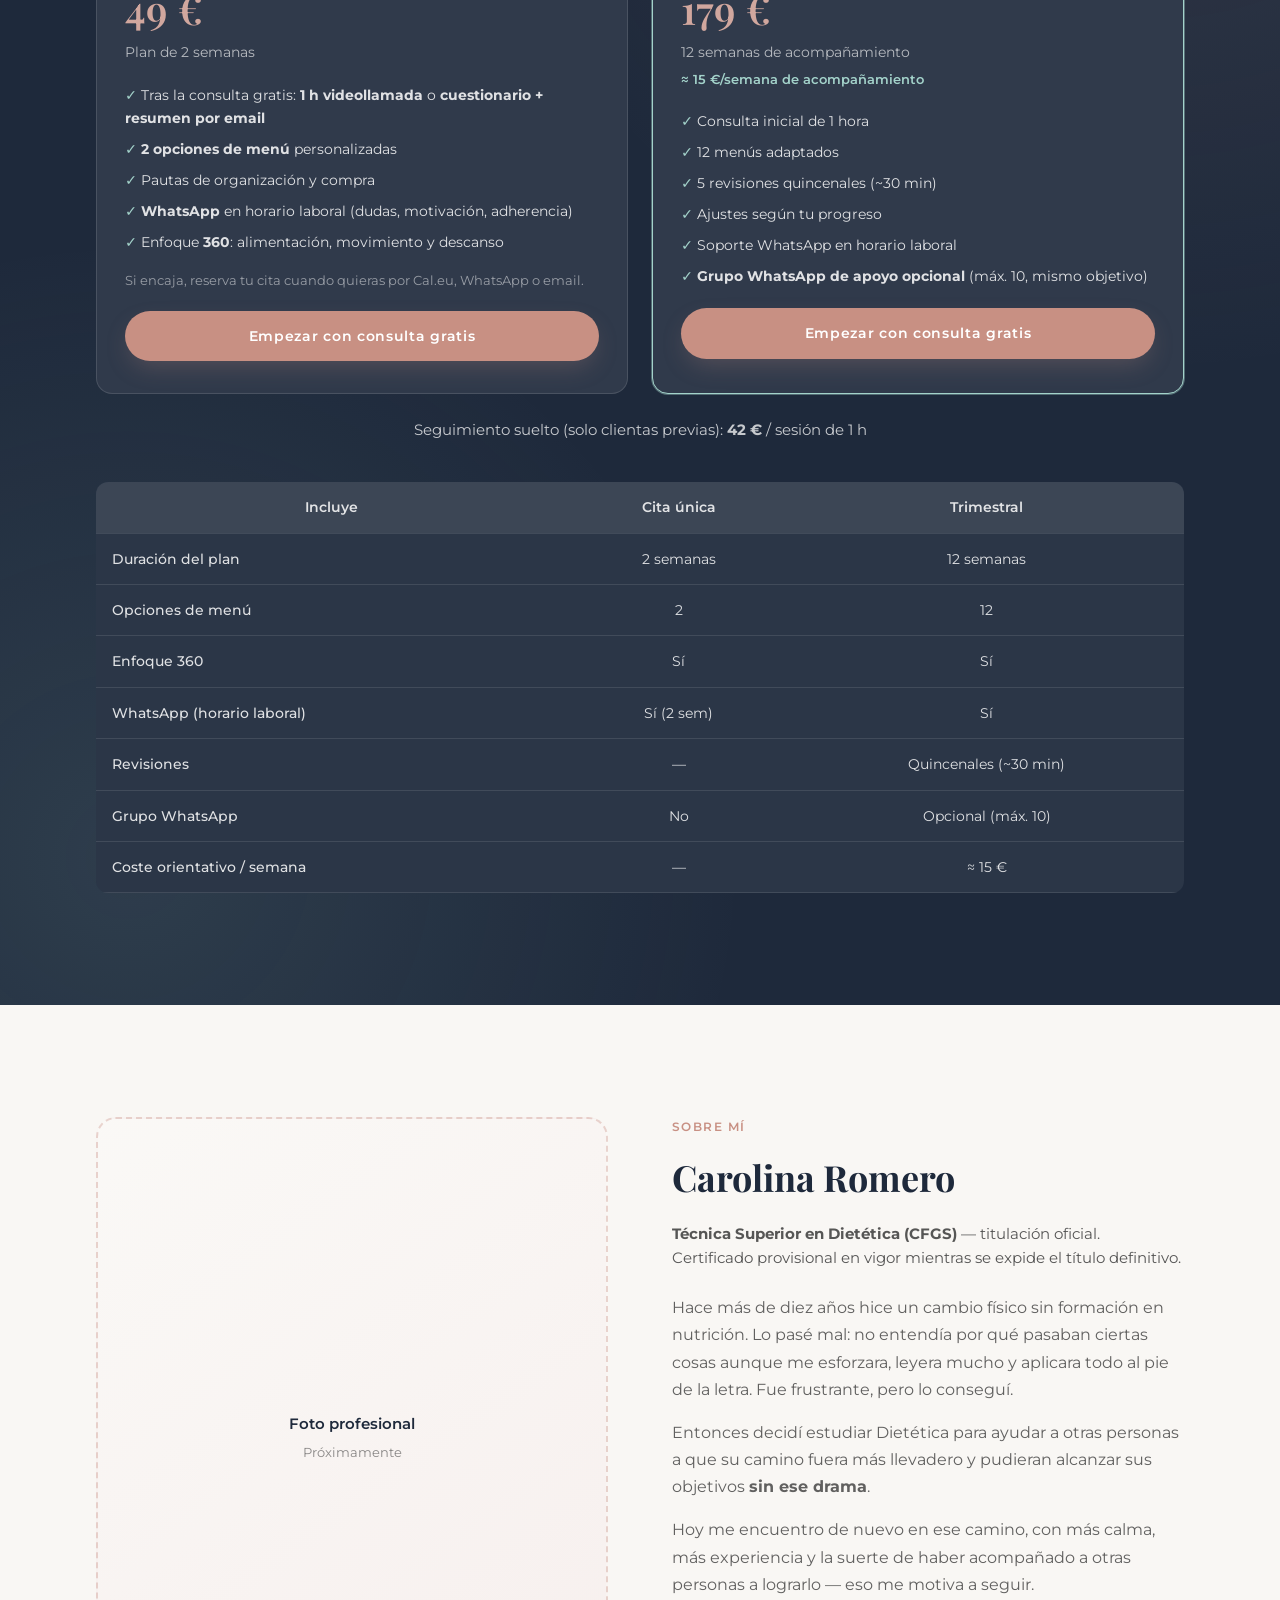
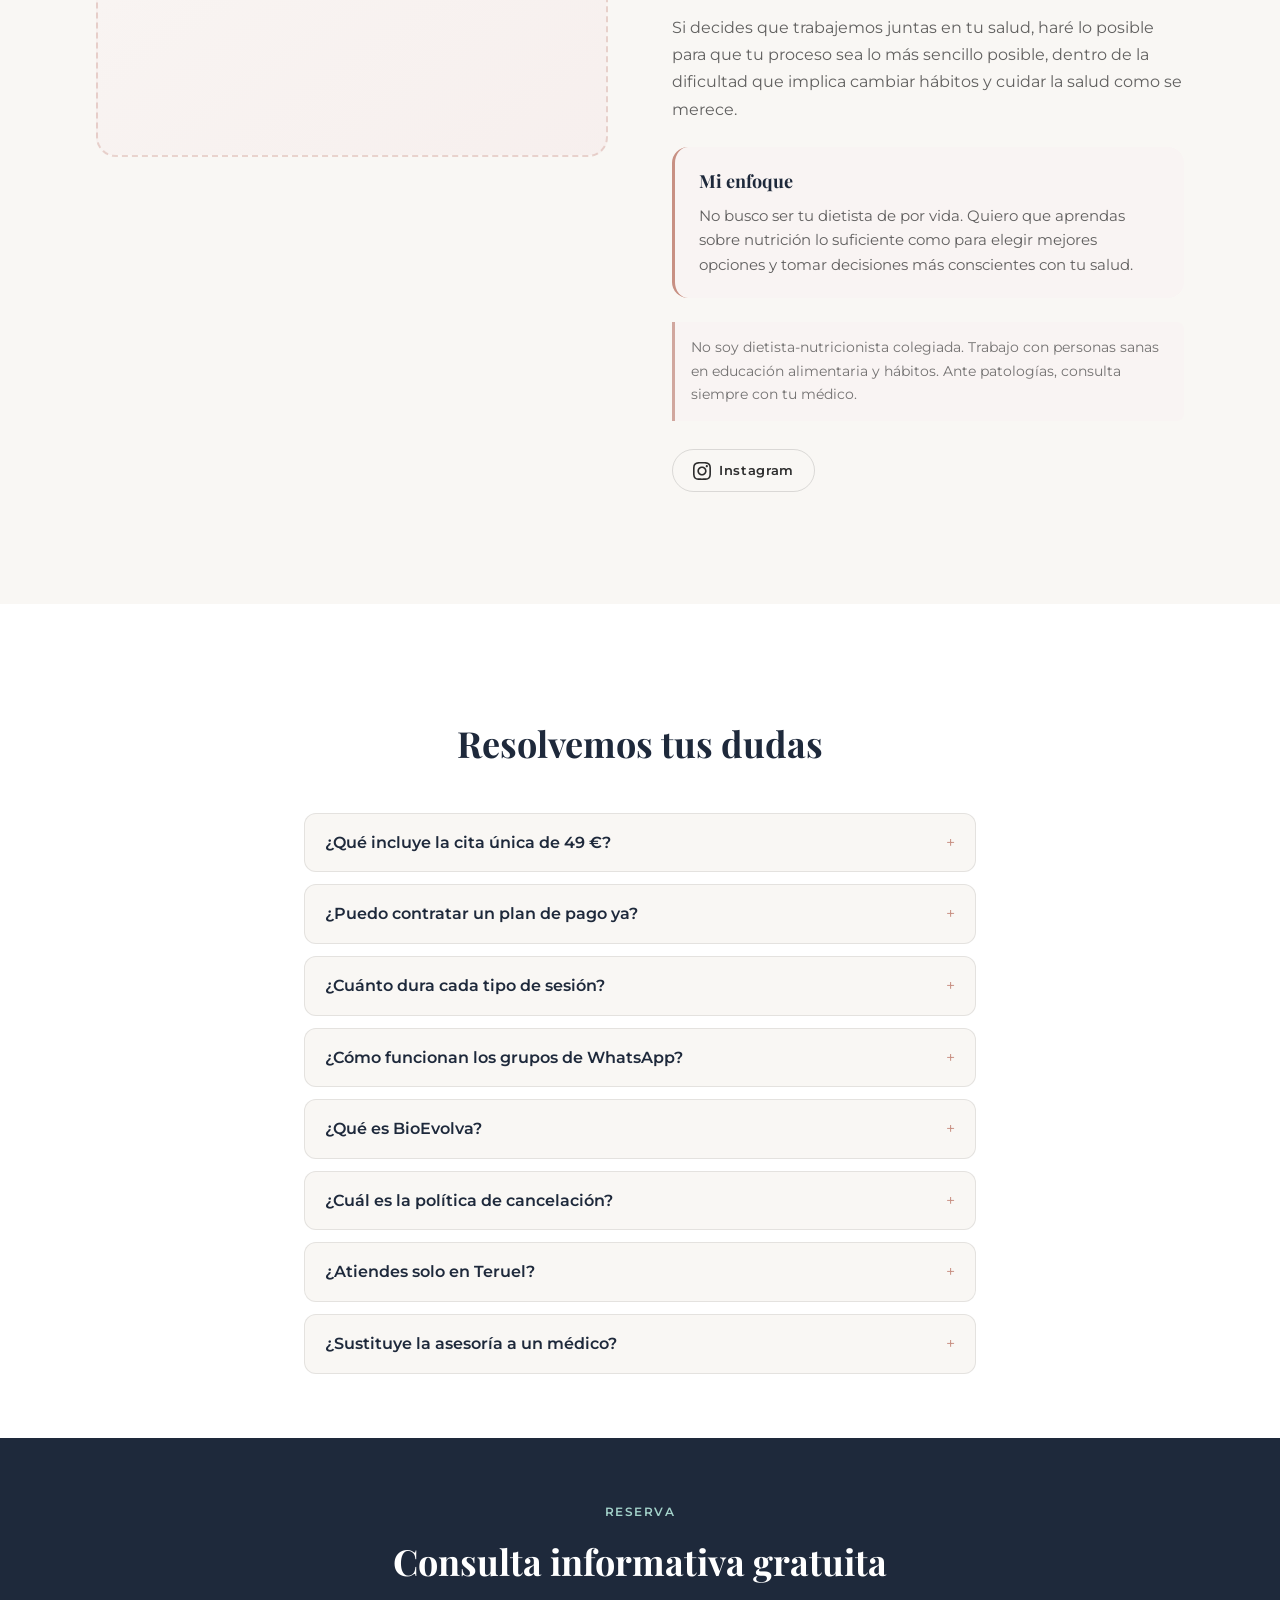
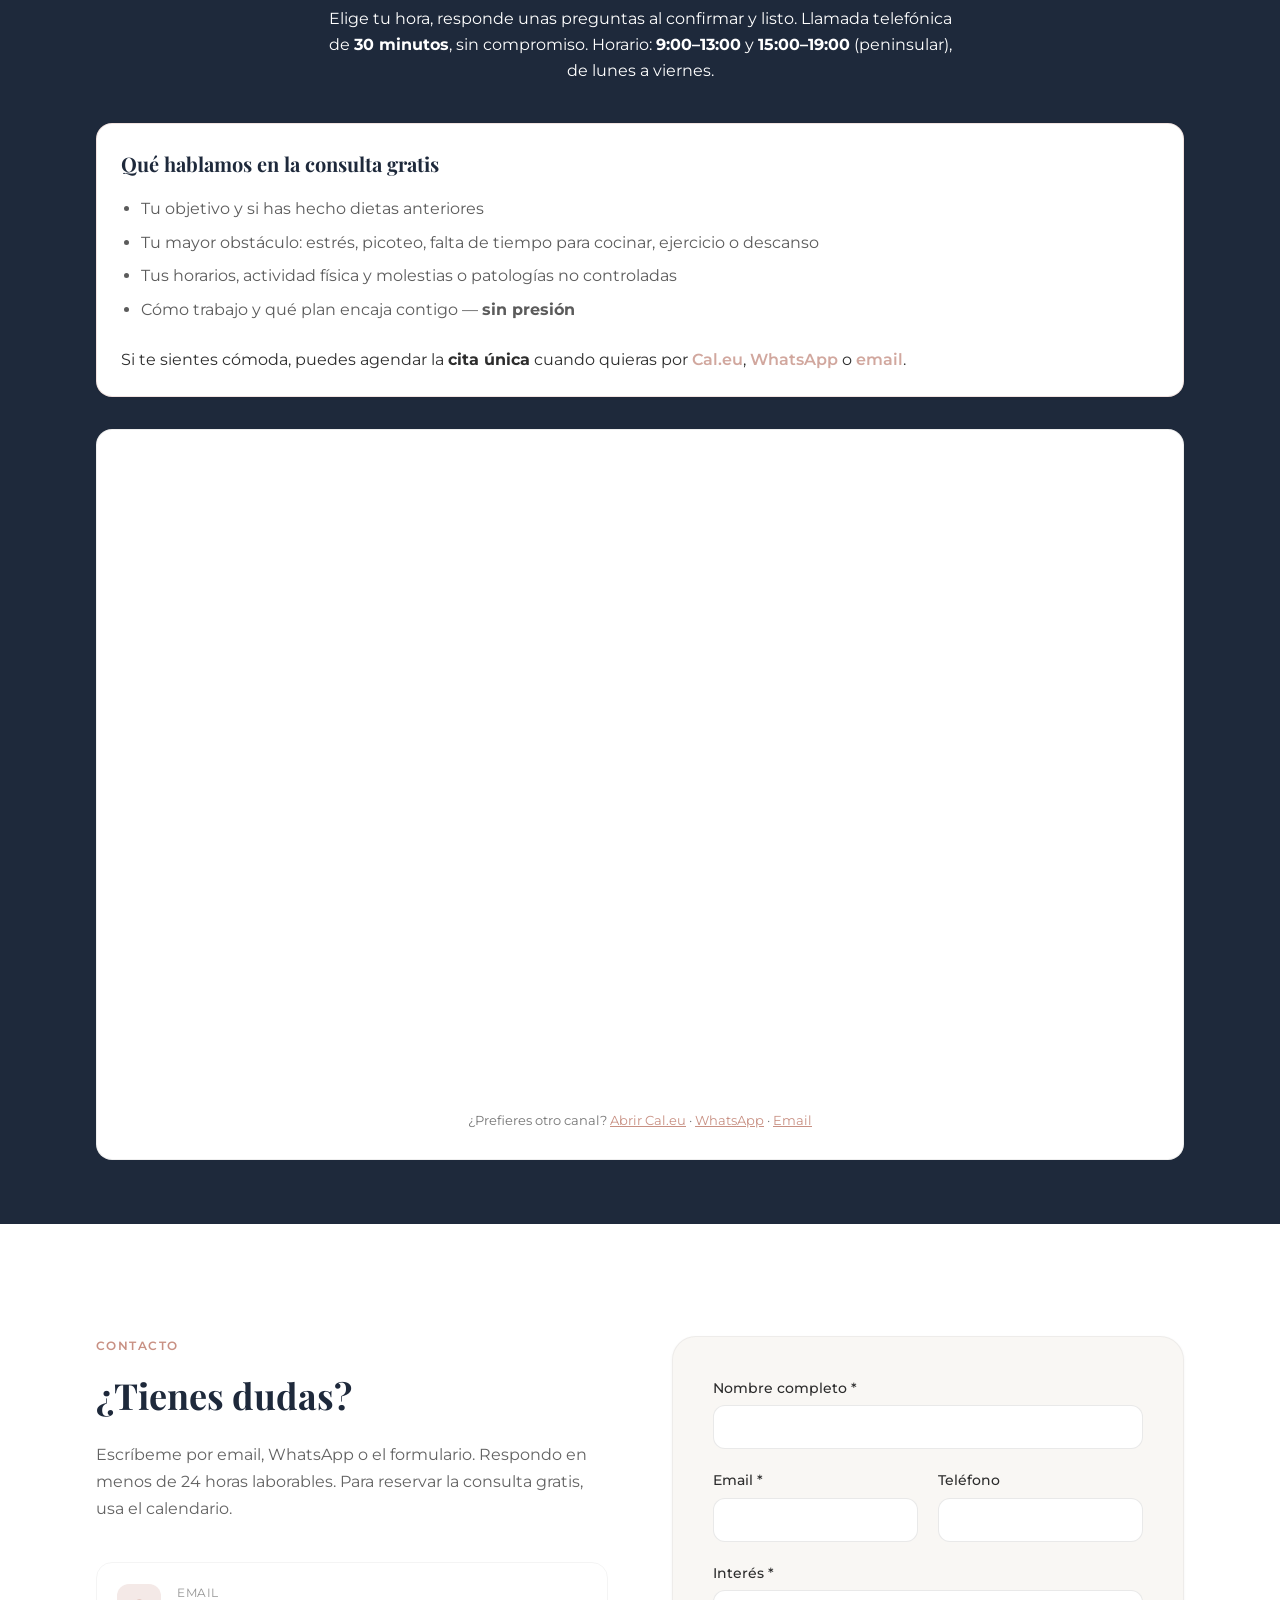
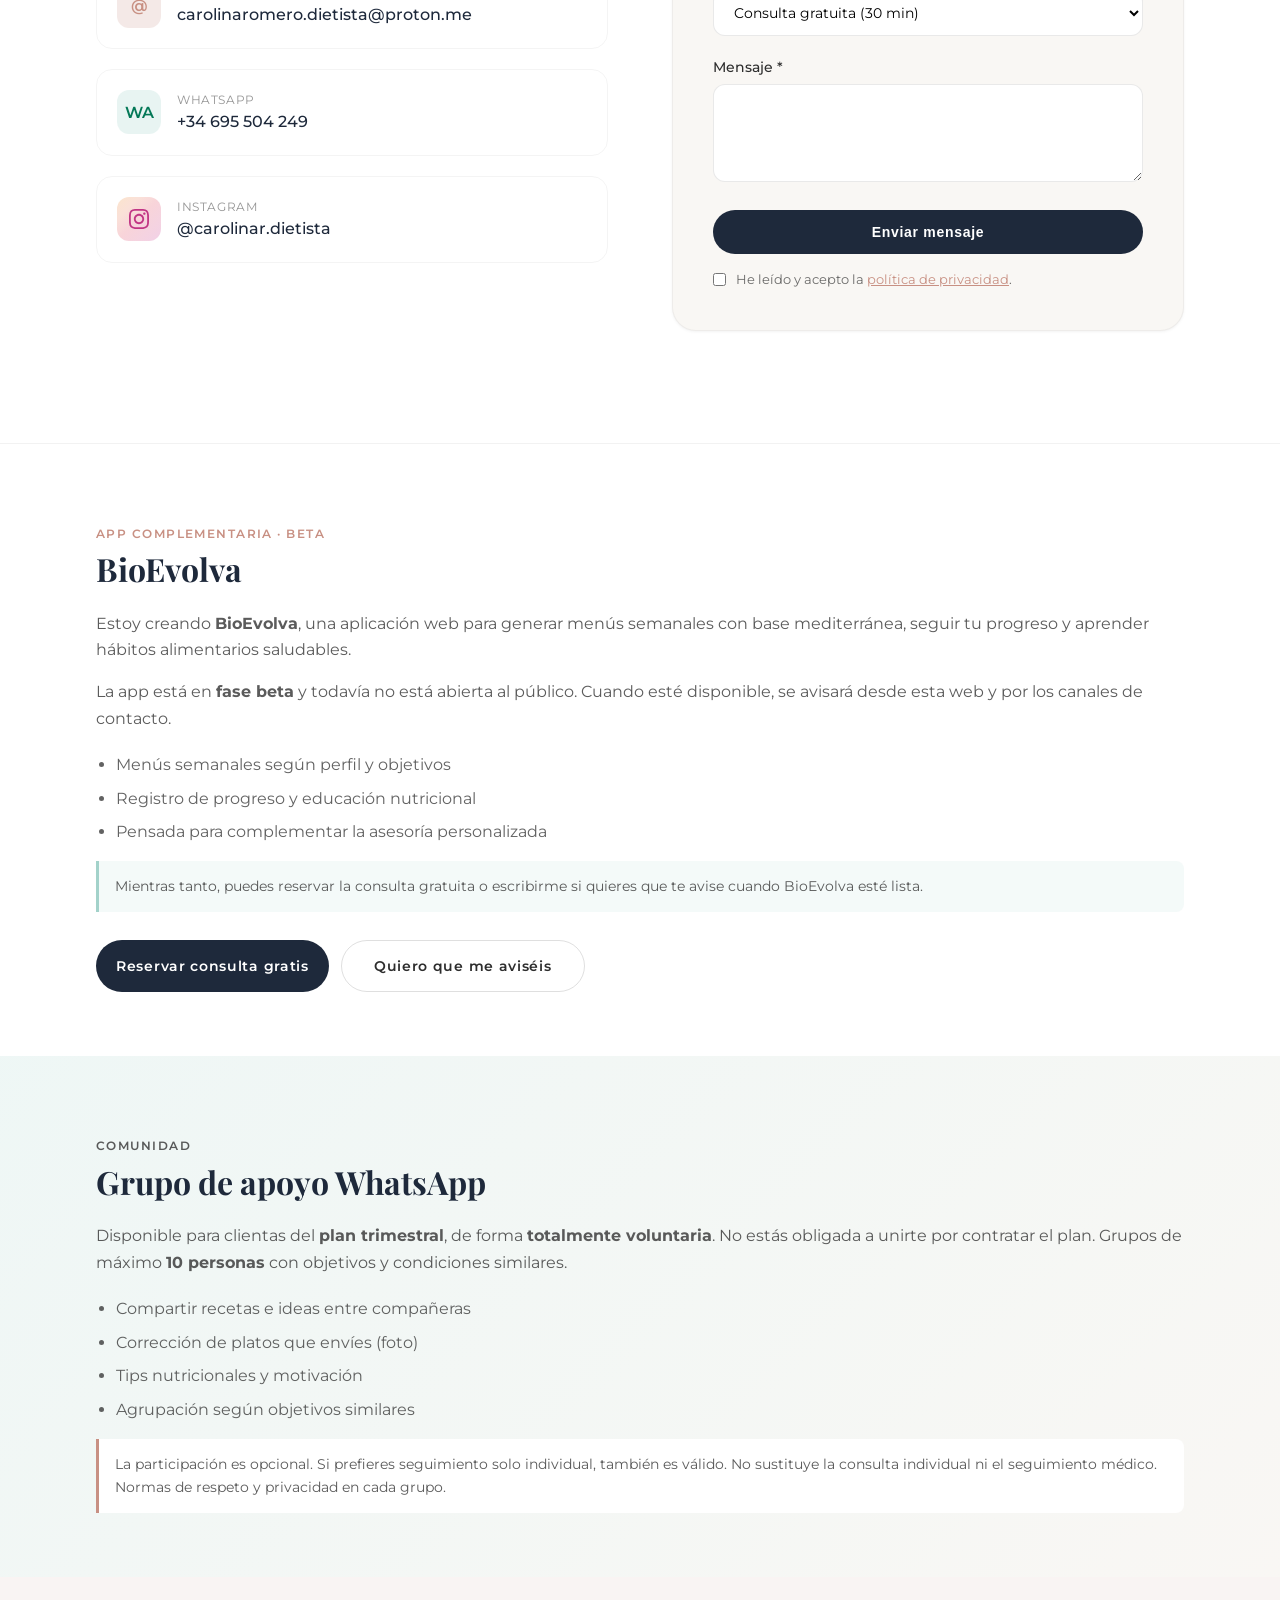
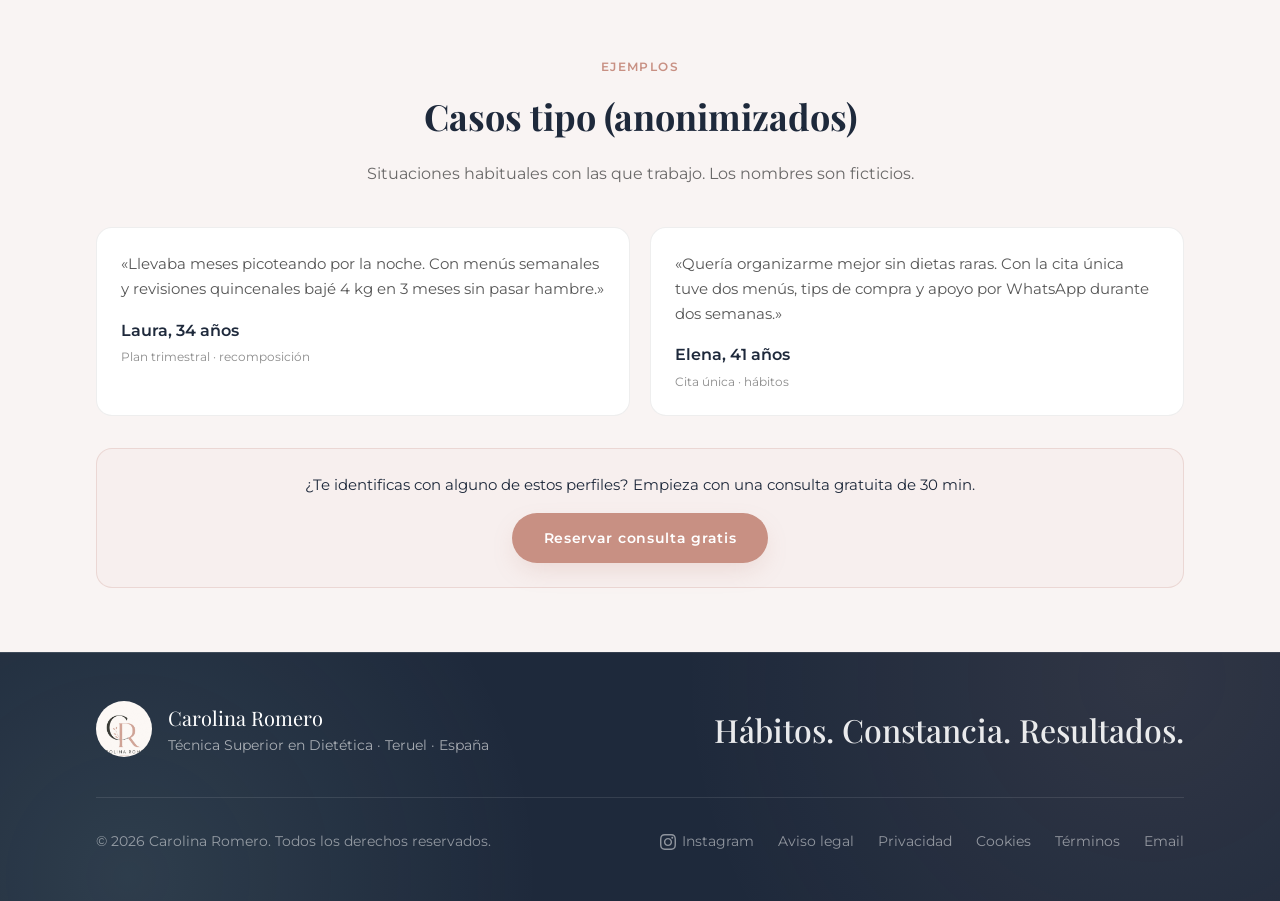
==== commit 4d194b0e: "Alinear la web al servicio real y mejorar conversión. Reordena secciones, actualiza copy de cita úni" ====
--- a/index.html
+++ b/index.html
@@ -36,7 +36,7 @@
       href="https://fonts.googleapis.com/css2?family=Montserrat:wght@400;500;600;700&family=Playfair+Display:wght@400;500;600;700&display=swap"
       rel="stylesheet"
     />
-    <link rel="stylesheet" href="css/styles.css?v=12" />
+    <link rel="stylesheet" href="css/styles.css?v=15" />
     <script type="application/ld+json">
       {
         "@context": "https://schema.org",
@@ -55,7 +55,7 @@
             },
             "areaServed": { "@type": "Country", "name": "España" },
             "sameAs": [
-              "https://www.linkedin.com/in/carolina-romero-c/"
+              "https://www.instagram.com/carolinar.dietista"
             ],
             "knowsAbout": ["Nutrición", "Dietética", "Educación alimentaria", "Hábitos saludables"]
           },
@@ -78,7 +78,8 @@
                 "@type": "Offer",
                 "name": "Cita única",
                 "price": "49",
-                "priceCurrency": "EUR"
+                "priceCurrency": "EUR",
+                "description": "Plan de 2 semanas: 2 opciones de menú, enfoque 360 y WhatsApp en horario laboral"
               },
               {
                 "@type": "Offer",
@@ -96,7 +97,7 @@
                 "name": "¿Puedo contratar un plan de pago ya?",
                 "acceptedAnswer": {
                   "@type": "Answer",
-                  "text": "Empieza por la consulta gratuita de 30 min por teléfono. En esa llamada valoramos si un plan de pago encaja contigo y cómo formalizarlo. También puedes dejar tu email en la lista de interés."
+                  "text": "Empieza por la consulta gratuita de 30 min por teléfono. Si encaja, puedes agendar la cita única o el plan trimestral por Cal.eu, WhatsApp o email."
                 }
               },
               {
@@ -109,10 +110,18 @@
               },
               {
                 "@type": "Question",
+                "name": "¿Qué incluye la cita única?",
+                "acceptedAnswer": {
+                  "@type": "Answer",
+                  "text": "Tras la consulta gratuita, eliges videollamada de 1 h o cuestionario completo con resumen por email. Incluye 2 opciones de menú durante 2 semanas, pautas de organización y compra, WhatsApp en horario laboral y enfoque 360 en alimentación, movimiento y descanso."
+                }
+              },
+              {
+                "@type": "Question",
                 "name": "¿Qué es BioEvolva?",
                 "acceptedAnswer": {
                   "@type": "Answer",
-                  "text": "BioEvolva es una aplicación de menús y hábitos en fase beta. Se avisará cuando esté disponible."
+                  "text": "BioEvolva es una aplicación de menús y hábitos en fase beta. Aún no está abierta al público; se avisará desde esta web cuando esté disponible."
                 }
               }
             ]
@@ -132,8 +141,8 @@
         </a>
 
         <nav id="main-nav" class="nav" aria-label="Principal">
-          <a href="#reserva">Reservar</a>
           <a href="#planes">Planes</a>
+          <a href="#que-incluye">Servicio</a>
           <a href="#sobre-mi">Sobre mí</a>
           <a href="#faq">FAQ</a>
           <a href="#contacto">Contacto</a>
@@ -141,6 +150,7 @@
         </nav>
 
         <div class="header-controls">
+          <a href="#contacto" class="btn btn-outline header-contact">Contacto</a>
           <a href="#reserva" class="btn btn-primary header-cta">Consulta gratis</a>
           <button
             type="button"
@@ -161,8 +171,8 @@
       <div class="site-notice" role="status">
         <div class="container site-notice-inner">
           <p>
-            <strong>Consulta gratuita de 30 min — plazas limitadas cada mes.</strong>
-            Reserva tu hueco abajo. Sin compromiso: valoramos juntas si encaja un plan de pago.
+            <strong>Consulta gratuita de 30 min por teléfono.</strong>
+            Primero conoce el servicio; después reserva tu hueco sin compromiso.
           </p>
         </div>
       </div>
@@ -171,126 +181,95 @@
         <div class="container hero-grid">
           <div class="hero-content">
             <p class="eyebrow hero-eyebrow">Teruel · Online en toda España</p>
-            <h1>Menús personalizados <span>sin dietas extremas</span></h1>
+            <h1>Mejora tus hábitos <span>sin dietas extremas</span></h1>
             <p class="hero-lead">
-              Soy <strong>Carolina Romero</strong>, Técnica Superior en Dietética.
-              Te preparo menús semanales realistas, seguimiento y apoyo para mejorar
-              tus hábitos — con un plan que encaja en tu día a día.
+              Menús realistas, seguimiento cercano y un plan <strong>360</strong> en alimentación,
+              movimiento y descanso — para que aprendas a cuidarte sin depender de nadie a largo plazo.
             </p>
 
             <ul class="hero-badges" aria-label="Beneficios principales">
-              <li>Menús semanales personalizados</li>
-              <li>Seguimiento y adaptación</li>
-              <li>Grupo WhatsApp opcional (trimestral)</li>
+              <li>Plan 360 personalizado</li>
+              <li>WhatsApp en horario laboral</li>
+              <li>Consulta gratis de 30 min</li>
             </ul>
 
             <div class="hero-actions">
-              <a href="#reserva" class="btn btn-rose btn-hero">Reservar consulta gratis</a>
-              <a href="#planes" class="btn btn-outline btn-hero">Ver planes y precios</a>
+              <a href="#planes" class="btn btn-rose btn-hero">Ver planes y precios</a>
+              <a href="#reserva" class="btn btn-outline btn-hero">Consulta gratis</a>
             </div>
 
             <ul class="hero-trust" aria-label="Garantías de la consulta">
               <li>30 min por teléfono</li>
               <li>Sin compromiso</li>
-              <li>Desde 15 €/semana (plan trimestral)</li>
+              <li>Cita única desde 49 €</li>
             </ul>
-
-            <p class="hero-disclaimer">
-              Asesoría en alimentación para personas sanas. No sustituye diagnóstico
-              ni tratamiento médico.
-            </p>
           </div>
 
           <div class="hero-visual">
-            <div class="logo-showcase">
-              <div class="logo-card">
-                <img src="images/logo.png" alt="Carolina Romero — asesoría en dietética online" />
-                <p class="logo-tagline">Asesoría en dietética online</p>
-                <p class="motto-badge">Hábitos. Constancia. Resultados.</p>
-              </div>
-            </div>
-          </div>
-        </div>
-      </section>
-
-      <section id="reserva" class="booking booking-prominent">
-        <div class="container">
-          <div class="section-intro section-intro-light">
-            <p class="eyebrow">Reserva ahora</p>
-            <h2>Consulta informativa gratuita</h2>
-            <p>
-              Elige tu hora, responde unas preguntas al confirmar y listo.
-              Llamada telefónica de <strong>30 minutos</strong>.
-              Horario: <strong>9:00–13:00</strong> y <strong>15:00–19:00</strong>
-              (peninsular), de lunes a viernes.
-            </p>
-          </div>
-
-          <div class="booking-panel">
-            <div id="cal-embed" class="cal-placeholder" aria-live="polite">
-              <p class="cal-placeholder-title">Cargando calendario…</p>
-              <p>
-                Si tarda, abre
-                <a href="https://cal.eu/carolinaromero" target="_blank" rel="noopener noreferrer">cal.eu/carolinaromero</a>
-                o reserva por
-                <a href="https://wa.me/34695504249" data-whatsapp-link target="_blank" rel="noopener noreferrer">WhatsApp</a>.
-              </p>
-            </div>
-            <p class="cal-embed-fallback">
-              ¿Prefieres otro canal?
-              <a href="https://cal.eu/carolinaromero" target="_blank" rel="noopener noreferrer">Abrir Cal.eu</a>
-              ·
-              <a href="https://wa.me/34695504249" data-whatsapp-link target="_blank" rel="noopener noreferrer">WhatsApp</a>
-              ·
-              <a href="mailto:carolinaromero.dietista@proton.me">Email</a>
-            </p>
-          </div>
-        </div>
-      </section>
-
-      <section id="como-funciona" class="como-funciona">
+            <div class="photo-placeholder hero-photo-placeholder" role="img" aria-label="Foto profesional próximamente">
+              <span class="photo-placeholder-label">Foto profesional</span>
+              <span class="photo-placeholder-sub">Próximamente</span>
+            </div>
+          </div>
+        </div>
+        <p class="hero-disclaimer container">
+          Asesoría en alimentación para personas sanas. No sustituye diagnóstico ni tratamiento médico.
+        </p>
+      </section>
+
+      <section id="que-incluye" class="beneficios">
         <div class="container">
           <div class="section-intro">
-            <p class="eyebrow">Cómo funciona</p>
-            <h2>Tres pasos para empezar</h2>
-          </div>
-          <ol class="steps-list">
-            <li class="step-card">
-              <span class="step-num" aria-hidden="true">1</span>
-              <h3>Reserva tu consulta gratis</h3>
-              <p>
-                Elige hueco en el calendario, responde unas preguntas breves
-                y confirma. Llamada telefónica de 30 min, sin compromiso.
-              </p>
-            </li>
-            <li class="step-card">
-              <span class="step-num" aria-hidden="true">2</span>
-              <h3>Tu plan personalizado</h3>
-              <p>
-                Menús semanales, pautas claras y educación alimentaria adaptada
-                a tu vida real.
-              </p>
-            </li>
-            <li class="step-card">
-              <span class="step-num" aria-hidden="true">3</span>
-              <h3>Seguimiento y grupo</h3>
-              <p>
-                Revisiones, ajustes según progreso y, si lo deseas en el trimestral,
-                acceso voluntario al grupo WhatsApp de apoyo.
-              </p>
-            </li>
-          </ol>
-
-          <div class="consulta-gratis-box">
-            <h3>Qué incluye la consulta gratuita de 30 min</h3>
-            <ul>
-              <li>Llamada telefónica de 30 minutos</li>
-              <li>Conocernos y entender tu objetivo y contexto</li>
-              <li>Explicarte cómo trabajo (menús, seguimiento, grupo opcional)</li>
-              <li>Resolver dudas sobre planes y precios</li>
-              <li>Valorar si encajamos — <strong>sin presión ni venta agresiva</strong></li>
-            </ul>
-            <a href="#reserva" class="btn btn-rose">Reservar consulta gratis</a>
+            <p class="eyebrow">Qué incluye</p>
+            <h2>Tu plan va más allá del menú</h2>
+            <p>
+              Asesoría en alimentación para personas sanas, con un enfoque integral,
+              práctico y orientado a tu autonomía.
+            </p>
+          </div>
+          <div class="beneficios-grid">
+            <article class="beneficio-card">
+              <span class="beneficio-icon" aria-hidden="true">
+                <svg width="28" height="28" viewBox="0 0 24 24" fill="none" stroke="currentColor" stroke-width="1.5"><circle cx="12" cy="12" r="9"/><path d="M8 12h8M12 8v8"/></svg>
+              </span>
+              <h3>Plan 360</h3>
+              <p>Alimentación, movimiento y descanso. No solo qué comer, sino cómo sostener el cambio.</p>
+            </article>
+            <article class="beneficio-card">
+              <span class="beneficio-icon" aria-hidden="true">
+                <svg width="28" height="28" viewBox="0 0 24 24" fill="none" stroke="currentColor" stroke-width="1.5"><path d="M4 6h16M4 12h16M4 18h10"/></svg>
+              </span>
+              <h3>Menús personalizados</h3>
+              <p>Opciones realistas adaptadas a tu rutina, con pautas de compra y organización.</p>
+            </article>
+            <article class="beneficio-card">
+              <span class="beneficio-icon" aria-hidden="true">
+                <svg width="28" height="28" viewBox="0 0 24 24" fill="none" stroke="currentColor" stroke-width="1.5"><path d="M21 11.5a8.4 8.4 0 01-.9 3.8 8 8 0 01-7.6 4.7 8 8 0 01-4.7-7.6 8.4 8.4 0 013.8-.9h.5a5 5 0 004.4-2.6 5 5 0 00-1.5-5.9A5 5 0 0012 3v8.5"/></svg>
+              </span>
+              <h3>WhatsApp en horario laboral</h3>
+              <p>Dudas, motivación y seguimiento de adherencia durante tu plan.</p>
+            </article>
+            <article class="beneficio-card">
+              <span class="beneficio-icon" aria-hidden="true">
+                <svg width="28" height="28" viewBox="0 0 24 24" fill="none" stroke="currentColor" stroke-width="1.5"><path d="M12 3l1.5 4.5L18 9l-4.5 1.5L12 15l-1.5-4.5L6 9l4.5-1.5L12 3z"/><path d="M5 19l1 3 1-3 3-1-3-1-1-3-1 3-3 1 3 1z"/></svg>
+              </span>
+              <h3>Autonomía, no dependencia</h3>
+              <p>El objetivo es que aprendas a elegir mejor y mantengas tu salud en el tiempo.</p>
+            </article>
+            <article class="beneficio-card">
+              <span class="beneficio-icon" aria-hidden="true">
+                <svg width="28" height="28" viewBox="0 0 24 24" fill="none" stroke="currentColor" stroke-width="1.5"><path d="M22 16.9v3a2 2 0 01-2.2 2 19.8 19.8 0 01-8.6-3.1 19.5 19.5 0 01-6-6A19.8 19.8 0 012.1 4.2 2 2 0 014.1 2h3a2 2 0 012 1.7c.1.9.3 1.8.5 2.6a2 2 0 01-.5 2.1L8.1 9.9a16 16 0 006 6l1.5-1.5a2 2 0 012.1-.5c.8.2 1.7.4 2.6.5A2 2 0 0122 16.9z"/></svg>
+              </span>
+              <h3>Consulta gratis</h3>
+              <p>30 min por teléfono para valorar tu objetivo y si encaja trabajar juntas.</p>
+            </article>
+            <article class="beneficio-card">
+              <span class="beneficio-icon" aria-hidden="true">
+                <svg width="28" height="28" viewBox="0 0 24 24" fill="none" stroke="currentColor" stroke-width="1.5"><path d="M17 21v-2a4 4 0 00-4-4H5a4 4 0 00-4 4v2"/><circle cx="9" cy="7" r="4"/><path d="M23 21v-2a4 4 0 00-3-3.87M16 3.13a4 4 0 010 7.75"/></svg>
+              </span>
+              <h3>Grupo opcional</h3>
+              <p>En el plan trimestral, comunidad voluntaria de apoyo (máx. 10 personas).</p>
+            </article>
           </div>
         </div>
       </section>
@@ -299,7 +278,7 @@
         <div class="container">
           <div class="section-intro">
             <p class="eyebrow">Para quién es</p>
-            <h2>Si te reconoces en alguno de estos perfiles</h2>
+            <h2>¿Es para ti?</h2>
             <p>Trabajo con personas sanas que buscan mejorar su relación con la comida.</p>
           </div>
           <div class="para-quien-grid">
@@ -334,7 +313,7 @@
             <li>Menores de edad sin supervisión de padre, madre o tutor</li>
           </ul>
           <p class="exclusion-note">
-            Si tienes dudas sobre tu caso, reserva la consulta gratuita y lo valoramos juntas.
+            Si tienes dudas sobre tu caso, reserva la consulta gratuita y lo valoramos.
             Ante cualquier patología, tu médico es la referencia.
           </p>
         </div>
@@ -344,9 +323,9 @@
         <div class="container">
           <div class="section-header">
             <p class="eyebrow">Planes y precios</p>
-            <h2>Elige cómo quieres trabajar conmigo</h2>
+            <h2>Elige cómo quieres trabajar tu salud</h2>
             <p class="services-promo">
-              Consulta informativa gratuita: 30 min por teléfono · Sesiones de pago: 1 h
+              Consulta informativa gratuita: 30 min por teléfono · Planes de pago bajo propuesta escrita
             </p>
           </div>
 
@@ -355,14 +334,15 @@
               <p class="pricing-label">Puntual</p>
               <h3>Cita única</h3>
               <p class="pricing-amount">49 €</p>
-              <p class="pricing-period">1 sesión · 1 hora</p>
+              <p class="pricing-period">Plan de 2 semanas</p>
               <ul class="pricing-features">
-                <li>Videollamada y valoración de tus hábitos</li>
-                <li>1 menú semanal personalizado</li>
-                <li>Pautas de compra y organización</li>
-                <li>Resumen por email</li>
+                <li>Tras la consulta gratis: <strong>1 h videollamada</strong> o <strong>cuestionario + resumen por email</strong></li>
+                <li><strong>2 opciones de menú</strong> personalizadas</li>
+                <li>Pautas de organización y compra</li>
+                <li><strong>WhatsApp</strong> en horario laboral (dudas, motivación, adherencia)</li>
+                <li>Enfoque <strong>360</strong>: alimentación, movimiento y descanso</li>
               </ul>
-              <p class="pricing-note">Sin seguimiento posterior</p>
+              <p class="pricing-note">Si encaja, reserva tu cita cuando quieras por Cal.eu, WhatsApp o email.</p>
               <a href="#reserva" class="btn btn-rose btn-full">Empezar con consulta gratis</a>
             </article>
 
@@ -374,7 +354,7 @@
               <p class="pricing-week">≈ 15 €/semana de acompañamiento</p>
               <ul class="pricing-features">
                 <li>Consulta inicial de 1 hora</li>
-                <li>12 menús semanales adaptados</li>
+                <li>12 menús adaptados</li>
                 <li>5 revisiones quincenales (~30 min)</li>
                 <li>Ajustes según tu progreso</li>
                 <li>Soporte WhatsApp en horario laboral</li>
@@ -400,19 +380,29 @@
               </thead>
               <tbody>
                 <tr>
-                  <th scope="row">Duración sesión de pago</th>
-                  <td>1 h</td>
-                  <td>1 h inicial + revisiones</td>
+                  <th scope="row">Duración del plan</th>
+                  <td>2 semanas</td>
+                  <td>12 semanas</td>
                 </tr>
                 <tr>
-                  <th scope="row">Menús semanales</th>
-                  <td>1</td>
+                  <th scope="row">Opciones de menú</th>
+                  <td>2</td>
                   <td>12</td>
                 </tr>
                 <tr>
-                  <th scope="row">Seguimiento</th>
-                  <td>No</td>
-                  <td>Sí, quincenal</td>
+                  <th scope="row">Enfoque 360</th>
+                  <td>Sí</td>
+                  <td>Sí</td>
+                </tr>
+                <tr>
+                  <th scope="row">WhatsApp (horario laboral)</th>
+                  <td>Sí (2 sem)</td>
+                  <td>Sí</td>
+                </tr>
+                <tr>
+                  <th scope="row">Revisiones</th>
+                  <td>—</td>
+                  <td>Quincenales (~30 min)</td>
                 </tr>
                 <tr>
                   <th scope="row">Grupo WhatsApp</th>
@@ -427,111 +417,17 @@
               </tbody>
             </table>
           </div>
-
-          <div id="lista-espera" class="waitlist-box">
-            <h3>Lista de interés — conserva el precio actual</h3>
-            <p>
-              Si ya tienes claro el plan, déjame tu email y te escribo para
-              concretar plazas y formalización. Lo ideal: primero la
-              <a href="#reserva">consulta gratuita</a>.
-            </p>
-            <form id="waitlist-form" class="waitlist-form" novalidate>
-              <div class="visually-hidden" aria-hidden="true">
-                <label for="waitlist-website">Web</label>
-                <input id="waitlist-website" name="website" type="text" tabindex="-1" autocomplete="off" />
-              </div>
-              <div class="form-row">
-                <div class="form-group">
-                  <label for="waitlist-email">Email *</label>
-                  <input id="waitlist-email" name="email" type="email" required autocomplete="email" />
-                </div>
-                <div class="form-group">
-                  <label for="waitlist-plan">Plan de interés *</label>
-                  <select id="waitlist-plan" name="plan" required>
-                    <option value="trimestral">Plan trimestral (179 €)</option>
-                    <option value="cita-unica">Cita única (49 €)</option>
-                  </select>
-                </div>
-              </div>
-              <label class="form-checkbox">
-                <input type="checkbox" name="privacy" required />
-                <span>
-                  Acepto la
-                  <a href="legal/privacidad.html" target="_blank" rel="noopener">política de privacidad</a>.
-                </span>
-              </label>
-              <button type="submit" class="btn btn-primary">Quiero que me contactéis</button>
-              <p id="waitlist-form-error" class="form-error" hidden role="alert"></p>
-            </form>
-            <div id="waitlist-success" class="form-success" role="status" aria-live="polite">
-              <div class="form-success-icon" aria-hidden="true">✓</div>
-              <h3>¡Recibido!</h3>
-              <p>Te escribiré pronto para concretar. Mientras, puedes reservar la consulta gratis.</p>
-            </div>
-          </div>
-        </div>
-      </section>
-
-      <section id="bioevolva" class="bioevolva">
-        <div class="container bioevolva-grid">
-          <div class="bioevolva-content">
-            <p class="eyebrow">App complementaria · Beta</p>
-            <h2>BioEvolva</h2>
-            <p>
-              Estoy creando <strong>BioEvolva</strong>, una aplicación web para
-              generar menús semanales con base mediterránea, seguir tu progreso y
-              aprender hábitos alimentarios saludables.
-            </p>
-            <p>
-              La app está en <strong>fase beta</strong> y todavía no está abierta
-              al público. Cuando esté disponible, se avisará desde esta web y por
-              los canales de contacto.
-            </p>
-            <ul class="bioevolva-perks">
-              <li>Menús semanales según perfil y objetivos</li>
-              <li>Registro de progreso y educación nutricional</li>
-              <li>Pensada para complementar la asesoría personalizada</li>
-            </ul>
-            <p class="bioevolva-note">
-              Mientras tanto, puedes reservar la consulta gratuita o escribirme
-              si quieres que te avise cuando BioEvolva esté lista.
-            </p>
-            <div class="bioevolva-actions">
-              <a href="#reserva" class="btn btn-primary">Reservar consulta gratis</a>
-              <a href="#contacto" class="btn btn-outline">Quiero que me aviséis</a>
-            </div>
-          </div>
-        </div>
-      </section>
-
-      <section id="grupo-whatsapp" class="grupo-wa">
-        <div class="container grupo-wa-inner">
-          <div>
-            <p class="eyebrow">Comunidad</p>
-            <h2>Grupo de apoyo WhatsApp</h2>
-            <p>
-              Disponible para clientas del <strong>plan trimestral</strong>, de forma
-              <strong>totalmente voluntaria</strong>. No estás obligada a unirte por contratar
-              el plan. Grupos de máximo <strong>10 personas</strong> con objetivos y
-              condiciones similares.
-            </p>
-            <ul class="grupo-wa-list">
-              <li>Compartir recetas e ideas entre compañeras</li>
-              <li>Corrección de platos que envíes (foto)</li>
-              <li>Tips nutricionales y motivación</li>
-              <li>Agrupación según objetivos similares</li>
-            </ul>
-            <p class="grupo-wa-note">
-              La participación es opcional. Si prefieres seguimiento solo individual, también
-              es válido. No sustituye la consulta individual ni el seguimiento médico.
-              Normas de respeto y privacidad en cada grupo.
-            </p>
-          </div>
         </div>
       </section>
 
       <section id="sobre-mi" class="about">
-        <div class="container about-grid">
+        <div class="container about-grid about-grid-story">
+          <div class="about-photo-wrap">
+            <div class="photo-placeholder about-photo-placeholder" role="img" aria-label="Foto profesional próximamente">
+              <span class="photo-placeholder-label">Foto profesional</span>
+              <span class="photo-placeholder-sub">Próximamente</span>
+            </div>
+          </div>
           <div class="about-main">
             <p class="eyebrow">Sobre mí</p>
             <h2>Carolina Romero</h2>
@@ -540,10 +436,31 @@
               Certificado provisional en vigor mientras se expide el título definitivo.
             </p>
             <p class="about-text">
-              Desde Teruel (Aragón) atiendo online a toda España. Mi enfoque es práctico:
-              menús que encajan en tu día a día, educación nutricional sin
-              restricciones extremas y acompañamiento cercano.
-            </p>
+              Hace más de diez años hice un cambio físico sin formación en nutrición. Lo pasé mal:
+              no entendía por qué pasaban ciertas cosas aunque me esforzara, leyera mucho y aplicara
+              todo al pie de la letra. Fue frustrante, pero lo conseguí.
+            </p>
+            <p class="about-text">
+              Entonces decidí estudiar Dietética para ayudar a otras personas a que su camino fuera
+              más llevadero y pudieran alcanzar sus objetivos <strong>sin ese drama</strong>.
+            </p>
+            <p class="about-text">
+              Hoy me encuentro de nuevo en ese camino, con más calma, más experiencia y la suerte de
+              haber acompañado a otras personas a lograrlo — eso me motiva a seguir.
+            </p>
+            <p class="about-text">
+              Si decides que trabajemos juntas en tu salud, haré lo posible para que tu proceso sea
+              lo más sencillo posible, dentro de la dificultad que implica cambiar hábitos y cuidar
+              la salud como se merece.
+            </p>
+            <div class="about-enfoque">
+              <h3>Mi enfoque</h3>
+              <p>
+                No busco ser tu dietista de por vida. Quiero que aprendas sobre nutrición lo
+                suficiente como para elegir mejores opciones y tomar decisiones más conscientes
+                con tu salud.
+              </p>
+            </div>
             <p class="about-text about-note">
               No soy dietista-nutricionista colegiada. Trabajo con personas sanas
               en educación alimentaria y hábitos. Ante patologías, consulta siempre
@@ -551,86 +468,17 @@
             </p>
             <div class="about-links">
               <a
-                href="https://www.linkedin.com/in/carolina-romero-c/"
+                href="https://www.instagram.com/carolinar.dietista"
                 target="_blank"
                 rel="noopener noreferrer"
-                class="btn btn-outline"
+                class="btn btn-outline about-social-btn"
               >
-                LinkedIn
+                <svg width="18" height="18" viewBox="0 0 24 24" fill="currentColor" aria-hidden="true">
+                  <path d="M12 2.163c3.204 0 3.584.012 4.85.07 3.252.148 4.771 1.691 4.919 4.919.058 1.265.069 1.645.069 4.849 0 3.205-.012 3.584-.069 4.849-.149 3.225-1.664 4.771-4.919 4.919-1.266.058-1.644.07-4.85.07-3.204 0-3.584-.012-4.849-.07-3.26-.149-4.771-1.699-4.919-4.92-.058-1.265-.07-1.644-.07-4.849 0-3.204.013-3.583.07-4.849.149-3.227 1.664-4.771 4.919-4.919 1.266-.057 1.645-.069 4.849-.069zm0-2.163c-3.259 0-3.667.014-4.947.072-4.358.2-6.78 2.618-6.98 6.98-.059 1.281-.073 1.689-.073 4.948 0 3.259.014 3.668.072 4.948.2 4.358 2.618 6.78 6.98 6.98 1.281.058 1.689.072 4.948.072 3.259 0 3.668-.014 4.948-.072 4.354-.2 6.782-2.618 6.979-6.98.059-1.28.073-1.689.073-4.948 0-3.259-.014-3.667-.072-4.947-.196-4.354-2.617-6.78-6.979-6.98-1.281-.059-1.69-.073-4.949-.073zm0 5.838c-3.403 0-6.162 2.759-6.162 6.162s2.759 6.163 6.162 6.163 6.162-2.759 6.162-6.163c0-3.403-2.759-6.162-6.162-6.162zm0 10.162c-2.209 0-4-1.79-4-4 0-2.209 1.791-4 4-4s4 1.791 4 4c0 2.21-1.791 4-4 4zm6.406-11.845c-.796 0-1.441.645-1.441 1.44s.645 1.44 1.441 1.44c.795 0 1.439-.645 1.439-1.44s-.644-1.44-1.439-1.44z"/>
+                </svg>
+                Instagram
               </a>
             </div>
-          </div>
-          <div class="credentials-grid">
-            <div class="credential-card">
-              <h3>Menús realistas</h3>
-              <p>Planes flexibles con alternativas, no dietas imposibles de mantener.</p>
-            </div>
-            <div class="credential-card">
-              <h3>Seguimiento real</h3>
-              <p>Ajustes según tu adherencia, progreso y feedback.</p>
-            </div>
-            <div class="credential-card">
-              <h3>Educación</h3>
-              <p>Aprendes a comer mejor, no solo a seguir una lista.</p>
-            </div>
-            <div class="credential-card">
-              <h3>Comunidad</h3>
-              <p>Grupo WhatsApp opcional y pequeño para apoyarte entre compañeras.</p>
-            </div>
-          </div>
-        </div>
-      </section>
-
-      <section id="opiniones" class="testimonials" hidden>
-        <div class="container">
-          <div class="section-intro">
-            <p class="eyebrow">Opiniones</p>
-            <h2>Lo que dicen quienes han participado</h2>
-            <p>
-              Testimonios de grupos de hábitos y asesorías. Publicados con
-              consentimiento expreso.
-            </p>
-          </div>
-          <div id="testimonials-grid" class="testimonials-grid" aria-live="polite"></div>
-          <p id="testimonials-empty" class="testimonials-empty">
-            Próximamente más opiniones aquí. Si participaste en un grupo y quieres
-            compartir tu experiencia, escríbeme.
-          </p>
-        </div>
-      </section>
-
-      <section id="casos-tipo" class="testimonials casos-tipo">
-        <div class="container">
-          <div class="section-intro">
-            <p class="eyebrow">Ejemplos</p>
-            <h2>Casos tipo (anonimizados)</h2>
-            <p>Situaciones habituales con las que trabajo. Los nombres son ficticios.</p>
-          </div>
-          <div class="testimonials-grid">
-            <article class="testimonial-card">
-              <p class="testimonial-text">
-                «Llevaba meses picoteando por la noche. Con menús semanales y revisiones
-                quincenales bajé 4 kg en 3 meses sin pasar hambre.»
-              </p>
-              <footer>
-                <cite class="testimonial-author">Laura, 34 años</cite>
-                <span class="testimonial-context">Plan trimestral · recomposición</span>
-              </footer>
-            </article>
-            <article class="testimonial-card">
-              <p class="testimonial-text">
-                «Quería organizarme mejor sin dietas raras. La cita única me dio un menú
-                claro y pautas que sigo meses después.»
-              </p>
-              <footer>
-                <cite class="testimonial-author">Elena, 41 años</cite>
-                <span class="testimonial-context">Cita única · hábitos</span>
-              </footer>
-            </article>
-          </div>
-          <div class="section-cta">
-            <p>¿Te identificas con alguno de estos perfiles? Empieza con una consulta gratuita de 30 min.</p>
-            <a href="#reserva" class="btn btn-rose">Reservar consulta gratis</a>
           </div>
         </div>
       </section>
@@ -643,12 +491,22 @@
           </div>
           <div class="faq-list">
             <details class="faq-item">
+              <summary>¿Qué incluye la cita única de 49 €?</summary>
+              <p>
+                Tras la consulta gratuita, eliges <strong>1 h de videollamada</strong> o
+                <strong>cuestionario completo + resumen por email</strong>. Recibes
+                <strong>2 opciones de menú</strong> durante 2 semanas, pautas de organización
+                y compra, <strong>WhatsApp en horario laboral</strong> y un enfoque
+                <strong>360</strong> (alimentación, movimiento y descanso).
+              </p>
+            </details>
+            <details class="faq-item">
               <summary>¿Puedo contratar un plan de pago ya?</summary>
               <p>
                 Empieza por la <strong>consulta gratuita de 30 min por teléfono</strong>.
                 Ahí valoramos si la cita única (49 €) o el plan trimestral (179 €)
-                encajan contigo y cómo formalizarlo. También puedes dejar tu email
-                en la lista de interés.
+                encajan contigo. Si te sientes cómoda, agenda la cita única cuando quieras
+                por Cal.eu, WhatsApp o email.
               </p>
             </details>
             <details class="faq-item">
@@ -705,13 +563,65 @@
         </div>
       </section>
 
+      <section id="reserva" class="booking booking-prominent">
+        <div class="container">
+          <div class="section-intro section-intro-light">
+            <p class="eyebrow">Reserva</p>
+            <h2>Consulta informativa gratuita</h2>
+            <p>
+              Elige tu hora, responde unas preguntas al confirmar y listo.
+              Llamada telefónica de <strong>30 minutos</strong>, sin compromiso.
+              Horario: <strong>9:00–13:00</strong> y <strong>15:00–19:00</strong>
+              (peninsular), de lunes a viernes.
+            </p>
+          </div>
+
+          <div class="consulta-gratis-box consulta-gratis-box-inline">
+            <h3>Qué hablamos en la consulta gratis</h3>
+            <ul>
+              <li>Tu objetivo y si has hecho dietas anteriores</li>
+              <li>Tu mayor obstáculo: estrés, picoteo, falta de tiempo para cocinar, ejercicio o descanso</li>
+              <li>Tus horarios, actividad física y molestias o patologías no controladas</li>
+              <li>Cómo trabajo y qué plan encaja contigo — <strong>sin presión</strong></li>
+            </ul>
+            <p>
+              Si te sientes cómoda, puedes agendar la <strong>cita única</strong> cuando quieras
+              por <a href="https://cal.eu/carolinaromero" target="_blank" rel="noopener noreferrer">Cal.eu</a>,
+              <a href="https://wa.me/34695504249" data-whatsapp-link target="_blank" rel="noopener noreferrer">WhatsApp</a>
+              o <a href="mailto:carolinaromero.dietista@proton.me">email</a>.
+            </p>
+          </div>
+
+          <div class="booking-panel">
+            <div id="cal-embed" class="cal-placeholder" aria-live="polite">
+              <p class="cal-placeholder-title">Cargando calendario…</p>
+              <p>
+                Si tarda, abre
+                <a href="https://cal.eu/carolinaromero" target="_blank" rel="noopener noreferrer">cal.eu/carolinaromero</a>
+                o reserva por
+                <a href="https://wa.me/34695504249" data-whatsapp-link target="_blank" rel="noopener noreferrer">WhatsApp</a>.
+              </p>
+            </div>
+            <p class="cal-embed-fallback">
+              ¿Prefieres otro canal?
+              <a href="https://cal.eu/carolinaromero" target="_blank" rel="noopener noreferrer">Abrir Cal.eu</a>
+              ·
+              <a href="https://wa.me/34695504249" data-whatsapp-link target="_blank" rel="noopener noreferrer">WhatsApp</a>
+              ·
+              <a href="mailto:carolinaromero.dietista@proton.me">Email</a>
+            </p>
+          </div>
+        </div>
+      </section>
+
       <section id="contacto" class="contact">
         <div class="container contact-grid">
           <div>
             <p class="eyebrow">Contacto</p>
-            <h2>¿Alguna duda?</h2>
+            <h2>¿Tienes dudas?</h2>
             <p class="contact-intro">
-              Escríbeme y te responderé en menos de 24 horas laborables.
+              Escríbeme por email, WhatsApp o el formulario. Respondo en menos de 24 horas laborables.
+              Para reservar la consulta gratis, usa el <a href="#reserva">calendario</a>.
             </p>
             <div class="contact-links">
               <a href="mailto:carolinaromero.dietista@proton.me" class="contact-link">
@@ -731,6 +641,22 @@
                 <div>
                   <p class="contact-link-label">WhatsApp</p>
                   <p class="contact-link-value">+34 695 504 249</p>
+                </div>
+              </a>
+              <a
+                href="https://www.instagram.com/carolinar.dietista"
+                target="_blank"
+                rel="noopener noreferrer"
+                class="contact-link"
+              >
+                <span class="contact-link-icon instagram" aria-hidden="true">
+                  <svg width="20" height="20" viewBox="0 0 24 24" fill="currentColor">
+                    <path d="M12 2.163c3.204 0 3.584.012 4.85.07 3.252.148 4.771 1.691 4.919 4.919.058 1.265.069 1.645.069 4.849 0 3.205-.012 3.584-.069 4.849-.149 3.225-1.664 4.771-4.919 4.919-1.266.058-1.644.07-4.85.07-3.204 0-3.584-.012-4.849-.07-3.26-.149-4.771-1.699-4.919-4.92-.058-1.265-.07-1.644-.07-4.849 0-3.204.013-3.583.07-4.849.149-3.227 1.664-4.771 4.919-4.919 1.266-.057 1.645-.069 4.849-.069zm0-2.163c-3.259 0-3.667.014-4.947.072-4.358.2-6.78 2.618-6.98 6.98-.059 1.281-.073 1.689-.073 4.948 0 3.259.014 3.668.072 4.948.2 4.358 2.618 6.78 6.98 6.98 1.281.058 1.689.072 4.948.072 3.259 0 3.668-.014 4.948-.072 4.354-.2 6.782-2.618 6.979-6.98.059-1.28.073-1.689.073-4.948 0-3.259-.014-3.667-.072-4.947-.196-4.354-2.617-6.78-6.979-6.98-1.281-.059-1.69-.073-4.949-.073zm0 5.838c-3.403 0-6.162 2.759-6.162 6.162s2.759 6.163 6.162 6.163 6.162-2.759 6.162-6.163c0-3.403-2.759-6.162-6.162-6.162zm0 10.162c-2.209 0-4-1.79-4-4 0-2.209 1.791-4 4-4s4 1.791 4 4c0 2.21-1.791 4-4 4zm6.406-11.845c-.796 0-1.441.645-1.441 1.44s.645 1.44 1.441 1.44c.795 0 1.439-.645 1.439-1.44s-.644-1.44-1.439-1.44z"/>
+                  </svg>
+                </span>
+                <div>
+                  <p class="contact-link-label">Instagram</p>
+                  <p class="contact-link-value">@carolinar.dietista</p>
                 </div>
               </a>
             </div>
@@ -791,6 +717,118 @@
           </div>
         </div>
       </section>
+
+      <section id="bioevolva" class="bioevolva">
+        <div class="container bioevolva-grid">
+          <div class="bioevolva-content">
+            <p class="eyebrow">App complementaria · Beta</p>
+            <h2>BioEvolva</h2>
+            <p>
+              Estoy creando <strong>BioEvolva</strong>, una aplicación web para
+              generar menús semanales con base mediterránea, seguir tu progreso y
+              aprender hábitos alimentarios saludables.
+            </p>
+            <p>
+              La app está en <strong>fase beta</strong> y todavía no está abierta
+              al público. Cuando esté disponible, se avisará desde esta web y por
+              los canales de contacto.
+            </p>
+            <ul class="bioevolva-perks">
+              <li>Menús semanales según perfil y objetivos</li>
+              <li>Registro de progreso y educación nutricional</li>
+              <li>Pensada para complementar la asesoría personalizada</li>
+            </ul>
+            <p class="bioevolva-note">
+              Mientras tanto, puedes reservar la consulta gratuita o escribirme
+              si quieres que te avise cuando BioEvolva esté lista.
+            </p>
+            <div class="bioevolva-actions">
+              <a href="#reserva" class="btn btn-primary">Reservar consulta gratis</a>
+              <a href="#contacto" class="btn btn-outline">Quiero que me aviséis</a>
+            </div>
+          </div>
+        </div>
+      </section>
+
+      <section id="grupo-whatsapp" class="grupo-wa">
+        <div class="container grupo-wa-inner">
+          <div>
+            <p class="eyebrow">Comunidad</p>
+            <h2>Grupo de apoyo WhatsApp</h2>
+            <p>
+              Disponible para clientas del <strong>plan trimestral</strong>, de forma
+              <strong>totalmente voluntaria</strong>. No estás obligada a unirte por contratar
+              el plan. Grupos de máximo <strong>10 personas</strong> con objetivos y
+              condiciones similares.
+            </p>
+            <ul class="grupo-wa-list">
+              <li>Compartir recetas e ideas entre compañeras</li>
+              <li>Corrección de platos que envíes (foto)</li>
+              <li>Tips nutricionales y motivación</li>
+              <li>Agrupación según objetivos similares</li>
+            </ul>
+            <p class="grupo-wa-note">
+              La participación es opcional. Si prefieres seguimiento solo individual, también
+              es válido. No sustituye la consulta individual ni el seguimiento médico.
+              Normas de respeto y privacidad en cada grupo.
+            </p>
+          </div>
+        </div>
+      </section>
+
+      <section id="casos-tipo" class="testimonials casos-tipo">
+        <div class="container">
+          <div class="section-intro">
+            <p class="eyebrow">Ejemplos</p>
+            <h2>Casos tipo (anonimizados)</h2>
+            <p>Situaciones habituales con las que trabajo. Los nombres son ficticios.</p>
+          </div>
+          <div class="testimonials-grid">
+            <article class="testimonial-card">
+              <p class="testimonial-text">
+                «Llevaba meses picoteando por la noche. Con menús semanales y revisiones
+                quincenales bajé 4 kg en 3 meses sin pasar hambre.»
+              </p>
+              <footer>
+                <cite class="testimonial-author">Laura, 34 años</cite>
+                <span class="testimonial-context">Plan trimestral · recomposición</span>
+              </footer>
+            </article>
+            <article class="testimonial-card">
+              <p class="testimonial-text">
+                «Quería organizarme mejor sin dietas raras. Con la cita única tuve dos menús,
+                tips de compra y apoyo por WhatsApp durante dos semanas.»
+              </p>
+              <footer>
+                <cite class="testimonial-author">Elena, 41 años</cite>
+                <span class="testimonial-context">Cita única · hábitos</span>
+              </footer>
+            </article>
+          </div>
+          <div class="section-cta">
+            <p>¿Te identificas con alguno de estos perfiles? Empieza con una consulta gratuita de 30 min.</p>
+            <a href="#reserva" class="btn btn-rose">Reservar consulta gratis</a>
+          </div>
+        </div>
+      </section>
+
+      <section id="opiniones" class="testimonials" hidden>
+        <div class="container">
+          <div class="section-intro">
+            <p class="eyebrow">Opiniones</p>
+            <h2>Lo que dicen quienes han participado</h2>
+            <p>
+              Testimonios de grupos de hábitos y asesorías. Publicados con
+              consentimiento expreso.
+            </p>
+          </div>
+          <div id="testimonials-grid" class="testimonials-grid" aria-live="polite"></div>
+          <p id="testimonials-empty" class="testimonials-empty">
+            Próximamente más opiniones aquí. Si participaste en un grupo y quieres
+            compartir tu experiencia, escríbeme.
+          </p>
+        </div>
+      </section>
     </main>
 
     <aside class="sticky-cta" id="sticky-cta" aria-label="Reservar consulta">
@@ -825,7 +863,12 @@
         <div class="footer-bottom">
           <p>© <span id="year"></span> Carolina Romero. Todos los derechos reservados.</p>
           <div class="footer-links footer-legal">
-            <a href="https://www.linkedin.com/in/carolina-romero-c/" target="_blank" rel="noopener noreferrer">LinkedIn</a>
+            <a href="https://www.instagram.com/carolinar.dietista" target="_blank" rel="noopener noreferrer" class="footer-social-link">
+              <svg width="16" height="16" viewBox="0 0 24 24" fill="currentColor" aria-hidden="true">
+                <path d="M12 2.163c3.204 0 3.584.012 4.85.07 3.252.148 4.771 1.691 4.919 4.919.058 1.265.069 1.645.069 4.849 0 3.205-.012 3.584-.069 4.849-.149 3.225-1.664 4.771-4.919 4.919-1.266.058-1.644.07-4.85.07-3.204 0-3.584-.012-4.849-.07-3.26-.149-4.771-1.699-4.919-4.92-.058-1.265-.07-1.644-.07-4.849 0-3.204.013-3.583.07-4.849.149-3.227 1.664-4.771 4.919-4.919 1.266-.057 1.645-.069 4.849-.069zm0-2.163c-3.259 0-3.667.014-4.947.072-4.358.2-6.78 2.618-6.98 6.98-.059 1.281-.073 1.689-.073 4.948 0 3.259.014 3.668.072 4.948.2 4.358 2.618 6.78 6.98 6.98 1.281.058 1.689.072 4.948.072 3.259 0 3.668-.014 4.948-.072 4.354-.2 6.782-2.618 6.979-6.98.059-1.28.073-1.689.073-4.948 0-3.259-.014-3.667-.072-4.947-.196-4.354-2.617-6.78-6.979-6.98-1.281-.059-1.69-.073-4.949-.073zm0 5.838c-3.403 0-6.162 2.759-6.162 6.162s2.759 6.163 6.162 6.163 6.162-2.759 6.162-6.163c0-3.403-2.759-6.162-6.162-6.162zm0 10.162c-2.209 0-4-1.79-4-4 0-2.209 1.791-4 4-4s4 1.791 4 4c0 2.21-1.791 4-4 4zm6.406-11.845c-.796 0-1.441.645-1.441 1.44s.645 1.44 1.441 1.44c.795 0 1.439-.645 1.439-1.44s-.644-1.44-1.439-1.44z"/>
+              </svg>
+              Instagram
+            </a>
             <a href="legal/aviso-legal.html">Aviso legal</a>
             <a href="legal/privacidad.html">Privacidad</a>
             <a href="legal/cookies.html">Cookies</a>
--- a/css/styles.css
+++ b/css/styles.css
@@ -1139,6 +1139,30 @@
   font-weight: 700;
 }
 
+.contact-link-icon.instagram {
+  background: linear-gradient(
+    135deg,
+    color-mix(in srgb, #f09433 25%, white),
+    color-mix(in srgb, #e6683c 20%, white),
+    color-mix(in srgb, #dc2743 20%, white),
+    color-mix(in srgb, #cc2366 20%, white),
+    color-mix(in srgb, #bc1888 20%, white)
+  );
+  color: #c13584;
+}
+
+.about-social-btn {
+  display: inline-flex;
+  align-items: center;
+  gap: 0.5rem;
+}
+
+.footer-social-link {
+  display: inline-flex;
+  align-items: center;
+  gap: 0.375rem;
+}
+
 .contact-link-icon.portfolio {
   background: color-mix(in srgb, var(--rose-light) 25%, transparent);
   color: var(--rose);
@@ -2347,3 +2371,177 @@
     bottom: 5.25rem;
   }
 }
+
+/* Header contact CTA */
+.header-contact {
+  display: none;
+  white-space: nowrap;
+  padding: 0.5rem 1rem;
+  font-size: 0.8125rem;
+}
+
+@media (min-width: 768px) {
+  .header-contact {
+    display: inline-flex;
+  }
+}
+
+/* Photo placeholders (foto profesional pendiente) */
+.photo-placeholder {
+  display: flex;
+  flex-direction: column;
+  align-items: center;
+  justify-content: center;
+  gap: 0.375rem;
+  width: 100%;
+  aspect-ratio: 4 / 5;
+  border-radius: 1.25rem;
+  background: linear-gradient(
+    145deg,
+    color-mix(in srgb, var(--cream) 80%, white),
+    color-mix(in srgb, var(--rose-light) 18%, white)
+  );
+  border: 2px dashed color-mix(in srgb, var(--rose) 35%, transparent);
+  text-align: center;
+  padding: 1.5rem;
+}
+
+.hero-photo-placeholder {
+  max-width: 20rem;
+}
+
+.about-photo-wrap {
+  max-width: 18rem;
+  margin: 0 auto;
+}
+
+@media (min-width: 1024px) {
+  .about-photo-wrap {
+    margin: 0;
+    max-width: none;
+  }
+}
+
+.photo-placeholder-label {
+  font-weight: 600;
+  font-size: 0.9375rem;
+  color: var(--navy);
+}
+
+.photo-placeholder-sub {
+  font-size: 0.8125rem;
+  color: color-mix(in srgb, var(--charcoal) 55%, transparent);
+}
+
+/* Qué incluye / beneficios */
+.beneficios {
+  padding: 4rem 0;
+  background: var(--cream);
+}
+
+@media (min-width: 1024px) {
+  .beneficios {
+    padding: 5rem 0;
+  }
+}
+
+.beneficios-grid {
+  display: grid;
+  gap: 1.25rem;
+  margin-top: 2.5rem;
+}
+
+@media (min-width: 640px) {
+  .beneficios-grid {
+    grid-template-columns: repeat(2, 1fr);
+  }
+}
+
+@media (min-width: 1024px) {
+  .beneficios-grid {
+    grid-template-columns: repeat(3, 1fr);
+  }
+}
+
+.beneficio-card {
+  padding: 1.5rem;
+  border-radius: 1rem;
+  background: white;
+  border: 1px solid color-mix(in srgb, var(--charcoal) 8%, transparent);
+  box-shadow: 0 1px 3px rgb(0 0 0 / 4%);
+}
+
+.beneficio-icon {
+  display: inline-flex;
+  width: 3rem;
+  height: 3rem;
+  align-items: center;
+  justify-content: center;
+  border-radius: 0.75rem;
+  background: color-mix(in srgb, var(--mint) 20%, white);
+  color: var(--navy);
+}
+
+.beneficio-card h3 {
+  margin-top: 1rem;
+  font-size: 1rem;
+  color: var(--navy);
+}
+
+.beneficio-card p {
+  margin-top: 0.5rem;
+  font-size: 0.875rem;
+  line-height: 1.6;
+  color: color-mix(in srgb, var(--charcoal) 72%, transparent);
+}
+
+/* Sobre mí — historia + enfoque */
+.about-grid-story {
+  align-items: start;
+}
+
+.about-enfoque {
+  margin-top: 1.5rem;
+  padding: 1.25rem 1.5rem;
+  border-radius: 1rem;
+  background: color-mix(in srgb, var(--rose-light) 12%, white);
+  border-left: 3px solid var(--rose);
+}
+
+.about-enfoque h3 {
+  font-family: var(--font-serif);
+  font-size: 1.125rem;
+  color: var(--navy);
+}
+
+.about-enfoque p {
+  margin-top: 0.5rem;
+  font-size: 0.9375rem;
+  line-height: 1.65;
+  color: color-mix(in srgb, var(--charcoal) 75%, transparent);
+}
+
+.hero .hero-disclaimer.container {
+  margin-top: 2rem;
+  padding-bottom: 0.25rem;
+  text-align: center;
+}
+
+@media (min-width: 1024px) {
+  .hero .hero-disclaimer.container {
+    text-align: left;
+  }
+}
+
+.consulta-gratis-box-inline {
+  margin-top: 2rem;
+}
+
+.consulta-gratis-box-inline a {
+  color: var(--navy);
+  font-weight: 600;
+}
+
+.booking .consulta-gratis-box-inline a {
+  color: var(--rose-light);
+}
